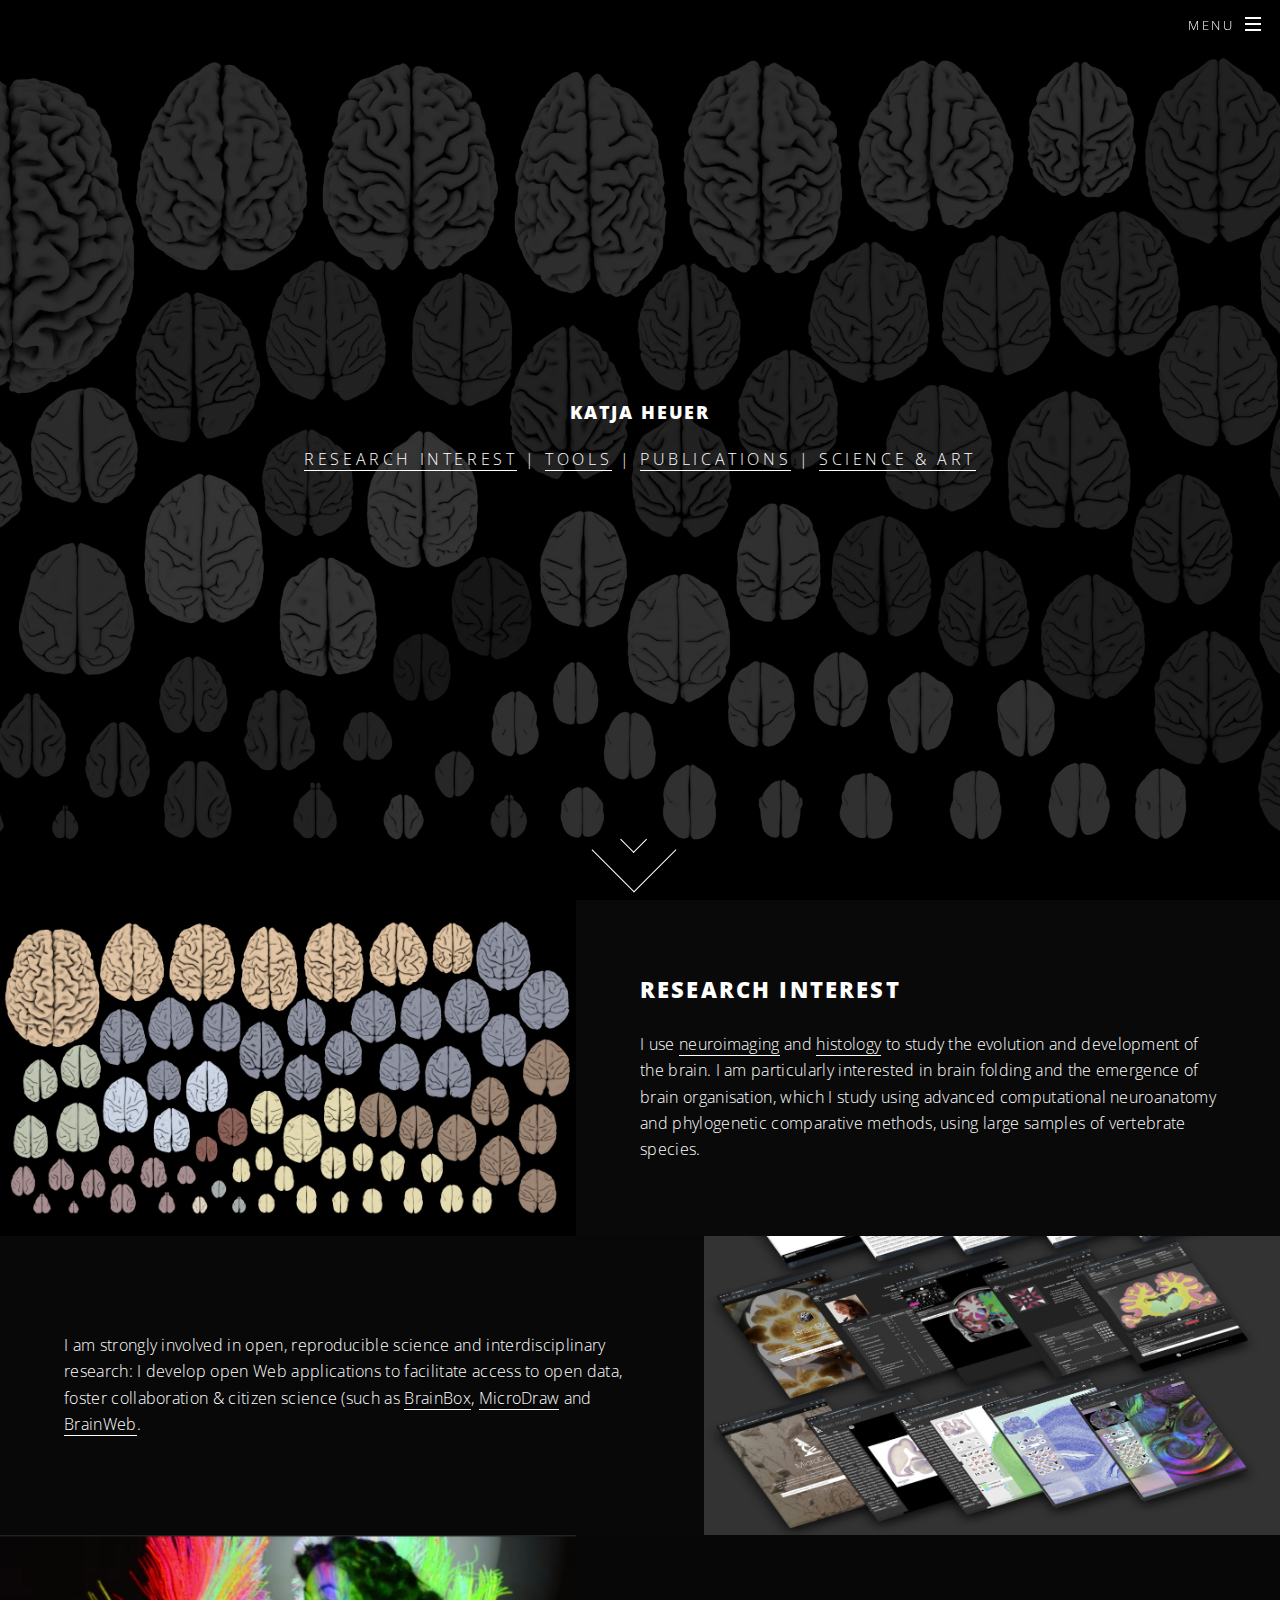
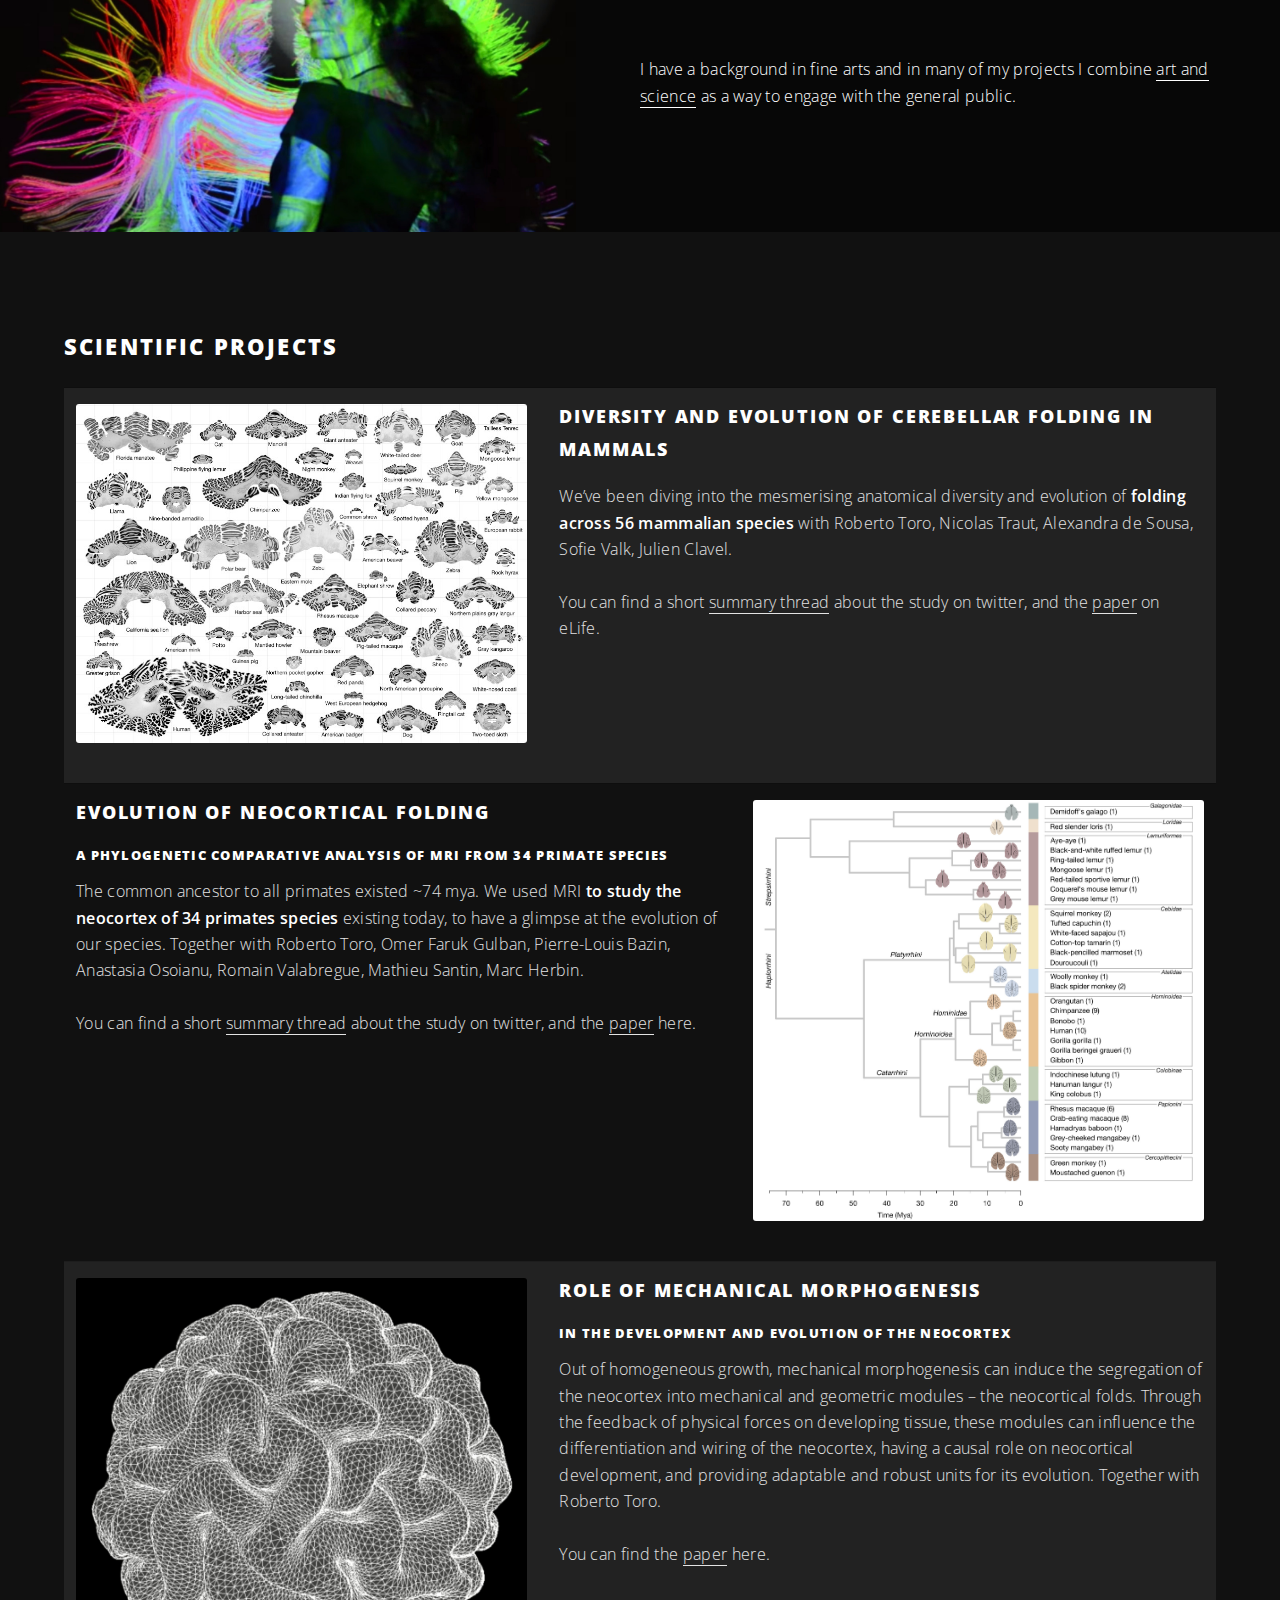
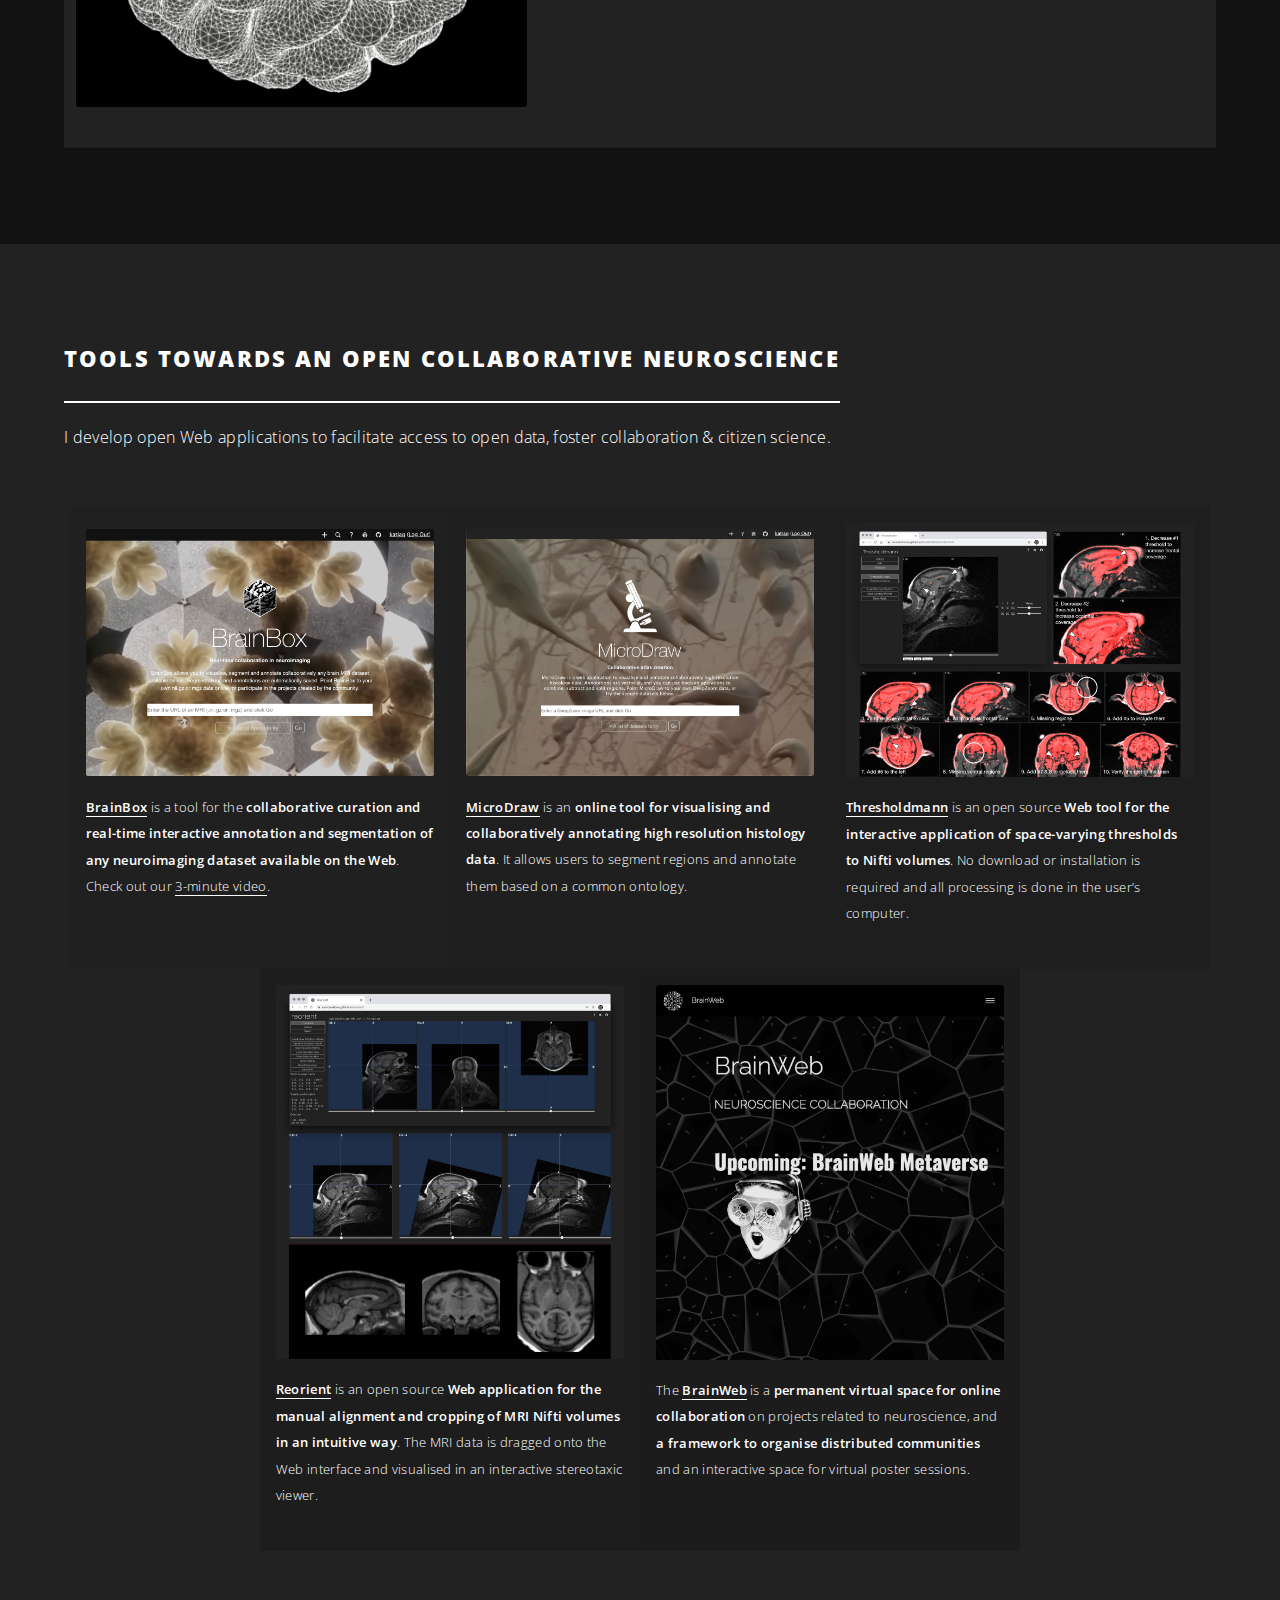
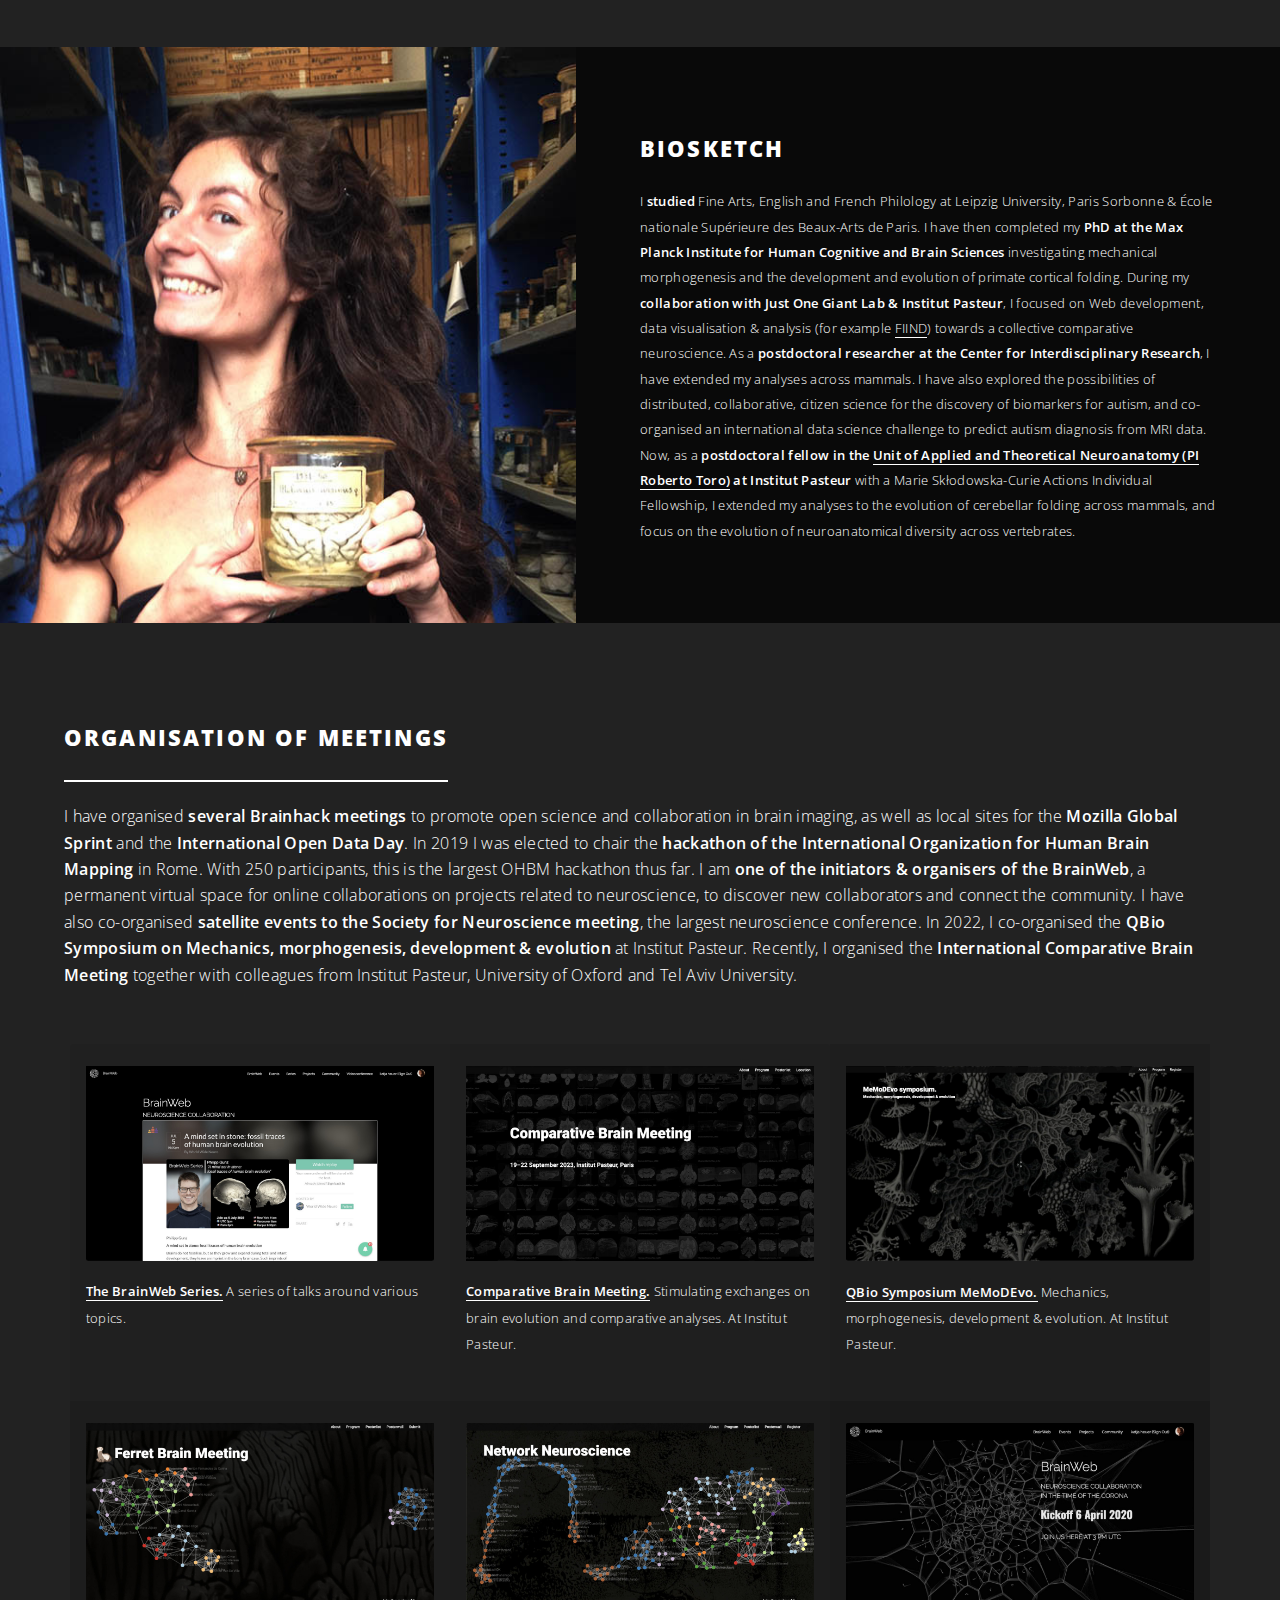
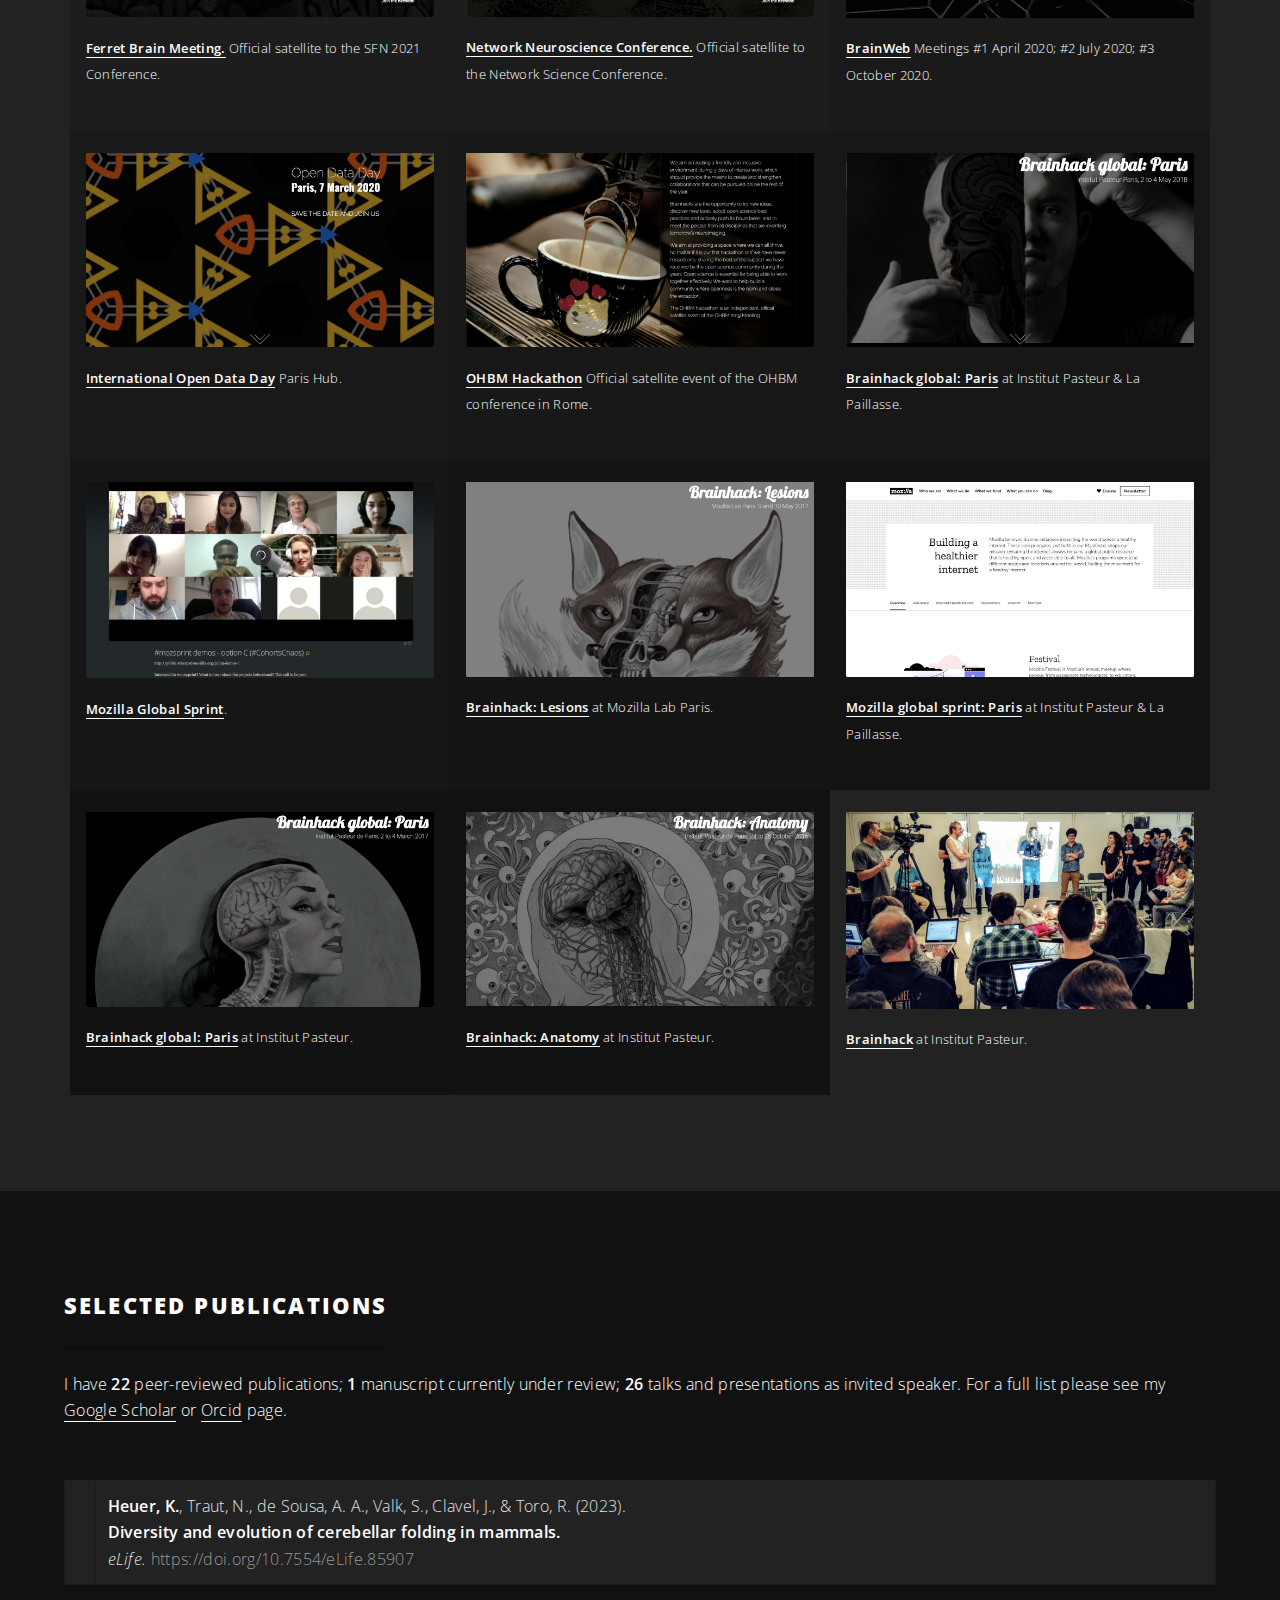
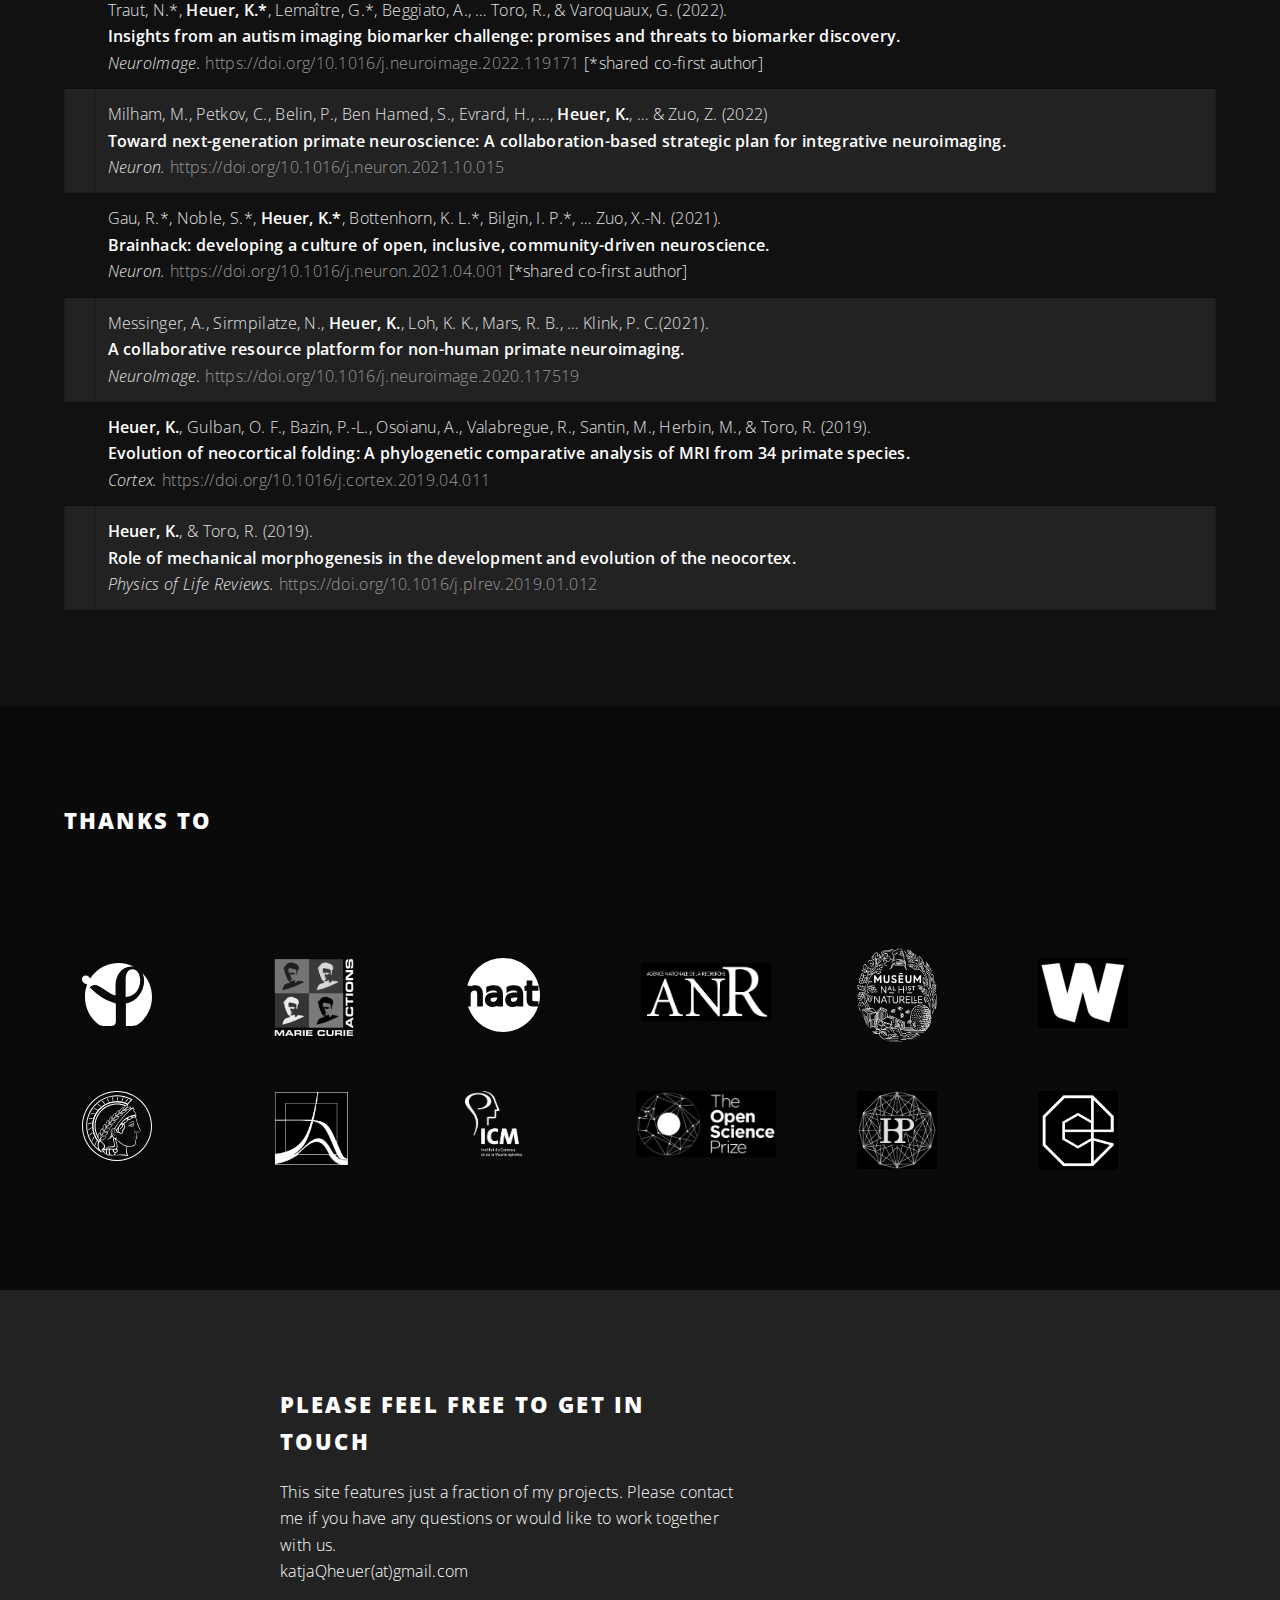
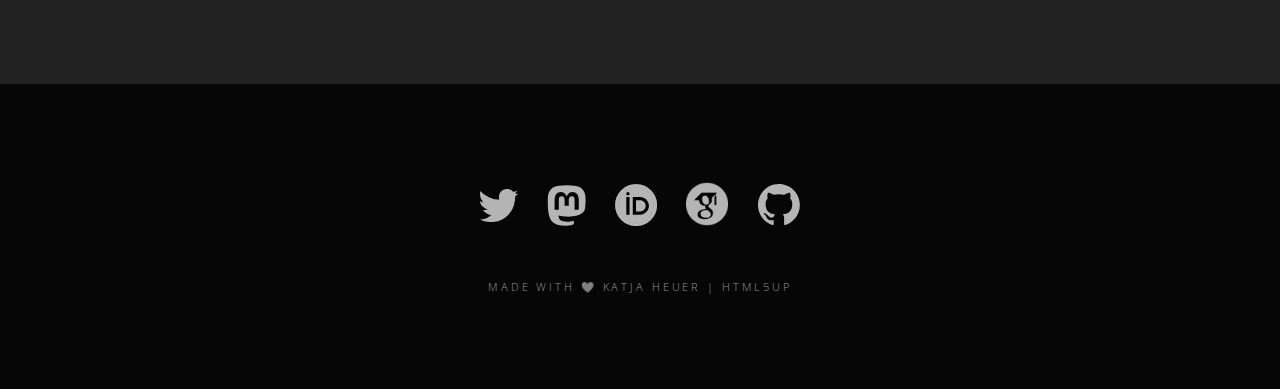
==== index.html @ c6ccfee6 "update publications" ====
<!DOCTYPE HTML>

<html>
	<head>
		<title>Researcher Website Katja Heuer</title>
		<meta charset="utf-8" />
		<meta name="viewport" content="width=device-width, initial-scale=1, user-scalable=no" />
		<link rel="stylesheet" href="assets/css/main.css" />
		<noscript><link rel="stylesheet" href="assets/css/noscript.css" /></noscript>
		<link rel='shortcut icon''image/svg+xml' href='/images/logos/ayeaye.svg' />
	</head>
	<body class="landing is-preload">

		<!-- Page Wrapper -->
			<div id="page-wrapper">

				<!-- Header & menu -->
					<header id="header" class="alt">
						<h1><a href="index.html">Katja Heuer</a></h1>
						<nav id="nav">
							<ul>
								<li class="special">
									<a href="#menu" class="menuToggle"><span>Menu</span></a>
									<div id="menu">
										<ul>
											<li><a href="index.html">Home</a></li>
											<li><a href="index.html#research">Research</a></li>
											<li><a href="index.html#tools">Tools</a></li>
											<li><a href="index.html#biosketch">Biosketch</a></li>
											<li><a href="index.html#publications">Publications</a></li>
											<!-- <li><a href="publications.html">Publications</a></li> -->
											<li><a href="https://www.canva.com/design/DAFfosH3wOY/N4MPMkzY5i5_8-hD5cdjDw/view?utm_content=DAFfosH3wOY&utm_campaign=designshare&utm_medium=link&utm_source=homepage_design_menu" target="_blank">Science & Art</a></li>
											<!-- <li><a href="" target="_blank">Full CV</a></li> -->
										</ul>
									</div>
								</li>
							</ul>
						</nav>
					</header>

				<!-- Banner -->
					<section id="banner">
						<div class="inner">
							<h3>Katja Heuer</h3>
							<p>
								<a href="index.html#research">Research Interest</a> | <a href="index.html#tools">Tools</a> | <a href="index.html#publications">Publications</a> | <a href="https://www.canva.com/design/DAFfosH3wOY/N4MPMkzY5i5_8-hD5cdjDw/view?utm_content=DAFfosH3wOY&utm_campaign=designshare&utm_medium=link&utm_source=homepage_design_menu" target="_blank">Science & Art</a>
							</p>
						</div>
						<!-- Scroll down -->
						<span class="more2 btn-scroll-down scroll"></span>
					</section>


				<!-- Research Interest -->
					<section id="research" class="wrapper alt style1">
						<section class="spotlight">
							<div class="image"><img src="images/brainEvolution.jpg" alt="" /></div>
							<div class="content">
								<h2>Research interest</h2>
								<p>
									I use <a href="https://www.sciencedirect.com/science/article/abs/pii/S0010945219301704" target="_blank">neuroimaging</a> and <a href="https://elifesciences.org/articles/85907" target="_blank">histology</a> to study the evolution and development of the brain. I am particularly interested in brain folding and the emergence of brain organisation, which I study using advanced computational neuroanatomy and phylogenetic comparative methods, using large samples of vertebrate species. 
								</p>
							</div>
						</section>
						<section class="spotlight">
							<div class="image"><img src="images/opensci.jpg" alt="" /></div><div class="content">
								<!-- <h2>Open Science</h2> -->
								<p>I am strongly involved in open, reproducible science and interdisciplinary research: I develop open Web applications to facilitate access to open data, foster collaboration & citizen science (such as <a href="https://brainbox.pasteur.fr" target="_blank">BrainBox</a>, <a href="https://microdraw.pasteur.fr" target="_blank">MicroDraw</a> and <a href="https://brain-web.github.io" target="_blank">BrainWeb</a>.</p>
							</div>
						</section>
						<section class="spotlight">
							<div class="image"><img src="images/k4tj4BrainFibs.jpg" alt="" /></div><div class="content">
								<!-- <h2>Art & Science</h2> -->
								<p>I have a background in fine arts and in many of my projects I combine <a href="https://www.youtube.com/watch?v=6hMNZHsrNHw" target="_blank">art and science</a> as a way to engage with the general public.</p>
							</div>
						</section>
					</section>

					<!-- Scientific projects -->
					<section id="projects" class="wrapper style3 special">
						<div class="inner">
							<header>
								<h2>Scientific projects</h2>
								<!-- <p>maybe short summary here</p> -->
							</header>
	
							<table>
								<tr><td>
									<section style="text-align: left">
										<img class="image left" style="width:40%;" src="images/cerebellumEvolution.jpg" alt="cerebellumEvo" />
										<h3>Diversity and evolution of cerebellar folding in mammals</h3> 
										<p>
											We’ve been diving into the mesmerising anatomical diversity and evolution of <strong>folding across 56 mammalian species</strong> with Roberto Toro, Nicolas Traut, Alexandra de Sousa, Sofie Valk, Julien Clavel. <br /><br />
											You can find a short <a href="https://twitter.com/katjaQheuer/status/1609250022369157120?s=20" target="_blank">summary thread</a> about the study on twitter, and the <a href="https://doi.org/10.7554/elife.85907" target="_blank">paper</a> on eLife.
										</p>
									</section>
								</td></tr>

								<tr><td>
									<section style="text-align: left">
										<!-- <img class="image right" style="width:40%;" src="images/BrainSurfaces_HeuerToro.jpg" alt="34primates" /> -->
										<img class="image right" style="width:40%;" src="images/coricalEvolution.jpg" alt="34primates" />
										<h3>Evolution of neocortical folding</h3> 
										<h5>A phylogenetic comparative analysis of MRI from 34 primate species</h5>
										<p>
											The common ancestor to all primates existed ~74 mya. We used MRI <strong>to study the neocortex of 34 primates species</strong> existing today, to have a glimpse at the evolution of our species. Together with Roberto Toro, Omer Faruk Gulban, Pierre-Louis Bazin, Anastasia Osoianu, Romain Valabregue, Mathieu Santin, Marc Herbin. <br /><br />
											You can find a short <a href="https://twitter.com/katjaQheuer/status/1106159613064478722" target="_blank">summary thread</a> about the study on twitter, and the <a href="https://www.sciencedirect.com/science/article/abs/pii/S0010945219301704?via%3Dihub" target="_blank">paper</a> here.
										</p>
									</section>
								</td></tr>

								<tr><td>
									<section style="text-align: left">
										<img class="image left" style="width:40%;" src="images/mechanicalMorphogenesis.jpg" alt="mechanialMorphogenesis" />
										<h3>Role of mechanical morphogenesis</h3>
										<h5>in the development and evolution of the neocortex</h5> 
										<p>
											Out of homogeneous growth, mechanical morphogenesis can induce the segregation of the neocortex into mechanical and geometric modules – the neocortical folds. Through the feedback of physical forces on developing tissue, these modules can influence the differentiation and wiring of the neocortex, having a causal role on neocortical development, and providing adaptable and robust units for its evolution. Together with Roberto Toro. <br /><br />
											You can find the <a href="https://www.sciencedirect.com/science/article/abs/pii/S157106451930020X?via%3Dihub" target="_blank">paper</a> here.
										</p>
									</section>
								</td></tr>

							</table>
	
						</div>
					</section>

				<!-- Tools -->
					<section id="tools" class="wrapper style2 special">
						<div class="inner">
							<header class="major">
								<h2>Tools towards an open collaborative neuroscience</h2>
								<p>I develop open Web applications to facilitate access to open data, foster collaboration & citizen science.</p>
							</header>
							<ul class="features">
								<li class="icon ">
									<!-- BrainBox -->
									<a href="https://brainbox.pasteur.fr" target="_blank" style="border:none;"><img class="image center" style="width:100%;padding-bottom:10px;padding-top:6px;" src="images/BrainBox.jpg" alt="brainbox" /></a>
									<p style="font-size:smaller;">
										<strong><a href="https://brainbox.pasteur.fr" target="_blank">BrainBox</a></strong> is a tool for the <strong>collaborative curation and real-time interactive annotation and segmentation of any neuroimaging dataset available on the Web</strong>. 
										<!-- BrainBox</a> is a tool for the <strong>collaborative curation and analysis of any neuroimaging dataset available on the Web</strong>. It enables researchers to add a layer of real-time interactive annotation and segmentation to the data shared online – directly in the Web browser without having to install any software. This human curation, manual annotation and editing step is time-consuming but very important: on its correctness depends that the results of any analysis downstream will be sound and accurate. -->
										<br />
										Check out our <a href="https://www.youtube.com/watch?v=kwsLoVKnw24" target="_blank">3-minute video</a>.
									</p>
								</li>
								<!-- MicoDraw -->
								<li class="icon ">
									<a href="https://microdraw.pasteur.fr" target="_blank" style="border:none;"><img class="image center" style="width:100%;padding-bottom:10px;padding-top:6px;" src="images/MicroDraw.jpg" alt="cerebellumEvo" /></a>
									<p style="font-size:smaller;">
										<strong><a href="https://microdraw.pasteur.fr" target="_blank">MicroDraw</a></strong> is an <strong>online tool for visualising and collaboratively annotating high resolution histology data</strong>. It allows users to segment regions and annotate them based on a common ontology. 
										<!-- Boolean operations of these vectorial annotations allow combining, subtracting and splitting regions. Such annotations can be used to demarcate areas/nodes for building a connectome while at the same time offering the possibility to extract microstructural information (cortical type, neuronal density) for these areas/nodes, giving the opportunity to bridge the micro- and macroscale architecture. -->
									</p>
								</li>
								<!-- Thresholdmann -->
								<li class="icon ">
									<a href="https://neuroanatomy.github.io/thresholdmann" target="_blank" style="border:none;"><img class="image center" style="width:100%;padding-bottom:10px;" src="images/Thresholdmann.jpg" alt="thresholdmann" /></a>
									<p style="font-size:smaller;">
										<strong><a href="https://neuroanatomy.github.io/thresholdmann" target="_blank">Thresholdmann</a></strong> is an open source <strong>Web tool for the interactive application of space-varying thresholds to Nifti volumes</strong>. No download or installation is required and all processing is done in the user’s computer. 
										<!-- Nifti volumes are dragged onto the Web app and become available for visual exploration in a stereotaxic viewer. A space-varying threshold is then created by setting control points, each with their own local threshold. The viewer is initialised with one control point at the centre of the volume. The addition of further control points produces a space-varying threshold obtained through radial basis function interpolation. Each local threshold can be adjusted in real time using sliders. Finally, the thresholded mask, the space-varying threshold and the list of control points can be saved for later use in scripted workflows. -->

									</p>
								</li>
								<!-- Reorient -->
								<li class="icon ">
									<a href="https://neuroanatomy.github.io/reorient" target="_blank" style="border:none;"><img class="image center" style="width:100%;padding-bottom:10px;" src="images/Reorient.jpg" alt="reorient" /></a>
									<p style="font-size:smaller;">
										<strong><a href="https://neuroanatomy.github.io/reorient" target="_blank">Reorient</a></strong> is an open source <strong>Web application for the manual alignment and cropping of MRI Nifti volumes in an intuitive way</strong>. The MRI data is dragged onto the Web interface and visualised in an interactive stereotaxic viewer. 
										<!-- Users can then translate and rotate the brain by simply dragging inside the 3 view planes, and an adjustable selection box allows to define the crop of the image. Users can save the resulting affine matrix, selection box as well as the reoriented and cropped volume. The affine matrix and selection box can be used later within a scripted workflow, able to reproduce the reoriented volume from the original data. Existing rotation matrices can be loaded or appended. -->

									</p>
								</li>
								<!-- BrainWeb -->
								<li class="icon ">
									<a href="https://brain-web.github.io" target="_blank" style="border:none;"><img class="image center" style="width:100%;padding-bottom:10px;" src="images/BrainWeb.jpg" alt="brainweb" /></a>
									<p style="font-size:smaller;">
										<!-- Recently, much of our daily research activity as well as many conferences moved to a virtual format. This has brought new challenges for ways of working together, finding researchers and projects for collaborations, visiting posters, and interacting with the team who works on the project presented.
										We created <strong>the BrainWeb as a permanent  -->
										The <strong><a href="https://brain-web.github.io" target="_blank">BrainWeb</a></strong> is a <strong>permanent virtual space for online collaboration</strong> on projects related to neuroscience, and <strong>a framework to organise distributed communities</strong> and an interactive space for virtual poster sessions.
									</p>
								</li>
							</ul>
						</div>
					</section>


					<!-- Biosketch -->
					<section id="biosketch" class="wrapper alt style1">
						<section class="spotlight">
							<div class="image"><img src="images/katja_brain_square.jpg" alt="" /></div><div class="content">
								<h2>Biosketch</h2>
								<p style="font-size:smaller;line-height: 190%;">I <b>studied</b> Fine Arts, English and French Philology at Leipzig University, Paris Sorbonne & École nationale Supérieure des Beaux-Arts de Paris. I have then completed my <b>PhD at the Max Planck Institute for Human Cognitive and Brain Sciences</b> investigating mechanical morphogenesis and the development and evolution of primate cortical folding. During my <b>collaboration with Just One Giant Lab & Institut Pasteur</b>, I focused on Web development, data visualisation & analysis (for example <a href="https://neuroanatomy.github.io/fiind">FIIND</a>) towards a collective comparative neuroscience. As a <b>postdoctoral researcher at the Center for Interdisciplinary Research</b>, I have extended my analyses across mammals. I have also explored the possibilities of distributed, collaborative, citizen science for the discovery of biomarkers for autism, and co-organised an international data science challenge to predict autism diagnosis from MRI data. Now, as a <b>postdoctoral fellow in the <a href="http://neuroanatomy.github.io" >Unit of Applied and Theoretical Neuroanatomy (PI Roberto Toro)</a> at Institut Pasteur</b> with a Marie Skłodowska-Curie Actions Individual Fellowship, I extended my analyses to the evolution of cerebellar folding across mammals, and focus on the evolution of neuroanatomical diversity across vertebrates.</p>
							</div>
						</section>
					</section>

					<!-- Organisation of meetings -->
					<section id="organisation" class="wrapper style2 special">
						<div class="inner">
							<header class="major">
								<h2>Organisation of meetings</h2>
								<p>I have organised <b>several Brainhack meetings</b> to promote open science and collaboration in brain imaging, as well as local sites for the <b>Mozilla Global Sprint</b> and the <b>International Open Data Day</b>. In 2019 I was elected to chair the <b>hackathon of the International Organization for Human Brain Mapping</b> in Rome. With 250 participants, this is the largest OHBM hackathon thus far. I am <b>one of the initiators & organisers of the BrainWeb</b>, a permanent virtual space for online collaborations on projects related to neuroscience, to discover new collaborators and connect the community. I have also co-organised <b>satellite events to the Society for Neuroscience meeting</b>, the largest neuroscience conference. In 2022, I co-organised the <b>QBio Symposium on Mechanics, morphogenesis, development & evolution</b> at Institut Pasteur. Recently, I organised the <b>International Comparative Brain Meeting</b> together with colleagues from Institut Pasteur, University of Oxford and Tel Aviv University.</p>
							</header>
							<ul class="features">

								<li class="icon ">
									<a href="https://brain-web.github.io/series" target="_blank" style="border:none;"><img class="image center" style="width:100%;padding-bottom:10px;padding-top:6px;" src="images/BrainWebSeries.jpg" alt="brainwebmeetings" /></a>
									<p style="font-size:smaller;">
										<strong><a href="https://brain-web.github.io/series" target="_blank">The BrainWeb Series.</a></strong> A series of talks around various topics. 
									</p>
								</li>

								<li class="icon ">
									<a href="https://braintrees.github.io/ComparativeBrainMeeting" target="_blank" style="border:none;"><img class="image center" style="width:100%;padding-bottom:10px;padding-top:6px;" src="images/ComparativeBrainMeeting.jpg" alt="brainwebmeetings" /></a>
									<p style="font-size:smaller;">
										<strong><a href="https://braintrees.github.io/ComparativeBrainMeeting" target="_blank">Comparative Brain Meeting.</a></strong> Stimulating exchanges on brain evolution and comparative analyses. At Institut Pasteur. 
									</p>
								</li>
								
								<li class="icon ">
									<a href="https://neuroanatomy.github.io/MeMoDEvo" target="_blank" style="border:none;"><img class="image center" style="width:100%;padding-bottom:10px;padding-top:6px;" src="images/MeMoDevo.jpg" alt="brainwebmeetings" /></a>
									<p style="font-size:smaller;">
										<strong><a href="https://neuroanatomy.github.io/MeMoDEvo" target="_blank">QBio Symposium MeMoDEvo.</a></strong> Mechanics, morphogenesis, development & evolution. At Institut Pasteur. 
									</p>
								</li>
								
								<li class="icon ">
									<a href="https://neuroferret.github.io/2021" target="_blank" style="border:none;"><img class="image center" style="width:100%;padding-bottom:10px;padding-top:6px;" src="images/FerretBrainMeeting.jpg" alt="brainwebmeetings" /></a>
									<p style="font-size:smaller;">
										<strong><a href="https://neuroferret.github.io/2021" target="_blank">Ferret Brain Meeting.</a></strong> Official satellite to the SFN 2021 Conference. 
									</p>
								</li>

								<li class="icon ">
									<a href="https://netneurosci.github.io/networks2021satellite" target="_blank" style="border:none;"><img class="image center" style="width:100%;padding-bottom:10px;padding-top:6px;" src="images/NetworkNeuroscience.jpg" alt="brainwebmeetings" /></a>
									<p style="font-size:smaller;">
										<strong><a href="https://netneurosci.github.io/networks2021satellite" target="_blank">Network Neuroscience Conference.</a></strong> Official satellite to the Network Science Conference.
									</p>
								</li>

								<li class="icon ">
									<a href="https://brain-web.github.io" target="_blank" style="border:none;"><img class="image center" style="width:100%;padding-bottom:10px;padding-top:6px;" src="images/brainweb_landing.jpg" alt="brainwebmeetings" /></a>
									<p style="font-size:smaller;">
										<strong><a href="https://brain-web.github.io" target="_blank">BrainWeb</a></strong> Meetings #1 April 2020; #2 July 2020; #3 October 2020.
									</p>
								</li>

								<li class="icon ">
									<a href="https://katjaq.github.io/open-data-day" target="_blank" style="border:none;"><img class="image center" style="width:100%;padding-bottom:10px;padding-top:6px;" src="images/OpenDataDay.jpg" alt="brainhackglobal" /></a>
									<p style="font-size:smaller;">
										<strong><a href="https://katjaq.github.io/open-data-day" target="_blank">International Open Data Day</a></strong>  Paris Hub.
									</p>
								</li>

								<li class="icon ">
									<a href="https://ohbm.github.io/hackathon2019" target="_blank" style="border:none;"><img class="image center" style="width:100%;padding-bottom:10px;padding-top:6px;" src="images/OHBMHackathonRome.jpg" alt="brainhackglobal" /></a>
									<p style="font-size:smaller;">
										<strong><a href="https://ohbm.github.io/hackathon2019" target="_blank">OHBM Hackathon</a></strong> Official satellite event of the OHBM conference in Rome.
									</p>
								</li>

								<li class="icon ">
									<a href="https://brainhack-paris.github.io/global2018" target="_blank" style="border:none;"><img class="image center" style="width:100%;padding-bottom:10px;padding-top:6px;" src="images/brainhackglobalparis2018.jpg" alt="brainhackglobal" /></a>
									<p style="font-size:smaller;">
										<strong><a href="https://brainhack-paris.github.io/global2018" target="_blank">Brainhack global: Paris</a></strong> at Institut Pasteur & La Paillasse.
									</p>
								</li>

								<li class="icon ">
									<a href="http://tiny.cc/moz-global" target="_blank" style="border:none;"><img class="image center" style="width:100%;padding-bottom:10px;padding-top:6px;" src="images/mozSprint2018.jpg" alt="mozillasprint" /></a>
									<p style="font-size:smaller;">
										<strong><a href="http://tiny.cc/moz-global" target="_blank">Mozilla Global Sprint</a></strong>.
									</p>
								</li>

								<li class="icon ">
									<a href="http://neuroanatomy.github.io/events/brainhack-lesions" target="_blank" style="border:none;"><img class="image center" style="width:100%;padding-bottom:10px;padding-top:6px;" src="images/BrainhackMozillaLab.jpg" alt="brainhackmozillalab" /></a>
									<p style="font-size:smaller;">
										<strong><a href="http://neuroanatomy.github.io/events/brainhack-lesions" target="_blank">Brainhack: Lesions</a></strong> at Mozilla Lab Paris.
									</p>
								</li>

								<li class="icon ">
									<a href="https://foundation.mozilla.org/en/initiatives" target="_blank" style="border:none;"><img class="image center" style="width:100%;padding-bottom:10px;padding-top:6px;" src="images/MozillaGlobalSprint.jpg" alt="mozglobal" /></a>
									<p style="font-size:smaller;">
										<strong><a href="https://foundation.mozilla.org/en/initiatives" target="_blank">Mozilla global sprint: Paris</a></strong> at Institut Pasteur & La Paillasse.
									</p>
								</li>

								<li class="icon ">
									<a href="http://neuroanatomy.github.io/events/brainhack-global" target="_blank" style="border:none;"><img class="image center" style="width:100%;padding-bottom:10px;padding-top:6px;" src="images/BrainhackGlobal.jpg" alt="brainhackglobal" /></a>
									<p style="font-size:smaller;">
										<strong><a href="http://neuroanatomy.github.io/events/brainhack-global" target="_blank">Brainhack global: Paris</a></strong> at Institut Pasteur.
									</p>
								</li>

								<li class="icon ">
									<a href="http://neuroanatomy.github.io/events/brainhack" target="_blank" style="border:none;"><img class="image center" style="width:100%;padding-bottom:10px;padding-top:6px;" src="images/BrainhackAnatomy.jpg" alt="brainhackanatomy" /></a>
									<p style="font-size:smaller;">
										<strong><a href="http://neuroanatomy.github.io/events/brainhack" target="_blank">Brainhack: Anatomy</a></strong> at Institut Pasteur.
									</p>
								</li>

								<li class="icon ">
									<a href="http://neuroanatomy.github.io" target="_blank" style="border:none;"><img class="image center" style="width:100%;padding-bottom:10px;padding-top:6px;" src="images/brainhackIP.jpg" alt="brainhacklesions" /></a>
									<p style="font-size:smaller;">
										<strong><a href="http://neuroanatomy.github.io" target="_blank">Brainhack</a></strong> at Institut Pasteur.
									</p>
								</li>
							</ul>
						</div>
					</section>

					
					<!-- Funding -->

					<!-- Awards -->

					<!-- Publications -->
					<section id="publications" class="wrapper style3 special">
						<div class="inner">
							<header class="major">
								<h2>Selected publications</h2>
								<p>I have <b>22</b> peer-reviewed publications; <b>1</b> manuscript currently under review; <b>26</b> talks and presentations as invited speaker. For a full list please see my <a href="https://scholar.google.com/citations?user=x_XObvoAAAAJ&hl=en" target="_blank">Google Scholar</a> or <a href="https://orcid.org/0000-0002-7237-0196" target="_blank">Orcid</a> page</a>.</p>
							</header>
							<section id="publicationstable" class="main">

								<!-- <h3></h3> -->
								<div class="table-wrapper" style="text-align: left;">
									<table class="alt">
										<!-- <thead>
											<tr>
												<th></th>
												<th></th>
												<th></th>
											</tr>
										</thead> -->
										<tbody>
											<!-- <tr>
												<td></td>
												<td><b>Heuer, K.</b>, Traut, N., de Sousa, A. A., Valk, S., & Toro, R. (2022). <br />
													<b>Diversity and evolution of cerebellar folding in mammals.</b><br />
													<i>bioRxiv.</i> <a href="https://doi.org/10.1101/2022.12.30.522292" target="_blank" style="border:none;color:#999999;cursor:pointer;">https://doi.org/10.1101/2022.12.30.522292</a> (under review at eLife) </td>
											</tr> -->
											<tr>
												<td></td>
												<td><b>Heuer, K.</b>, Traut, N., de Sousa, A. A., Valk, S., Clavel, J., & Toro, R. (2023). <br />
													<b>Diversity and evolution of cerebellar folding in mammals.</b><br />
													<i>eLife.</i> <a href="https://doi.org/10.7554/eLife.85907" target="_blank" style="border:none;color:#999999;cursor:pointer;">https://doi.org/10.7554/eLife.85907</a></td>
											</tr>
											<tr>
												<td></td>
												<td>Traut, N.*, <b>Heuer, K.*</b>, Lemaître, G.*, Beggiato, A., … Toro, R., & Varoquaux, G. (2022). <br />
													<b>Insights from an autism imaging biomarker challenge: promises and threats to biomarker discovery.</b><br />
													<i>NeuroImage.</i> <a href="https://doi.org/10.1016/j.neuroimage.2022.119171" target="_blank" style="border:none;color:#999999;cursor:pointer;">https://doi.org/10.1016/j.neuroimage.2022.119171</a> [*shared co-first author] </td>
											</tr> 
											<tr>
												<td></td>
												<td>Milham, M., Petkov, C., Belin, P., Ben Hamed, S., Evrard, H., …, <b>Heuer, K.</b>, … &  Zuo, Z. (2022) <br />
													<b>Toward next-generation primate neuroscience: A collaboration-based strategic plan for integrative neuroimaging.</b><br />
													<i>Neuron.</i> <a href="https://doi.org/10.1016/j.neuron.2021.10.015" target="_blank" style="border:none;color:#999999;cursor:pointer;">https://doi.org/10.1016/j.neuron.2021.10.015</a></td>
											</tr>  
											<tr>
												<td></td>
												<td>Gau, R.*, Noble, S.*, <b>Heuer, K.*</b>, Bottenhorn, K. L.*, Bilgin, I. P.*, … Zuo, X.-N. (2021).<br />
													<b>Brainhack: developing a culture of open, inclusive, community-driven neuroscience.</b><br />
													<i>Neuron.</i> <a href="https://doi.org/10.1016/j.neuron.2021.04.001" target="_blank" style="border:none;color:#999999;cursor:pointer;">https://doi.org/10.1016/j.neuron.2021.04.001</a> [*shared co-first author] </td>
											</tr>
											<tr>
												<td></td>
												<td>Messinger, A., Sirmpilatze, N., <b>Heuer, K.</b>, Loh, K. K., Mars, R. B., … Klink, P. C.(2021).<br />
													<b>A collaborative resource platform for non-human primate neuroimaging.</b><br />
													<i>NeuroImage.</i> <a href="https://doi.org/10.1016/j.neuroimage.2020.117519" target="_blank" style="border:none;color:#999999;cursor:pointer;">https://doi.org/10.1016/j.neuroimage.2020.117519</a></td>
											</tr>
											<tr>
												<td></td>
												<td><b>Heuer, K.</b>, Gulban, O. F., Bazin, P.-L., Osoianu, A., Valabregue, R., Santin, M., Herbin, M., & Toro, R. (2019).<br />
													<b>Evolution of neocortical folding: A phylogenetic comparative analysis of MRI from 34 primate species.</b><br />
													<i>Cortex.</i> <a href="https://doi.org/10.1016/j.cortex.2019.04.011" target="_blank" style="border:none;color:#999999;cursor:pointer;">https://doi.org/10.1016/j.cortex.2019.04.011</a> </td>
											</tr>
											<tr>
												<td></td>
												<td><b>Heuer, K.</b>, & Toro, R. (2019).<br />
													<b>Role of mechanical morphogenesis in the development and evolution of the neocortex.</b><br />
													<i>Physics of Life Reviews.</i> <a href="https://doi.org/10.1016/j.plrev.2019.01.012" target="_blank" style="border:none;color:#999999;cursor:pointer;">https://doi.org/10.1016/j.plrev.2019.01.012</a> </td>
											</tr>
										</tbody>
									</table>
								</div>

							</section>
						</div>
					</section>


					<!-- Thanks to funding -->
					<section id="funding" class="wrapper style1 special">
						<div class="inner">
							<header class="major">
								<h2>Thanks to</h2>
							</header>
							<ul class="featureslogos">

								<li class="icon ">
									<a href="https://www.pasteur.fr/en" target="_blank" style="border:none;"><img class="image center" style="width:70px; position:relative;top:5px;" src="images/logos/pasteur_white-on-transp.svg" alt="pasteur" /></a>
								</li>
								<li class="icon ">
									<a href="https://marie-sklodowska-curie-actions.ec.europa.eu/actions/postdoctoral-fellowships" target="_blank" style="border:none;"><img class="image center" style="width:80px;position:relative;" src="images/logos/marie-curie_greyscale_smooth_inv_curv.png" alt="MSCA" /></a>
								</li>
								<li class="icon ">
									<a href="http://neuroanatomy.github.io" target="_blank" style="border:none;"><img class="image center" style="width:75px;" src="images/logos/naat-bw.svg" alt="NAAT" /></a>
								</li>
								<li class="icon ">
									<a href="https://anr.fr/en" target="_blank" style="border:none;"><img class="image center" style="width:130px;position:relative;left:-15px;top:5px;" src="images/logos/ANR.png" alt="ANR" /></a>
								</li>
								<li class="icon ">
									<a href="https://www.mnhn.fr/en" target="_blank" style="border:none;"><img class="image center" style="width:80px;position:relative;top:-10px;left:10px;" src="images/logos/MNHN.png" alt="MNHN" /></a>
								</li>
								<li class="icon ">
									<a href="https://wellcome.org" target="_blank" style="border:none;"><img class="image center" style="width:90px;" src="images/logos/WellcomeTrust.png" alt="wellcome" /></a>
								</li>
								<li class="icon ">
									<a href="https://www.cbs.mpg.de/en" target="_blank" style="border:none;"><img class="image center" style="width:70px;" src="images/logos/MPI_cbs_white-on-transp.svg" alt="MPIcbs" /></a>
								</li>
								<li class="icon ">
									<a href="https://www.demogr.mpg.de/en" target="_blank" style="border:none;"><img class="image center" style="width:75px;" src="images/logos/MPIdemogr.png" alt="MPIdemogr" /></a>
								</li>
								<li class="icon ">
									<a href="https://institutducerveau-icm.org/en" target="_blank" style="border:none;"><img class="image center" style="width:65px;" src="images/logos/ICM_logo_white.png" alt="ICM" /></a>
								</li>
								<li class="icon ">
									<a href="https://www.science.org/content/article/six-finalists-compete-open-science-prize" target="_blank" style="border:none;"><img class="image center" style="width:140px;position:relative;left:-20px;" src="images/logos/OpenScencePrize.jpg" alt="osp" /></a>
								</li>
								<li class="icon ">
									<a href="https://www.humanbrainproject.eu/en" target="_blank" style="border:none;"><img class="image center" style="width:80px;position:relative;left:10px;" src="images/logos/HBP.jpg" alt="hbp" /></a>
								</li>
								<li class="icon ">
									<a href="https://dim-elicit.fr/en" target="_blank" style="border:none;"><img class="image center" style="width:80px;" src="images/logos/DimElicit.png" alt="dim" /></a>
								</li>
							</ul>
						</div>
					</section>


				<!-- Contact me -->
					<section id="cta" class="wrapper style4">
						<div class="inner">
							<header>
								<h2>Please feel free to get in touch</h2>
								<p>
									This site features just a fraction of my projects. Please contact me if you have any questions or would like to work together with us.<br />
									katjaQheuer(at)gmail.com
								</p>
							</header>
						</div>
					</section>

				<!-- Footer -->
					<footer id="footer">
						<ul class="icons">
							<li><a href="https://twitter.com/katjaQheuer" target="_blank" class="icon"><img src="images/logos/twitter_white.png" style="width:38px;position:relative;top:-4px;" /><span class="label">Twitter</span></a></li>
							<li><a href="https://mstdn.social/@k4tj4" target="_blank" class="icon"><img src="images/logos/mastodon-simple-svgrepo-com.svg" style="width:46px;position:relative;" /><span class="label">Mastodon</span></a></li>
							<li><a href="https://orcid.org/0000-0002-7237-0196" target="_blank" class="icon"><img src="images/logos/orcid.svg" style="width:42px;" /><span class="label">ORCiD</span></a></li>
							<li><a href="https://scholar.google.com/citations?user=x_XObvoAAAAJ&hl=en" target="_blank" class="icon"><img src="images/logos/google-scholar.png" style="width:50px;" /><span class="label">Google scholar</span></a></li>
							<li><a href="https://github.com/katjaq" target="_blank" class="icon"><img src="images/logos/github-mark-white.svg" style="width:42px;position:relative;top:-1px;" /><span class="label">GitHub</span></a></li>
							<!-- <li><a href="https://scholar.google.com/citations?user=x_XObvoAAAAJ&hl=en" class="icon"><span class="label">Full CV</span></a></li> -->
							<!-- <li><a href="mailto:" class="icon solid fa-envelope"><span class="label">Email</span></a></li> -->
						</ul>
						<ul class="copyright">
							<li style="font-size:smaller;opacity:0.8;">Made with 🤍 Katja Heuer | <a href="https://html5up.net" target="_blank" style="border:none;;">HTML5UP</a></li><br />
						</ul>
					</footer>

			</div>

		<!-- Scripts -->
			<script src="assets/js/jquery.min.js"></script>
			<script src="assets/js/jquery.scrollex.min.js"></script>
			<script src="assets/js/jquery.scrolly.min.js"></script>
			<script src="assets/js/browser.min.js"></script>
			<script src="assets/js/breakpoints.min.js"></script>
			<script src="assets/js/util.js"></script>
			<script src="assets/js/main.js"></script>

	</body>
	<!--
		Spectral by HTML5 UP
		html5up.net | @ajlkn
		Free for personal and commercial use under the CCA 3.0 license (html5up.net/license)
	-->
</html>
---- assets/css/main.css ----
@import url(fontawesome-all.min.css);
@import url("https://fonts.googleapis.com/css?family=Open+Sans:100,300,400,400italic,500,600,600italic,800,800italic");

/*
	Spectral by HTML5 UP
	html5up.net | @ajlkn
	Free for personal and commercial use under the CCA 3.0 license (html5up.net/license)
	Modified by @katjaq, 2023
*/

html, body, div, span, applet, object,
iframe, h1, h2, h3, h4, h5, h6, p, blockquote,
pre, a, abbr, acronym, address, big, cite,
code, del, dfn, em, img, ins, kbd, q, s, samp,
small, strike, strong, sub, sup, tt, var, b,
u, i, center, dl, dt, dd, ol, ul, li, fieldset,
form, label, legend, table, caption, tbody,
tfoot, thead, tr, th, td, article, aside,
canvas, details, embed, figure, figcaption,
footer, header, hgroup, menu, nav, output, ruby,
section, summary, time, mark, audio, video {
	margin: 0;
	padding: 0;
	border: 0;
	font-size: 100%;
	font: inherit;
	vertical-align: baseline;}

article, aside, details, figcaption, figure,
footer, header, hgroup, menu, nav, section {
	display: block;}

body {
	line-height: 1;
}

ol, ul {
	list-style: none;
}

blockquote, q {
	quotes: none;
}

	blockquote:before, blockquote:after, q:before, q:after {
		content: '';
		content: none;
	}

table {
	border-collapse: collapse;
	border-spacing: 0;
}

body {
	-webkit-text-size-adjust: none;
}

mark {
	background-color: transparent;
	color: inherit;
}

input::-moz-focus-inner {
	border: 0;
	padding: 0;
}

input, select, textarea {
	-moz-appearance: none;
	-webkit-appearance: none;
	-ms-appearance: none;
	appearance: none;
}

@-moz-keyframes sc-down-a {
	0% {
		-webkit-transform: translateY(0px) rotate(45deg);
		-moz-transform: translateY(0px) rotate(45deg);
		-o-transform: translateY(0px) rotate(45deg);
		-ms-transform: translateY(0px) rotate(45deg);
		transform: translateY(0px) rotate(45deg);
	}
	100% {
		-webkit-transform: translateY(2px) rotate(45deg);
		-moz-transform: translateY(2px) rotate(45deg);
		-o-transform: translateY(2px) rotate(45deg);
		-ms-transform: translateY(2px) rotate(45deg);
		transform: translateY(2px) rotate(45deg);
	}
}
@-webkit-keyframes sc-down-a {
	0% {
		-webkit-transform: translateY(0px) rotate(45deg);
		-moz-transform: translateY(0px) rotate(45deg);
		-o-transform: translateY(0px) rotate(45deg);
		-ms-transform: translateY(0px) rotate(45deg);
		transform: translateY(0px) rotate(45deg);
	}
	100% {
		-webkit-transform: translateY(2px) rotate(45deg);
		-moz-transform: translateY(2px) rotate(45deg);
		-o-transform: translateY(2px) rotate(45deg);
		-ms-transform: translateY(2px) rotate(45deg);
		transform: translateY(2px) rotate(45deg);
	}
}
@-o-keyframes sc-down-a {
	0% {
		-webkit-transform: translateY(0px) rotate(45deg);
		-moz-transform: translateY(0px) rotate(45deg);
		-o-transform: translateY(0px) rotate(45deg);
		-ms-transform: translateY(0px) rotate(45deg);
		transform: translateY(0px) rotate(45deg);
	}
	100% {
		-webkit-transform: translateY(2px) rotate(45deg);
		-moz-transform: translateY(2px) rotate(45deg);
		-o-transform: translateY(2px) rotate(45deg);
		-ms-transform: translateY(2px) rotate(45deg);
		transform: translateY(2px) rotate(45deg);
	}
}
@keyframes sc-down-a {
	0% {
		-webkit-transform: translateY(0px) rotate(45deg);
		-moz-transform: translateY(0px) rotate(45deg);
		-o-transform: translateY(0px) rotate(45deg);
		-ms-transform: translateY(0px) rotate(45deg);
		transform: translateY(0px) rotate(45deg);
	}
	100% {
		-webkit-transform: translateY(2px) rotate(45deg);
		-moz-transform: translateY(2px) rotate(45deg);
		-o-transform: translateY(2px) rotate(45deg);
		-ms-transform: translateY(2px) rotate(45deg);
		transform: translateY(2px) rotate(45deg);
	}
}
.btn-scroll-down {
	width: 100px;
	height: 50px;
	position: absolute;
	bottom: 5px;
	left: 0;
	right: 0;
	margin: auto;
	z-index: 10;
	-webkit-transition: display 0.5s easy-in-out;
	-moz-transition: display 0.5s easy-in-out;
	-o-transition: display 0.5s easy-in-out;
	-ms-transition: display 0.5s easy-in-out;
	transition: display 0.5s easy-in-out;
}
.btn-scroll-down:before,
.btn-scroll-down:after {
	content: '';
	display: block;
	border-bottom: 1px solid #fff;
	border-right: 1px solid #fff;
	-webkit-transform: rotate(45deg);
	-moz-transform: rotate(45deg);
	-o-transform: rotate(45deg);
	-ms-transform: rotate(45deg);
	transform: rotate(45deg);
	margin: auto;
	position: absolute;
	left: 0;
	right: 0;
}
.btn-scroll-down:before {
	bottom: 20px;
	width: 60px;
	height: 60px;
}
.btn-scroll-down:after {
	width: 30px;
	height: 30px;
	bottom: 35px;
	-webkit-animation: sc-down-a 0.3s infinite alternate;
	-moz-animation: sc-down-a 0.3s infinite alternate;
	-o-animation: sc-down-a 0.3s infinite alternate;
	-ms-animation: sc-down-a 0.3s infinite alternate;
	animation: sc-down-a 0.3s infinite alternate;
}

/* Basic */

	@-ms-viewport {
		width: device-width;
	}

	html {
		box-sizing: border-box;
	}

	*, *:before, *:after {
		box-sizing: inherit;
	}

	body {
		background: #222;
	}

		body.is-preload *, body.is-preload *:before, body.is-preload *:after {
			-moz-animation: none !important;
			-webkit-animation: none !important;
			-ms-animation: none !important;
			animation: none !important;
			-moz-transition: none !important;
			-webkit-transition: none !important;
			-ms-transition: none !important;
			transition: none !important;
		}

	body, input, select, textarea {
		color: #fff;
		font-family: "Open Sans", Helvetica, sans-serif;
		font-size: 15pt;
		/* font-weight: 400; */
		font-weight: 300;
		/* letter-spacing: 0.075em; */
		letter-spacing: 0.02em;
		line-height: 1.65em;
	}

		@media screen and (max-width: 1680px) {

			body, input, select, textarea {
				font-size: 13pt;
			}

		}

		@media screen and (max-width: 1280px) {

			body, input, select, textarea {
				font-size: 12pt;
			}

		}

		@media screen and (max-width: 736px) {

			body, input, select, textarea {
				font-size: 11pt;
				letter-spacing: 0.0375em;
			}

		}

	a {
		-moz-transition: color 0.2s ease, border-bottom-color 0.2s ease;
		-webkit-transition: color 0.2s ease, border-bottom-color 0.2s ease;
		-ms-transition: color 0.2s ease, border-bottom-color 0.2s ease;
		transition: color 0.2s ease, border-bottom-color 0.2s ease;
		border-bottom: solid 1px;
		color: inherit;
		text-decoration: none;
	}

		a:hover {
			border-bottom-color: transparent;
		}

	strong, b {
		color: #fff;
		font-weight: 600;
	}

	sb {
		color: #fff;
		font-weight: 500;
	}

	em, i {
		font-style: italic;
	}

	p {
		margin: 0 0 2em 0;
	}

	h1, h2, h3, h4, h5, h6 {
		color: #fff;
		font-weight: 800;
		/* font-weight: 600; */
		/* letter-spacing: 0.225em; */
		letter-spacing: 0.1em;
		line-height: 1em;
		margin: 0 0 1em 0;
		text-transform: uppercase;
	}

		h1 a, h2 a, h3 a, h4 a, h5 a, h6 a {
			color: inherit;
			text-decoration: none;
		}

	h2 {
		font-size: 1.35em;
		line-height: 1.75em;
	}

		@media screen and (max-width: 736px) {

			h2 {
				font-size: 1.1em;
				line-height: 1.65em;
			}

		}

	h3 {
		font-size: 1.15em;
		line-height: 1.75em;
	}

		@media screen and (max-width: 736px) {

			h3 {
				font-size: 1em;
				line-height: 1.65em;
			}

		}

	h4 {
		font-size: 1em;
		line-height: 1.5em;
	}

	h5 {
		font-size: 0.8em;
		line-height: 1.5em;
	}

	h6 {
		font-size: 0.7em;
		line-height: 1.5em;
	}

	sub {
		font-size: 0.8em;
		position: relative;
		top: 0.5em;
	}

	sup {
		font-size: 0.8em;
		position: relative;
		top: -0.5em;
	}

	hr {
		border: 0;
		border-bottom: solid 2px #fff;
		margin: 3em 0;
	}

		hr.major {
			margin: 4.5em 0;
		}

	blockquote {
		border-left: solid 4px #fff;
		font-style: italic;
		margin: 0 0 2em 0;
		padding: 0.5em 0 0.5em 2em;
	}

	code {
		background: rgba(144, 144, 144, 0.25);
		border-radius: 3px;
		font-family: "Courier New", monospace;
		font-size: 0.9em;
		letter-spacing: 0;
		margin: 0 0.25em;
		padding: 0.25em 0.65em;
	}

	pre {
		-webkit-overflow-scrolling: touch;
		font-family: "Courier New", monospace;
		font-size: 0.9em;
		margin: 0 0 2em 0;
	}

		pre code {
			display: block;
			line-height: 1.75em;
			padding: 1em 1.5em;
			overflow-x: auto;
		}

	.align-left {
		text-align: left;
	}

	.align-center {
		text-align: center;
	}

	.align-right {
		text-align: right;
	}

/* Row */

	.row {
		display: flex;
		flex-wrap: wrap;
		box-sizing: border-box;
		align-items: stretch;
	}

		.row > * {
			box-sizing: border-box;
		}

		.row.gtr-uniform > * > :last-child {
			margin-bottom: 0;
		}

		.row.aln-left {
			justify-content: flex-start;
		}

		.row.aln-center {
			justify-content: center;
		}

		.row.aln-right {
			justify-content: flex-end;
		}

		.row.aln-top {
			align-items: flex-start;
		}

		.row.aln-middle {
			align-items: center;
		}

		.row.aln-bottom {
			align-items: flex-end;
		}

		.row > .imp {
			order: -1;
		}

		.row > .col-1 {
			width: 8.33333%;
		}

		.row > .off-1 {
			margin-left: 8.33333%;
		}

		.row > .col-2 {
			width: 16.66667%;
		}

		.row > .off-2 {
			margin-left: 16.66667%;
		}

		.row > .col-3 {
			width: 25%;
		}

		.row > .off-3 {
			margin-left: 25%;
		}

		.row > .col-4 {
			width: 33.33333%;
		}

		.row > .off-4 {
			margin-left: 33.33333%;
		}

		.row > .col-5 {
			width: 41.66667%;
		}

		.row > .off-5 {
			margin-left: 41.66667%;
		}

		.row > .col-6 {
			width: 50%;
		}

		.row > .off-6 {
			margin-left: 50%;
		}

		.row > .col-7 {
			width: 58.33333%;
		}

		.row > .off-7 {
			margin-left: 58.33333%;
		}

		.row > .col-8 {
			width: 66.66667%;
		}

		.row > .off-8 {
			margin-left: 66.66667%;
		}

		.row > .col-9 {
			width: 75%;
		}

		.row > .off-9 {
			margin-left: 75%;
		}

		.row > .col-10 {
			width: 83.33333%;
		}

		.row > .off-10 {
			margin-left: 83.33333%;
		}

		.row > .col-11 {
			width: 91.66667%;
		}

		.row > .off-11 {
			margin-left: 91.66667%;
		}

		.row > .col-12 {
			width: 100%;
		}

		.row > .off-12 {
			margin-left: 100%;
		}

		.row.gtr-0 {
			margin-top: 0;
			margin-left: 0em;
		}

			.row.gtr-0 > * {
				padding: 0 0 0 0em;
			}

			.row.gtr-0.gtr-uniform {
				margin-top: 0em;
			}

				.row.gtr-0.gtr-uniform > * {
					padding-top: 0em;
				}

		.row.gtr-25 {
			margin-top: 0;
			margin-left: -0.375em;
		}

			.row.gtr-25 > * {
				padding: 0 0 0 0.375em;
			}

			.row.gtr-25.gtr-uniform {
				margin-top: -0.375em;
			}

				.row.gtr-25.gtr-uniform > * {
					padding-top: 0.375em;
				}

		.row.gtr-50 {
			margin-top: 0;
			margin-left: -0.75em;
		}

			.row.gtr-50 > * {
				padding: 0 0 0 0.75em;
			}

			.row.gtr-50.gtr-uniform {
				margin-top: -0.75em;
			}

				.row.gtr-50.gtr-uniform > * {
					padding-top: 0.75em;
				}

		.row {
			margin-top: 0;
			margin-left: -1.5em;
		}

			.row > * {
				padding: 0 0 0 1.5em;
			}

			.row.gtr-uniform {
				margin-top: -1.5em;
			}

				.row.gtr-uniform > * {
					padding-top: 1.5em;
				}

		.row.gtr-150 {
			margin-top: 0;
			margin-left: -2.25em;
		}

			.row.gtr-150 > * {
				padding: 0 0 0 2.25em;
			}

			.row.gtr-150.gtr-uniform {
				margin-top: -2.25em;
			}

				.row.gtr-150.gtr-uniform > * {
					padding-top: 2.25em;
				}

		.row.gtr-200 {
			margin-top: 0;
			margin-left: -3em;
		}

			.row.gtr-200 > * {
				padding: 0 0 0 3em;
			}

			.row.gtr-200.gtr-uniform {
				margin-top: -3em;
			}

				.row.gtr-200.gtr-uniform > * {
					padding-top: 3em;
				}

		@media screen and (max-width: 1680px) {

			.row {
				display: flex;
				flex-wrap: wrap;
				box-sizing: border-box;
				align-items: stretch;
			}

				.row > * {
					box-sizing: border-box;
				}

				.row.gtr-uniform > * > :last-child {
					margin-bottom: 0;
				}

				.row.aln-left {
					justify-content: flex-start;
				}

				.row.aln-center {
					justify-content: center;
				}

				.row.aln-right {
					justify-content: flex-end;
				}

				.row.aln-top {
					align-items: flex-start;
				}

				.row.aln-middle {
					align-items: center;
				}

				.row.aln-bottom {
					align-items: flex-end;
				}

				.row > .imp-xlarge {
					order: -1;
				}

				.row > .col-1-xlarge {
					width: 8.33333%;
				}

				.row > .off-1-xlarge {
					margin-left: 8.33333%;
				}

				.row > .col-2-xlarge {
					width: 16.66667%;
				}

				.row > .off-2-xlarge {
					margin-left: 16.66667%;
				}

				.row > .col-3-xlarge {
					width: 25%;
				}

				.row > .off-3-xlarge {
					margin-left: 25%;
				}

				.row > .col-4-xlarge {
					width: 33.33333%;
				}

				.row > .off-4-xlarge {
					margin-left: 33.33333%;
				}

				.row > .col-5-xlarge {
					width: 41.66667%;
				}

				.row > .off-5-xlarge {
					margin-left: 41.66667%;
				}

				.row > .col-6-xlarge {
					width: 50%;
				}

				.row > .off-6-xlarge {
					margin-left: 50%;
				}

				.row > .col-7-xlarge {
					width: 58.33333%;
				}

				.row > .off-7-xlarge {
					margin-left: 58.33333%;
				}

				.row > .col-8-xlarge {
					width: 66.66667%;
				}

				.row > .off-8-xlarge {
					margin-left: 66.66667%;
				}

				.row > .col-9-xlarge {
					width: 75%;
				}

				.row > .off-9-xlarge {
					margin-left: 75%;
				}

				.row > .col-10-xlarge {
					width: 83.33333%;
				}

				.row > .off-10-xlarge {
					margin-left: 83.33333%;
				}

				.row > .col-11-xlarge {
					width: 91.66667%;
				}

				.row > .off-11-xlarge {
					margin-left: 91.66667%;
				}

				.row > .col-12-xlarge {
					width: 100%;
				}

				.row > .off-12-xlarge {
					margin-left: 100%;
				}

				.row.gtr-0 {
					margin-top: 0;
					margin-left: 0em;
				}

					.row.gtr-0 > * {
						padding: 0 0 0 0em;
					}

					.row.gtr-0.gtr-uniform {
						margin-top: 0em;
					}

						.row.gtr-0.gtr-uniform > * {
							padding-top: 0em;
						}

				.row.gtr-25 {
					margin-top: 0;
					margin-left: -0.375em;
				}

					.row.gtr-25 > * {
						padding: 0 0 0 0.375em;
					}

					.row.gtr-25.gtr-uniform {
						margin-top: -0.375em;
					}

						.row.gtr-25.gtr-uniform > * {
							padding-top: 0.375em;
						}

				.row.gtr-50 {
					margin-top: 0;
					margin-left: -0.75em;
				}

					.row.gtr-50 > * {
						padding: 0 0 0 0.75em;
					}

					.row.gtr-50.gtr-uniform {
						margin-top: -0.75em;
					}

						.row.gtr-50.gtr-uniform > * {
							padding-top: 0.75em;
						}

				.row {
					margin-top: 0;
					margin-left: -1.5em;
				}

					.row > * {
						padding: 0 0 0 1.5em;
					}

					.row.gtr-uniform {
						margin-top: -1.5em;
					}

						.row.gtr-uniform > * {
							padding-top: 1.5em;
						}

				.row.gtr-150 {
					margin-top: 0;
					margin-left: -2.25em;
				}

					.row.gtr-150 > * {
						padding: 0 0 0 2.25em;
					}

					.row.gtr-150.gtr-uniform {
						margin-top: -2.25em;
					}

						.row.gtr-150.gtr-uniform > * {
							padding-top: 2.25em;
						}

				.row.gtr-200 {
					margin-top: 0;
					margin-left: -3em;
				}

					.row.gtr-200 > * {
						padding: 0 0 0 3em;
					}

					.row.gtr-200.gtr-uniform {
						margin-top: -3em;
					}

						.row.gtr-200.gtr-uniform > * {
							padding-top: 3em;
						}

		}

		@media screen and (max-width: 1280px) {

			.row {
				display: flex;
				flex-wrap: wrap;
				box-sizing: border-box;
				align-items: stretch;
			}

				.row > * {
					box-sizing: border-box;
				}

				.row.gtr-uniform > * > :last-child {
					margin-bottom: 0;
				}

				.row.aln-left {
					justify-content: flex-start;
				}

				.row.aln-center {
					justify-content: center;
				}

				.row.aln-right {
					justify-content: flex-end;
				}

				.row.aln-top {
					align-items: flex-start;
				}

				.row.aln-middle {
					align-items: center;
				}

				.row.aln-bottom {
					align-items: flex-end;
				}

				.row > .imp-large {
					order: -1;
				}

				.row > .col-1-large {
					width: 8.33333%;
				}

				.row > .off-1-large {
					margin-left: 8.33333%;
				}

				.row > .col-2-large {
					width: 16.66667%;
				}

				.row > .off-2-large {
					margin-left: 16.66667%;
				}

				.row > .col-3-large {
					width: 25%;
				}

				.row > .off-3-large {
					margin-left: 25%;
				}

				.row > .col-4-large {
					width: 33.33333%;
				}

				.row > .off-4-large {
					margin-left: 33.33333%;
				}

				.row > .col-5-large {
					width: 41.66667%;
				}

				.row > .off-5-large {
					margin-left: 41.66667%;
				}

				.row > .col-6-large {
					width: 50%;
				}

				.row > .off-6-large {
					margin-left: 50%;
				}

				.row > .col-7-large {
					width: 58.33333%;
				}

				.row > .off-7-large {
					margin-left: 58.33333%;
				}

				.row > .col-8-large {
					width: 66.66667%;
				}

				.row > .off-8-large {
					margin-left: 66.66667%;
				}

				.row > .col-9-large {
					width: 75%;
				}

				.row > .off-9-large {
					margin-left: 75%;
				}

				.row > .col-10-large {
					width: 83.33333%;
				}

				.row > .off-10-large {
					margin-left: 83.33333%;
				}

				.row > .col-11-large {
					width: 91.66667%;
				}

				.row > .off-11-large {
					margin-left: 91.66667%;
				}

				.row > .col-12-large {
					width: 100%;
				}

				.row > .off-12-large {
					margin-left: 100%;
				}

				.row.gtr-0 {
					margin-top: 0;
					margin-left: 0em;
				}

					.row.gtr-0 > * {
						padding: 0 0 0 0em;
					}

					.row.gtr-0.gtr-uniform {
						margin-top: 0em;
					}

						.row.gtr-0.gtr-uniform > * {
							padding-top: 0em;
						}

				.row.gtr-25 {
					margin-top: 0;
					margin-left: -0.375em;
				}

					.row.gtr-25 > * {
						padding: 0 0 0 0.375em;
					}

					.row.gtr-25.gtr-uniform {
						margin-top: -0.375em;
					}

						.row.gtr-25.gtr-uniform > * {
							padding-top: 0.375em;
						}

				.row.gtr-50 {
					margin-top: 0;
					margin-left: -0.75em;
				}

					.row.gtr-50 > * {
						padding: 0 0 0 0.75em;
					}

					.row.gtr-50.gtr-uniform {
						margin-top: -0.75em;
					}

						.row.gtr-50.gtr-uniform > * {
							padding-top: 0.75em;
						}

				.row {
					margin-top: 0;
					margin-left: -1.5em;
				}

					.row > * {
						padding: 0 0 0 1.5em;
					}

					.row.gtr-uniform {
						margin-top: -1.5em;
					}

						.row.gtr-uniform > * {
							padding-top: 1.5em;
						}

				.row.gtr-150 {
					margin-top: 0;
					margin-left: -2.25em;
				}

					.row.gtr-150 > * {
						padding: 0 0 0 2.25em;
					}

					.row.gtr-150.gtr-uniform {
						margin-top: -2.25em;
					}

						.row.gtr-150.gtr-uniform > * {
							padding-top: 2.25em;
						}

				.row.gtr-200 {
					margin-top: 0;
					margin-left: -3em;
				}

					.row.gtr-200 > * {
						padding: 0 0 0 3em;
					}

					.row.gtr-200.gtr-uniform {
						margin-top: -3em;
					}

						.row.gtr-200.gtr-uniform > * {
							padding-top: 3em;
						}

		}

		@media screen and (max-width: 980px) {

			.row {
				display: flex;
				flex-wrap: wrap;
				box-sizing: border-box;
				align-items: stretch;
			}

				.row > * {
					box-sizing: border-box;
				}

				.row.gtr-uniform > * > :last-child {
					margin-bottom: 0;
				}

				.row.aln-left {
					justify-content: flex-start;
				}

				.row.aln-center {
					justify-content: center;
				}

				.row.aln-right {
					justify-content: flex-end;
				}

				.row.aln-top {
					align-items: flex-start;
				}

				.row.aln-middle {
					align-items: center;
				}

				.row.aln-bottom {
					align-items: flex-end;
				}

				.row > .imp-medium {
					order: -1;
				}

				.row > .col-1-medium {
					width: 8.33333%;
				}

				.row > .off-1-medium {
					margin-left: 8.33333%;
				}

				.row > .col-2-medium {
					width: 16.66667%;
				}

				.row > .off-2-medium {
					margin-left: 16.66667%;
				}

				.row > .col-3-medium {
					width: 25%;
				}

				.row > .off-3-medium {
					margin-left: 25%;
				}

				.row > .col-4-medium {
					width: 33.33333%;
				}

				.row > .off-4-medium {
					margin-left: 33.33333%;
				}

				.row > .col-5-medium {
					width: 41.66667%;
				}

				.row > .off-5-medium {
					margin-left: 41.66667%;
				}

				.row > .col-6-medium {
					width: 50%;
				}

				.row > .off-6-medium {
					margin-left: 50%;
				}

				.row > .col-7-medium {
					width: 58.33333%;
				}

				.row > .off-7-medium {
					margin-left: 58.33333%;
				}

				.row > .col-8-medium {
					width: 66.66667%;
				}

				.row > .off-8-medium {
					margin-left: 66.66667%;
				}

				.row > .col-9-medium {
					width: 75%;
				}

				.row > .off-9-medium {
					margin-left: 75%;
				}

				.row > .col-10-medium {
					width: 83.33333%;
				}

				.row > .off-10-medium {
					margin-left: 83.33333%;
				}

				.row > .col-11-medium {
					width: 91.66667%;
				}

				.row > .off-11-medium {
					margin-left: 91.66667%;
				}

				.row > .col-12-medium {
					width: 100%;
				}

				.row > .off-12-medium {
					margin-left: 100%;
				}

				.row.gtr-0 {
					margin-top: 0;
					margin-left: 0em;
				}

					.row.gtr-0 > * {
						padding: 0 0 0 0em;
					}

					.row.gtr-0.gtr-uniform {
						margin-top: 0em;
					}

						.row.gtr-0.gtr-uniform > * {
							padding-top: 0em;
						}

				.row.gtr-25 {
					margin-top: 0;
					margin-left: -0.375em;
				}

					.row.gtr-25 > * {
						padding: 0 0 0 0.375em;
					}

					.row.gtr-25.gtr-uniform {
						margin-top: -0.375em;
					}

						.row.gtr-25.gtr-uniform > * {
							padding-top: 0.375em;
						}

				.row.gtr-50 {
					margin-top: 0;
					margin-left: -0.75em;
				}

					.row.gtr-50 > * {
						padding: 0 0 0 0.75em;
					}

					.row.gtr-50.gtr-uniform {
						margin-top: -0.75em;
					}

						.row.gtr-50.gtr-uniform > * {
							padding-top: 0.75em;
						}

				.row {
					margin-top: 0;
					margin-left: -1.5em;
				}

					.row > * {
						padding: 0 0 0 1.5em;
					}

					.row.gtr-uniform {
						margin-top: -1.5em;
					}

						.row.gtr-uniform > * {
							padding-top: 1.5em;
						}

				.row.gtr-150 {
					margin-top: 0;
					margin-left: -2.25em;
				}

					.row.gtr-150 > * {
						padding: 0 0 0 2.25em;
					}

					.row.gtr-150.gtr-uniform {
						margin-top: -2.25em;
					}

						.row.gtr-150.gtr-uniform > * {
							padding-top: 2.25em;
						}

				.row.gtr-200 {
					margin-top: 0;
					margin-left: -3em;
				}

					.row.gtr-200 > * {
						padding: 0 0 0 3em;
					}

					.row.gtr-200.gtr-uniform {
						margin-top: -3em;
					}

						.row.gtr-200.gtr-uniform > * {
							padding-top: 3em;
						}

		}

		@media screen and (max-width: 736px) {

			.row {
				display: flex;
				flex-wrap: wrap;
				box-sizing: border-box;
				align-items: stretch;
			}

				.row > * {
					box-sizing: border-box;
				}

				.row.gtr-uniform > * > :last-child {
					margin-bottom: 0;
				}

				.row.aln-left {
					justify-content: flex-start;
				}

				.row.aln-center {
					justify-content: center;
				}

				.row.aln-right {
					justify-content: flex-end;
				}

				.row.aln-top {
					align-items: flex-start;
				}

				.row.aln-middle {
					align-items: center;
				}

				.row.aln-bottom {
					align-items: flex-end;
				}

				.row > .imp-small {
					order: -1;
				}

				.row > .col-1-small {
					width: 8.33333%;
				}

				.row > .off-1-small {
					margin-left: 8.33333%;
				}

				.row > .col-2-small {
					width: 16.66667%;
				}

				.row > .off-2-small {
					margin-left: 16.66667%;
				}

				.row > .col-3-small {
					width: 25%;
				}

				.row > .off-3-small {
					margin-left: 25%;
				}

				.row > .col-4-small {
					width: 33.33333%;
				}

				.row > .off-4-small {
					margin-left: 33.33333%;
				}

				.row > .col-5-small {
					width: 41.66667%;
				}

				.row > .off-5-small {
					margin-left: 41.66667%;
				}

				.row > .col-6-small {
					width: 50%;
				}

				.row > .off-6-small {
					margin-left: 50%;
				}

				.row > .col-7-small {
					width: 58.33333%;
				}

				.row > .off-7-small {
					margin-left: 58.33333%;
				}

				.row > .col-8-small {
					width: 66.66667%;
				}

				.row > .off-8-small {
					margin-left: 66.66667%;
				}

				.row > .col-9-small {
					width: 75%;
				}

				.row > .off-9-small {
					margin-left: 75%;
				}

				.row > .col-10-small {
					width: 83.33333%;
				}

				.row > .off-10-small {
					margin-left: 83.33333%;
				}

				.row > .col-11-small {
					width: 91.66667%;
				}

				.row > .off-11-small {
					margin-left: 91.66667%;
				}

				.row > .col-12-small {
					width: 100%;
				}

				.row > .off-12-small {
					margin-left: 100%;
				}

				.row.gtr-0 {
					margin-top: 0;
					margin-left: 0em;
				}

					.row.gtr-0 > * {
						padding: 0 0 0 0em;
					}

					.row.gtr-0.gtr-uniform {
						margin-top: 0em;
					}

						.row.gtr-0.gtr-uniform > * {
							padding-top: 0em;
						}

				.row.gtr-25 {
					margin-top: 0;
					margin-left: -0.375em;
				}

					.row.gtr-25 > * {
						padding: 0 0 0 0.375em;
					}

					.row.gtr-25.gtr-uniform {
						margin-top: -0.375em;
					}

						.row.gtr-25.gtr-uniform > * {
							padding-top: 0.375em;
						}

				.row.gtr-50 {
					margin-top: 0;
					margin-left: -0.75em;
				}

					.row.gtr-50 > * {
						padding: 0 0 0 0.75em;
					}

					.row.gtr-50.gtr-uniform {
						margin-top: -0.75em;
					}

						.row.gtr-50.gtr-uniform > * {
							padding-top: 0.75em;
						}

				.row {
					margin-top: 0;
					margin-left: -1.5em;
				}

					.row > * {
						padding: 0 0 0 1.5em;
					}

					.row.gtr-uniform {
						margin-top: -1.5em;
					}

						.row.gtr-uniform > * {
							padding-top: 1.5em;
						}

				.row.gtr-150 {
					margin-top: 0;
					margin-left: -2.25em;
				}

					.row.gtr-150 > * {
						padding: 0 0 0 2.25em;
					}

					.row.gtr-150.gtr-uniform {
						margin-top: -2.25em;
					}

						.row.gtr-150.gtr-uniform > * {
							padding-top: 2.25em;
						}

				.row.gtr-200 {
					margin-top: 0;
					margin-left: -3em;
				}

					.row.gtr-200 > * {
						padding: 0 0 0 3em;
					}

					.row.gtr-200.gtr-uniform {
						margin-top: -3em;
					}

						.row.gtr-200.gtr-uniform > * {
							padding-top: 3em;
						}

		}

		@media screen and (max-width: 480px) {

			.row {
				display: flex;
				flex-wrap: wrap;
				box-sizing: border-box;
				align-items: stretch;
			}

				.row > * {
					box-sizing: border-box;
				}

				.row.gtr-uniform > * > :last-child {
					margin-bottom: 0;
				}

				.row.aln-left {
					justify-content: flex-start;
				}

				.row.aln-center {
					justify-content: center;
				}

				.row.aln-right {
					justify-content: flex-end;
				}

				.row.aln-top {
					align-items: flex-start;
				}

				.row.aln-middle {
					align-items: center;
				}

				.row.aln-bottom {
					align-items: flex-end;
				}

				.row > .imp-xsmall {
					order: -1;
				}

				.row > .col-1-xsmall {
					width: 8.33333%;
				}

				.row > .off-1-xsmall {
					margin-left: 8.33333%;
				}

				.row > .col-2-xsmall {
					width: 16.66667%;
				}

				.row > .off-2-xsmall {
					margin-left: 16.66667%;
				}

				.row > .col-3-xsmall {
					width: 25%;
				}

				.row > .off-3-xsmall {
					margin-left: 25%;
				}

				.row > .col-4-xsmall {
					width: 33.33333%;
				}

				.row > .off-4-xsmall {
					margin-left: 33.33333%;
				}

				.row > .col-5-xsmall {
					width: 41.66667%;
				}

				.row > .off-5-xsmall {
					margin-left: 41.66667%;
				}

				.row > .col-6-xsmall {
					width: 50%;
				}

				.row > .off-6-xsmall {
					margin-left: 50%;
				}

				.row > .col-7-xsmall {
					width: 58.33333%;
				}

				.row > .off-7-xsmall {
					margin-left: 58.33333%;
				}

				.row > .col-8-xsmall {
					width: 66.66667%;
				}

				.row > .off-8-xsmall {
					margin-left: 66.66667%;
				}

				.row > .col-9-xsmall {
					width: 75%;
				}

				.row > .off-9-xsmall {
					margin-left: 75%;
				}

				.row > .col-10-xsmall {
					width: 83.33333%;
				}

				.row > .off-10-xsmall {
					margin-left: 83.33333%;
				}

				.row > .col-11-xsmall {
					width: 91.66667%;
				}

				.row > .off-11-xsmall {
					margin-left: 91.66667%;
				}

				.row > .col-12-xsmall {
					width: 100%;
				}

				.row > .off-12-xsmall {
					margin-left: 100%;
				}

				.row.gtr-0 {
					margin-top: 0;
					margin-left: 0em;
				}

					.row.gtr-0 > * {
						padding: 0 0 0 0em;
					}

					.row.gtr-0.gtr-uniform {
						margin-top: 0em;
					}

						.row.gtr-0.gtr-uniform > * {
							padding-top: 0em;
						}

				.row.gtr-25 {
					margin-top: 0;
					margin-left: -0.375em;
				}

					.row.gtr-25 > * {
						padding: 0 0 0 0.375em;
					}

					.row.gtr-25.gtr-uniform {
						margin-top: -0.375em;
					}

						.row.gtr-25.gtr-uniform > * {
							padding-top: 0.375em;
						}

				.row.gtr-50 {
					margin-top: 0;
					margin-left: -0.75em;
				}

					.row.gtr-50 > * {
						padding: 0 0 0 0.75em;
					}

					.row.gtr-50.gtr-uniform {
						margin-top: -0.75em;
					}

						.row.gtr-50.gtr-uniform > * {
							padding-top: 0.75em;
						}

				.row {
					margin-top: 0;
					margin-left: -1.5em;
				}

					.row > * {
						padding: 0 0 0 1.5em;
					}

					.row.gtr-uniform {
						margin-top: -1.5em;
					}

						.row.gtr-uniform > * {
							padding-top: 1.5em;
						}

				.row.gtr-150 {
					margin-top: 0;
					margin-left: -2.25em;
				}

					.row.gtr-150 > * {
						padding: 0 0 0 2.25em;
					}

					.row.gtr-150.gtr-uniform {
						margin-top: -2.25em;
					}

						.row.gtr-150.gtr-uniform > * {
							padding-top: 2.25em;
						}

				.row.gtr-200 {
					margin-top: 0;
					margin-left: -3em;
				}

					.row.gtr-200 > * {
						padding: 0 0 0 3em;
					}

					.row.gtr-200.gtr-uniform {
						margin-top: -3em;
					}

						.row.gtr-200.gtr-uniform > * {
							padding-top: 3em;
						}

		}

/* Section/Article */

	section.special, article.special {
		/* text-align: center; */
		text-align: left;
	}

	header p {
		color: rgba(255, 255, 255, 0.5);
		position: relative;
		top: -0.25em;
	}

	header h3 + p {
		font-size: 1.1em;
	}

	header h4 + p,
	header h5 + p,
	header h6 + p {
		font-size: 0.9em;
	}

	header.major {
		margin: 0 0 3.5em 0;
	}

		header.major h2, header.major h3, header.major h4, header.major h5, header.major h6 {
			border-bottom: solid 2px #fff;
			display: inline-block;
			padding-bottom: 1em;
			position: relative;
		}

			header.major h2:after, header.major h3:after, header.major h4:after, header.major h5:after, header.major h6:after {
				content: '';
				display: block;
				height: 1px;
			}

		header.major p {
			color: #fff;
			top: 0;
		}

		@media screen and (max-width: 736px) {

			header.major {
				margin: 0 0 2em 0;
			}

		}

	@media screen and (max-width: 980px) {

		header br {
			display: none;
		}

	}

/* Form */

	form {
		margin: 0 0 2em 0;
	}

	label {
		color: #fff;
		display: block;
		font-size: 0.9em;
		font-weight: 600;
		margin: 0 0 1em 0;
	}

	input[type="text"],
	input[type="password"],
	input[type="email"],
	select,
	textarea {
		-moz-appearance: none;
		-webkit-appearance: none;
		-ms-appearance: none;
		appearance: none;
		background-color: rgba(144, 144, 144, 0.25);
		border-radius: 3px;
		border: none;
		color: inherit;
		display: block;
		outline: 0;
		padding: 0 1em;
		text-decoration: none;
		width: 100%;
	}

		input[type="text"]:invalid,
		input[type="password"]:invalid,
		input[type="email"]:invalid,
		select:invalid,
		textarea:invalid {
			box-shadow: none;
		}

		input[type="text"]:focus,
		input[type="password"]:focus,
		input[type="email"]:focus,
		select:focus,
		textarea:focus {
			box-shadow: 0 0 0 2px #6a6a6a;
		}

	select {
		background-size: 1.25em;
		background-repeat: no-repeat;
		background-position: calc(100% - 1em) center;
		height: 2.75em;
		padding-right: 2.75em;
		text-overflow: ellipsis;
	}

		select:focus::-ms-value {
			background-color: transparent;
		}

		select::-ms-expand {
			display: none;
		}

	input[type="text"],
	input[type="password"],
	input[type="email"],
	select {
		height: 2.75em;
	}

	textarea {
		padding: 0.75em 1em;
	}

	input[type="checkbox"],
	input[type="radio"] {
		-moz-appearance: none;
		-webkit-appearance: none;
		-ms-appearance: none;
		appearance: none;
		display: block;
		float: left;
		margin-right: -2em;
		opacity: 0;
		width: 1em;
		z-index: -1;
	}

		input[type="checkbox"] + label,
		input[type="radio"] + label {
			text-decoration: none;
			color: #fff;
			cursor: pointer;
			display: inline-block;
			font-size: 1em;
			font-weight: 400;
			padding-left: 2.4em;
			padding-right: 0.75em;
			position: relative;
		}

			input[type="checkbox"] + label:before,
			input[type="radio"] + label:before {
				-moz-osx-font-smoothing: grayscale;
				-webkit-font-smoothing: antialiased;
				display: inline-block;
				font-style: normal;
				font-variant: normal;
				text-rendering: auto;
				line-height: 1;
				text-transform: none !important;
				font-family: 'Font Awesome 5 Free';
				font-weight: 900;
			}

			input[type="checkbox"] + label:before,
			input[type="radio"] + label:before {
				background: rgba(144, 144, 144, 0.25);
				border-radius: 3px;
				content: '';
				display: inline-block;
				font-size: 0.8em;
				height: 2.0625em;
				left: 0;
				line-height: 2.0625em;
				position: absolute;
				text-align: center;
				top: 0;
				width: 2.0625em;
			}

		input[type="checkbox"]:checked + label:before,
		input[type="radio"]:checked + label:before {
			background: #2e3842;
			color: #fff;
			content: '\f00c';
		}

		input[type="checkbox"]:focus + label:before,
		input[type="radio"]:focus + label:before {
			box-shadow: 0 0 0 2px #6a6a6a;
		}

	input[type="checkbox"] + label:before {
		border-radius: 3px;
	}

	input[type="radio"] + label:before {
		border-radius: 100%;
	}

	::-webkit-input-placeholder {
		color: rgba(255, 255, 255, 0.5) !important;
		opacity: 1.0;
	}

	:-moz-placeholder {
		color: rgba(255, 255, 255, 0.5) !important;
		opacity: 1.0;
	}

	::-moz-placeholder {
		color: rgba(255, 255, 255, 0.5) !important;
		opacity: 1.0;
	}

	:-ms-input-placeholder {
		color: rgba(255, 255, 255, 0.5) !important;
		opacity: 1.0;
	}

/* Box */

	.box {
		border-radius: 3px;
		border: solid 2px #fff;
		margin-bottom: 2em;
		padding: 1.5em;
	}

		.box > :last-child,
		.box > :last-child > :last-child,
		.box > :last-child > :last-child > :last-child {
			margin-bottom: 0;
		}

		.box.alt {
			border: 0;
			border-radius: 0;
			padding: 0;
		}

/* Icon */

	.icon {
		text-decoration: none;
		border-bottom: none;
		position: relative;
	}

		.icon:before {
			-moz-osx-font-smoothing: grayscale;
			-webkit-font-smoothing: antialiased;
			display: inline-block;
			font-style: normal;
			font-variant: normal;
			text-rendering: auto;
			line-height: 1;
			text-transform: none !important;
			font-family: 'Font Awesome 5 Free';
			font-weight: 400;
		}

		.icon > .label {
			display: none;
		}

		.icon:before {
			line-height: inherit;
		}

		.icon.solid:before {
			font-weight: 900;
		}

		.icon.brands:before {
			font-family: 'Font Awesome 5 Brands';
		}

		.icon.major {
			-moz-transform: rotate(-45deg);
			-webkit-transform: rotate(-45deg);
			-ms-transform: rotate(-45deg);
			transform: rotate(-45deg);
			border-radius: 3px;
			border: solid 2px #fff;
			display: inline-block;
			font-size: 1.35em;
			height: calc(3em + 2px);
			line-height: 3em;
			text-align: center;
			width: calc(3em + 2px);
		}

			.icon.major:before {
				-moz-transform: rotate(45deg);
				-webkit-transform: rotate(45deg);
				-ms-transform: rotate(45deg);
				transform: rotate(45deg);
				display: inline-block;
				font-size: 1.5em;
			}

			@media screen and (max-width: 736px) {

				.icon.major {
					font-size: 1em;
				}

			}

		.icon.style1 {
			/* color: #00ffcc; */
			color: #ffffff;
		}

		.icon.style2 {
			color: #ffffff;
		}

		.icon.style3 {
			color: #ffffff;
		}

/* Image */

	.image {
		border-radius: 3px;
		border: 0;
		display: inline-block;
		position: relative;
	}

		.image img {
			border-radius: 3px;
			display: block;
		}

		.image.left {
			float: left;
			margin: 0 2em 2em 0;
			top: 0.25em;
		}

		.image.right {
			float: right;
			margin: 0 0 2em 2em;
			top: 0.25em;
		}

		.image.left, .image.right {
			max-width: 40%;
		}

			.image.left img, .image.right img {
				width: 100%;
			}

		.image.fit {
			display: block;
			margin: 0 0 2em 0;
			width: 100%;
		}

			.image.fit img {
				width: 100%;
			}

/* List */

	ol {
		list-style: decimal;
		margin: 0 0 2em 0;
		padding-left: 1.25em;
	}

		ol li {
			padding-left: 0.25em;
		}

	ul {
		list-style: disc;
		margin: 0 0 2em 0;
		padding-left: 1em;
	}

		ul li {
			padding-left: 0.5em;
		}

		ul.alt {
			list-style: none;
			padding-left: 0;
		}

			ul.alt li {
				border-top: solid 1px #fff;
				padding: 0.5em 0;
			}

				ul.alt li:first-child {
					border-top: 0;
					padding-top: 0;
				}

	dl {
		margin: 0 0 2em 0;
	}

/* Actions */

	ul.actions {
		display: -moz-flex;
		display: -webkit-flex;
		display: -ms-flex;
		display: flex;
		cursor: default;
		list-style: none;
		margin-left: -1em;
		padding-left: 0;
	}

		ul.actions li {
			padding: 0 0 0 1em;
			vertical-align: middle;
		}

		ul.actions.special {
			-moz-justify-content: center;
			-webkit-justify-content: center;
			-ms-justify-content: center;
			justify-content: center;
			width: 100%;
			margin-left: 0;
		}

			ul.actions.special li:first-child {
				padding-left: 0;
			}

		ul.actions.stacked {
			-moz-flex-direction: column;
			-webkit-flex-direction: column;
			-ms-flex-direction: column;
			flex-direction: column;
			margin-left: 0;
		}

			ul.actions.stacked li {
				padding: 1em 0 0 0;
			}

				ul.actions.stacked li:first-child {
					padding-top: 0;
				}

		ul.actions.fit {
			width: calc(100% + 1em);
		}

			ul.actions.fit li {
				-moz-flex-grow: 1;
				-webkit-flex-grow: 1;
				-ms-flex-grow: 1;
				flex-grow: 1;
				-moz-flex-shrink: 1;
				-webkit-flex-shrink: 1;
				-ms-flex-shrink: 1;
				flex-shrink: 1;
				width: 100%;
			}

				ul.actions.fit li > * {
					width: 100%;
				}

			ul.actions.fit.stacked {
				width: 100%;
			}

		@media screen and (max-width: 480px) {

			ul.actions:not(.fixed) {
				-moz-flex-direction: column;
				-webkit-flex-direction: column;
				-ms-flex-direction: column;
				flex-direction: column;
				margin-left: 0;
				width: 100% !important;
			}

				ul.actions:not(.fixed) li {
					-moz-flex-grow: 1;
					-webkit-flex-grow: 1;
					-ms-flex-grow: 1;
					flex-grow: 1;
					-moz-flex-shrink: 1;
					-webkit-flex-shrink: 1;
					-ms-flex-shrink: 1;
					flex-shrink: 1;
					padding: 1em 0 0 0;
					text-align: center;
					width: 100%;
				}

					ul.actions:not(.fixed) li > * {
						width: 100%;
					}

					ul.actions:not(.fixed) li:first-child {
						padding-top: 0;
					}

					ul.actions:not(.fixed) li input[type="submit"],
					ul.actions:not(.fixed) li input[type="reset"],
					ul.actions:not(.fixed) li input[type="button"],
					ul.actions:not(.fixed) li button,
					ul.actions:not(.fixed) li .button {
						width: 100%;
					}

						ul.actions:not(.fixed) li input[type="submit"].icon:before,
						ul.actions:not(.fixed) li input[type="reset"].icon:before,
						ul.actions:not(.fixed) li input[type="button"].icon:before,
						ul.actions:not(.fixed) li button.icon:before,
						ul.actions:not(.fixed) li .button.icon:before {
							margin-left: -0.5em;
						}

		}

/* Icons */

	ul.icons {
		cursor: default;
		list-style: none;
		padding-left: 0;
	}

		ul.icons li {
			display: inline-block;
			padding: 0 1em 0 0;
		}

			ul.icons li:last-child {
				padding-right: 0 !important;
			}

		ul.icons.major {
			padding: 1em 0;
		}

			ul.icons.major li {
				padding-right: 3.5em;
			}

				@media screen and (max-width: 736px) {

					ul.icons.major li {
						padding: 0 1em !important;
					}

				}

/* Table */

	.table-wrapper {
		-webkit-overflow-scrolling: touch;
		overflow-x: auto;
	}

	table {
		margin: 0 0 2em 0;
		width: 100%;
	}

		table tbody tr {
			border: solid 1px #fff;
			border-left: 0;
			border-right: 0;
		}

			table tbody tr:nth-child(2n + 1) {
				background-color: rgba(144, 144, 144, 0.25);
			}

		table td {
			padding: 0.75em 0.75em;
		}

		table th {
			color: #fff;
			font-size: 0.9em;
			font-weight: 600;
			padding: 0 0.75em 0.75em 0.75em;
			text-align: left;
		}

		table thead {
			border-bottom: solid 2px #fff;
		}

		table tfoot {
			border-top: solid 2px #fff;
		}

		table.alt {
			border-collapse: separate;
		}

			table.alt tbody tr td {
				border: solid 1px #fff;
				border-left-width: 0;
				border-top-width: 0;
			}

				table.alt tbody tr td:first-child {
					border-left-width: 1px;
				}

			table.alt tbody tr:first-child td {
				border-top-width: 1px;
			}

			table.alt thead {
				border-bottom: 0;
			}

			table.alt tfoot {
				border-top: 0;
			}

/* Button */

	input[type="submit"],
	input[type="reset"],
	input[type="button"],
	button,
	.button {
		-moz-appearance: none;
		-webkit-appearance: none;
		-ms-appearance: none;
		appearance: none;
		-moz-transition: background-color 0.2s ease-in-out, color 0.2s ease-in-out;
		-webkit-transition: background-color 0.2s ease-in-out, color 0.2s ease-in-out;
		-ms-transition: background-color 0.2s ease-in-out, color 0.2s ease-in-out;
		transition: background-color 0.2s ease-in-out, color 0.2s ease-in-out;
		background-color: transparent;
		border-radius: 3px;
		border: 0;
		box-shadow: inset 0 0 0 2px #fff;
		color: #fff;
		cursor: pointer;
		display: inline-block;
		font-size: 0.8em;
		font-weight: 600;
		height: 3.125em;
		letter-spacing: 0.225em;
		line-height: 3.125em;
		max-width: 30em;
		padding: 0 2.75em;
		text-align: center;
		text-decoration: none;
		text-transform: uppercase;
		white-space: nowrap;
		overflow: hidden;
		text-overflow: ellipsis;
	}

		input[type="submit"]:hover,
		input[type="reset"]:hover,
		input[type="button"]:hover,
		button:hover,
		.button:hover {
			background-color: rgba(144, 144, 144, 0.25);
		}

		input[type="submit"]:active,
		input[type="reset"]:active,
		input[type="button"]:active,
		button:active,
		.button:active {
			background-color: rgba(144, 144, 144, 0.5);
		}

		input[type="submit"].icon:before,
		input[type="reset"].icon:before,
		input[type="button"].icon:before,
		button.icon:before,
		.button.icon:before {
			margin-right: 0.5em;
		}

		input[type="submit"].fit,
		input[type="reset"].fit,
		input[type="button"].fit,
		button.fit,
		.button.fit {
			width: 100%;
		}

		input[type="submit"].small,
		input[type="reset"].small,
		input[type="button"].small,
		button.small,
		.button.small {
			font-size: 0.8em;
		}

		input[type="submit"].large,
		input[type="reset"].large,
		input[type="button"].large,
		button.large,
		.button.large {
			font-size: 1.35em;
		}

		input[type="submit"].primary,
		input[type="reset"].primary,
		input[type="button"].primary,
		button.primary,
		.button.primary {
			background-color: #ed4933;
			box-shadow: none !important;
			color: #ffffff !important;
		}

			input[type="submit"].primary:hover,
			input[type="reset"].primary:hover,
			input[type="button"].primary:hover,
			button.primary:hover,
			.button.primary:hover {
				background-color: #ef5e4a !important;
			}

			input[type="submit"].primary:active,
			input[type="reset"].primary:active,
			input[type="button"].primary:active,
			button.primary:active,
			.button.primary:active {
				background-color: #eb341c !important;
			}

		input[type="submit"].disabled, input[type="submit"]:disabled,
		input[type="reset"].disabled,
		input[type="reset"]:disabled,
		input[type="button"].disabled,
		input[type="button"]:disabled,
		button.disabled,
		button:disabled,
		.button.disabled,
		.button:disabled {
			pointer-events: none;
			opacity: 0.25;
		}

		@media screen and (max-width: 736px) {

			input[type="submit"],
			input[type="reset"],
			input[type="button"],
			button,
			.button {
				height: 3.75em;
				line-height: 3.75em;
			}

		}

/* Features */

	.features {
		display: -moz-flex;
		display: -webkit-flex;
		display: -ms-flex;
		display: flex;
		-moz-flex-wrap: wrap;
		-webkit-flex-wrap: wrap;
		-ms-flex-wrap: wrap;
		flex-wrap: wrap;
		-moz-justify-content: center;
		-webkit-justify-content: center;
		-ms-justify-content: center;
		justify-content: center;
		list-style: none;
		padding: 0;
		width: 100%;
	}

		.features li {
			/* padding: 4em 4em 2em 6em ; */
			padding: 1em 1em 1em 1em ;
			display: block;
			position: relative;
			text-align: left;
			width: 33%;
		}

			.features li:nth-child(1) {
				background-color: rgba(0, 0, 0, 0.035);
			}

			.features li:nth-child(2) {
				background-color: rgba(0, 0, 0, 0.07);
			}

			.features li:nth-child(3) {
				background-color: rgba(0, 0, 0, 0.105);
			}

			.features li:nth-child(4) {
				background-color: rgba(0, 0, 0, 0.14);
			}

			.features li:nth-child(5) {
				background-color: rgba(0, 0, 0, 0.175);
			}

			.features li:nth-child(6) {
				background-color: rgba(0, 0, 0, 0.21);
			}

			.features li:nth-child(7) {
				background-color: rgba(0, 0, 0, 0.245);
			}

			.features li:nth-child(8) {
				background-color: rgba(0, 0, 0, 0.28);
			}

			.features li:nth-child(9) {
				background-color: rgba(0, 0, 0, 0.315);
			}

			.features li:nth-child(10) {
				background-color: rgba(0, 0, 0, 0.35);
			}
			.features li:nth-child(11) {
				background-color: rgba(0, 0, 0, 0.385);
			}
			.features li:nth-child(12) {
				background-color: rgba(0, 0, 0, 0.42);
			}
			.features li:nth-child(13) {
				background-color: rgba(0, 0, 0, 0.455);
			}
			.features li:nth-child(14) {
				background-color: rgba(0, 0, 0, 0.49);
			}

			.features li:before {
				display: block;
				color: #fefefe;
				position: absolute;
				left: 1.75em;
				top: 2.75em;
				font-size: 1.5em;
			}

			.features li:nth-child(1) {
				border-top-left-radius: 3px;
			}

			.features li:nth-child(2) {
				border-top-right-radius: 3px;
			}

			.features li:nth-last-child(1) {
				border-bottom-right-radius: 3px;
			}

			.features li:nth-last-child(2) {
				border-bottom-left-radius: 3px;
			}

			@media screen and (max-width: 980px) {

				.features li {
					padding: 3em 2em 1em 2em ;
					text-align: center;
				}

					.features li:before {
						left: 0;
						margin: 0 0 1em 0;
						position: relative;
						top: 0;
					}

			}

			@media screen and (max-width: 736px) {

				.features li {
					padding: 3em 0 1em 0 ;
					background-color: transparent !important;
					border-top: solid 2px #fff;
					width: 100%;
				}

					.features li:first-child {
						border-top: 0;
					}

			}


/* FeaturesLogos */

.featureslogos {
	display: -moz-flex;
	display: -webkit-flex;
	display: -ms-flex;
	display: flex;
	-moz-flex-wrap: wrap;
	-webkit-flex-wrap: wrap;
	-ms-flex-wrap: wrap;
	flex-wrap: wrap;
	-moz-justify-content: center;
	-webkit-justify-content: center;
	-ms-justify-content: center;
	justify-content: center;
	list-style: none;
	padding: 0;
	width: 100%;
}

	.featureslogos li {
		/* padding: 4em 4em 2em 6em ; */
		padding: 1em 1em 1em 1em ;
		display: block;
		position: relative;
		text-align: left;
		width: 16.6%;
	}

		.featureslogos li:nth-child(1) {
			background-color: rgba(0, 0, 0, 0.035);
		}

		.featureslogos li:nth-child(2) {
			background-color: rgba(0, 0, 0, 0.035);
		}

		.featureslogos li:nth-child(3) {
			background-color: rgba(0, 0, 0, 0.035);
		}

		.featureslogos li:nth-child(4) {
			background-color: rgba(0, 0, 0, 0.035);
		}

		.featureslogos li:nth-child(5) {
			background-color: rgba(0, 0, 0, 0.035);
		}

		.featureslogos li:nth-child(6) {
			background-color: rgba(0, 0, 0, 0.035);
		}

		.featureslogos li:nth-child(7) {
			background-color: rgba(0, 0, 0, 0.035);
		}

		.featureslogos li:nth-child(8) {
			background-color: rgba(0, 0, 0, 0.035);
		}

		.featureslogos li:nth-child(9) {
			background-color: rgba(0, 0, 0, 0.035);
		}

		.featureslogos li:nth-child(10) {
			background-color: rgba(0, 0, 0, 0.035);
		}

		.featureslogos li:before {
			display: block;
			color: #dbdbdb;
			position: absolute;
			left: 1.75em;
			top: 2.75em;
			font-size: 1.5em;
		}

		.featureslogos li:nth-child(1) {
			border-top-left-radius: 3px;
		}

		.featureslogos li:nth-child(2) {
			border-top-right-radius: 3px;
		}

		.featureslogos li:nth-last-child(1) {
			border-bottom-right-radius: 3px;
		}

		.featureslogos li:nth-last-child(2) {
			border-bottom-left-radius: 3px;
		}

		@media screen and (max-width: 980px) {

			.featureslogos li {
				padding: 0.5em 0.5em 0.5em 0.5em ;
				text-align: center;
			}

				.featureslogos li:before {
					left: 0;
					/* margin: 0 0 1em 0; */
					margin: 0 0 0.2em 0;
					position: relative;
					top: 0;
				}

		}

		@media screen and (max-width: 736px) {

			.featureslogos li {
				/* padding: 3em 0 1em 0 ; */
				padding: 0.2em 0 0.2em 0 ;
				background-color: transparent !important;
				/* border-top: solid 2px #fff;
				width: 100%; */
				border-top: solid 0px #fff;
				width: 25%;
			}

				.featureslogos li:first-child {
					border-top: 0;
				}

		}

/* Spotlight */

	.spotlight {
		-moz-align-items: center;
		-webkit-align-items: center;
		-ms-align-items: center;
		align-items: center;
		display: -moz-flex;
		display: -webkit-flex;
		display: -ms-flex;
		display: flex;
	}

		.spotlight .image {
			-moz-order: 1;
			-webkit-order: 1;
			-ms-order: 1;
			order: 1;
			border-radius: 0;
			width: 40%;
		}

			.spotlight .image img {
				border-radius: 0;
				width: 100%;
			}

		.spotlight .content {
			padding: 2em 4em 0.1em 4em ;
			-moz-order: 2;
			-webkit-order: 2;
			-ms-order: 2;
			order: 2;
			max-width: 48em;
			width: 60%;
		}

		.spotlight:nth-child(2n) {
			-moz-flex-direction: row-reverse;
			-webkit-flex-direction: row-reverse;
			-ms-flex-direction: row-reverse;
			flex-direction: row-reverse;
		}

		.spotlight:nth-child(1) {
			background-color: rgba(0, 0, 0, 0.075);
		}

		.spotlight:nth-child(2) {
			background-color: rgba(0, 0, 0, 0.15);
		}

		.spotlight:nth-child(3) {
			background-color: rgba(0, 0, 0, 0.225);
		}

		.spotlight:nth-child(4) {
			background-color: rgba(0, 0, 0, 0.3);
		}

		.spotlight:nth-child(5) {
			background-color: rgba(0, 0, 0, 0.375);
		}

		.spotlight:nth-child(6) {
			background-color: rgba(0, 0, 0, 0.45);
		}

		.spotlight:nth-child(7) {
			background-color: rgba(0, 0, 0, 0.525);
		}

		.spotlight:nth-child(8) {
			background-color: rgba(0, 0, 0, 0.6);
		}

		.spotlight:nth-child(9) {
			background-color: rgba(0, 0, 0, 0.675);
		}

		.spotlight:nth-child(10) {
			background-color: rgba(0, 0, 0, 0.75);
		}

		@media screen and (max-width: 1280px) {

			.spotlight .image {
				width: 45%;
			}

			.spotlight .content {
				width: 55%;
			}

		}

		@media screen and (max-width: 980px) {

			.spotlight {
				display: block;
			}

				.spotlight br {
					display: none;
				}

				.spotlight .image {
					width: 100%;
				}

				.spotlight .content {
					padding: 4em 3em 2em 3em ;
					max-width: none;
					text-align: center;
					width: 100%;
				}

		}

		@media screen and (max-width: 736px) {

			.spotlight .content {
				padding: 3em 2em 1em 2em ;
			}

		}

/* Wrapper */

	.wrapper {
		padding: 6em 0 4em 0 ;
	}

		.wrapper > .inner {
			width: 60em;
			margin: 0 auto;
		}

			@media screen and (max-width: 1280px) {

				.wrapper > .inner {
					width: 90%;
				}

			}

			@media screen and (max-width: 980px) {

				.wrapper > .inner {
					width: 100%;
				}

			}

		.wrapper.alt {
			padding: 0;
		}

		.wrapper.style1 {
			background-color: rgba(0,0,0,0.7);
			color: #ffffff;
		}

			.wrapper.style1 strong, .wrapper.style1 b {
				color: #ffffff;
			}

			.wrapper.style1 h2, .wrapper.style1 h3, .wrapper.style1 h4, .wrapper.style1 h5, .wrapper.style1 h6 {
				color: #ffffff;
			}

			.wrapper.style1 hr {
				border-color: rgba(0, 0, 0, 0.125);
			}

			.wrapper.style1 blockquote {
				border-color: rgba(0, 0, 0, 0.125);
			}

			.wrapper.style1 code {
				background: rgba(255, 255, 255, 0.075);
			}

			.wrapper.style1 header p {
				color: #ffffff;
			}

			.wrapper.style1 header.major h2, .wrapper.style1 header.major h3, .wrapper.style1 header.major h4, .wrapper.style1 header.major h5, .wrapper.style1 header.major h6 {
				border-color: rgba(0, 0, 0, 0.125);
			}

			.wrapper.style1 header.major p {
				color: #ffffff;
			}

			.wrapper.style1 label {
				color: #ffffff;
			}

			.wrapper.style1 input[type="text"],
			.wrapper.style1 input[type="password"],
			.wrapper.style1 input[type="email"],
			.wrapper.style1 select,
			.wrapper.style1 textarea {
				background-color: rgba(255, 255, 255, 0.075);
			}

			.wrapper.style1 select {
				background-image: url("data:image/svg+xml;charset=utf8,%3Csvg xmlns='http://www.w3.org/2000/svg' width='40' height='40' preserveAspectRatio='none' viewBox='0 0 40 40'%3E%3Cpath d='M9.4,12.3l10.4,10.4l10.4-10.4c0.2-0.2,0.5-0.4,0.9-0.4c0.3,0,0.6,0.1,0.9,0.4l3.3,3.3c0.2,0.2,0.4,0.5,0.4,0.9 c0,0.4-0.1,0.6-0.4,0.9L20.7,31.9c-0.2,0.2-0.5,0.4-0.9,0.4c-0.3,0-0.6-0.1-0.9-0.4L4.3,17.3c-0.2-0.2-0.4-0.5-0.4-0.9 c0-0.4,0.1-0.6,0.4-0.9l3.3-3.3c0.2-0.2,0.5-0.4,0.9-0.4S9.1,12.1,9.4,12.3z' fill='rgba(0, 0, 0, 0.125)' /%3E%3C/svg%3E");
			}

				.wrapper.style1 select option {
					color: #ffffff;
					background: #222;
				}

			.wrapper.style1 input[type="checkbox"] + label,
			.wrapper.style1 input[type="radio"] + label {
				color: #ffffff;
			}

				.wrapper.style1 input[type="checkbox"] + label:before,
				.wrapper.style1 input[type="radio"] + label:before {
					background: rgba(255, 255, 255, 0.075);
				}

			.wrapper.style1 input[type="checkbox"]:checked + label:before,
			.wrapper.style1 input[type="radio"]:checked + label:before {
				background: #ffffff;
				color: #222;
			}

			.wrapper.style1 ::-webkit-input-placeholder {
				color: #ffffff !important;
			}

			.wrapper.style1 :-moz-placeholder {
				color: #ffffff !important;
			}

			.wrapper.style1 ::-moz-placeholder {
				/* color: #a6e0db !important; */
				color: #ffffff !important;
			}

			.wrapper.style1 :-ms-input-placeholder {
				color: #ffffff !important;
			}

			.wrapper.style1 .formerize-placeholder {
				color: #ffffff !important;
			}

			.wrapper.style1 .icon.major {
				border-color: rgba(0, 0, 0, 0.125);
			}

			.wrapper.style1 ul.alt li {
				border-color: rgba(0, 0, 0, 0.125);
			}

			.wrapper.style1 table tbody tr {
				border-color: rgba(0, 0, 0, 0.125);
			}

				.wrapper.style1 table tbody tr:nth-child(2n + 1) {
					background-color: rgba(255, 255, 255, 0.075);
				}

			.wrapper.style1 table th {
				color: #ffffff;
			}

			.wrapper.style1 table thead {
				border-color: rgba(0, 0, 0, 0.125);
			}

			.wrapper.style1 table tfoot {
				border-color: rgba(0, 0, 0, 0.125);
			}

			.wrapper.style1 table.alt tbody tr td {
				border-color: rgba(0, 0, 0, 0.125);
			}

			.wrapper.style1 input[type="submit"],
			.wrapper.style1 input[type="reset"],
			.wrapper.style1 input[type="button"],
			.wrapper.style1 button,
			.wrapper.style1 .button {
				box-shadow: inset 0 0 0 2px rgba(0, 0, 0, 0.125);
				color: #ffffff;
			}

				.wrapper.style1 input[type="submit"]:hover,
				.wrapper.style1 input[type="reset"]:hover,
				.wrapper.style1 input[type="button"]:hover,
				.wrapper.style1 button:hover,
				.wrapper.style1 .button:hover {
					background-color: rgba(255, 255, 255, 0.075);
				}

				.wrapper.style1 input[type="submit"]:active,
				.wrapper.style1 input[type="reset"]:active,
				.wrapper.style1 input[type="button"]:active,
				.wrapper.style1 button:active,
				.wrapper.style1 .button:active {
					background-color: rgba(255, 255, 255, 0.2);
				}

			@media screen and (max-width: 736px) {

				.wrapper.style1 .features .featureslogos li {
					border-top-color: rgba(0, 0, 0, 0.125);
				}

			}

		.wrapper.style2 {
			background-color: #222222;
		}

		.wrapper.style3 {
			background-color: #111111;
			color: #e3e3e3;
		}

			.wrapper.style3 strong, .wrapper.style3 b {
				color: #ffffff;
			}

			.wrapper.style3 h2, .wrapper.style3 h3, .wrapper.style3 h4, .wrapper.style3 h5, .wrapper.style3 h6 {
				color: #ffffff;
			}

			.wrapper.style3 hr {
				border-color: rgba(0, 0, 0, 0.125);
			}

			.wrapper.style3 blockquote {
				border-color: rgba(0, 0, 0, 0.125);
			}

			.wrapper.style3 code {
				background: rgba(255, 255, 255, 0.075);
			}

			.wrapper.style3 header p {
				color: #e3e3e3e3;
			}

			.wrapper.style3 header.major h2, .wrapper.style3 header.major h3, .wrapper.style3 header.major h4, .wrapper.style3 header.major h5, .wrapper.style3 header.major h6 {
				border-color: rgba(0, 0, 0, 0.125);
			}

			.wrapper.style3 header.major p {
				color: #ffffff;
			}

			.wrapper.style3 label {
				color: #ffffff;
			}

			.wrapper.style3 input[type="text"],
			.wrapper.style3 input[type="password"],
			.wrapper.style3 input[type="email"],
			.wrapper.style3 select,
			.wrapper.style3 textarea {
				background-color: rgba(255, 255, 255, 0.075);
			}

			.wrapper.style3 select {
				background-image: url("data:image/svg+xml;charset=utf8,%3Csvg xmlns='http://www.w3.org/2000/svg' width='40' height='40' preserveAspectRatio='none' viewBox='0 0 40 40'%3E%3Cpath d='M9.4,12.3l10.4,10.4l10.4-10.4c0.2-0.2,0.5-0.4,0.9-0.4c0.3,0,0.6,0.1,0.9,0.4l3.3,3.3c0.2,0.2,0.4,0.5,0.4,0.9 c0,0.4-0.1,0.6-0.4,0.9L20.7,31.9c-0.2,0.2-0.5,0.4-0.9,0.4c-0.3,0-0.6-0.1-0.9-0.4L4.3,17.3c-0.2-0.2-0.4-0.5-0.4-0.9 c0-0.4,0.1-0.6,0.4-0.9l3.3-3.3c0.2-0.2,0.5-0.4,0.9-0.4S9.1,12.1,9.4,12.3z' fill='rgba(0, 0, 0, 0.125)' /%3E%3C/svg%3E");
			}

				.wrapper.style3 select option {
					color: #ffffff;
					background: #666666;
				}

			.wrapper.style3 input[type="checkbox"] + label,
			.wrapper.style3 input[type="radio"] + label {
				color: #d3d4e4;
			}

				.wrapper.style3 input[type="checkbox"] + label:before,
				.wrapper.style3 input[type="radio"] + label:before {
					background: rgba(255, 255, 255, 0.075);
				}

			.wrapper.style3 input[type="checkbox"]:checked + label:before,
			.wrapper.style3 input[type="radio"]:checked + label:before {
				background: #ffffff;
				color: #666666;
			}

			.wrapper.style3 ::-webkit-input-placeholder {
				color: #e3e3e3 !important;
			}

			.wrapper.style3 :-moz-placeholder {
				color: #e3e3e3 !important;
			}

			.wrapper.style3 ::-moz-placeholder {
				color: #e3e3e3 !important;
			}

			.wrapper.style3 :-ms-input-placeholder {
				color: #e3e3e3 !important;
			}

			.wrapper.style3 .formerize-placeholder {
				color: #e3e3e3 !important;
			}

			.wrapper.style3 .icon.major {
				border-color: rgba(0, 0, 0, 0.125);
			}

			.wrapper.style3 ul.alt li {
				border-color: rgba(0, 0, 0, 0.125);
			}

			.wrapper.style3 table tbody tr {
				border-color: rgba(0, 0, 0, 0.125);
			}

				.wrapper.style3 table tbody tr:nth-child(2n + 1) {
					background-color: rgba(255, 255, 255, 0.075);
				}

			.wrapper.style3 table th {
				color: #ffffff;
			}

			.wrapper.style3 table thead {
				border-color: rgba(0, 0, 0, 0.125);
			}

			.wrapper.style3 table tfoot {
				border-color: rgba(0, 0, 0, 0.125);
			}

			.wrapper.style3 table.alt tbody tr td {
				border-color: rgba(0, 0, 0, 0.125);
			}

			.wrapper.style3 input[type="submit"],
			.wrapper.style3 input[type="reset"],
			.wrapper.style3 input[type="button"],
			.wrapper.style3 button,
			.wrapper.style3 .button {
				box-shadow: inset 0 0 0 2px rgba(0, 0, 0, 0.125);
				color: #ffffff;
			}

				.wrapper.style3 input[type="submit"]:hover,
				.wrapper.style3 input[type="reset"]:hover,
				.wrapper.style3 input[type="button"]:hover,
				.wrapper.style3 button:hover,
				.wrapper.style3 .button:hover {
					background-color: rgba(255, 255, 255, 0.075);
				}

				.wrapper.style3 input[type="submit"]:active,
				.wrapper.style3 input[type="reset"]:active,
				.wrapper.style3 input[type="button"]:active,
				.wrapper.style3 button:active,
				.wrapper.style3 .button:active {
					background-color: rgba(255, 255, 255, 0.2);
				}

			@media screen and (max-width: 736px) {

				.wrapper.style3 .features .featureslogos li {
					border-top-color: rgba(0, 0, 0, 0.125);
				}

			}

		.wrapper.style4 {
			background-color: transparent;
		}

		.wrapper.style5 {
			background-color: #ffffff;
			color: #4E4852;
		}

			.wrapper.style5 strong, .wrapper.style5 b {
				color: #2E3842;
			}

			.wrapper.style5 h2, .wrapper.style5 h3, .wrapper.style5 h4, .wrapper.style5 h5, .wrapper.style5 h6 {
				color: #2E3842;
			}

			.wrapper.style5 hr {
				border-color: #dfdfdf;
			}

			.wrapper.style5 blockquote {
				border-color: #dfdfdf;
			}

			.wrapper.style5 code {
				background: rgba(0, 0, 0, 0.0375);
			}

			.wrapper.style5 header p {
				color: #8E8892;
			}

			.wrapper.style5 header.major h2, .wrapper.style5 header.major h3, .wrapper.style5 header.major h4, .wrapper.style5 header.major h5, .wrapper.style5 header.major h6 {
				border-color: #dfdfdf;
			}

			.wrapper.style5 header.major p {
				color: #4E4852;
			}

			.wrapper.style5 label {
				color: #2E3842;
			}

			.wrapper.style5 input[type="text"],
			.wrapper.style5 input[type="password"],
			.wrapper.style5 input[type="email"],
			.wrapper.style5 select,
			.wrapper.style5 textarea {
				background-color: rgba(0, 0, 0, 0.0375);
			}

			.wrapper.style5 select {
				background-image: url("data:image/svg+xml;charset=utf8,%3Csvg xmlns='http://www.w3.org/2000/svg' width='40' height='40' preserveAspectRatio='none' viewBox='0 0 40 40'%3E%3Cpath d='M9.4,12.3l10.4,10.4l10.4-10.4c0.2-0.2,0.5-0.4,0.9-0.4c0.3,0,0.6,0.1,0.9,0.4l3.3,3.3c0.2,0.2,0.4,0.5,0.4,0.9 c0,0.4-0.1,0.6-0.4,0.9L20.7,31.9c-0.2,0.2-0.5,0.4-0.9,0.4c-0.3,0-0.6-0.1-0.9-0.4L4.3,17.3c-0.2-0.2-0.4-0.5-0.4-0.9 c0-0.4,0.1-0.6,0.4-0.9l3.3-3.3c0.2-0.2,0.5-0.4,0.9-0.4S9.1,12.1,9.4,12.3z' fill='%23dfdfdf' /%3E%3C/svg%3E");
			}

				.wrapper.style5 select option {
					color: #2E3842;
					background: #ffffff;
				}

			.wrapper.style5 input[type="checkbox"] + label,
			.wrapper.style5 input[type="radio"] + label {
				color: #4E4852;
			}

				.wrapper.style5 input[type="checkbox"] + label:before,
				.wrapper.style5 input[type="radio"] + label:before {
					background: rgba(0, 0, 0, 0.0375);
				}

			.wrapper.style5 input[type="checkbox"]:checked + label:before,
			.wrapper.style5 input[type="radio"]:checked + label:before {
				background: #2E3842;
				color: #ffffff;
			}

			.wrapper.style5 ::-webkit-input-placeholder {
				color: #8E8892 !important;
			}

			.wrapper.style5 :-moz-placeholder {
				color: #8E8892 !important;
			}

			.wrapper.style5 ::-moz-placeholder {
				color: #8E8892 !important;
			}

			.wrapper.style5 :-ms-input-placeholder {
				color: #8E8892 !important;
			}

			.wrapper.style5 .formerize-placeholder {
				color: #8E8892 !important;
			}

			.wrapper.style5 .icon.major {
				border-color: #dfdfdf;
			}

			.wrapper.style5 ul.alt li {
				border-color: #dfdfdf;
			}

			.wrapper.style5 table tbody tr {
				border-color: #dfdfdf;
			}

				.wrapper.style5 table tbody tr:nth-child(2n + 1) {
					background-color: rgba(0, 0, 0, 0.0375);
				}

			.wrapper.style5 table th {
				color: #2E3842;
			}

			.wrapper.style5 table thead {
				border-color: #dfdfdf;
			}

			.wrapper.style5 table tfoot {
				border-color: #dfdfdf;
			}

			.wrapper.style5 table.alt tbody tr td {
				border-color: #dfdfdf;
			}

			.wrapper.style5 input[type="submit"],
			.wrapper.style5 input[type="reset"],
			.wrapper.style5 input[type="button"],
			.wrapper.style5 button,
			.wrapper.style5 .button {
				box-shadow: inset 0 0 0 2px #dfdfdf;
				color: #2E3842;
			}

				.wrapper.style5 input[type="submit"]:hover,
				.wrapper.style5 input[type="reset"]:hover,
				.wrapper.style5 input[type="button"]:hover,
				.wrapper.style5 button:hover,
				.wrapper.style5 .button:hover {
					background-color: rgba(0, 0, 0, 0.0375);
				}

				.wrapper.style5 input[type="submit"]:active,
				.wrapper.style5 input[type="reset"]:active,
				.wrapper.style5 input[type="button"]:active,
				.wrapper.style5 button:active,
				.wrapper.style5 .button:active {
					background-color: rgba(0, 0, 0, 0.1);
				}

			@media screen and (max-width: 736px) {

				.wrapper.style5 .features .featureslogos li {
					border-top-color: #dfdfdf;
				}

			}

		@media screen and (max-width: 980px) {

			.wrapper {
				padding: 4em 3em 2em 3em ;
			}

		}

		@media screen and (max-width: 736px) {

			.wrapper {
				padding: 3em 2em 1em 2em ;
			}

		}

/* Page Wrapper + Menu */

	#page-wrapper {
		-moz-transition: opacity 0.5s ease;
		-webkit-transition: opacity 0.5s ease;
		-ms-transition: opacity 0.5s ease;
		transition: opacity 0.5s ease;
		opacity: 1;
		padding-top: 3em;
	}

		#page-wrapper:before {
			background: rgba(0, 0, 0, 0);
			content: '';
			display: block;
			display: none;
			height: 100%;
			left: 0;
			position: fixed;
			top: 0;
			width: 100%;
			z-index: 10001;
		}

	#menu {
		-moz-transform: translateX(20em);
		-webkit-transform: translateX(20em);
		-ms-transform: translateX(20em);
		transform: translateX(20em);
		-moz-transition: -moz-transform 0.5s ease;
		-webkit-transition: -webkit-transform 0.5s ease;
		-ms-transition: -ms-transform 0.5s ease;
		transition: transform 0.5s ease;
		-webkit-overflow-scrolling: touch;
		background: #555555;
		color: #ffffff;
		height: 100%;
		max-width: 80%;
		overflow-y: auto;
		padding: 3em 2em;
		position: fixed;
		right: 0;
		top: 0;
		width: 20em;
		z-index: 10002;
	}

		#menu ul {
			list-style: none;
			padding: 0;
		}

			#menu ul > li {
				border-top: solid 1px rgba(0, 0, 0, 0.125);
				margin: 0.5em 0 0 0;
				padding: 0.5em 0 0 0;
			}

				#menu ul > li:first-child {
					border-top: 0 !important;
					margin-top: 0 !important;
					padding-top: 0 !important;
				}

				#menu ul > li > a {
					border: 0;
					color: inherit;
					display: block;
					font-size: 0.8em;
					letter-spacing: 0.225em;
					outline: 0;
					text-decoration: none;
					text-transform: uppercase;
				}

					@media screen and (max-width: 736px) {

						#menu ul > li > a {
							line-height: 3em;
						}

					}

		#menu .close {
			background-image: url("images/close.svg");
			background-position: 4.85em 1em;
			background-repeat: no-repeat;
			border: 0;
			cursor: pointer;
			display: block;
			height: 3em;
			position: absolute;
			right: 0;
			top: 0;
			vertical-align: middle;
			width: 7em;
		}

		@media screen and (max-width: 736px) {

			#menu {
				padding: 3em 1.5em;
			}

		}

	body.is-menu-visible #page-wrapper {
		opacity: 0.35;
	}

		body.is-menu-visible #page-wrapper:before {
			display: block;
		}

	body.is-menu-visible #menu {
		-moz-transform: translateX(0);
		-webkit-transform: translateX(0);
		-ms-transform: translateX(0);
		transform: translateX(0);
	}

/* Header */

	#header {
		-moz-transition: background-color 0.2s ease;
		-webkit-transition: background-color 0.2s ease;
		-ms-transition: background-color 0.2s ease;
		transition: background-color 0.2s ease;
		background: #222222;
		height: 3em;
		left: 0;
		line-height: 3em;
		position: fixed;
		top: 0;
		width: 100%;
		z-index: 10000;
	}

		#header h1 {
			-moz-transition: opacity 0.2s ease;
			-webkit-transition: opacity 0.2s ease;
			-ms-transition: opacity 0.2s ease;
			transition: opacity 0.2s ease;
			height: inherit;
			left: 1.25em;
			line-height: inherit;
			position: absolute;
			top: 0;
		}

			#header h1 a {
				border: 0;
				display: block;
				height: inherit;
				line-height: inherit;
			}

				@media screen and (max-width: 736px) {

					#header h1 a {
						font-size: 0.8em;
					}

				}

		#header nav {
			height: inherit;
			line-height: inherit;
			position: absolute;
			right: 0;
			top: 0;
		}

			#header nav > ul {
				list-style: none;
				margin: 0;
				padding: 0;
				white-space: nowrap;
			}

				#header nav > ul > li {
					display: inline-block;
					padding: 0;
				}

					#header nav > ul > li > a {
						border: 0;
						color: #fff;
						display: block;
						font-size: 0.8em;
						letter-spacing: 0.225em;
						padding: 0 1.5em;
						text-transform: uppercase;
					}

						#header nav > ul > li > a.menuToggle {
							outline: 0;
							position: relative;
						}

							#header nav > ul > li > a.menuToggle:after {
								background-image: url("images/bars.svg");
								background-position: right center;
								background-repeat: no-repeat;
								content: '';
								display: inline-block;
								height: 3.75em;
								vertical-align: top;
								width: 2em;
							}

							@media screen and (max-width: 736px) {

								#header nav > ul > li > a.menuToggle {
									padding: 0 1.5em;
								}

									#header nav > ul > li > a.menuToggle span {
										display: none;
									}

							}

						@media screen and (max-width: 736px) {

							#header nav > ul > li > a {
								padding: 0 0 0 1.5em;
							}

						}

					#header nav > ul > li:first-child {
						margin-left: 0;
					}

		#header.alt {
			background: transparent;
		}

			#header.alt h1 {
				pointer-events: none;
				opacity: 0;
			}

/* Banner */

	#banner {
		display: -moz-flex;
		display: -webkit-flex;
		display: -ms-flex;
		display: flex;
		-moz-flex-direction: column;
		-webkit-flex-direction: column;
		-ms-flex-direction: column;
		flex-direction: column;
		-moz-justify-content: center;
		-webkit-justify-content: center;
		-ms-justify-content: center;
		justify-content: center;
		cursor: default;
		height: 100vh;
		min-height: 35em;
		overflow: hidden;
		position: relative;
		text-align: center;
	}

		#banner h2 {
			-moz-transform: scale(1);
			-webkit-transform: scale(1);
			-ms-transform: scale(1);
			transform: scale(1);
			-moz-transition: -moz-transform 0.5s ease, opacity 0.5s ease;
			-webkit-transition: -webkit-transform 0.5s ease, opacity 0.5s ease;
			-ms-transition: -ms-transform 0.5s ease, opacity 0.5s ease;
			transition: transform 0.5s ease, opacity 0.5s ease;
			display: inline-block;
			font-size: 1.75em;
			opacity: 1;
			padding: 0.35em 1em;
			position: relative;
			z-index: 1;
		}

			#banner h2:before, #banner h2:after {
				-moz-transition: width 0.85s ease;
				-webkit-transition: width 0.85s ease;
				-ms-transition: width 0.85s ease;
				transition: width 0.85s ease;
				-moz-transition-delay: 0.25s;
				-webkit-transition-delay: 0.25s;
				-ms-transition-delay: 0.25s;
				transition-delay: 0.25s;
				background: #fff;
				content: '';
				display: block;
				height: 2px;
				position: absolute;
				width: 100%;
			}

			#banner h2:before {
				top: 0;
				left: 0;
			}

			#banner h2:after {
				bottom: 0;
				right: 0;
			}

		#banner p {
			letter-spacing: 0.225em;
			text-transform: uppercase;
		}

			#banner p a {
				color: inherit;
			}

		#banner .more, #banner .more2 {
			-moz-transition: -moz-transform 0.75s ease, opacity 0.75s ease;
			-webkit-transition: -webkit-transform 0.75s ease, opacity 0.75s ease;
			-ms-transition: -ms-transform 0.75s ease, opacity 0.75s ease;
			transition: transform 0.75s ease, opacity 0.75s ease;
			-moz-transition-delay: 3.5s;
			-webkit-transition-delay: 3.5s;
			-ms-transition-delay: 3.5s;
			transition-delay: 3.5s;
			-moz-transform: translateY(0);
			-webkit-transform: translateY(0);
			-ms-transform: translateY(0);
			transform: translateY(0);
			border: none;
			bottom: 0;
			color: inherit;
			font-size: 0.8em;
			height: 8.5em;
			left: 50%;
			letter-spacing: 0.225em;
			margin-left: -8.5em;
			opacity: 1;
			outline: 0;
			padding-left: 0.225em;
			position: absolute;
			text-align: center;
			text-transform: uppercase;
			width: 16em;
			z-index: 1;
		}

			#banner .more:after {
				background-image: url("images/arrow.svg");
				background-position: center;
				background-repeat: no-repeat;
				background-size: contain;
				bottom: 4em;
				content: '';
				display: block;
				height: 1.5em;
				left: 50%;
				margin: 0 0 0 -0.75em;
				position: absolute;
				width: 1.5em;
			}
			#banner .more2:after {
				/* background-image: url("images/arrow.svg"); */
				background-position: center;
				background-repeat: no-repeat;
				background-size: contain;
				bottom: 4em;
				content: '';
				display: block;
				height: 1.5em;
				left: 50%;
				margin: 0 0 0 -0.75em;
				position: absolute;
				width: 1.5em;
			}

		#banner:after {
			pointer-events: none;
			-moz-transition: opacity 3s ease-in-out;
			-webkit-transition: opacity 3s ease-in-out;
			-ms-transition: opacity 3s ease-in-out;
			transition: opacity 3s ease-in-out;
			-moz-transition-delay: 1.25s;
			-webkit-transition-delay: 1.25s;
			-ms-transition-delay: 1.25s;
			transition-delay: 1.25s;
			content: '';
			background: #111111;
			display: block;
			width: 100%;
			height: 100%;
			position: absolute;
			left: 0;
			top: 0;
			opacity: 0;
		}

		@media screen and (max-width: 736px) {

			#banner {
				padding: 7em 3em 5em 3em ;
				height: auto;
				min-height: 0;
			}

				#banner h2 {
					font-size: 1.25em;
				}

				#banner br {
					display: none;
				}

				#banner .more, #banner .more2 {
					display: none;
				}

		}

	body.is-preload #banner h2 {
		-moz-transform: scale(0.95);
		-webkit-transform: scale(0.95);
		-ms-transform: scale(0.95);
		transform: scale(0.95);
		opacity: 0;
	}

		body.is-preload #banner h2:before, body.is-preload #banner h2:after {
			width: 0;
		}

	body.is-preload #banner .more {
		-moz-transform: translateY(8.5em);
		-webkit-transform: translateY(8.5em);
		-ms-transform: translateY(8.5em);
		transform: translateY(8.5em);
		opacity: 0;
	}
	body.is-preload #banner .more2 {
		-moz-transform: translateY(8.5em);
		-webkit-transform: translateY(8.5em);
		-ms-transform: translateY(8.5em);
		transform: translateY(8.5em);
		opacity: 0;
	}

	body.is-preload #banner:after {
		opacity: 1;
	}

/* CTA */

	#cta .inner {
		display: -moz-flex;
		display: -webkit-flex;
		display: -ms-flex;
		display: flex;
		max-width: 45em;
	}

		#cta .inner header {
			-moz-order: 1;
			-webkit-order: 1;
			-ms-order: 1;
			order: 1;
			padding-right: 3em;
			width: 70%;
		}

			#cta .inner header p {
				color: inherit;
			}

		#cta .inner .actions {
			-moz-order: 2;
			-webkit-order: 2;
			-ms-order: 2;
			order: 2;
			width: 30%;
		}

		@media screen and (max-width: 980px) {

			#cta .inner {
				display: block;
				text-align: center;
			}

				#cta .inner header {
					padding-right: 0;
					width: 100%;
				}

				#cta .inner .actions {
					margin-left: auto;
					margin-right: auto;
					max-width: 20em;
					width: 100%;
				}

		}

		@media screen and (max-width: 736px) {

			#cta .inner .actions {
				max-width: none;
			}

		}

/* Main */

	#main > header {
		padding: 12em 0 10em 0 ;
		background-image: -moz-linear-gradient(top, rgba(0,0,0,0.5), rgba(0,0,0,0.5)), url("../../images/banner.jpg");
		background-image: -webkit-linear-gradient(top, rgba(0,0,0,0.5), rgba(0,0,0,0.5)), url("../../images/banner.jpg");
		background-image: -ms-linear-gradient(top, rgba(0,0,0,0.5), rgba(0,0,0,0.5)), url("../../images/banner.jpg");
		background-image: linear-gradient(top, rgba(0,0,0,0.5), rgba(0,0,0,0.5)), url("../../images/banner.jpg");
		background-attachment: fixed;
		background-position: center center;
		background-repeat: no-repeat;
		background-size: cover;
		text-align: center;
	}

		#main > header h2 {
			font-size: 1.75em;
			margin: 0 0 0.5em 0;
		}

		#main > header p {
			color: inherit;
			letter-spacing: 0.225em;
			text-transform: uppercase;
			top: 0;
		}

			#main > header p a {
				color: inherit;
			}

		@media screen and (max-width: 1680px) {

			#main > header {
				padding: 10em 0 8em 0 ;
			}

		}

		@media screen and (max-width: 1280px) {

			#main > header {
				padding: 8em 3em 6em 3em ;
			}

		}

		@media screen and (max-width: 980px) {

			#main > header {
				padding: 10em 3em 8em 3em ;
			}

		}

		@media screen and (max-width: 736px) {

			#main > header {
				padding: 5em 3em 3em 3em ;
			}

				#main > header h2 {
					font-size: 1.25em;
					margin: 0 0 1em 0;
				}

		}

	body.is-mobile #main > header {
		background-attachment: scroll;
	}

/* Footer */

	#footer {
		padding: 6em 0 4em 0 ;
		background-color: #111111;
		text-align: center;
	}

		#footer .icons {
			font-size: 1.25em;
		}

			#footer .icons a {
				color: rgba(255, 255, 255, 0.7);
			}

				#footer .icons a:hover {
					color: #fff;
				}
			#footer img {
				opacity: 0.7;
			}

				#footer img:hover {
					opacity: 1.0;
				}

		#footer .copyright {
			color: rgba(255, 255, 255, 0.7);
			font-size: 0.8em;
			letter-spacing: 0.225em;
			list-style: none;
			padding: 0;
			text-transform: uppercase;
		}

			#footer .copyright li {
				border-left: solid 1px rgba(255, 255, 255, 0.7);
				display: inline-block;
				line-height: 1em;
				margin-left: 1em;
				padding-left: 1em;
			}

				#footer .copyright li:first-child {
					border-left: 0;
					margin-left: 0;
					padding-left: 0;
				}

				#footer .copyright li a {
					color: inherit;
				}

					#footer .copyright li a:hover {
						color: #fff;
					}

				@media screen and (max-width: 480px) {

					#footer .copyright li {
						border: 0;
						display: block;
						line-height: 1.65em;
						margin: 0;
						padding: 0.5em 0;
					}

				}

		@media screen and (max-width: 980px) {

			#footer {
				padding: 4em 3em 2em 3em ;
			}

		}

		@media screen and (max-width: 736px) {

			#footer {
				padding: 3em 2em 1em 2em ;
			}

		}

/* Landing */

	body.landing #page-wrapper {
		background-image: -moz-linear-gradient(top, rgba(0,0,0,0.5), rgba(0,0,0,0.5)), url("../../images/banner.jpg");
		background-image: -webkit-linear-gradient(top, rgba(0,0,0,0.5), rgba(0,0,0,0.5)), url("../../images/banner.jpg");
		background-image: -ms-linear-gradient(top, rgba(0,0,0,0.5), rgba(0,0,0,0.5)), url("../../images/banner.jpg");
		background-image: linear-gradient(top, rgba(0,0,0,0.5), rgba(0,0,0,0.5)), url("../../images/banner.jpg");
		background-attachment: fixed;
		background-position: center center;
		background-repeat: no-repeat;
		background-size: cover;
		padding-top: 0;
	}

	body.landing #footer {
		background-color: rgba(0, 0, 0, 0.8);
	}

	body.is-mobile.landing #page-wrapper {
		background: none;
	}

	body.is-mobile.landing #banner,
	body.is-mobile.landing .wrapper.style4 {
		background-image: -moz-linear-gradient(top, rgba(0,0,0,0.5), rgba(0,0,0,0.5)), url("../../images/banner.jpg");
		background-image: -webkit-linear-gradient(top, rgba(0,0,0,0.5), rgba(0,0,0,0.5)), url("../../images/banner.jpg");
		background-image: -ms-linear-gradient(top, rgba(0,0,0,0.5), rgba(0,0,0,0.5)), url("../../images/banner.jpg");
		background-image: linear-gradient(top, rgba(0,0,0,0.5), rgba(0,0,0,0.5)), url("../../images/banner.jpg");
		background-position: center center;
		background-repeat: no-repeat;
		background-size: cover;
	}

	body.is-mobile.landing #footer {
		background-color: #232323;
	}
---- assets/css/noscript.css ----
/*
	Spectral by HTML5 UP
	html5up.net | @ajlkn
	Free for personal and commercial use under the CCA 3.0 license (html5up.net/license)
*/

/* Banner */

	body.is-preload #banner h2 {
		-moz-transform: none;
		-webkit-transform: none;
		-ms-transform: none;
		transform: none;
		opacity: 1;
	}

		body.is-preload #banner h2:before, body.is-preload #banner h2:after {
			width: 100%;
		}

	body.is-preload #banner .more {
		-moz-transform: none;
		-webkit-transform: none;
		-ms-transform: none;
		transform: none;
		opacity: 1;
	}

	body.is-preload #banner:after {
		opacity: 0;
	}
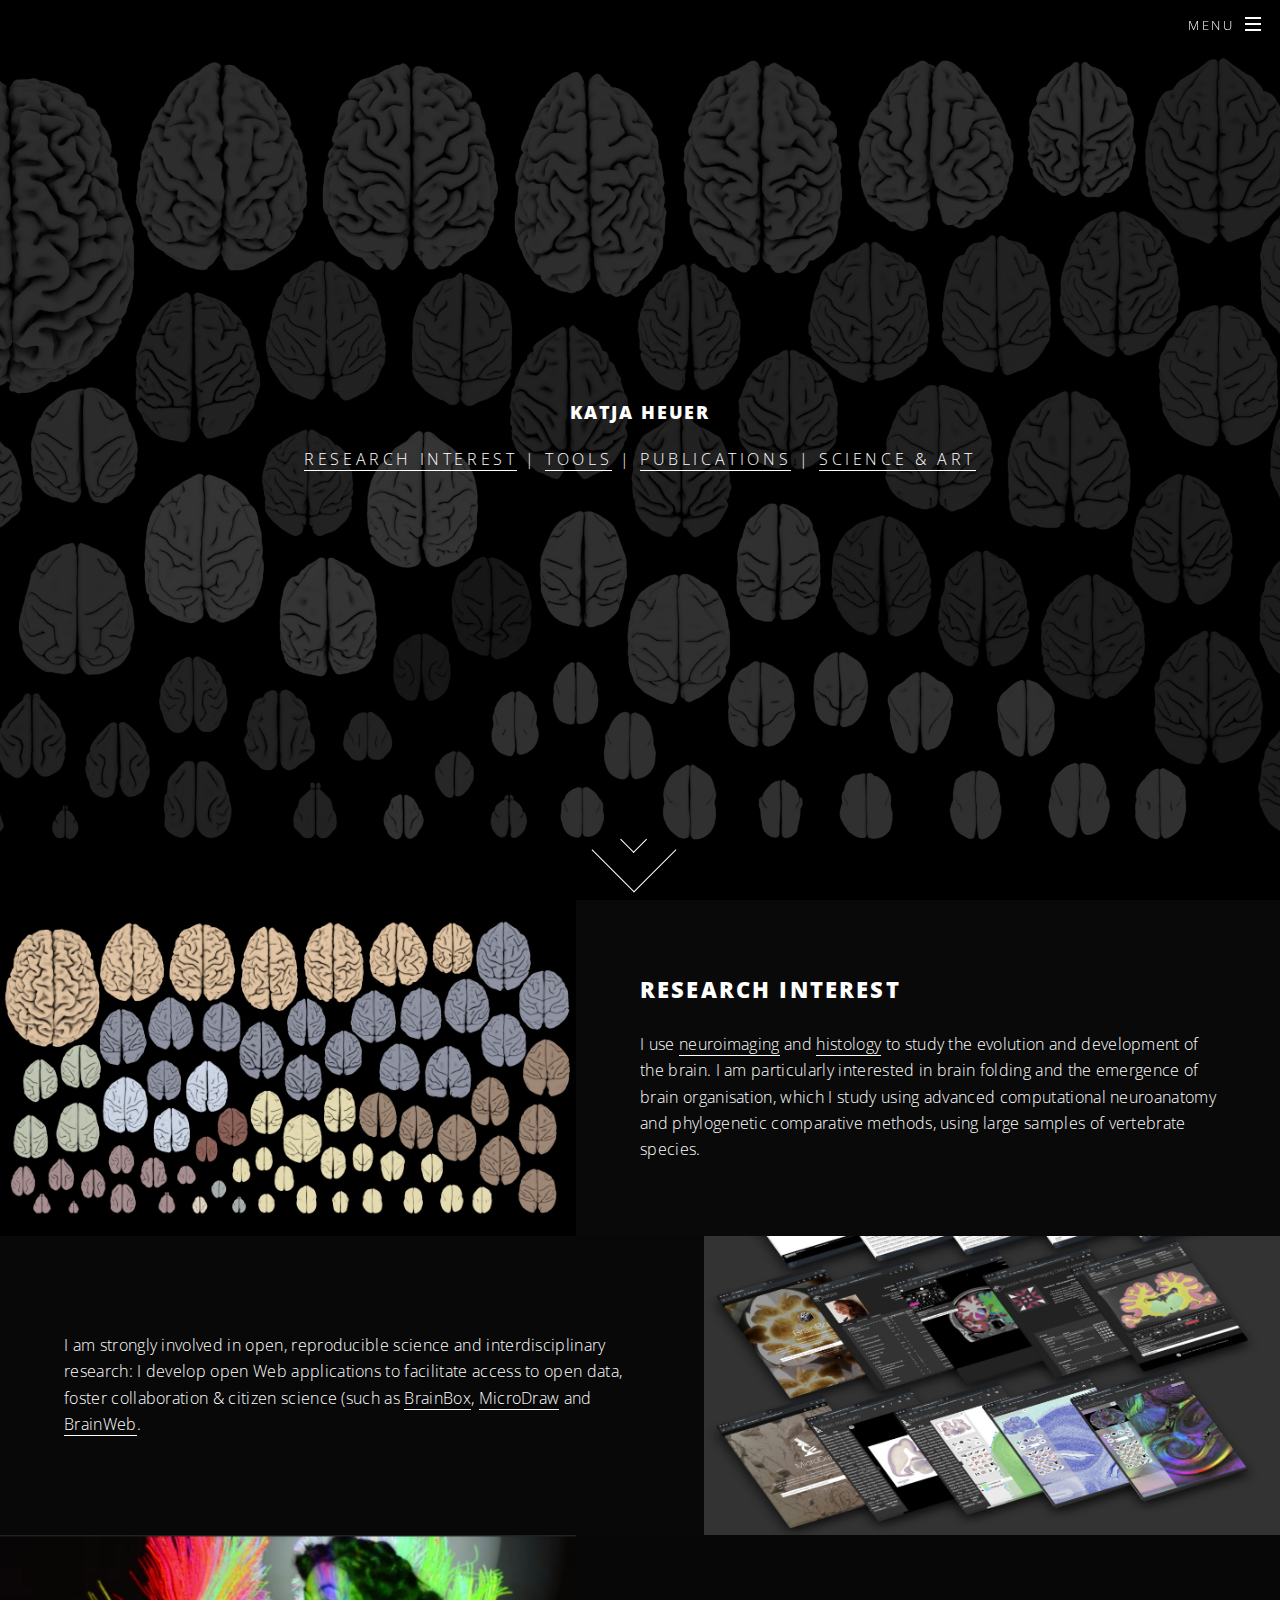
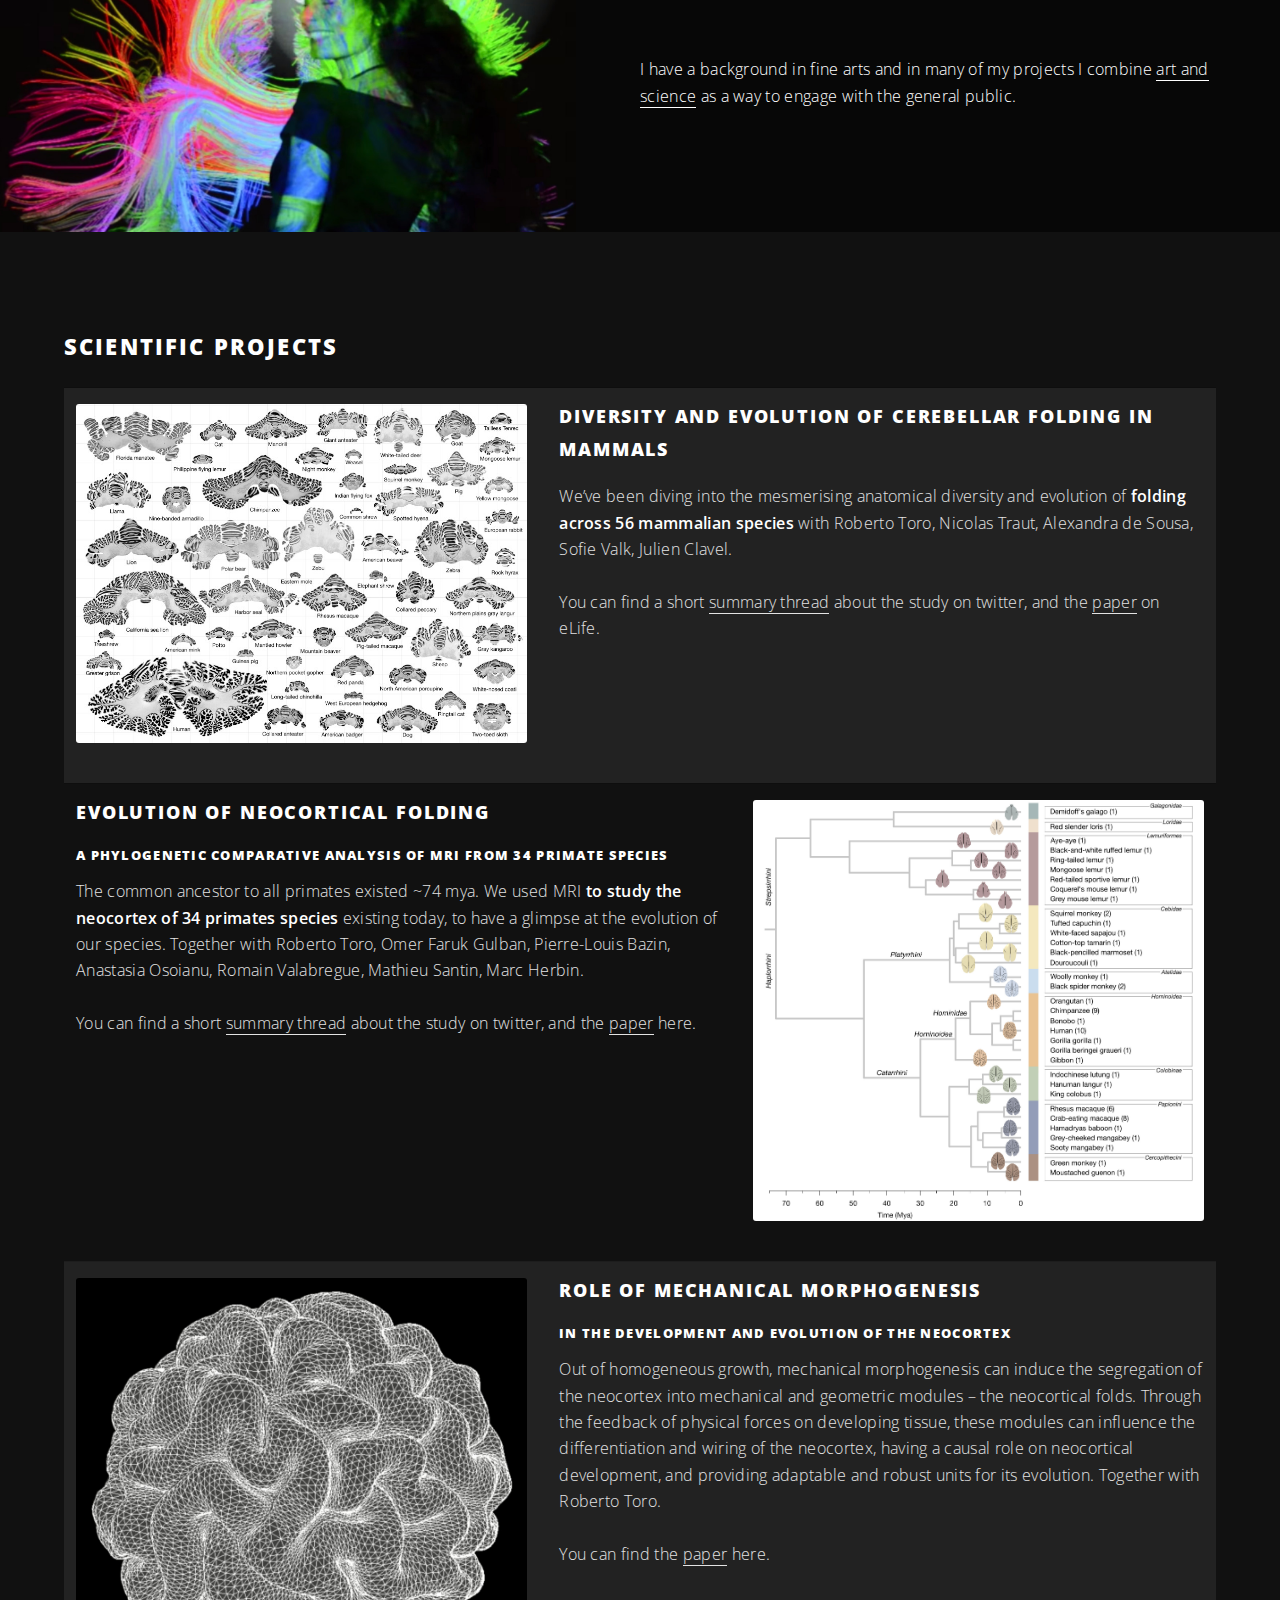
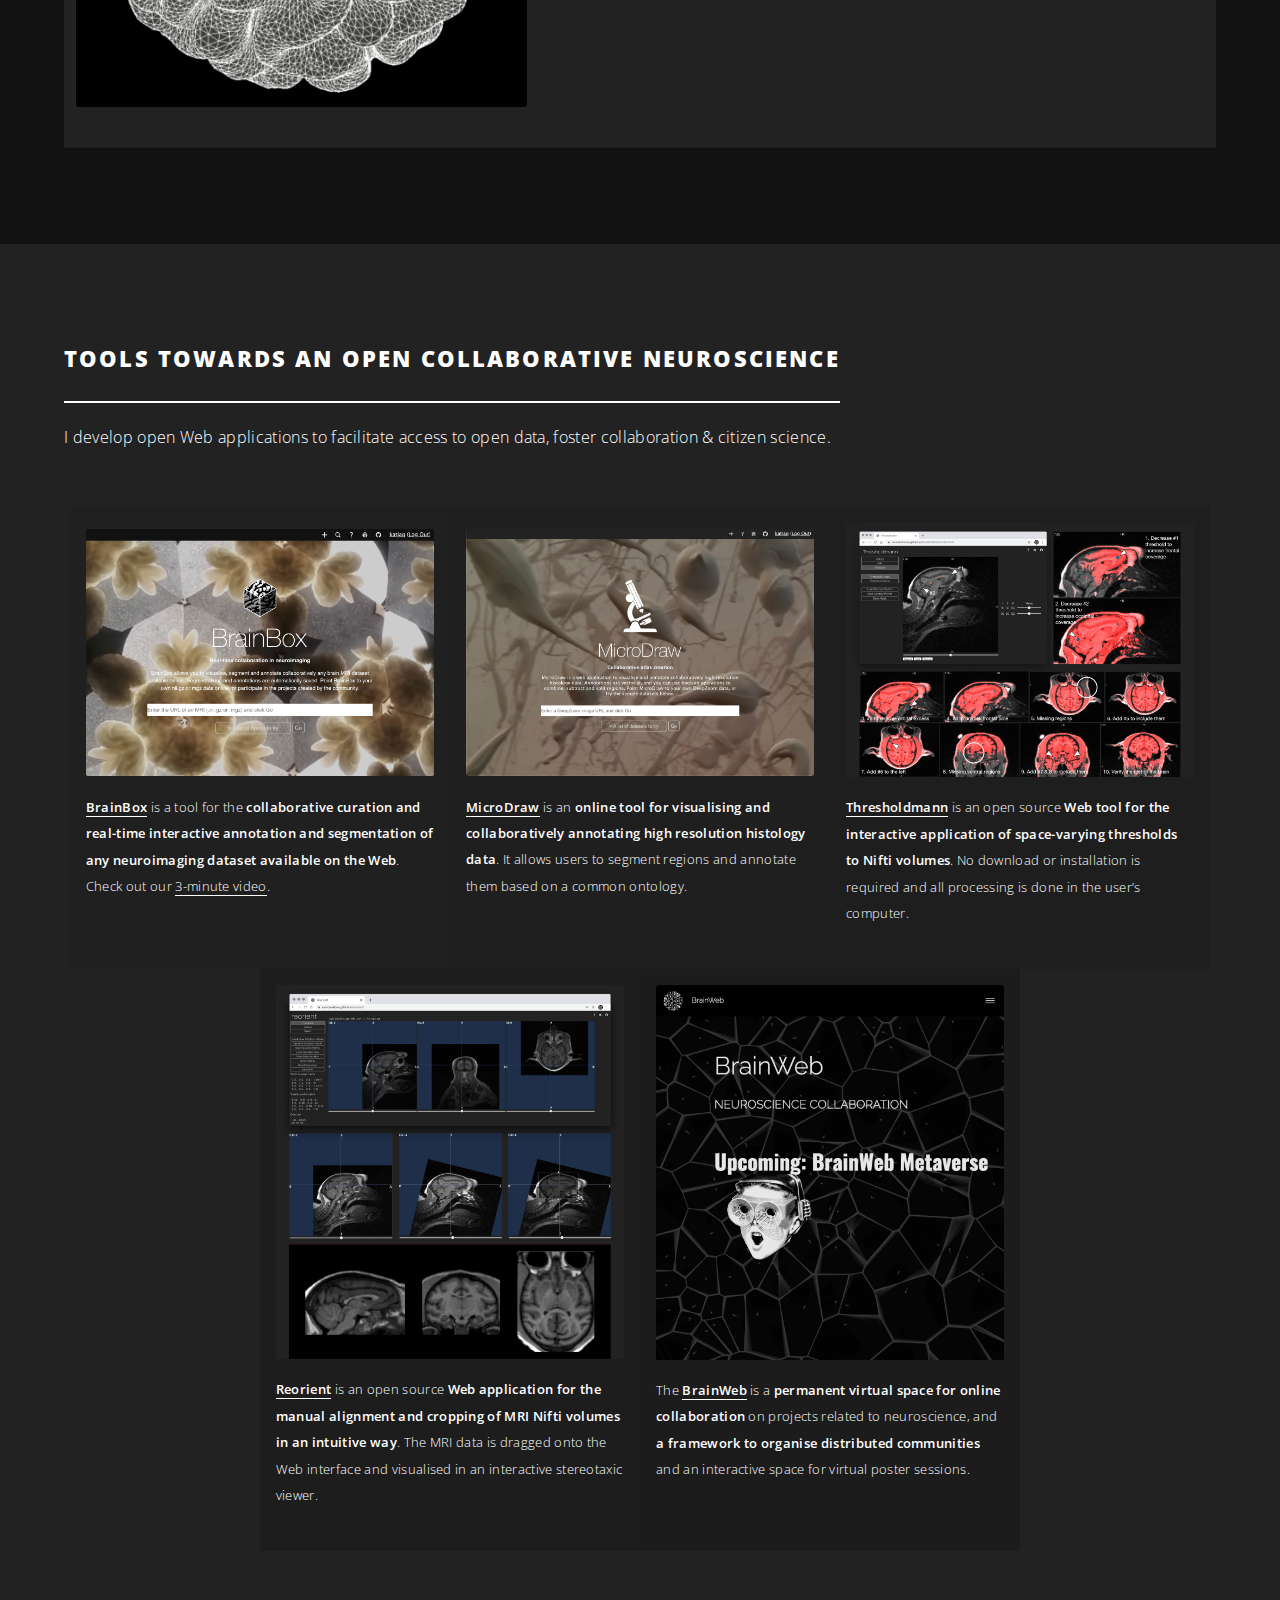
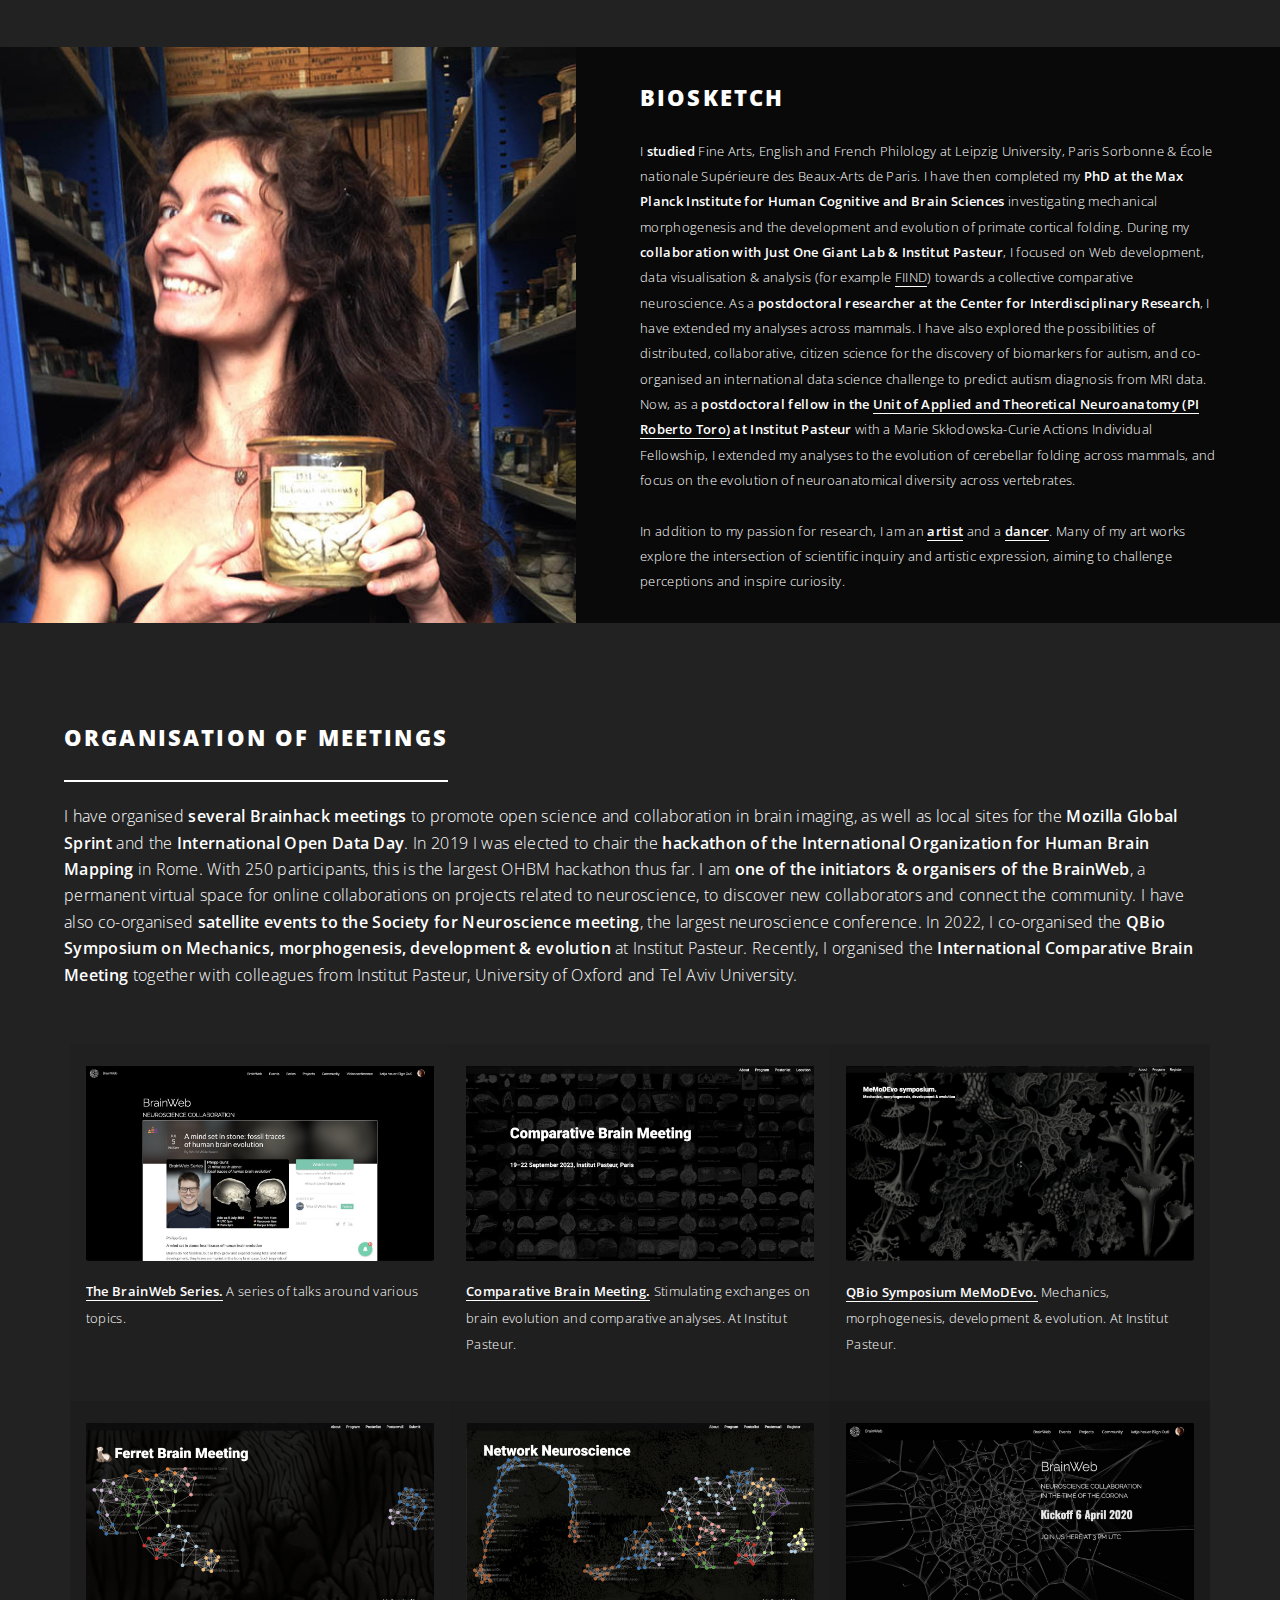
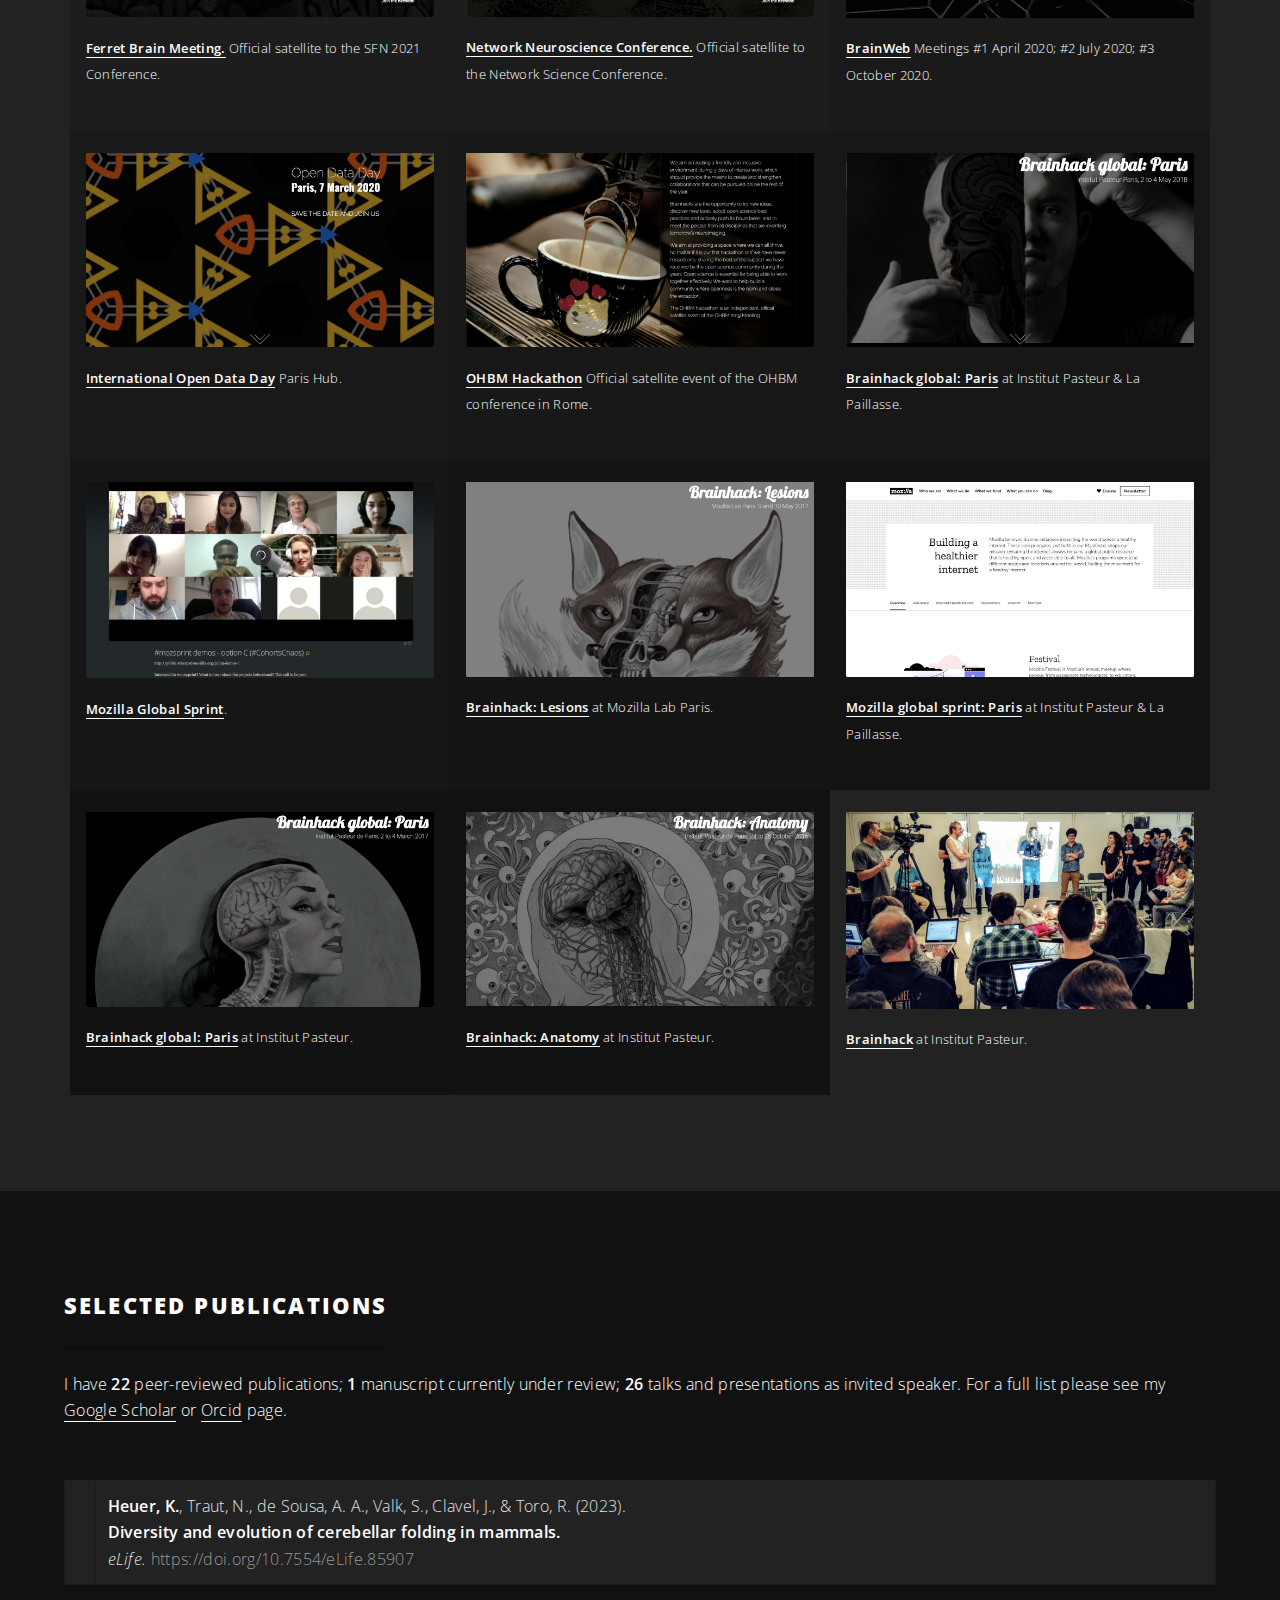
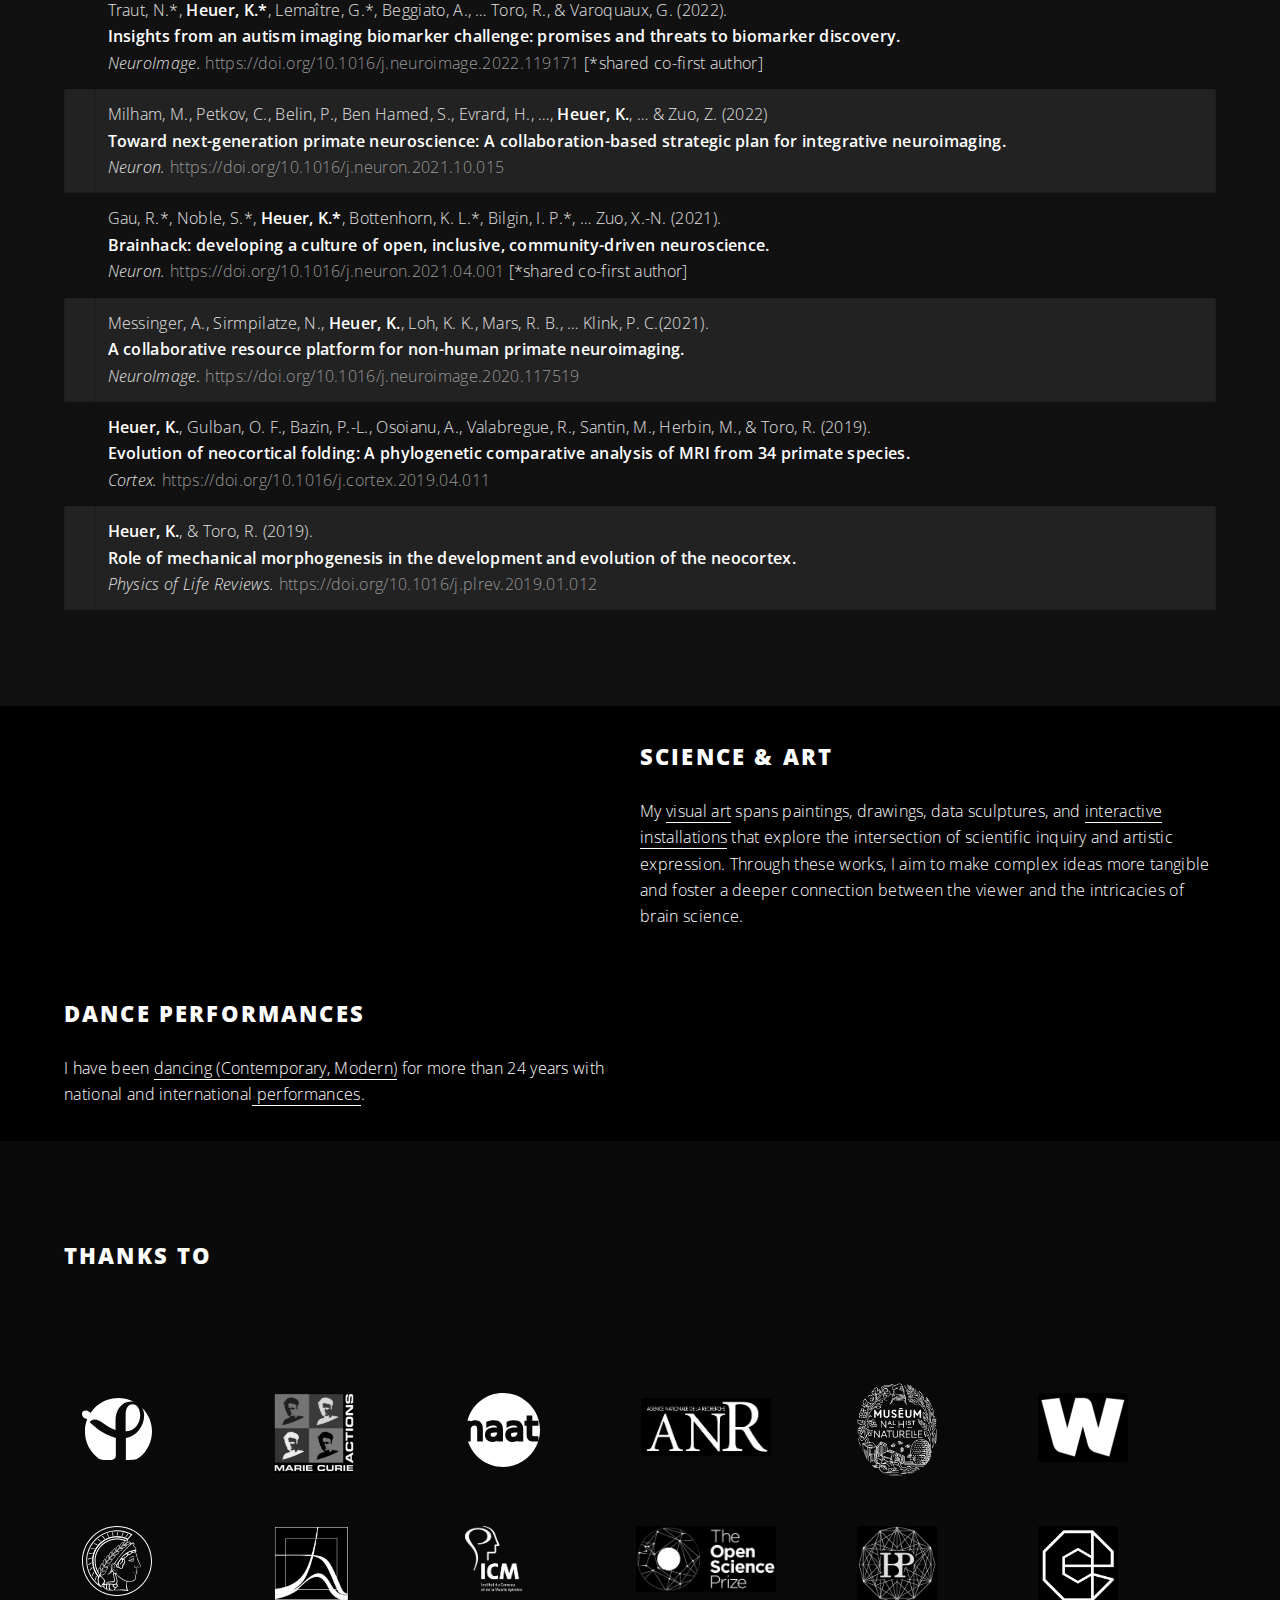
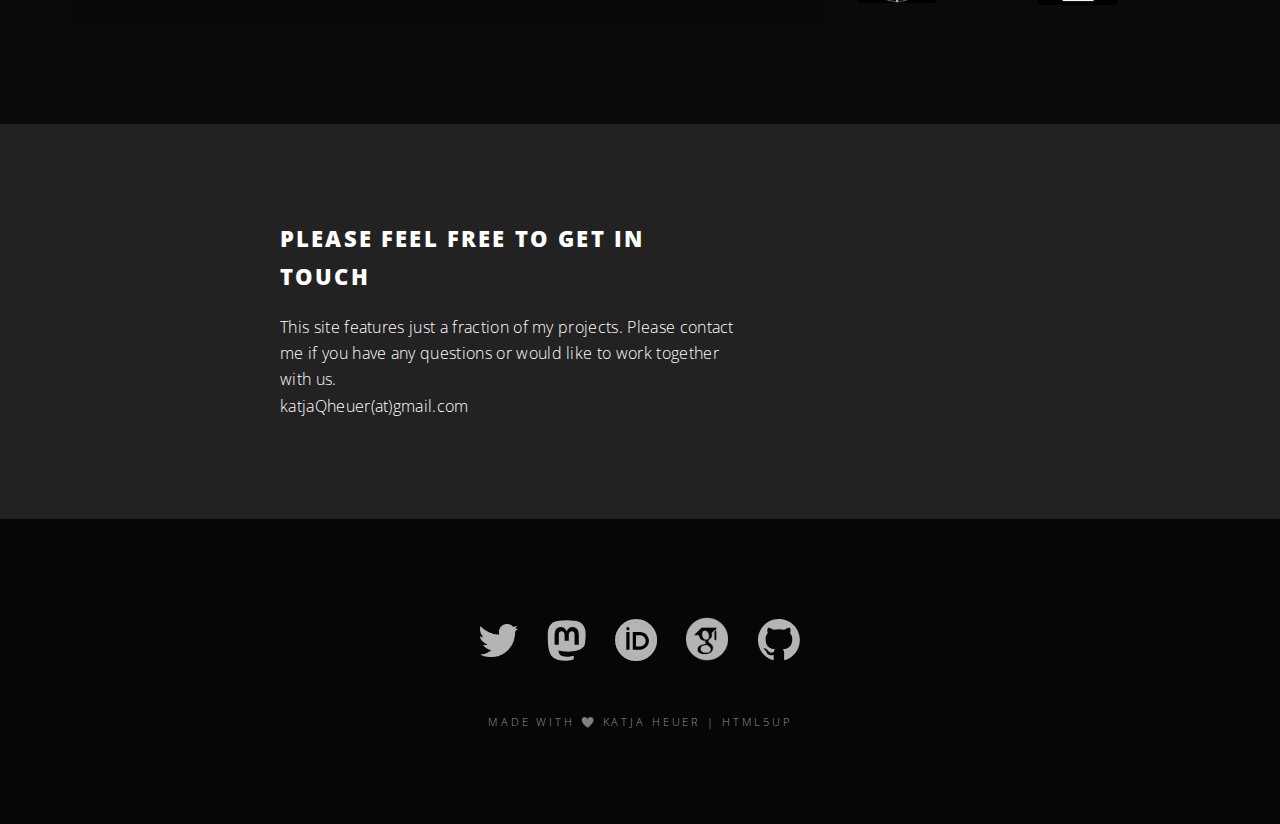
==== commit 78e5a260: "add science & art & dancing" ====
--- a/index.html
+++ b/index.html
@@ -29,7 +29,10 @@
 											<li><a href="index.html#biosketch">Biosketch</a></li>
 											<li><a href="index.html#publications">Publications</a></li>
 											<!-- <li><a href="publications.html">Publications</a></li> -->
-											<li><a href="https://www.canva.com/design/DAFfosH3wOY/N4MPMkzY5i5_8-hD5cdjDw/view?utm_content=DAFfosH3wOY&utm_campaign=designshare&utm_medium=link&utm_source=homepage_design_menu" target="_blank">Science & Art</a></li>
+											<li><a href="index.html#art">Science & Art</a></li>
+											<li><a href="index.html#art">Dancing</a></li>
+											<!-- <li><a href="https://www.canva.com/design/DAFfosH3wOY/N4MPMkzY5i5_8-hD5cdjDw/view?utm_content=DAFfosH3wOY&utm_campaign=designshare&utm_medium=link&utm_source=homepage_design_menu" target="_blank">Science & Art</a></li>
+											<li><a href="https://www.youtube.com/watch?v=OZfHj7F2FzQ" target="_blank">Dancing</a></li> -->
 											<!-- <li><a href="" target="_blank">Full CV</a></li> -->
 										</ul>
 									</div>
@@ -43,7 +46,7 @@
 						<div class="inner">
 							<h3>Katja Heuer</h3>
 							<p>
-								<a href="index.html#research">Research Interest</a> | <a href="index.html#tools">Tools</a> | <a href="index.html#publications">Publications</a> | <a href="https://www.canva.com/design/DAFfosH3wOY/N4MPMkzY5i5_8-hD5cdjDw/view?utm_content=DAFfosH3wOY&utm_campaign=designshare&utm_medium=link&utm_source=homepage_design_menu" target="_blank">Science & Art</a>
+								<a href="index.html#research">Research Interest</a> | <a href="index.html#tools">Tools</a> | <a href="index.html#publications">Publications</a> | <a href="index.html#art">Science & Art</a>
 							</p>
 						</div>
 						<!-- Scroll down -->
@@ -189,7 +192,10 @@
 						<section class="spotlight">
 							<div class="image"><img src="images/katja_brain_square.jpg" alt="" /></div><div class="content">
 								<h2>Biosketch</h2>
-								<p style="font-size:smaller;line-height: 190%;">I <b>studied</b> Fine Arts, English and French Philology at Leipzig University, Paris Sorbonne & École nationale Supérieure des Beaux-Arts de Paris. I have then completed my <b>PhD at the Max Planck Institute for Human Cognitive and Brain Sciences</b> investigating mechanical morphogenesis and the development and evolution of primate cortical folding. During my <b>collaboration with Just One Giant Lab & Institut Pasteur</b>, I focused on Web development, data visualisation & analysis (for example <a href="https://neuroanatomy.github.io/fiind">FIIND</a>) towards a collective comparative neuroscience. As a <b>postdoctoral researcher at the Center for Interdisciplinary Research</b>, I have extended my analyses across mammals. I have also explored the possibilities of distributed, collaborative, citizen science for the discovery of biomarkers for autism, and co-organised an international data science challenge to predict autism diagnosis from MRI data. Now, as a <b>postdoctoral fellow in the <a href="http://neuroanatomy.github.io" >Unit of Applied and Theoretical Neuroanatomy (PI Roberto Toro)</a> at Institut Pasteur</b> with a Marie Skłodowska-Curie Actions Individual Fellowship, I extended my analyses to the evolution of cerebellar folding across mammals, and focus on the evolution of neuroanatomical diversity across vertebrates.</p>
+								<p style="font-size:smaller;line-height: 190%;">
+									I <b>studied</b> Fine Arts, English and French Philology at Leipzig University, Paris Sorbonne & École nationale Supérieure des Beaux-Arts de Paris. I have then completed my <b>PhD at the Max Planck Institute for Human Cognitive and Brain Sciences</b> investigating mechanical morphogenesis and the development and evolution of primate cortical folding. During my <b>collaboration with Just One Giant Lab & Institut Pasteur</b>, I focused on Web development, data visualisation & analysis (for example <a href="https://neuroanatomy.github.io/fiind" target="_blank">FIIND</a>) towards a collective comparative neuroscience. As a <b>postdoctoral researcher at the Center for Interdisciplinary Research</b>, I have extended my analyses across mammals. I have also explored the possibilities of distributed, collaborative, citizen science for the discovery of biomarkers for autism, and co-organised an international data science challenge to predict autism diagnosis from MRI data. Now, as a <b>postdoctoral fellow in the <a href="http://neuroanatomy.github.io" target="_blank">Unit of Applied and Theoretical Neuroanatomy (PI Roberto Toro)</a> at Institut Pasteur</b> with a Marie Skłodowska-Curie Actions Individual Fellowship, I extended my analyses to the evolution of cerebellar folding across mammals, and focus on the evolution of neuroanatomical diversity across vertebrates.<br /><br />
+									In addition to my passion for research, I am an <b><a href="https://www.canva.com/design/DAFfosH3wOY/N4MPMkzY5i5_8-hD5cdjDw/view?utm_content=DAFfosH3wOY&utm_campaign=designshare&utm_medium=link&utm_source=homepage_design_menu" target="_blank">artist</a></b> and a <b><a href="https://www.youtube.com/watch?v=OZfHj7F2FzQ" target="_blank">dancer</a></b>. Many of my art works explore the intersection of scientific inquiry and artistic expression, aiming to challenge perceptions and inspire curiosity.
+								</p>
 							</div>
 						</section>
 					</section>
@@ -390,6 +396,34 @@
 
 							</section>
 						</div>
+					</section>
+
+
+				<!-- Science & Art & Dancing -->
+					<section id="art" class="wrapper alt style1" style="background-color: black;">
+						<section class="spotlight">
+							<div class="image"><img src="images/katja_unfolded-brain-tractography.jpg" alt="" /></div>
+							<div class="content">
+								<h2>Science & Art</h2>
+								<p>
+									My <a href="https://www.canva.com/design/DAFfosH3wOY/N4MPMkzY5i5_8-hD5cdjDw/view?utm_content=DAFfosH3wOY&utm_campaign=designshare&utm_medium=link&utm_source=homepage_design_menu" target="_blank">visual art</a> spans paintings, drawings, data sculptures, and <a href="https://www.youtube.com/watch?v=6hMNZHsrNHw" target="_blank">interactive installations</a> that explore the intersection of scientific inquiry and artistic expression. Through these works, I aim to make complex ideas more tangible and foster a deeper connection between the viewer and the intricacies of brain science.  
+								</p>
+							</div>
+						</section>
+						<section class="spotlight">
+							<div class="image"><img src="images/katja_dancing.webp" alt="" /></div><div class="content">
+								<h2>Dance performances</h2>
+								<p>
+									I have been <a href="https://www.youtube.com/watch?v=OZfHj7F2FzQ" target="_blank">dancing (Contemporary, Modern)</a> for more than 24 years with national and international<a href="http://tiny.cc/danceFalling" target="_blank"> performances</a>.
+								</p>
+							</div>
+						</section>
+						<!-- <section class="spotlight">
+							<div class="image"><img src="images/k4tj4BrainFibs.jpg" alt="" /></div><div class="content"> -->
+								<!-- <h2>Art & Science</h2> -->
+								<!-- <p>I have a background in fine arts and in many of my projects I combine <a href="https://www.youtube.com/watch?v=6hMNZHsrNHw" target="_blank">art and science</a> as a way to engage with the general public.</p>
+							</div>
+						</section> -->
 					</section>
 
 
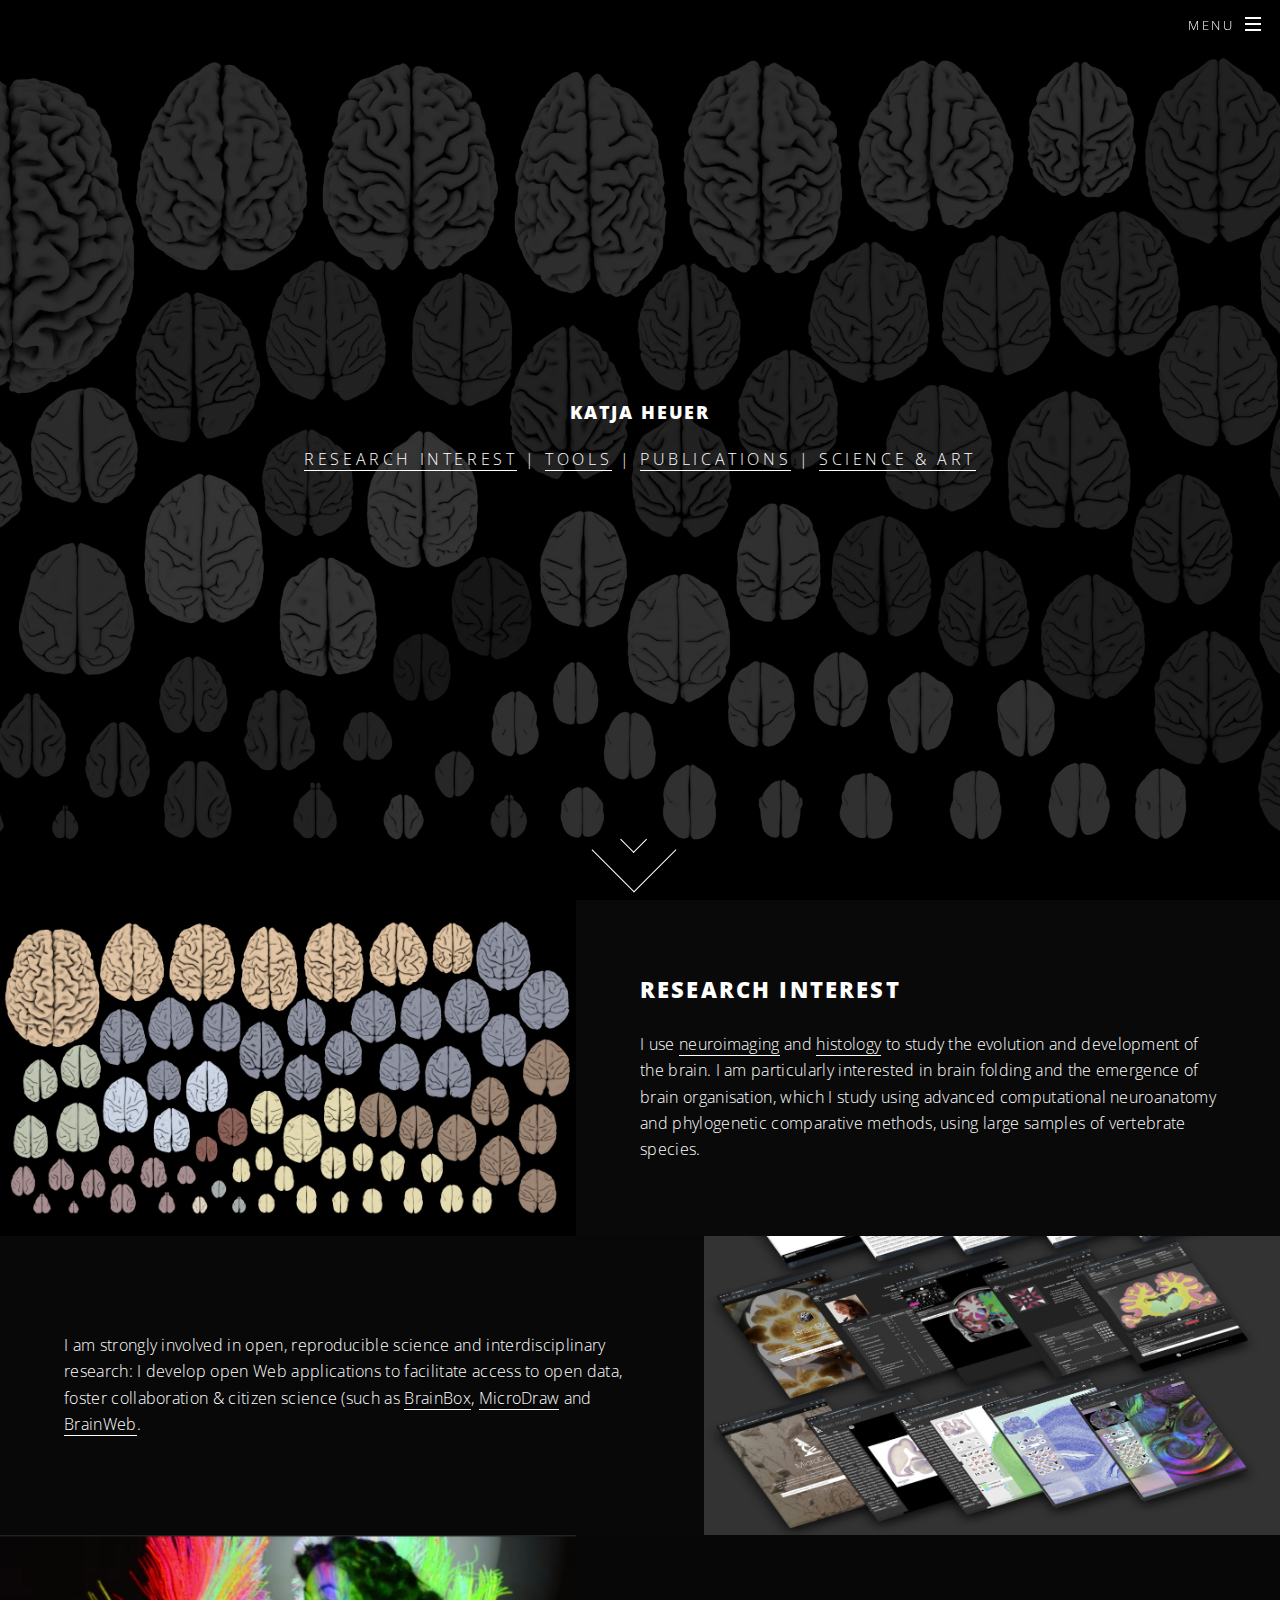
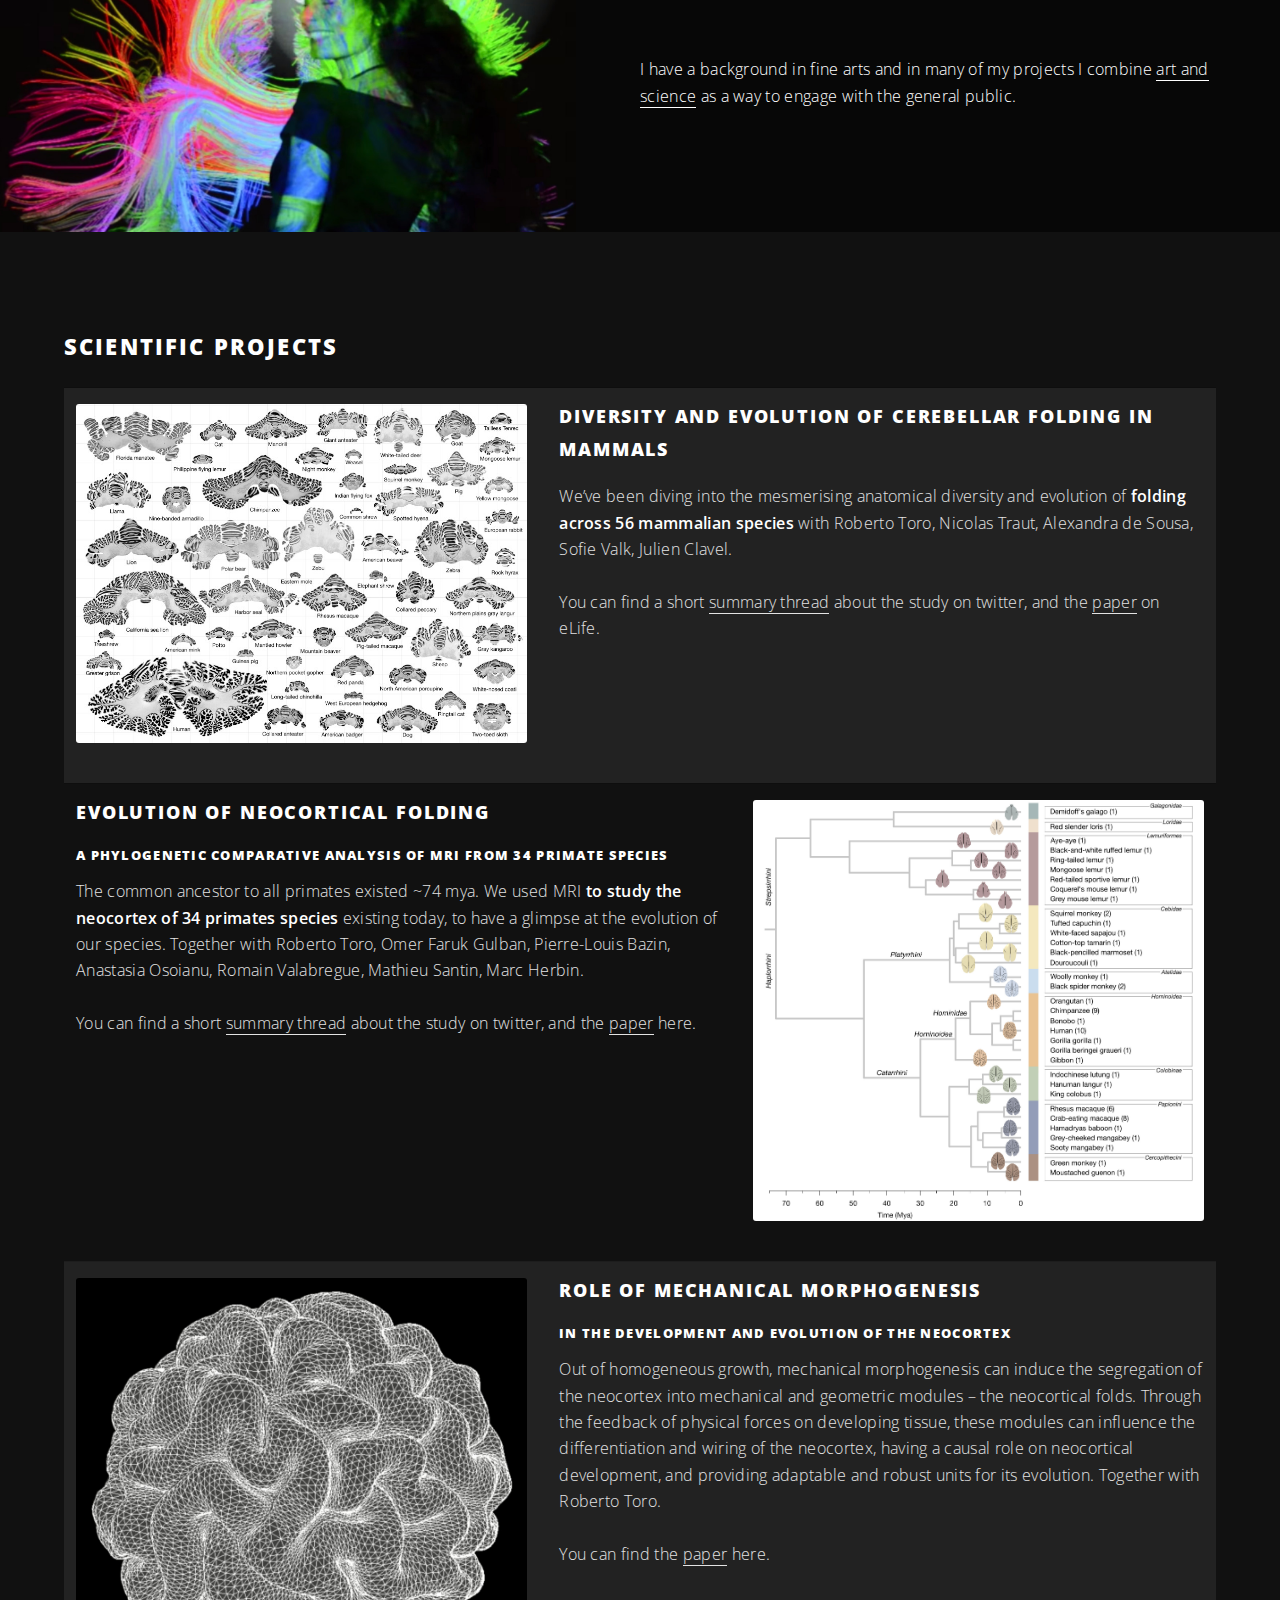
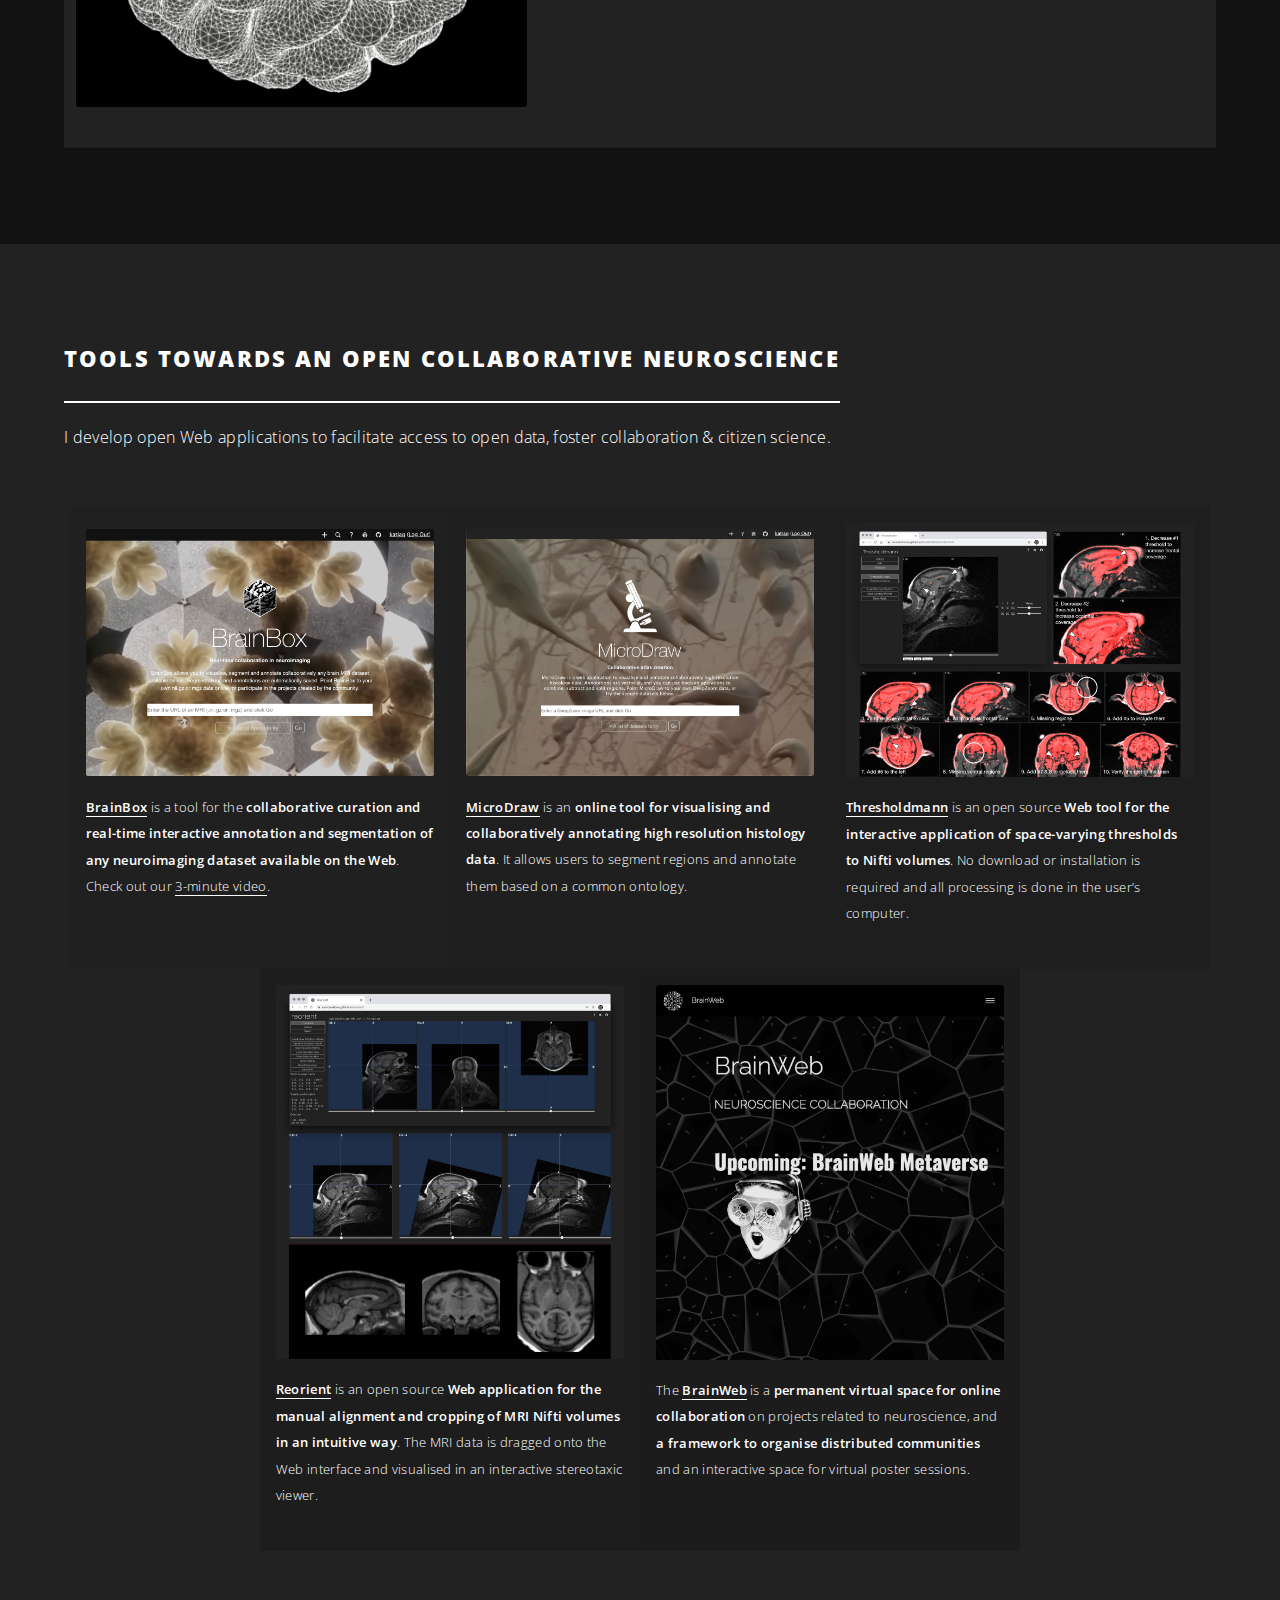
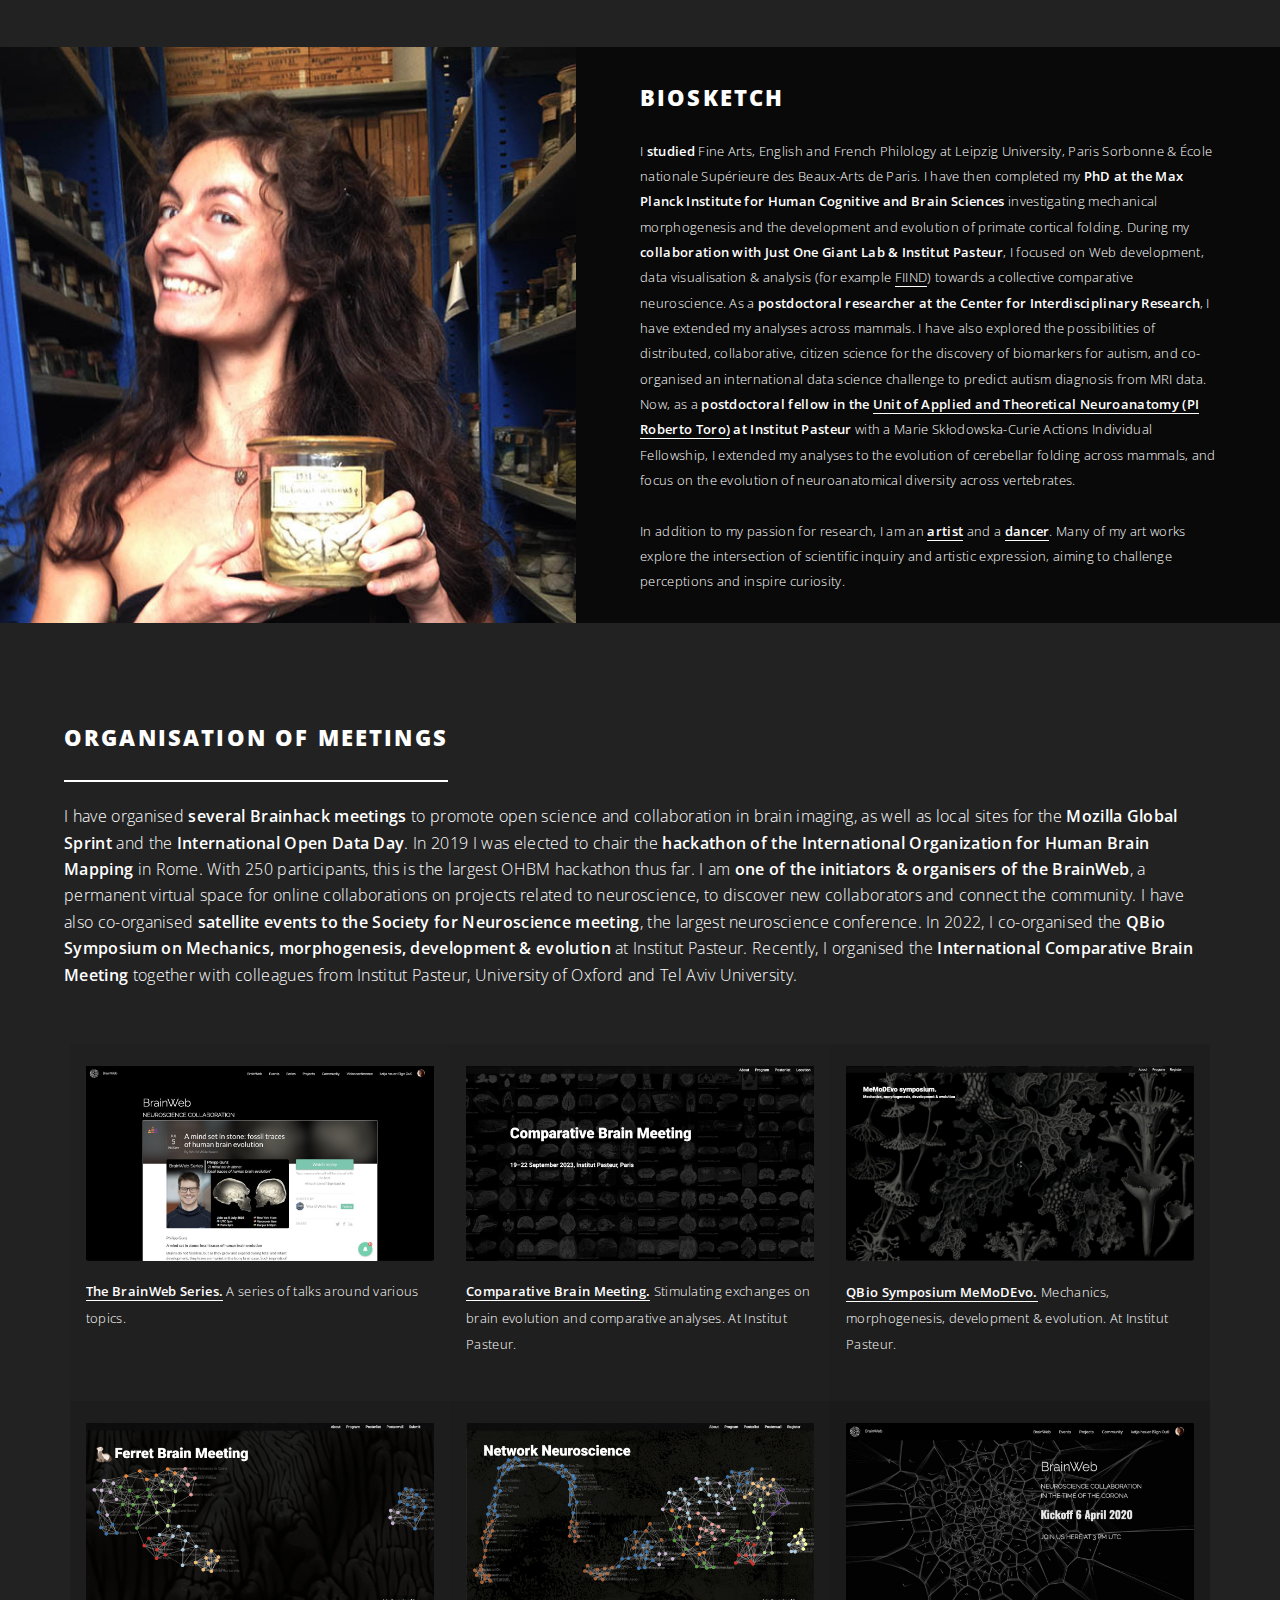
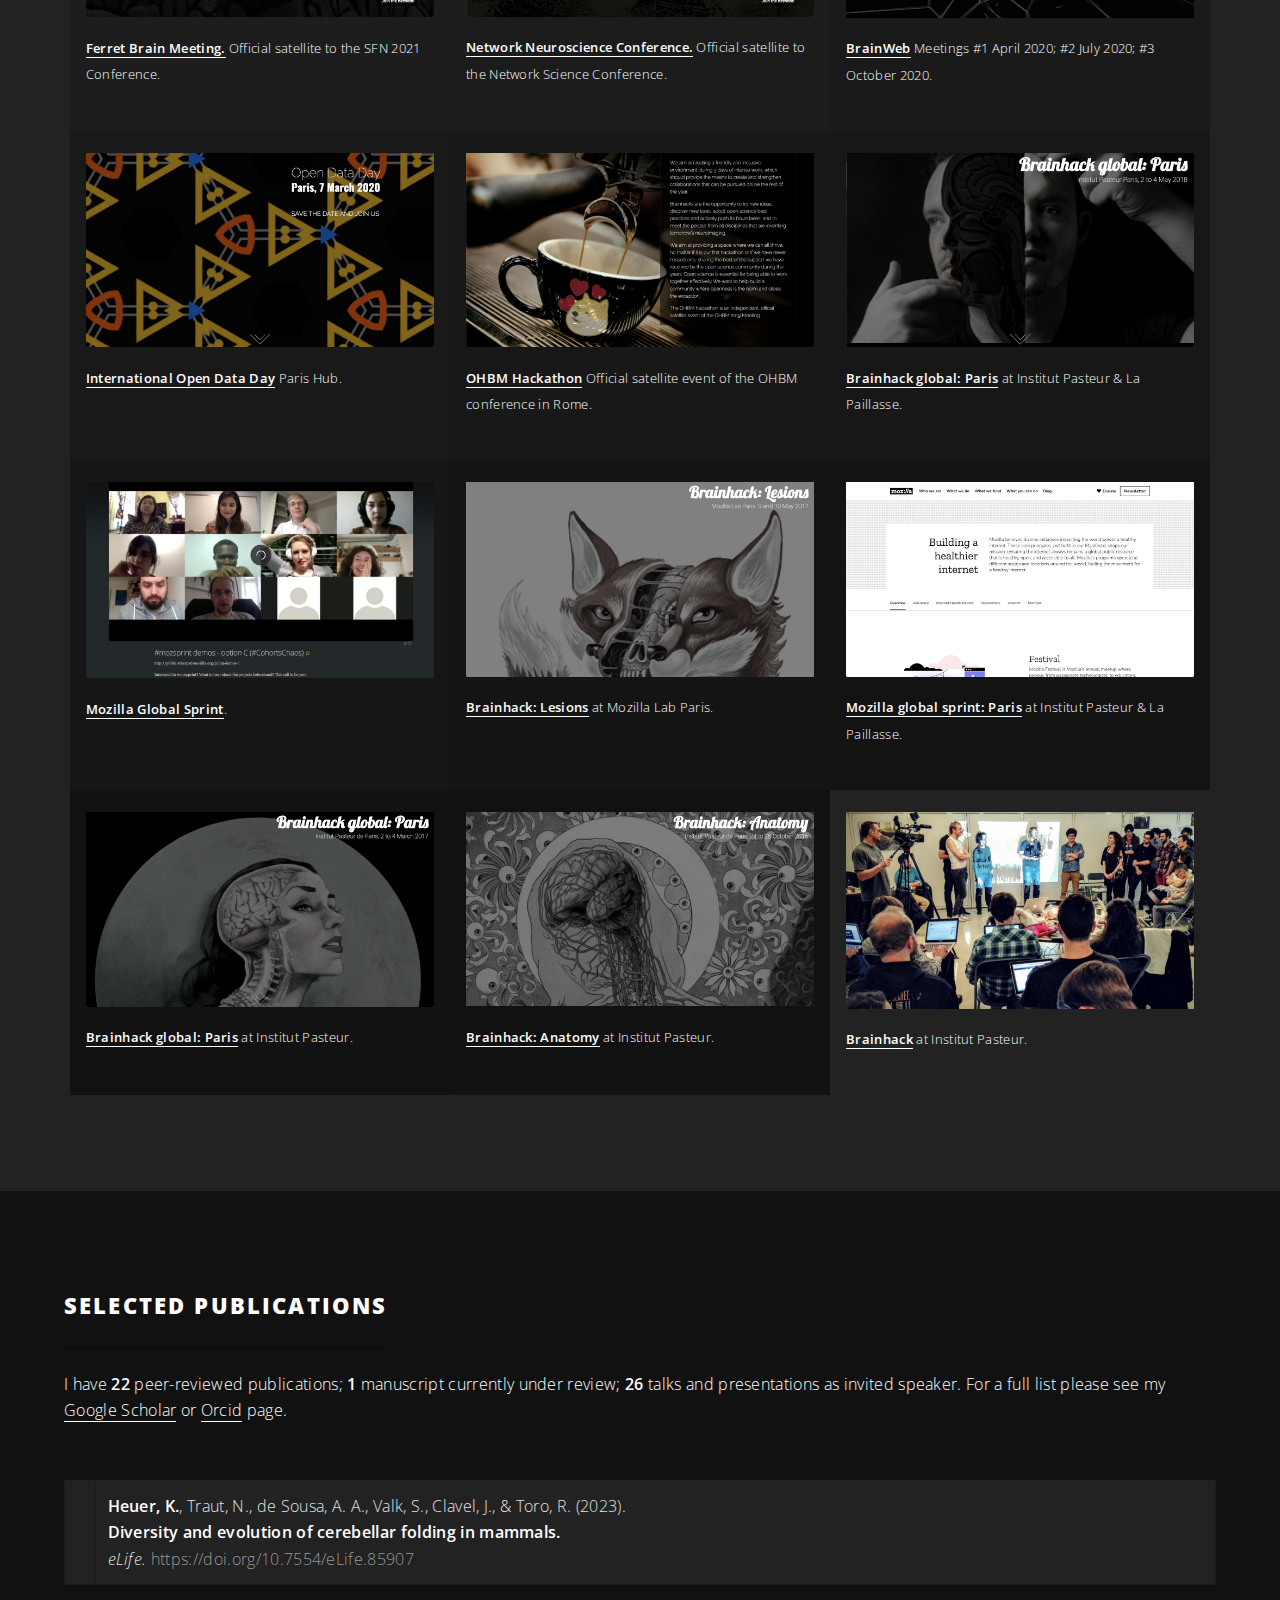
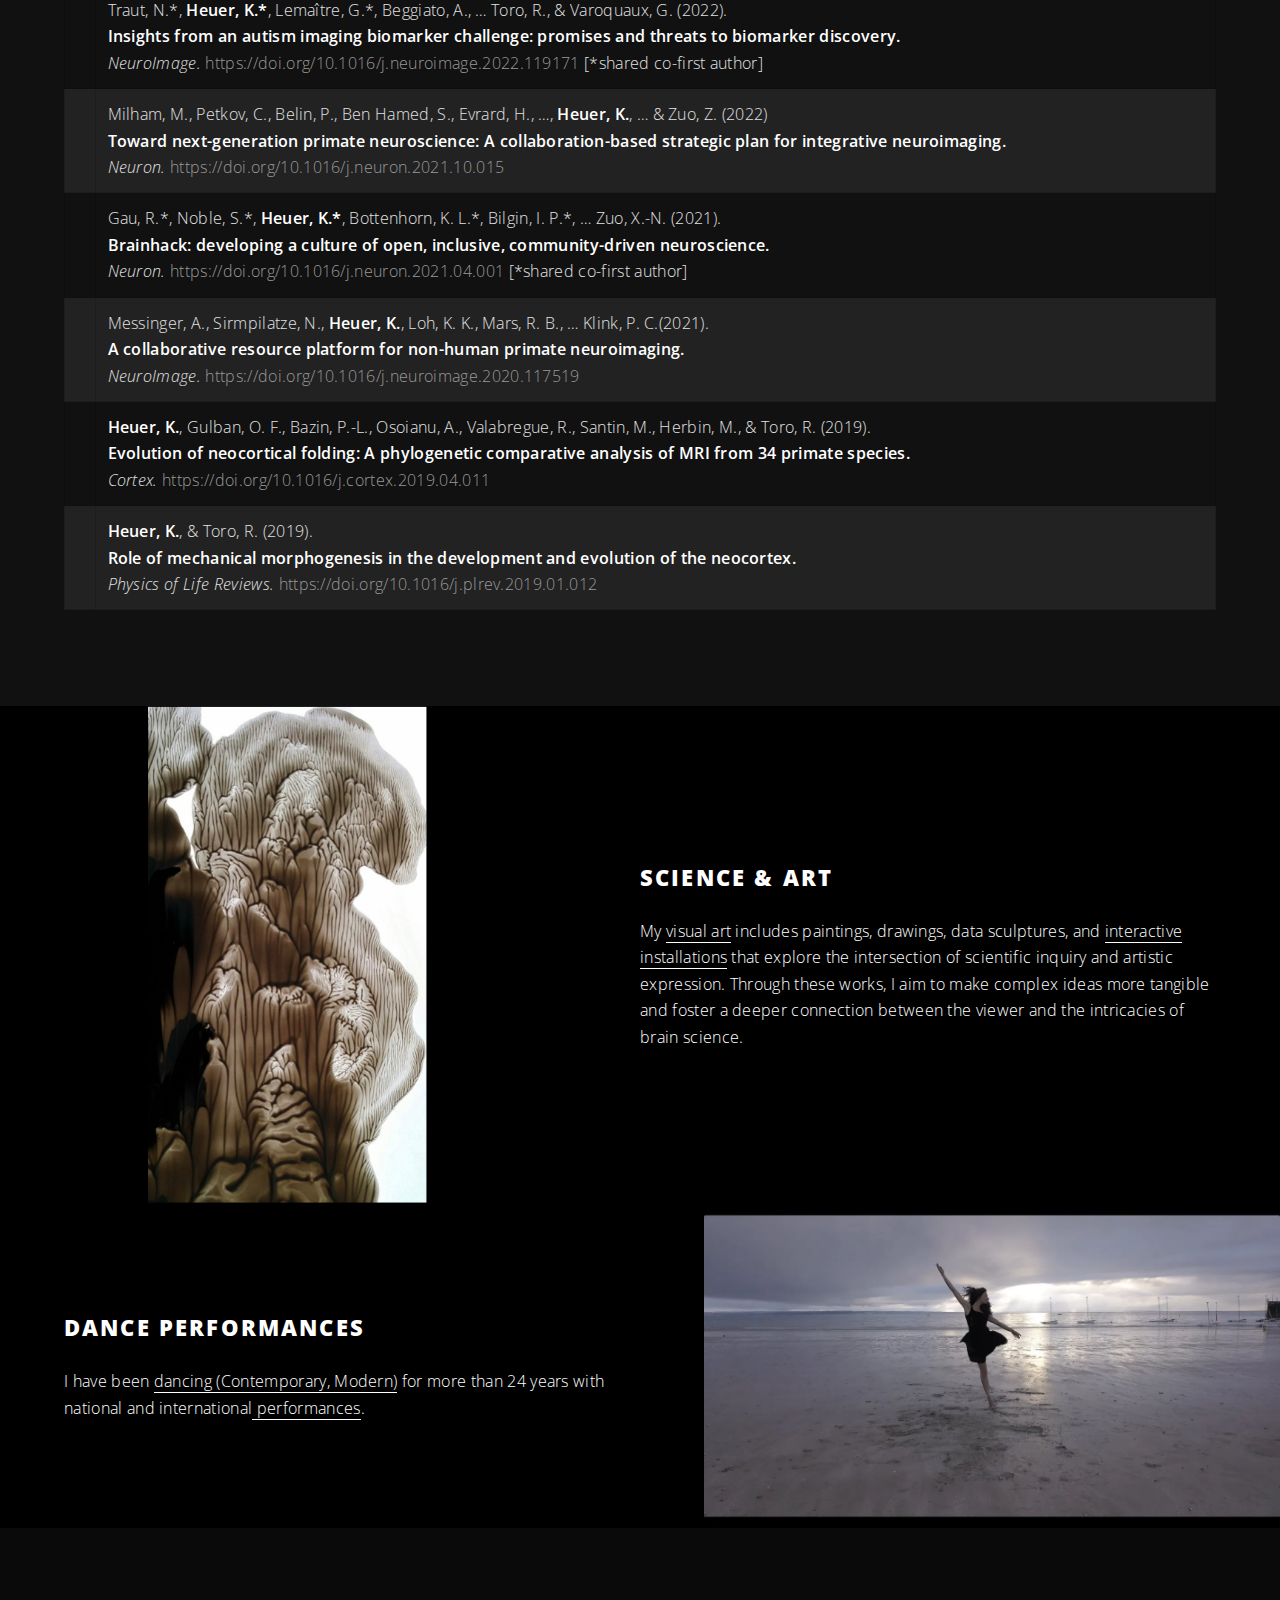
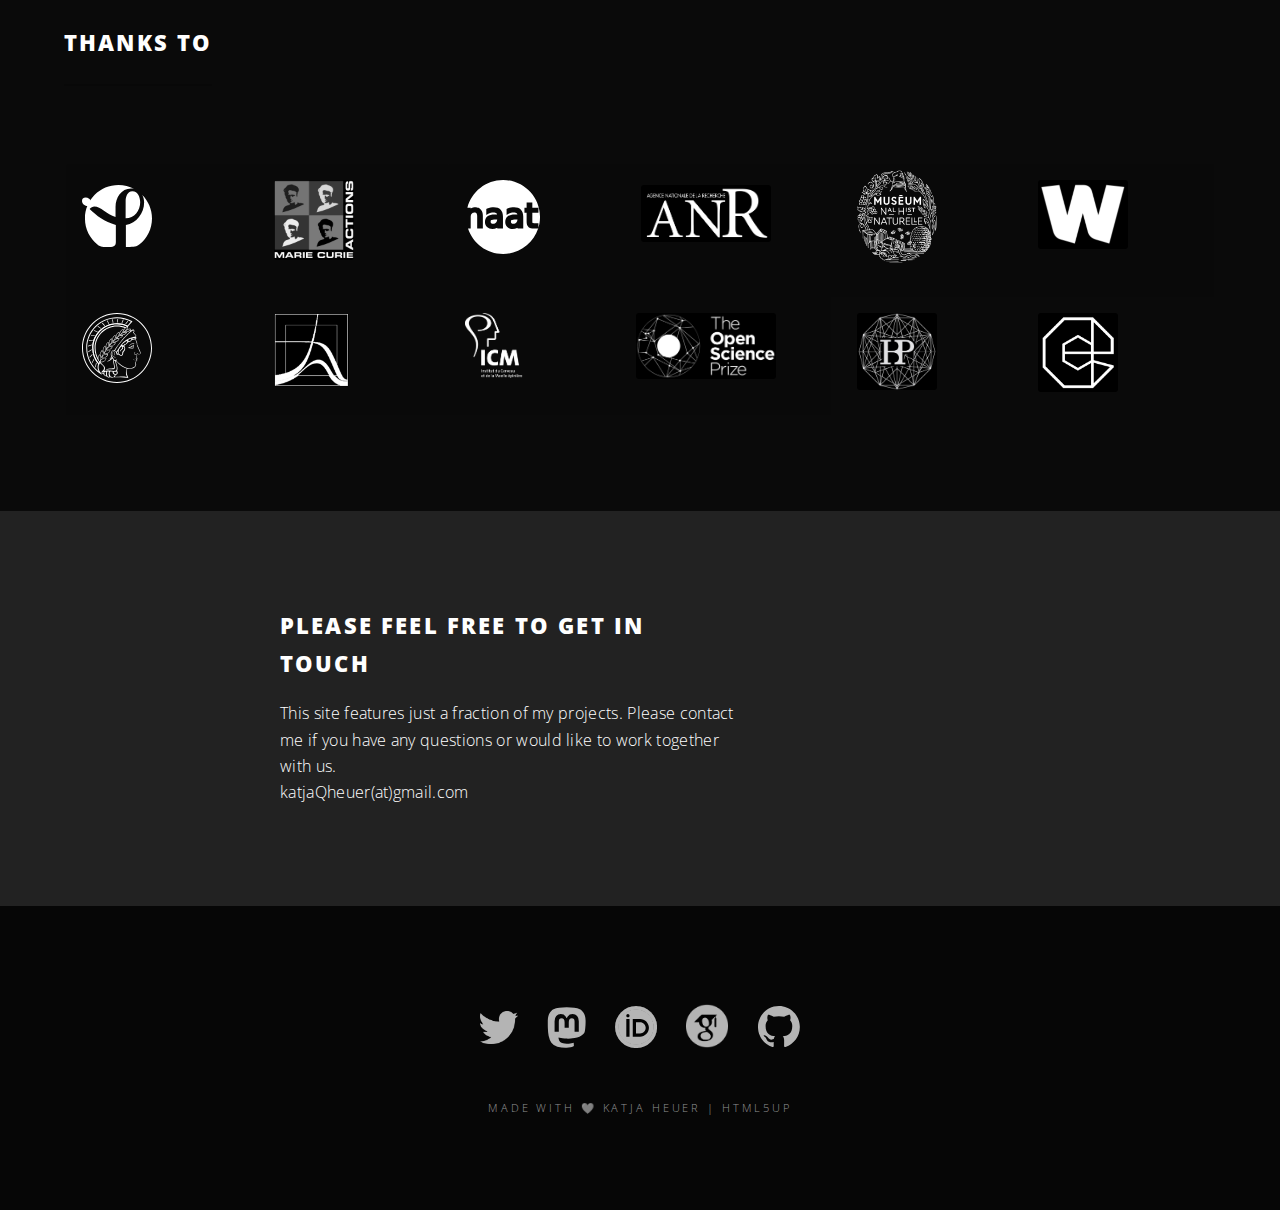
==== commit 361ca75c: "add painting" ====
--- a/index.html
+++ b/index.html
@@ -402,11 +402,11 @@
 				<!-- Science & Art & Dancing -->
 					<section id="art" class="wrapper alt style1" style="background-color: black;">
 						<section class="spotlight">
-							<div class="image"><img src="images/katja_unfolded-brain-tractography.jpg" alt="" /></div>
+							<div class="image"><img src="images/katja_cerebellum.jpg" alt="" /></div>
 							<div class="content">
 								<h2>Science & Art</h2>
 								<p>
-									My <a href="https://www.canva.com/design/DAFfosH3wOY/N4MPMkzY5i5_8-hD5cdjDw/view?utm_content=DAFfosH3wOY&utm_campaign=designshare&utm_medium=link&utm_source=homepage_design_menu" target="_blank">visual art</a> spans paintings, drawings, data sculptures, and <a href="https://www.youtube.com/watch?v=6hMNZHsrNHw" target="_blank">interactive installations</a> that explore the intersection of scientific inquiry and artistic expression. Through these works, I aim to make complex ideas more tangible and foster a deeper connection between the viewer and the intricacies of brain science.  
+									My <a href="https://www.canva.com/design/DAFfosH3wOY/N4MPMkzY5i5_8-hD5cdjDw/view?utm_content=DAFfosH3wOY&utm_campaign=designshare&utm_medium=link&utm_source=homepage_design_menu" target="_blank">visual art</a> includes paintings, drawings, data sculptures, and <a href="https://www.youtube.com/watch?v=6hMNZHsrNHw" target="_blank">interactive installations</a> that explore the intersection of scientific inquiry and artistic expression. Through these works, I aim to make complex ideas more tangible and foster a deeper connection between the viewer and the intricacies of brain science.  
 								</p>
 							</div>
 						</section>
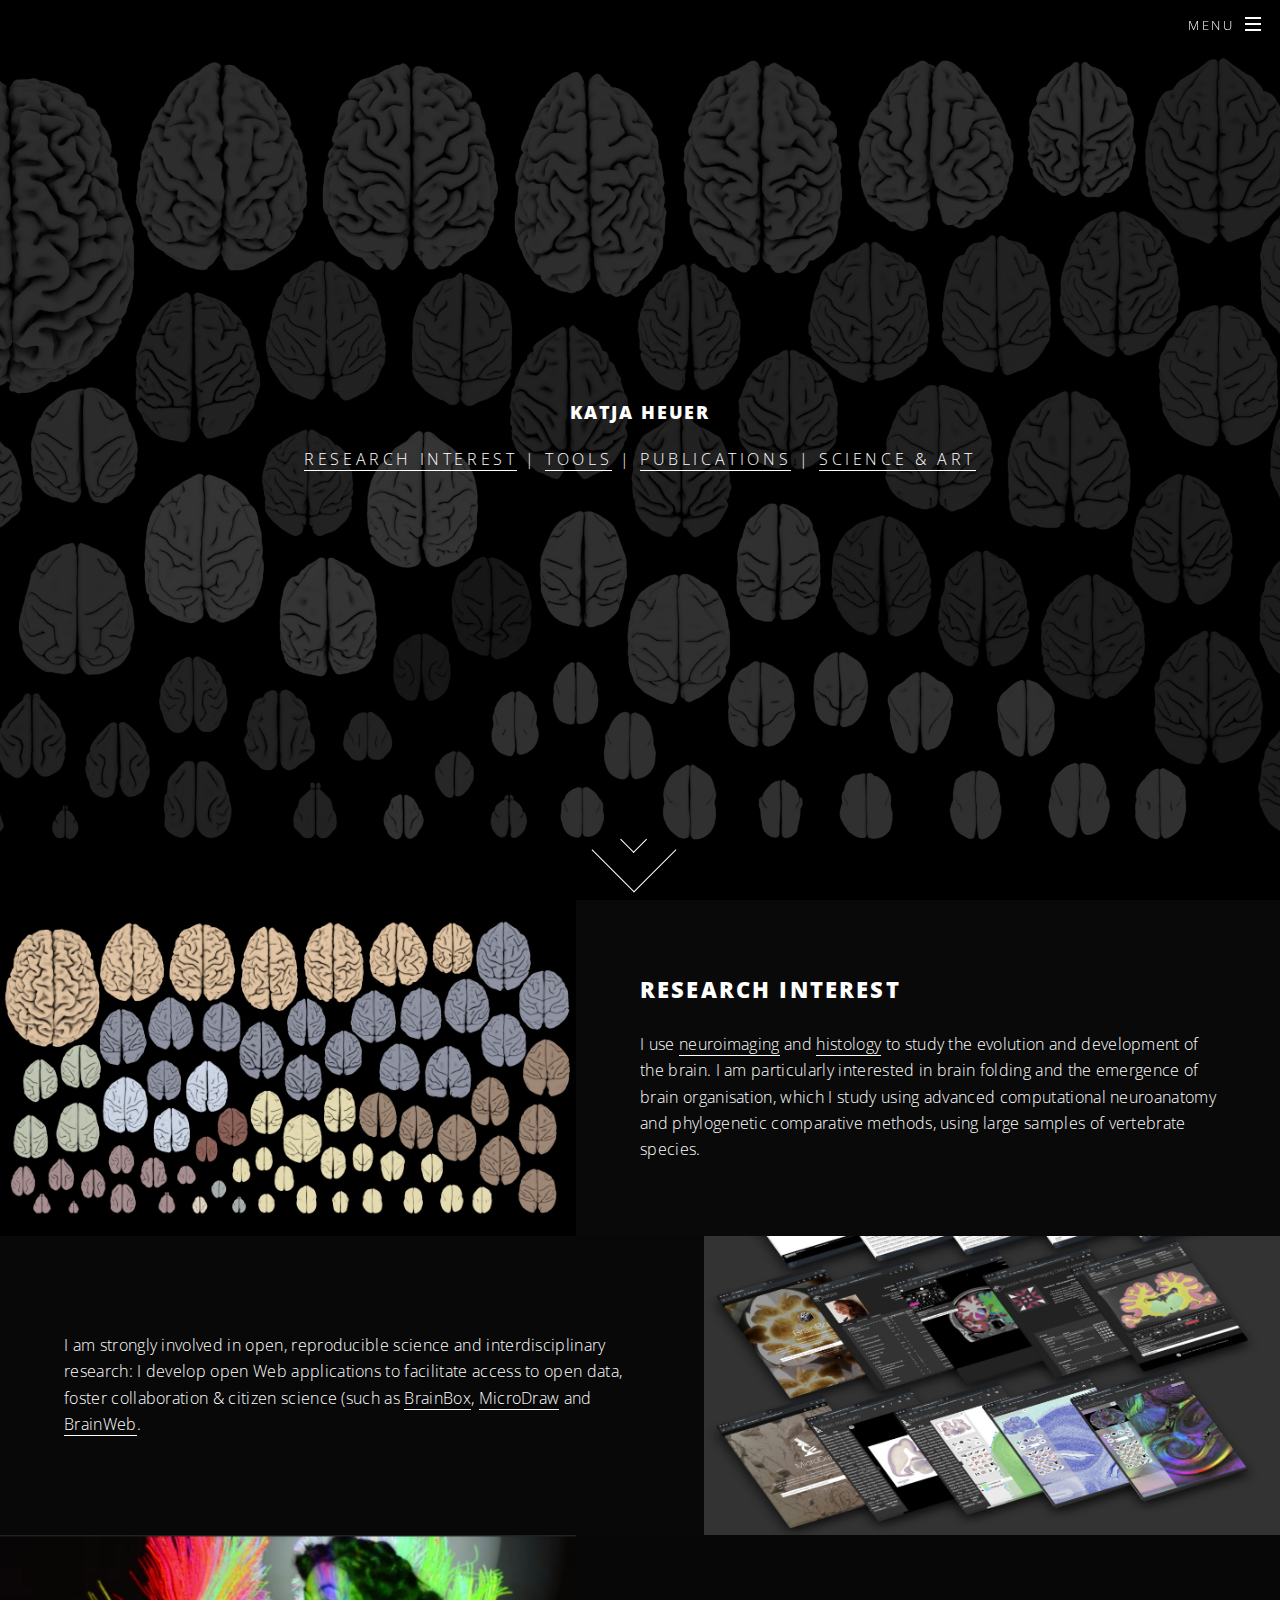
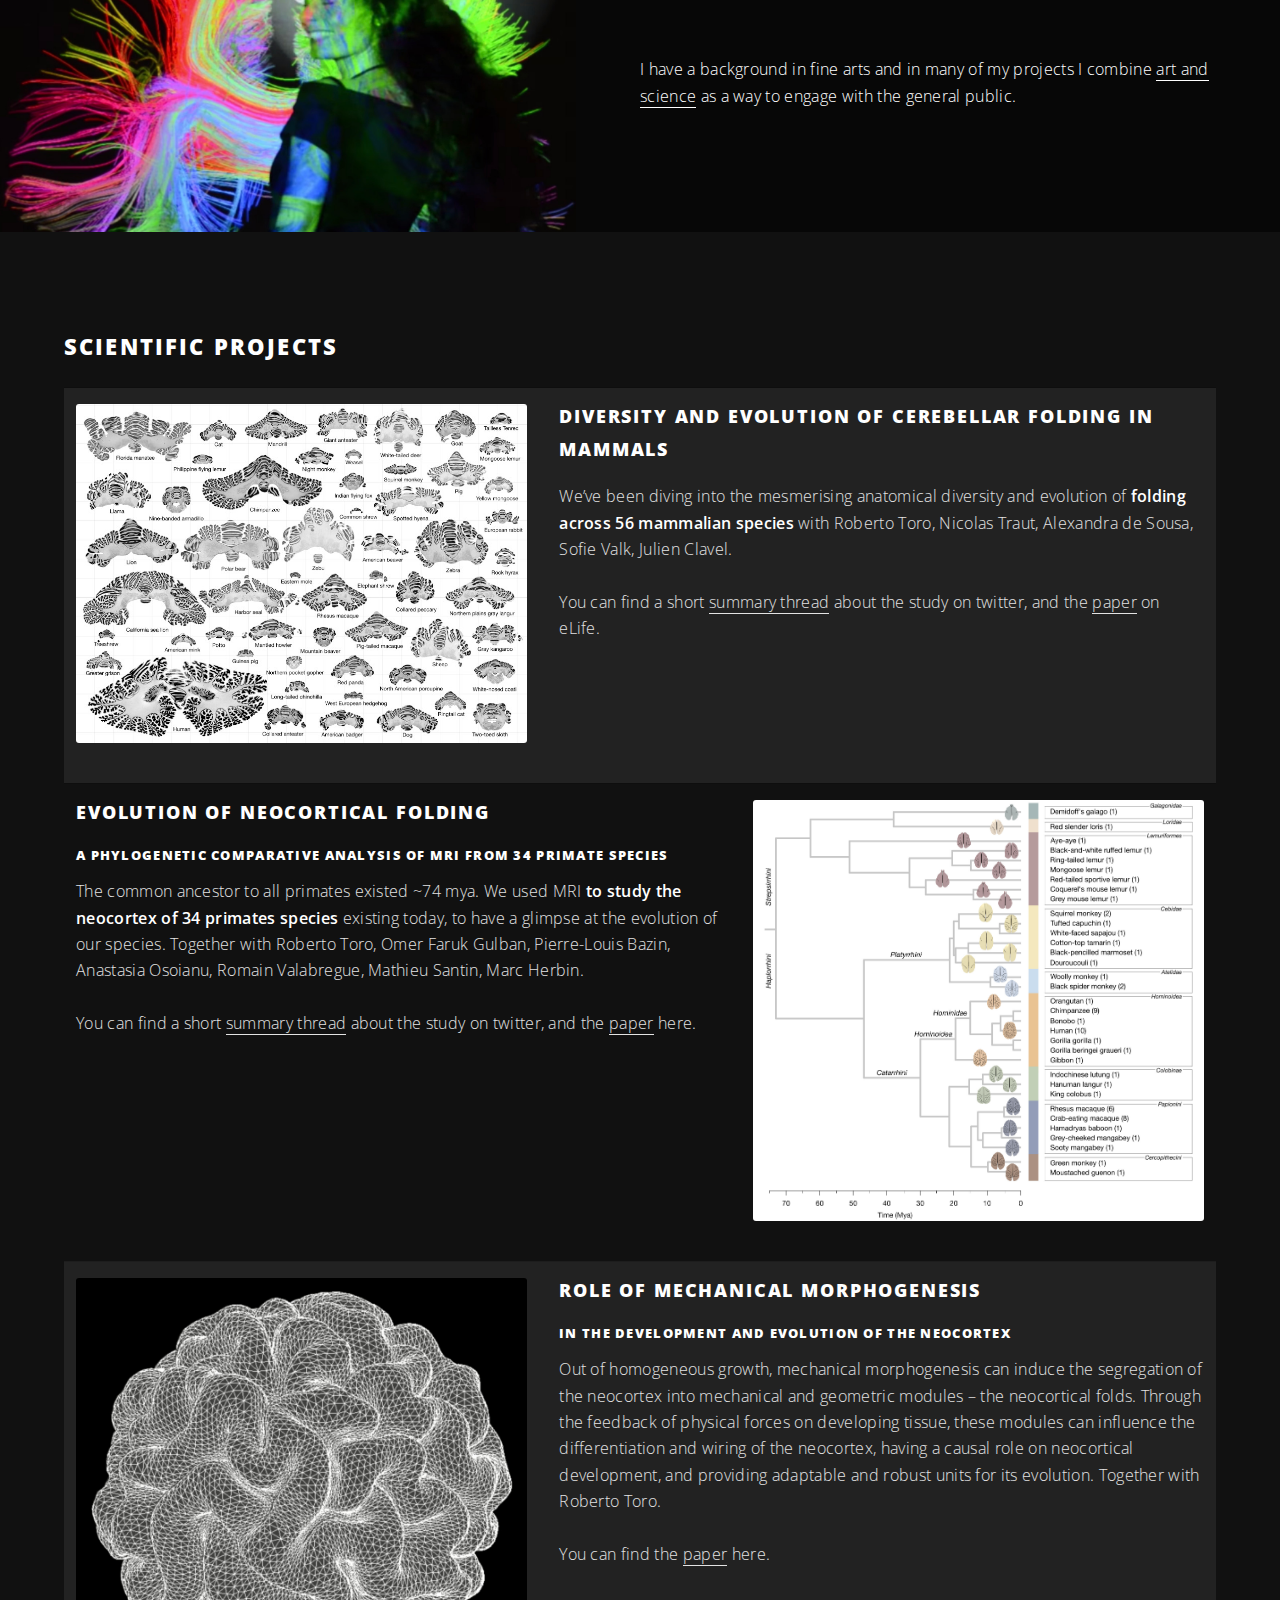
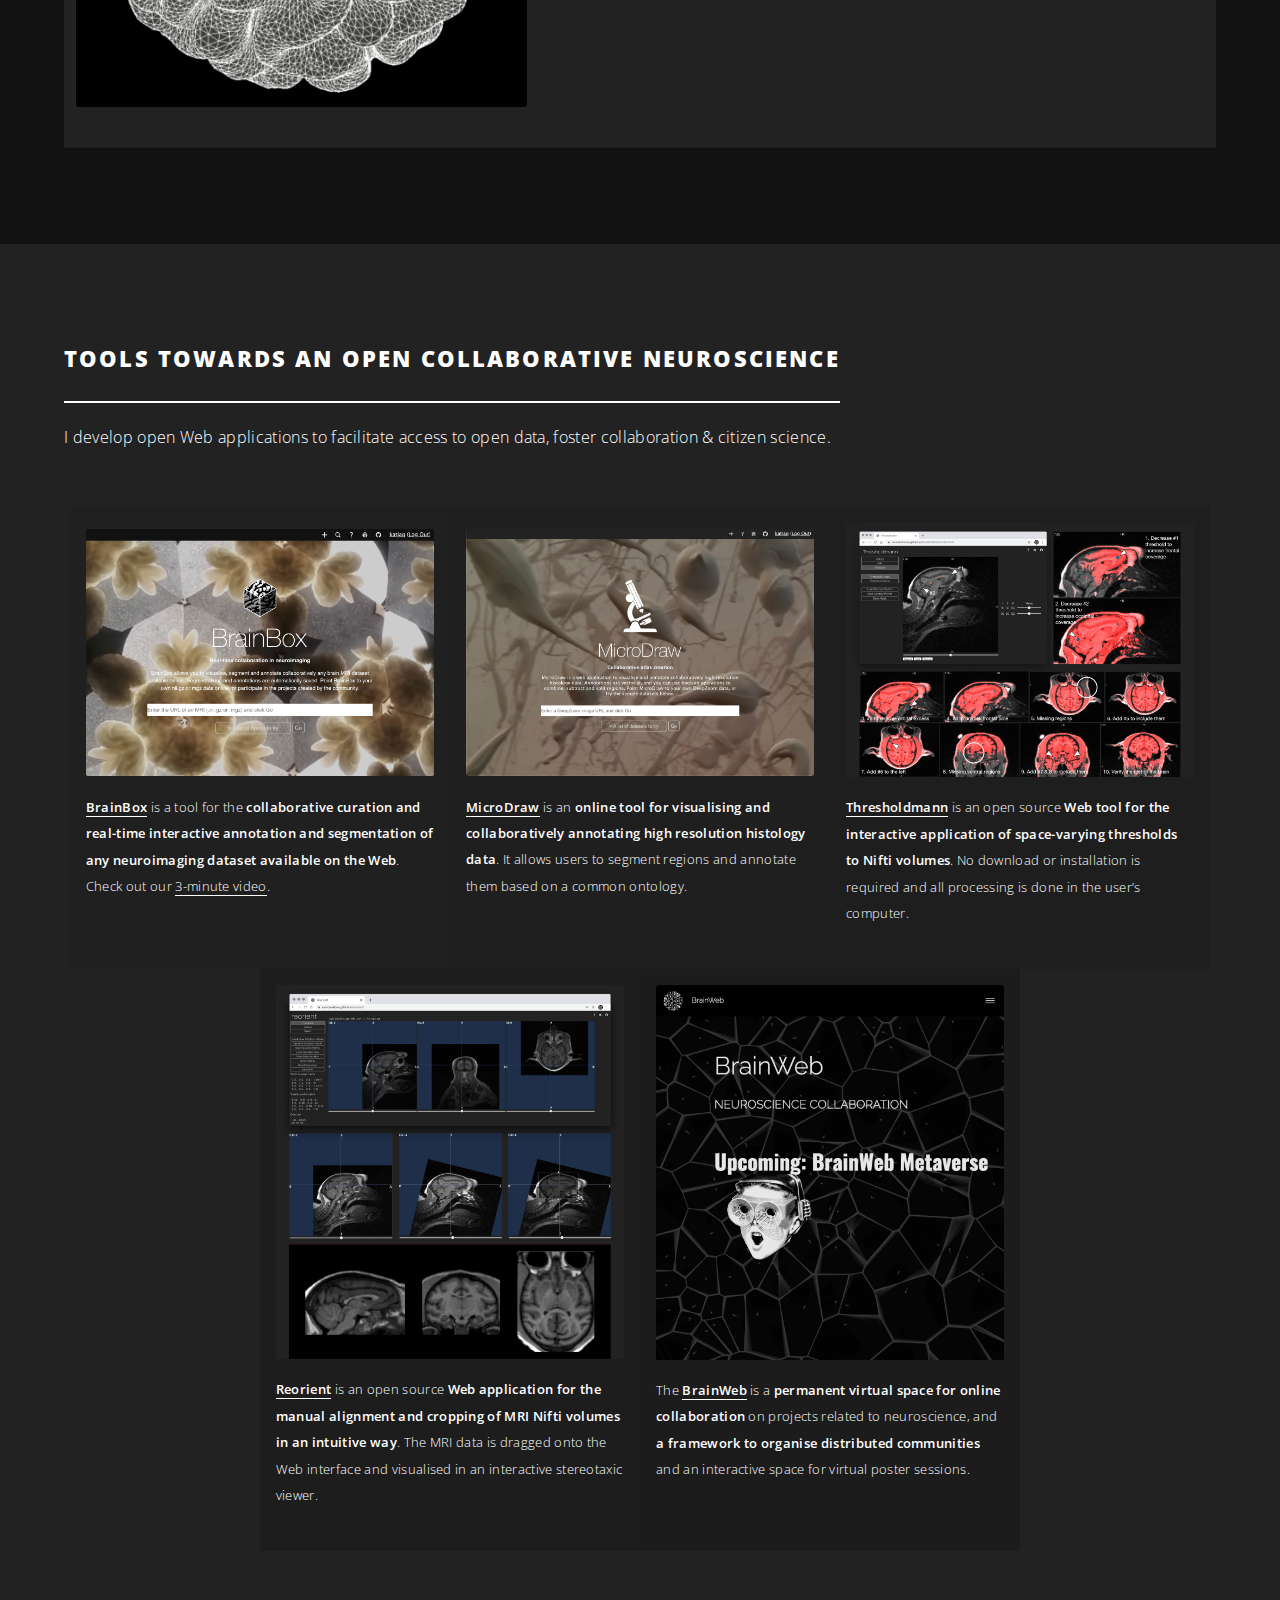
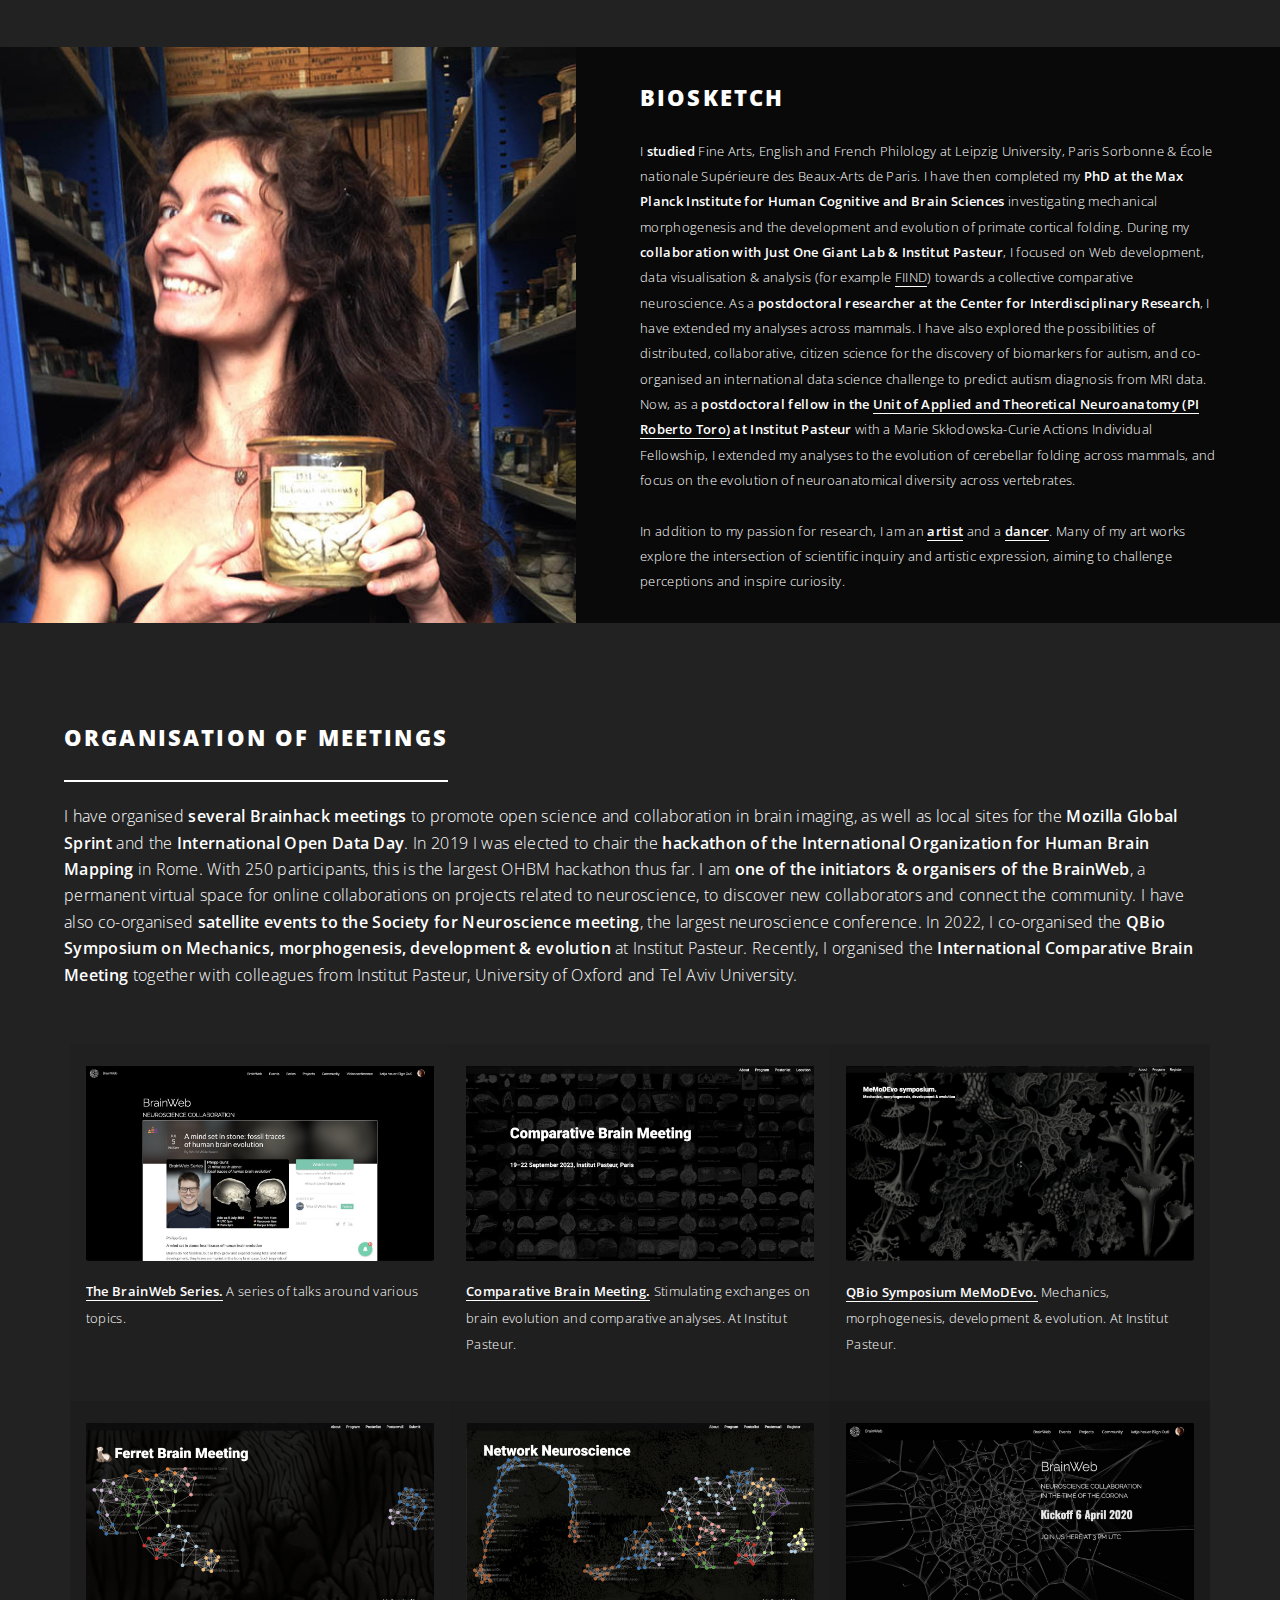
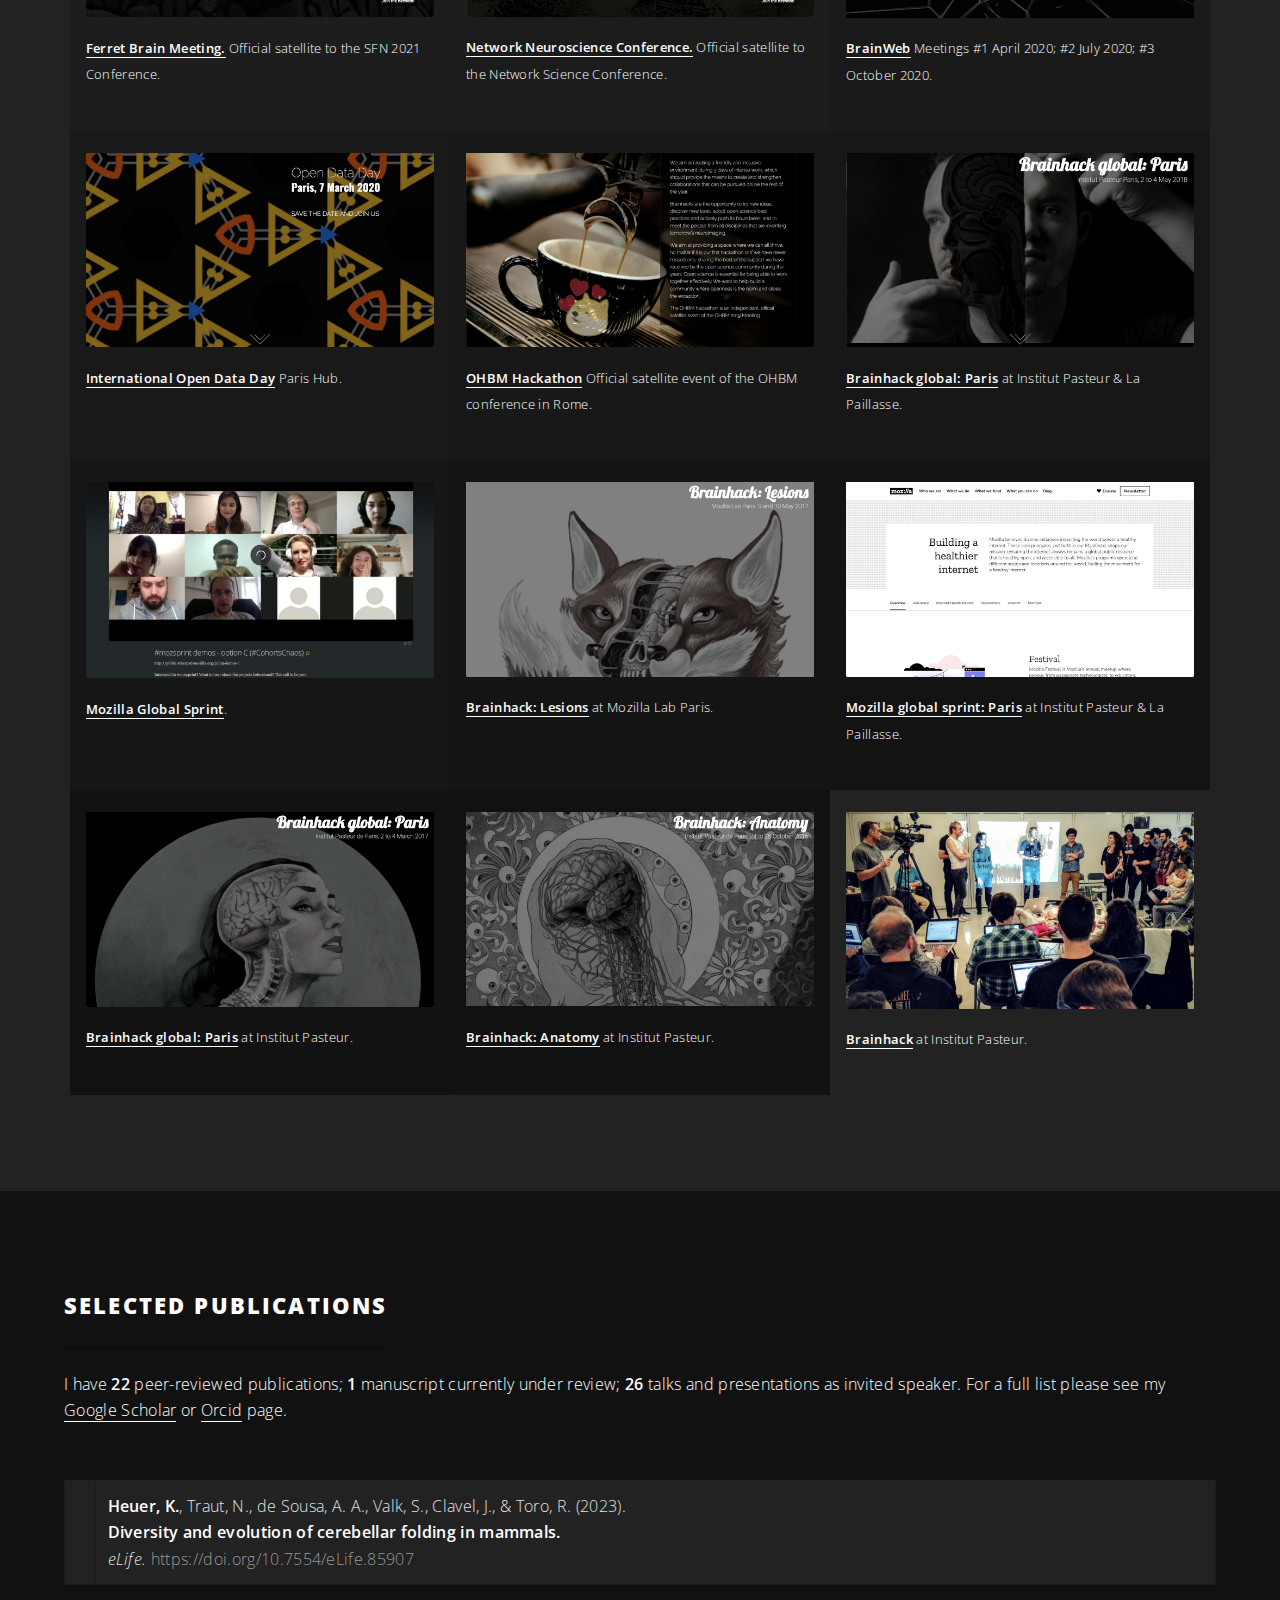
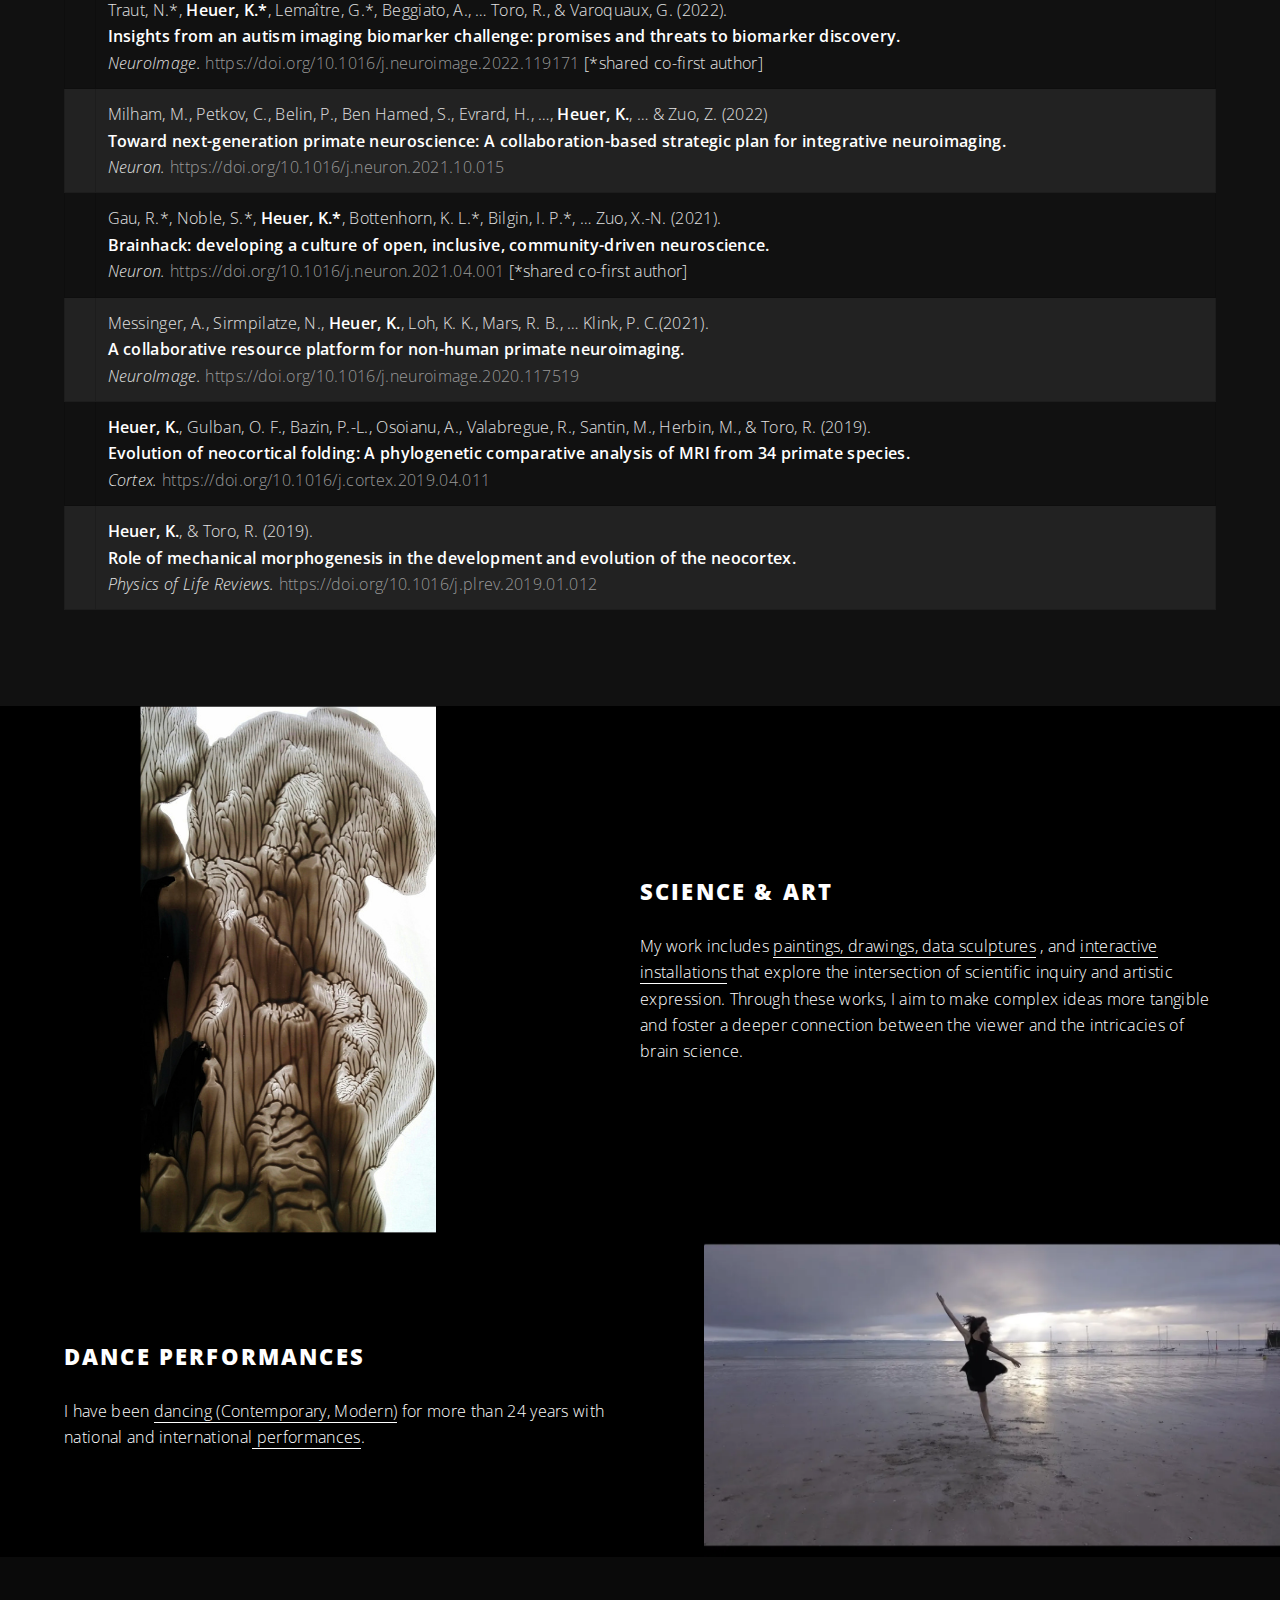
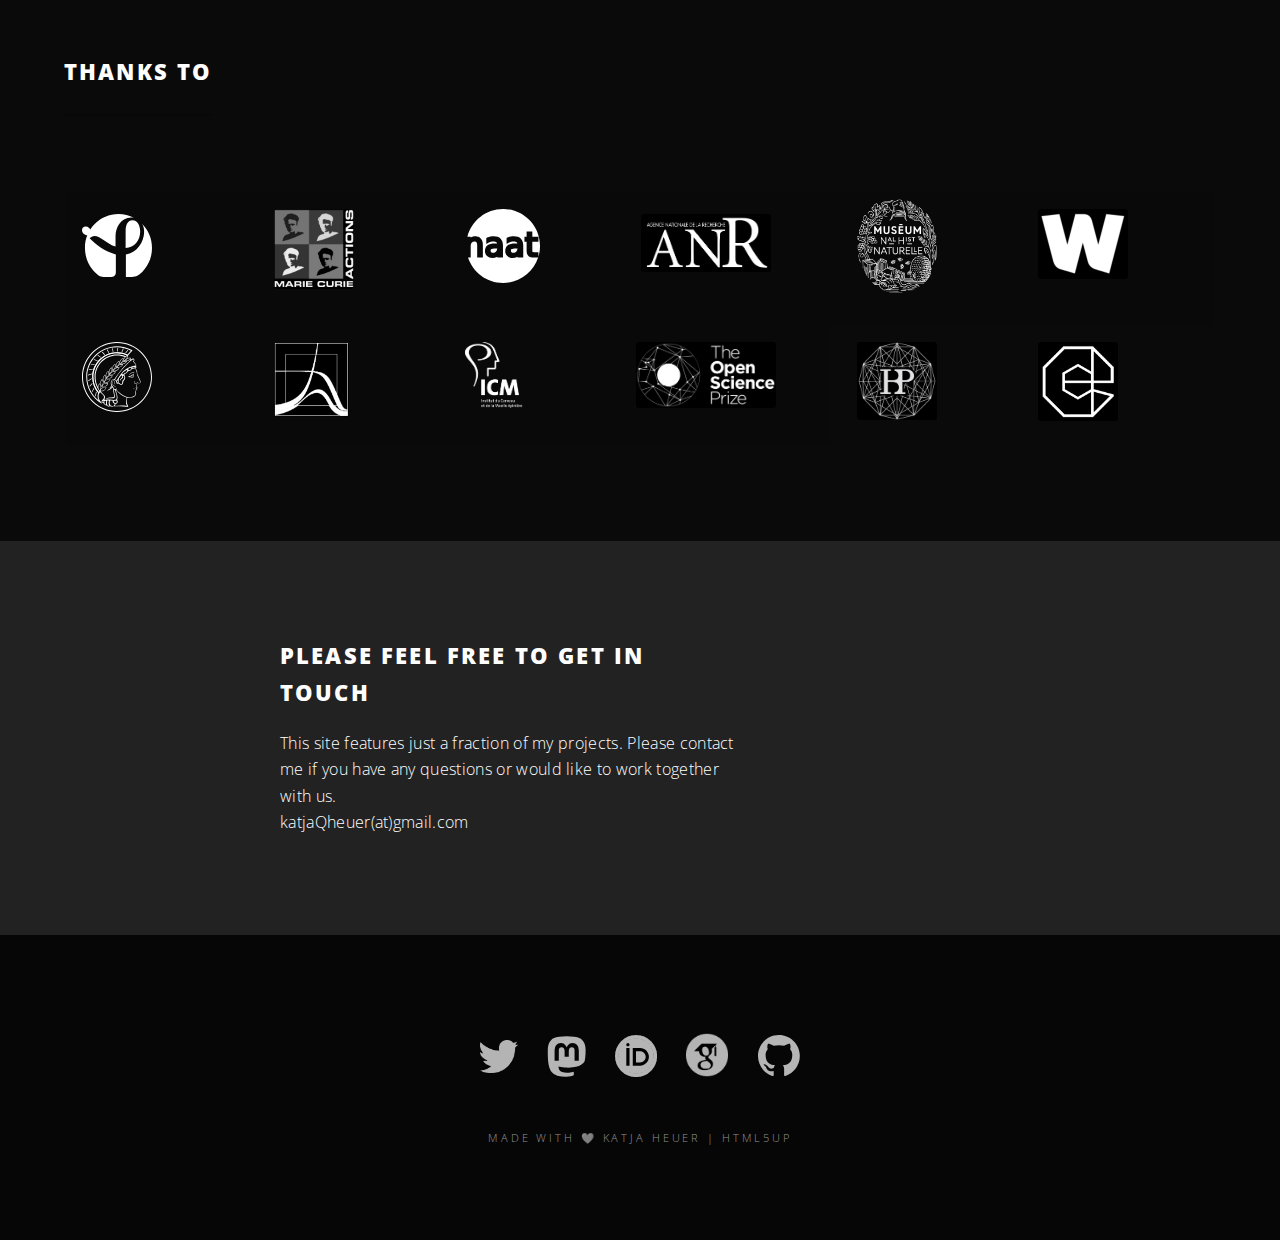
==== commit e671a100: "update science & art" ====
--- a/index.html
+++ b/index.html
@@ -402,16 +402,16 @@
 				<!-- Science & Art & Dancing -->
 					<section id="art" class="wrapper alt style1" style="background-color: black;">
 						<section class="spotlight">
-							<div class="image"><img src="images/katja_cerebellum.jpg" alt="" /></div>
+							<div class="image"><a href="https://www.canva.com/design/DAFfosH3wOY/N4MPMkzY5i5_8-hD5cdjDw/view?utm_content=DAFfosH3wOY&utm_campaign=designshare&utm_medium=link&utm_source=homepage_design_menu" target="_blank"><img src="images/katja_cerebellum.jpg" alt="" /></a></div>
 							<div class="content">
 								<h2>Science & Art</h2>
 								<p>
-									My <a href="https://www.canva.com/design/DAFfosH3wOY/N4MPMkzY5i5_8-hD5cdjDw/view?utm_content=DAFfosH3wOY&utm_campaign=designshare&utm_medium=link&utm_source=homepage_design_menu" target="_blank">visual art</a> includes paintings, drawings, data sculptures, and <a href="https://www.youtube.com/watch?v=6hMNZHsrNHw" target="_blank">interactive installations</a> that explore the intersection of scientific inquiry and artistic expression. Through these works, I aim to make complex ideas more tangible and foster a deeper connection between the viewer and the intricacies of brain science.  
+									My work includes <a href="https://www.canva.com/design/DAFfosH3wOY/N4MPMkzY5i5_8-hD5cdjDw/view?utm_content=DAFfosH3wOY&utm_campaign=designshare&utm_medium=link&utm_source=homepage_design_menu" target="_blank">paintings, drawings, data sculptures</a> , and <a href="https://www.youtube.com/watch?v=6hMNZHsrNHw" target="_blank">interactive installations</a> that explore the intersection of scientific inquiry and artistic expression. Through these works, I aim to make complex ideas more tangible and foster a deeper connection between the viewer and the intricacies of brain science.  
 								</p>
 							</div>
 						</section>
 						<section class="spotlight">
-							<div class="image"><img src="images/katja_dancing.webp" alt="" /></div><div class="content">
+							<div class="image"><a href="https://www.youtube.com/watch?v=OZfHj7F2FzQ" target="_blank"><img src="images/katja_dancing.webp" alt="" /></a></div><div class="content">
 								<h2>Dance performances</h2>
 								<p>
 									I have been <a href="https://www.youtube.com/watch?v=OZfHj7F2FzQ" target="_blank">dancing (Contemporary, Modern)</a> for more than 24 years with national and international<a href="http://tiny.cc/danceFalling" target="_blank"> performances</a>.
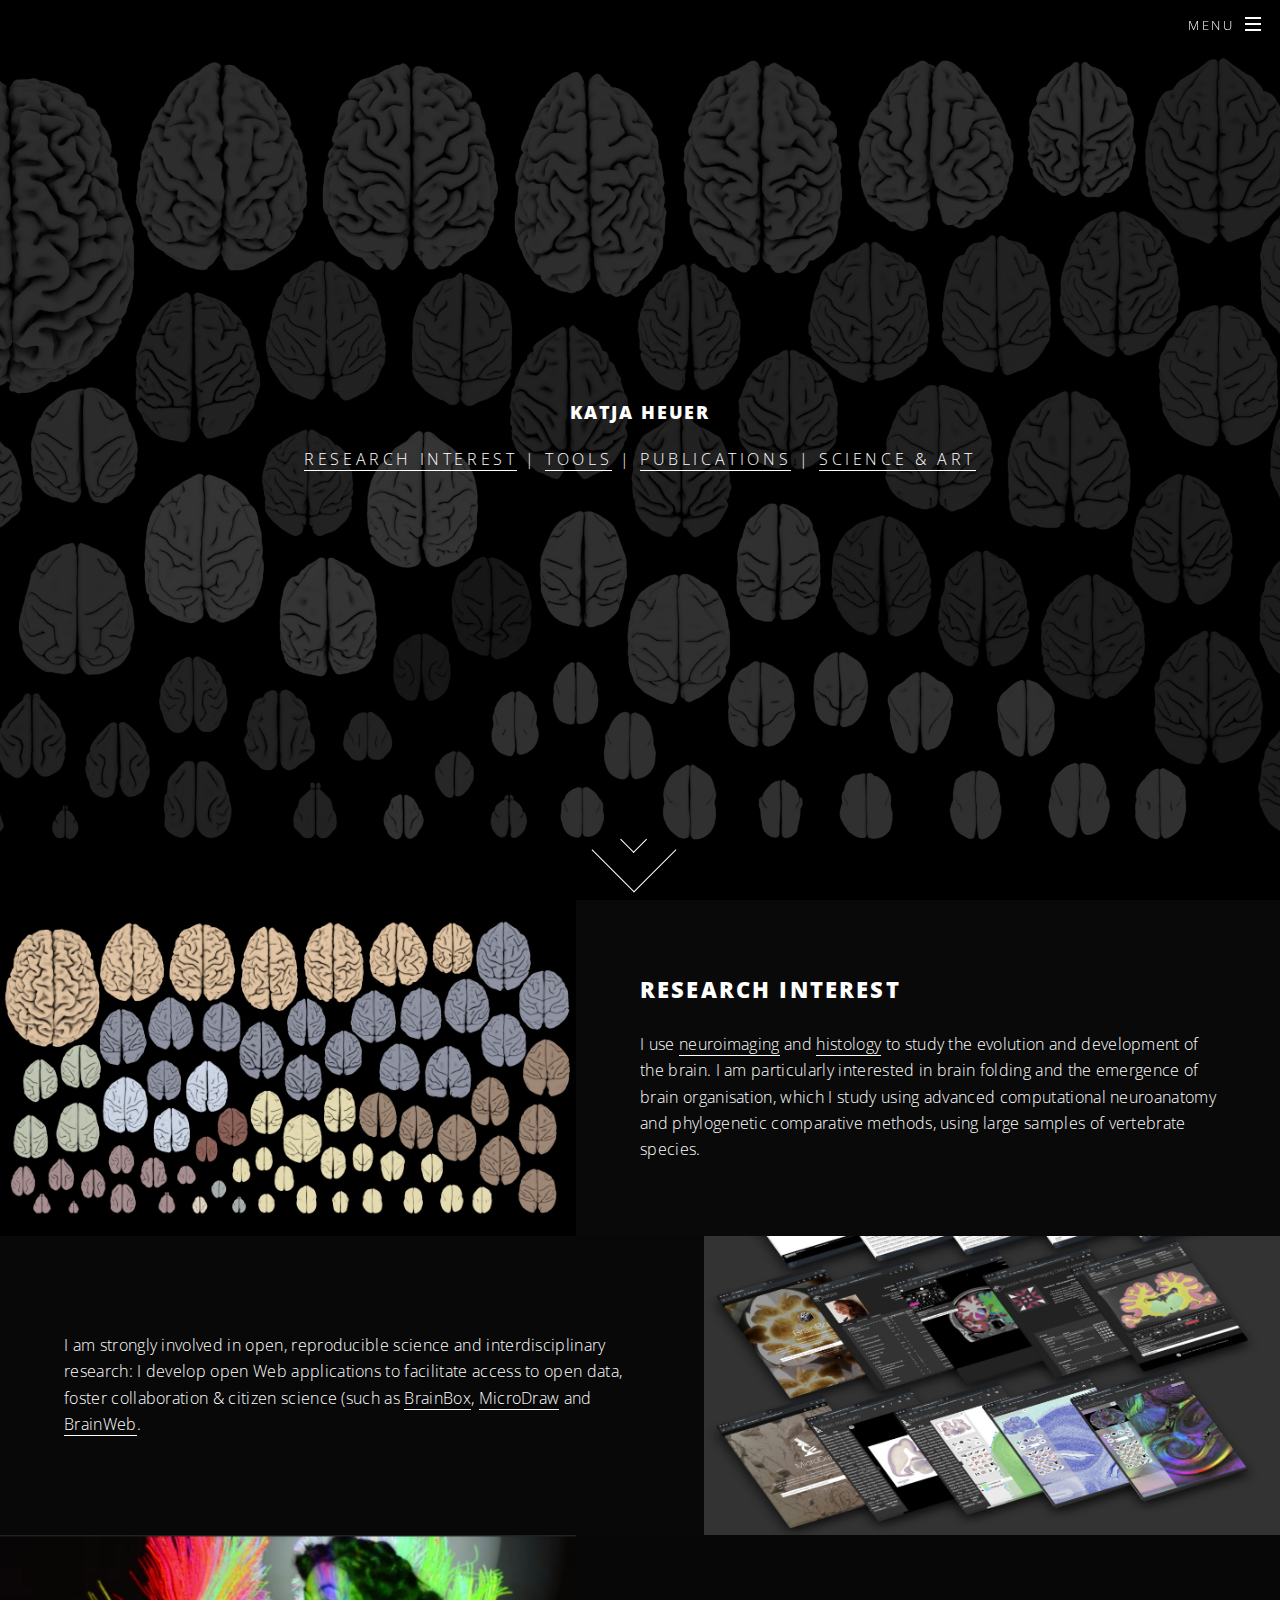
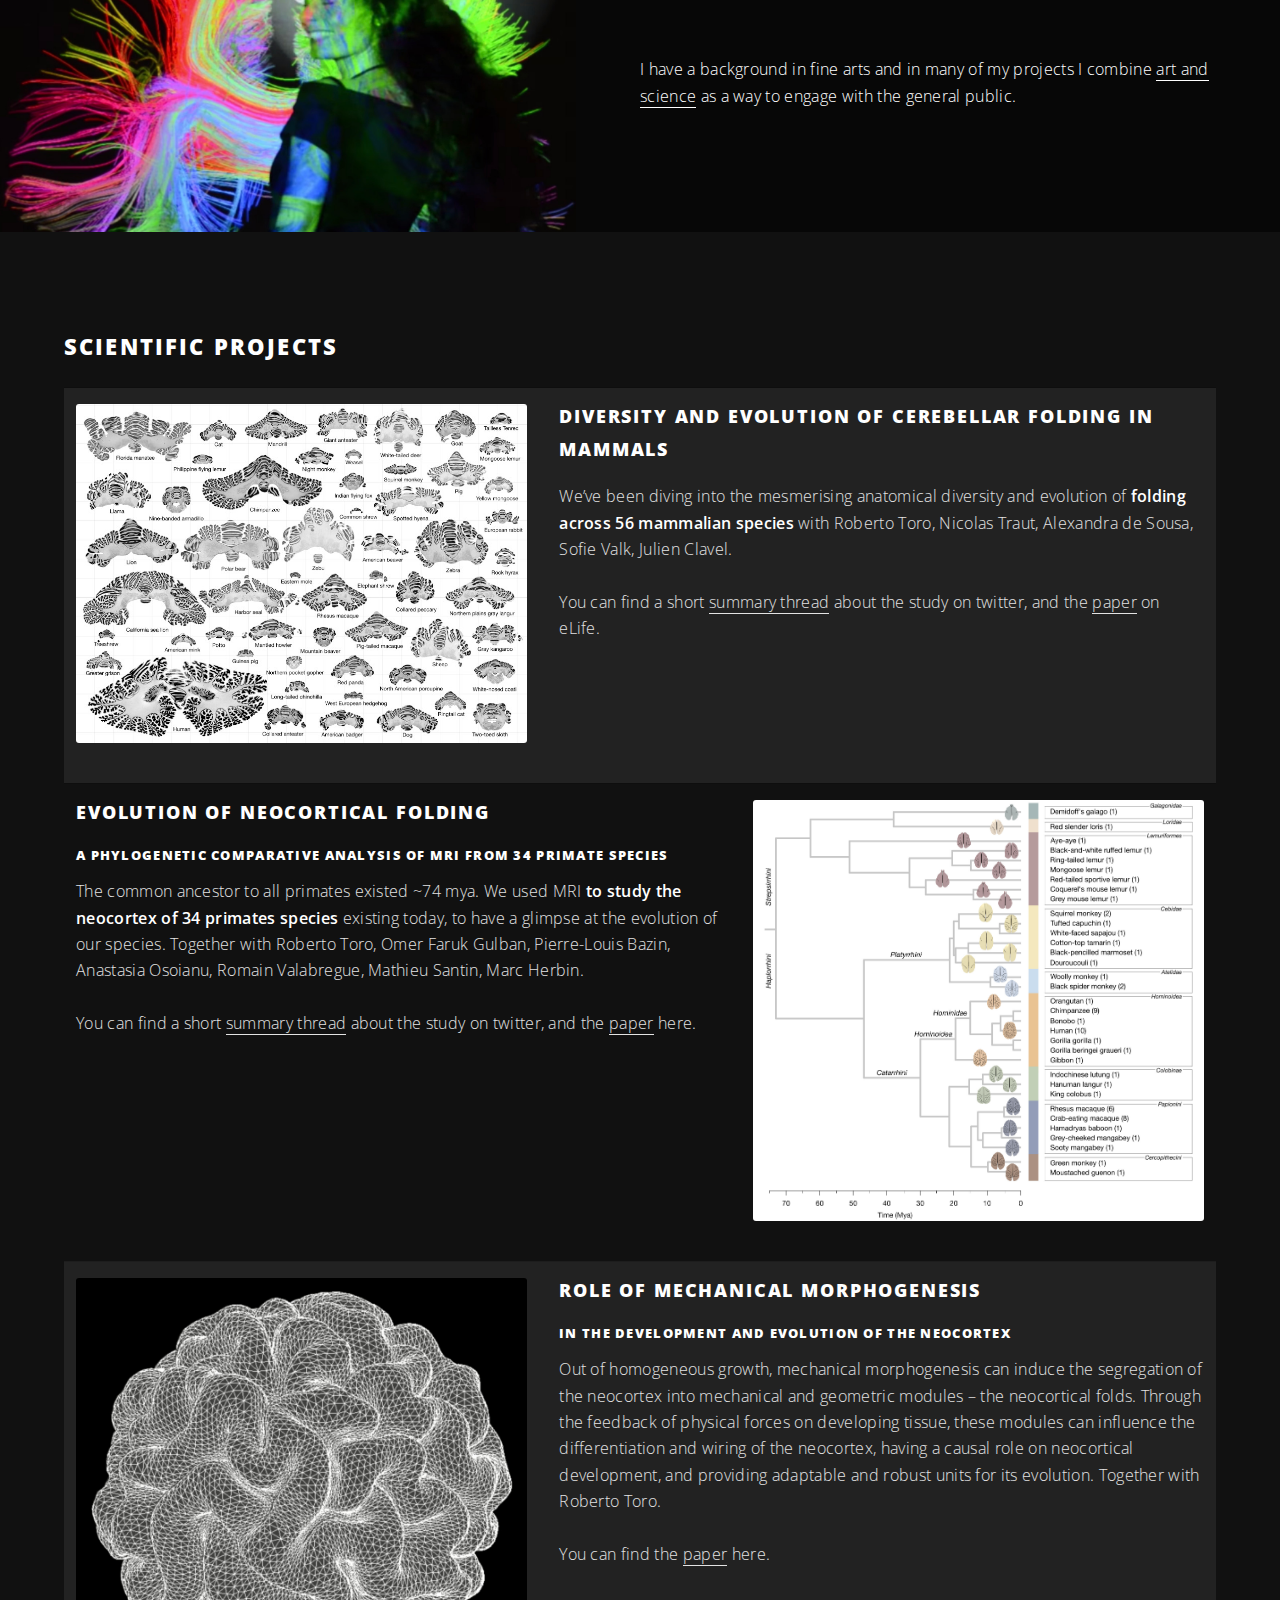
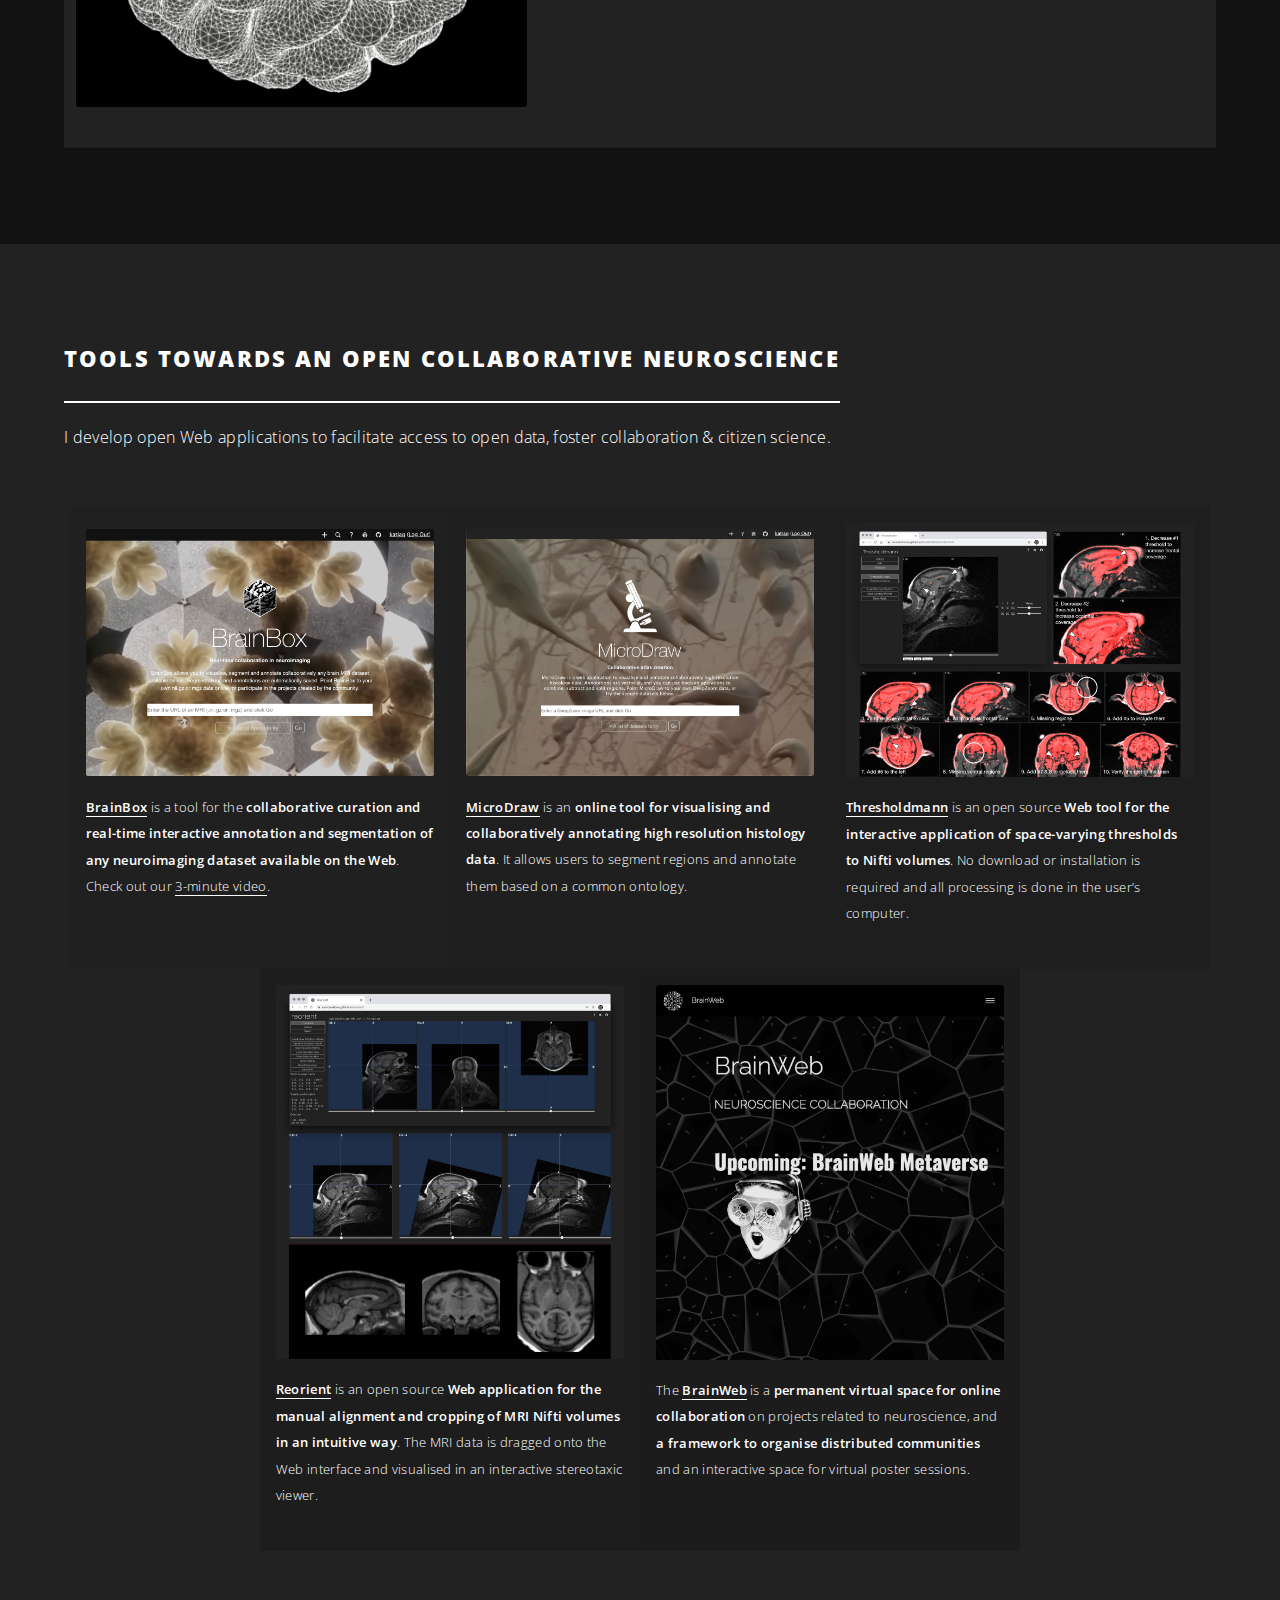
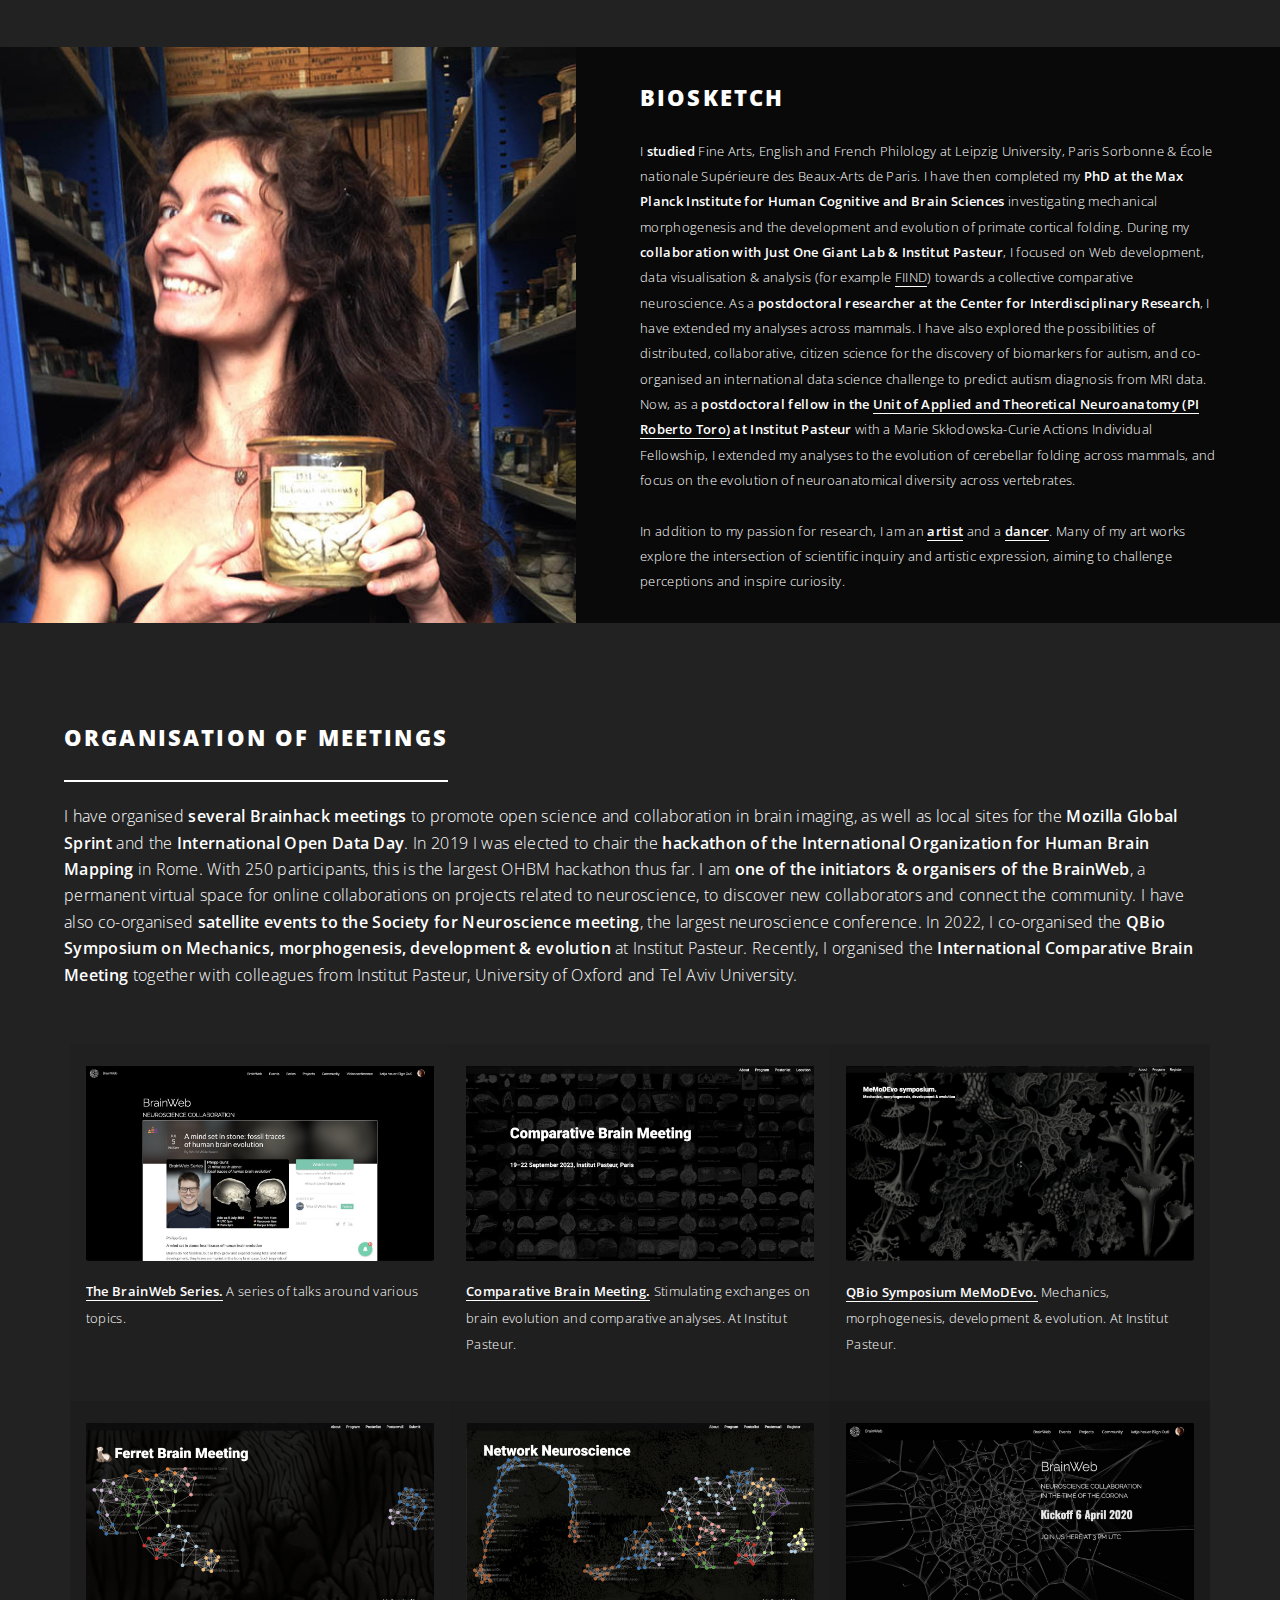
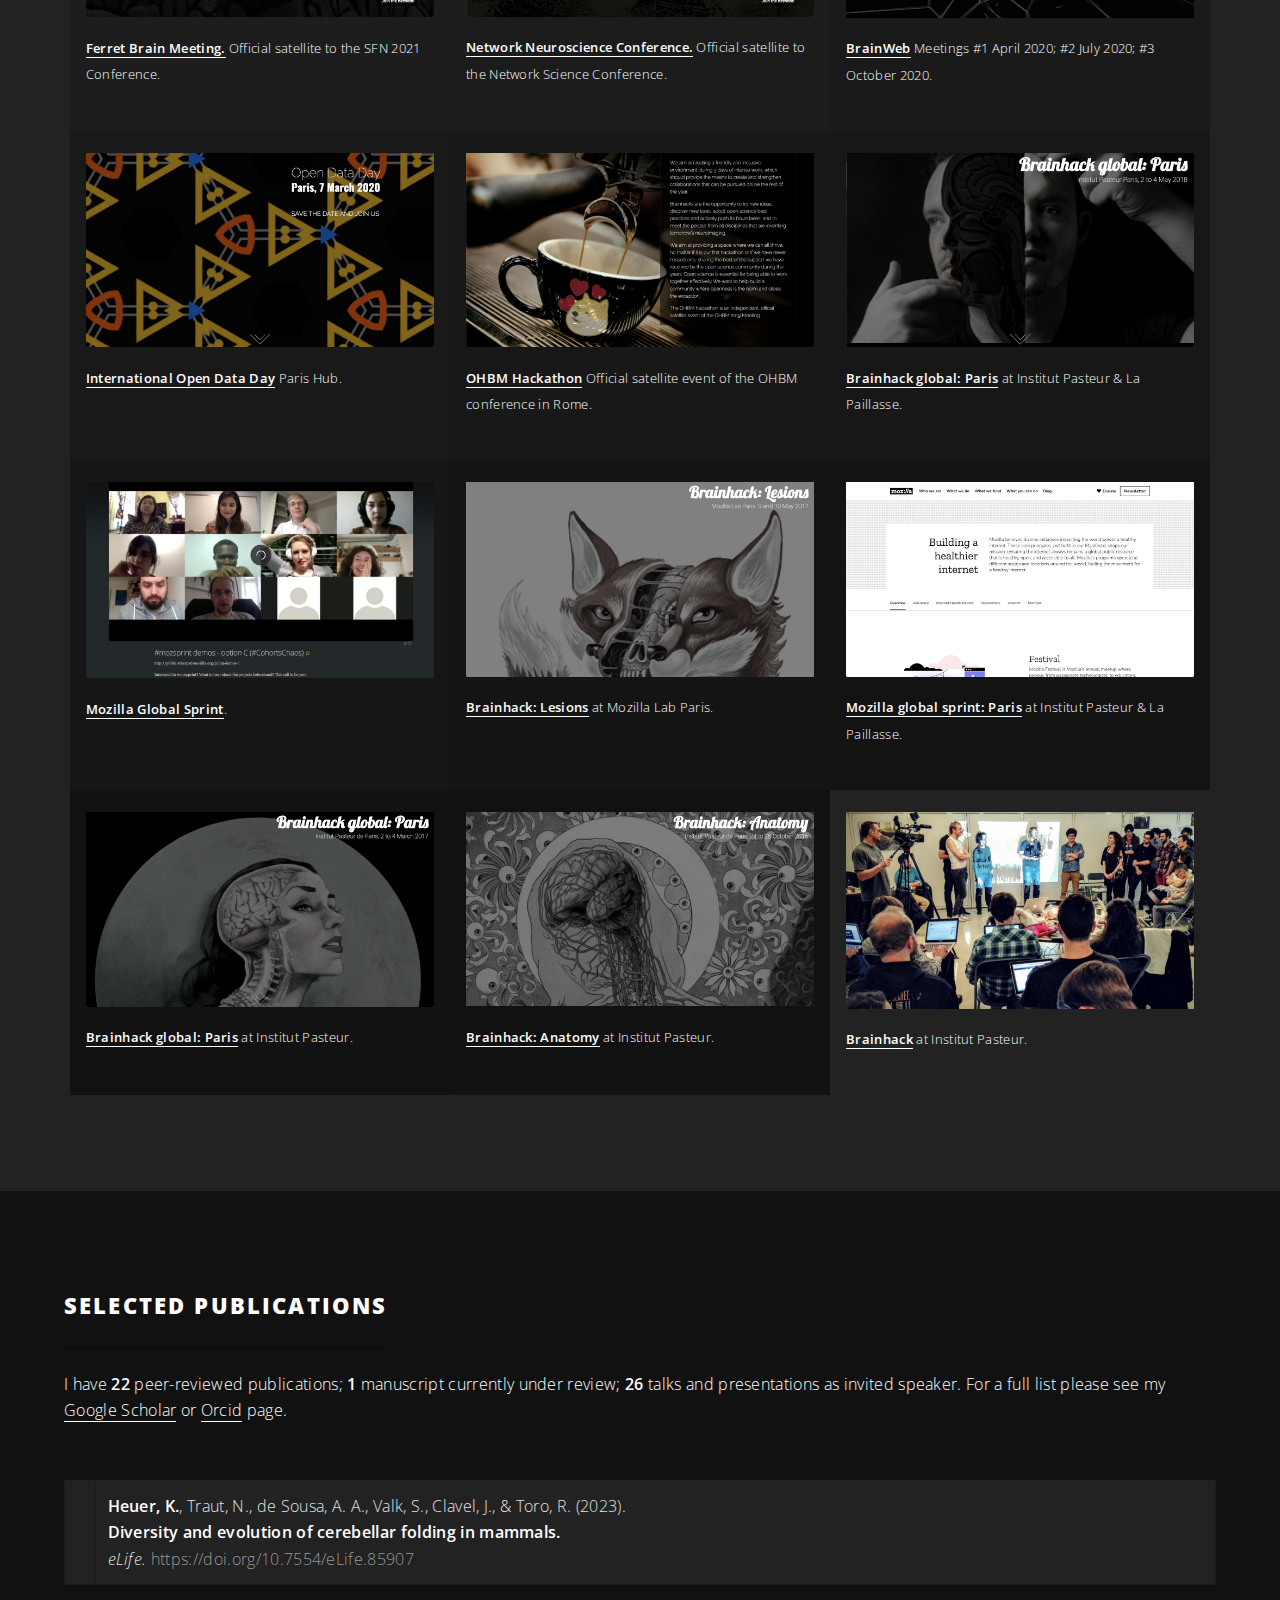
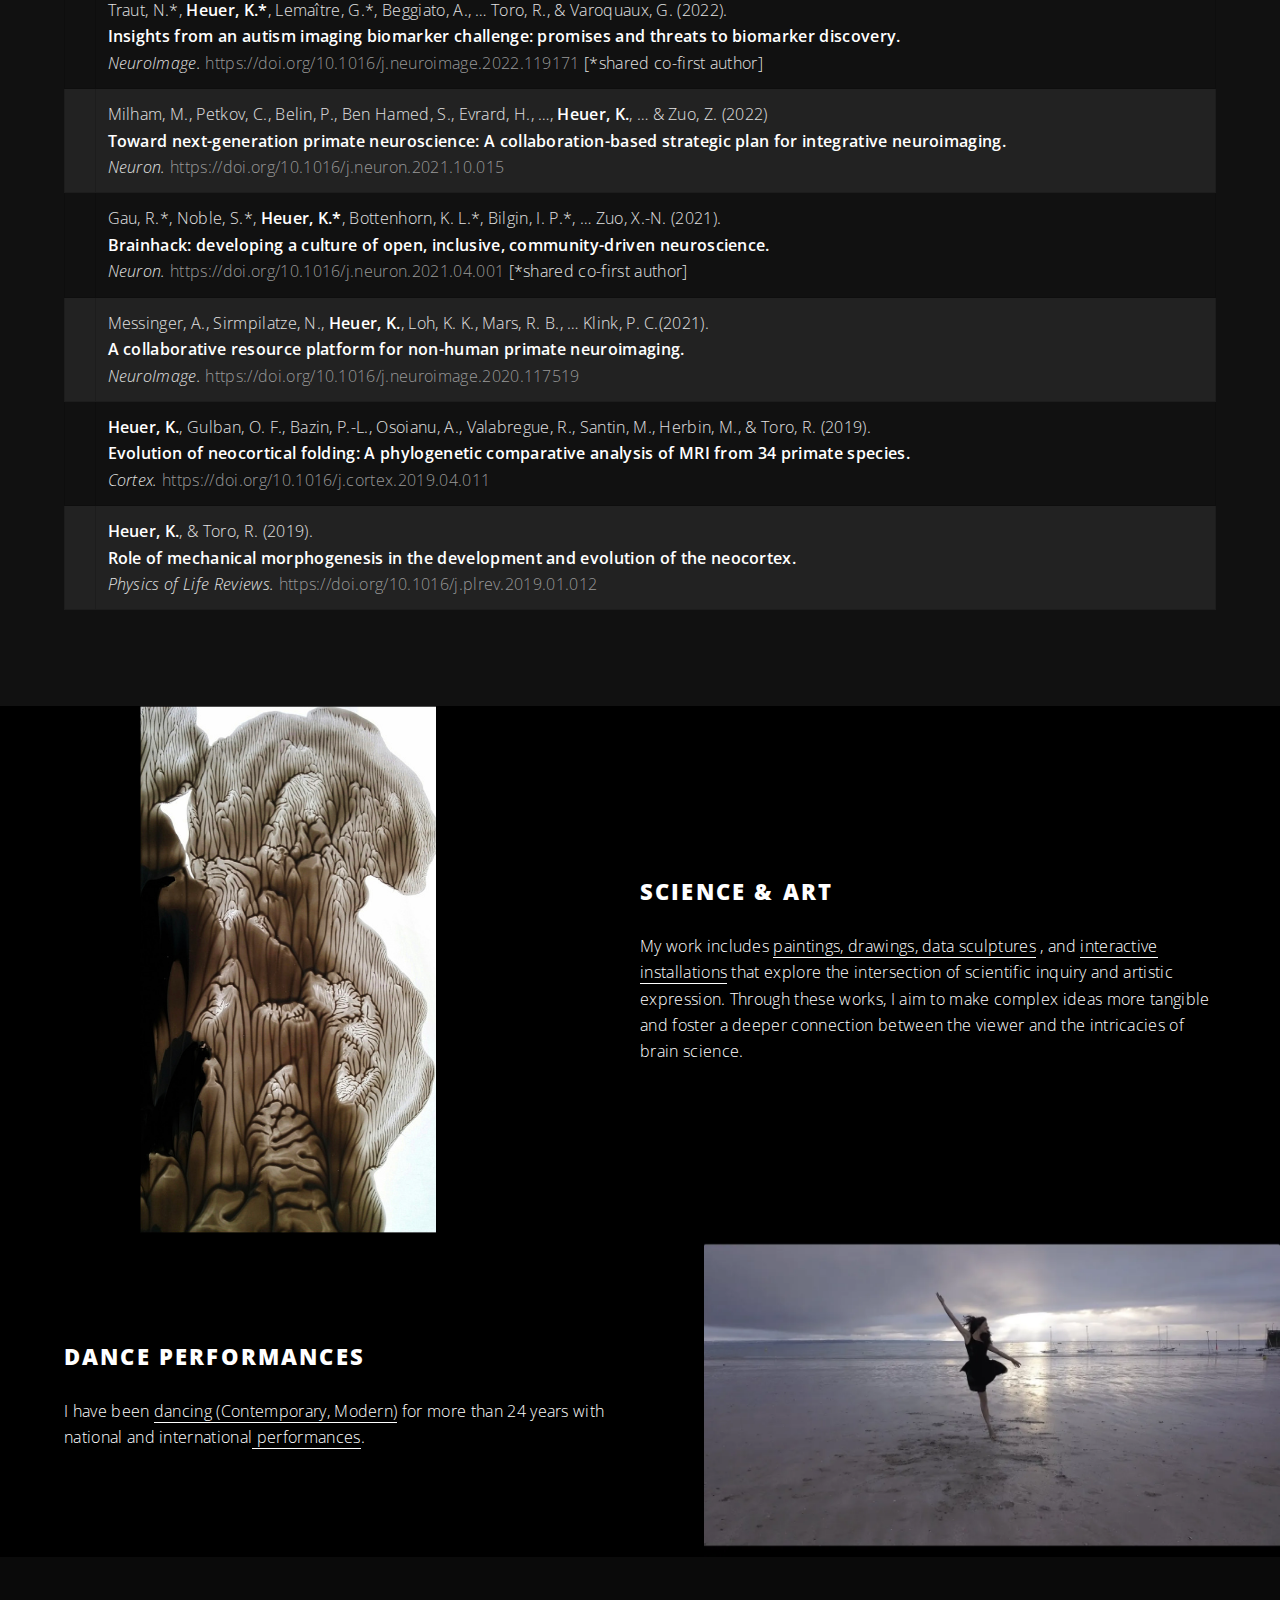
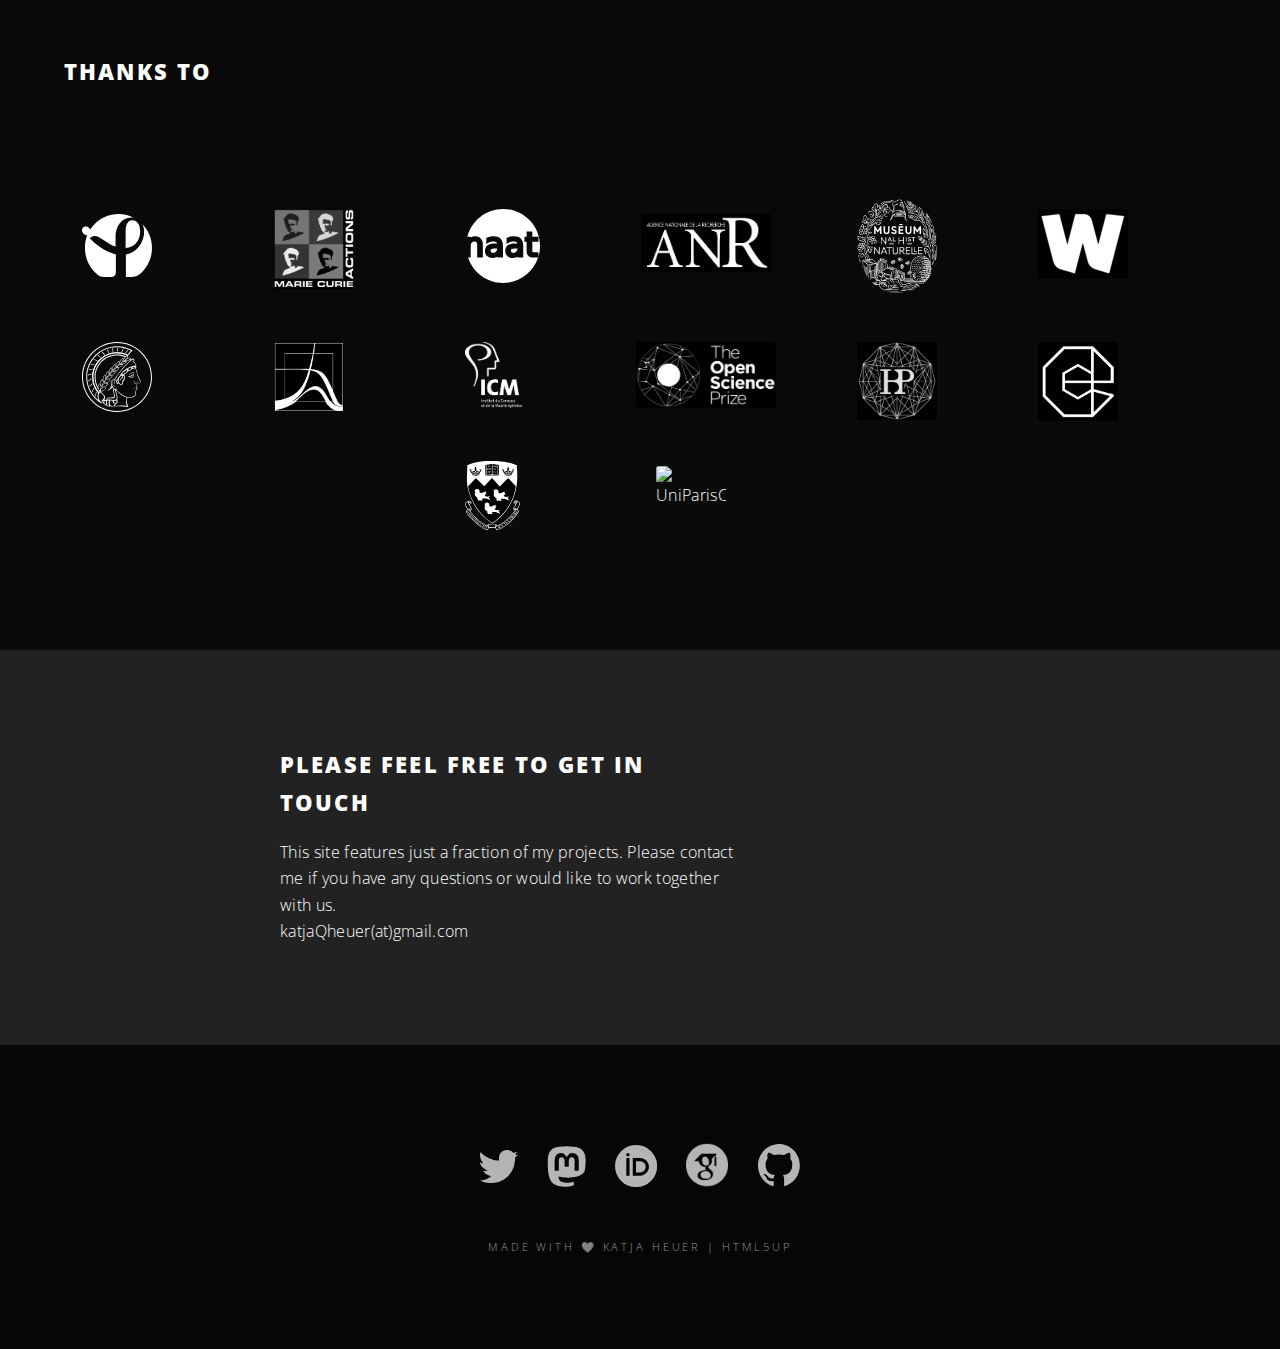
==== commit 5fbe8eed: "add BBT McGill funding" ====
--- a/index.html
+++ b/index.html
@@ -457,7 +457,7 @@
 									<a href="https://www.cbs.mpg.de/en" target="_blank" style="border:none;"><img class="image center" style="width:70px;" src="images/logos/MPI_cbs_white-on-transp.svg" alt="MPIcbs" /></a>
 								</li>
 								<li class="icon ">
-									<a href="https://www.demogr.mpg.de/en" target="_blank" style="border:none;"><img class="image center" style="width:75px;" src="images/logos/MPIdemogr.png" alt="MPIdemogr" /></a>
+									<a href="https://www.demogr.mpg.de/en" target="_blank" style="border:none;"><img class="image center" style="width:70px;" src="images/logos/MPIdemogr.png" alt="MPIdemogr" /></a>
 								</li>
 								<li class="icon ">
 									<a href="https://institutducerveau-icm.org/en" target="_blank" style="border:none;"><img class="image center" style="width:65px;" src="images/logos/ICM_logo_white.png" alt="ICM" /></a>
@@ -470,6 +470,12 @@
 								</li>
 								<li class="icon ">
 									<a href="https://dim-elicit.fr/en" target="_blank" style="border:none;"><img class="image center" style="width:80px;" src="images/logos/DimElicit.png" alt="dim" /></a>
+								</li>
+								<li class="icon ">
+									<a href="https://www.mcgill.ca" target="_blank" style="border:none;"><img class="image center" style="width:55px;" src="images/logos/University_McGill_logo_bw.svg" alt="McGill" /></a>
+								</li>
+								<li class="icon ">
+									<a href="https://u-paris.fr/en" target="_blank" style="border:none;"><img class="image center" style="width:70px;position:relative;top:5px;" src="images/logos/uniparis.png" alt="UniParisCite" /></a>
 								</li>
 							</ul>
 						</div>
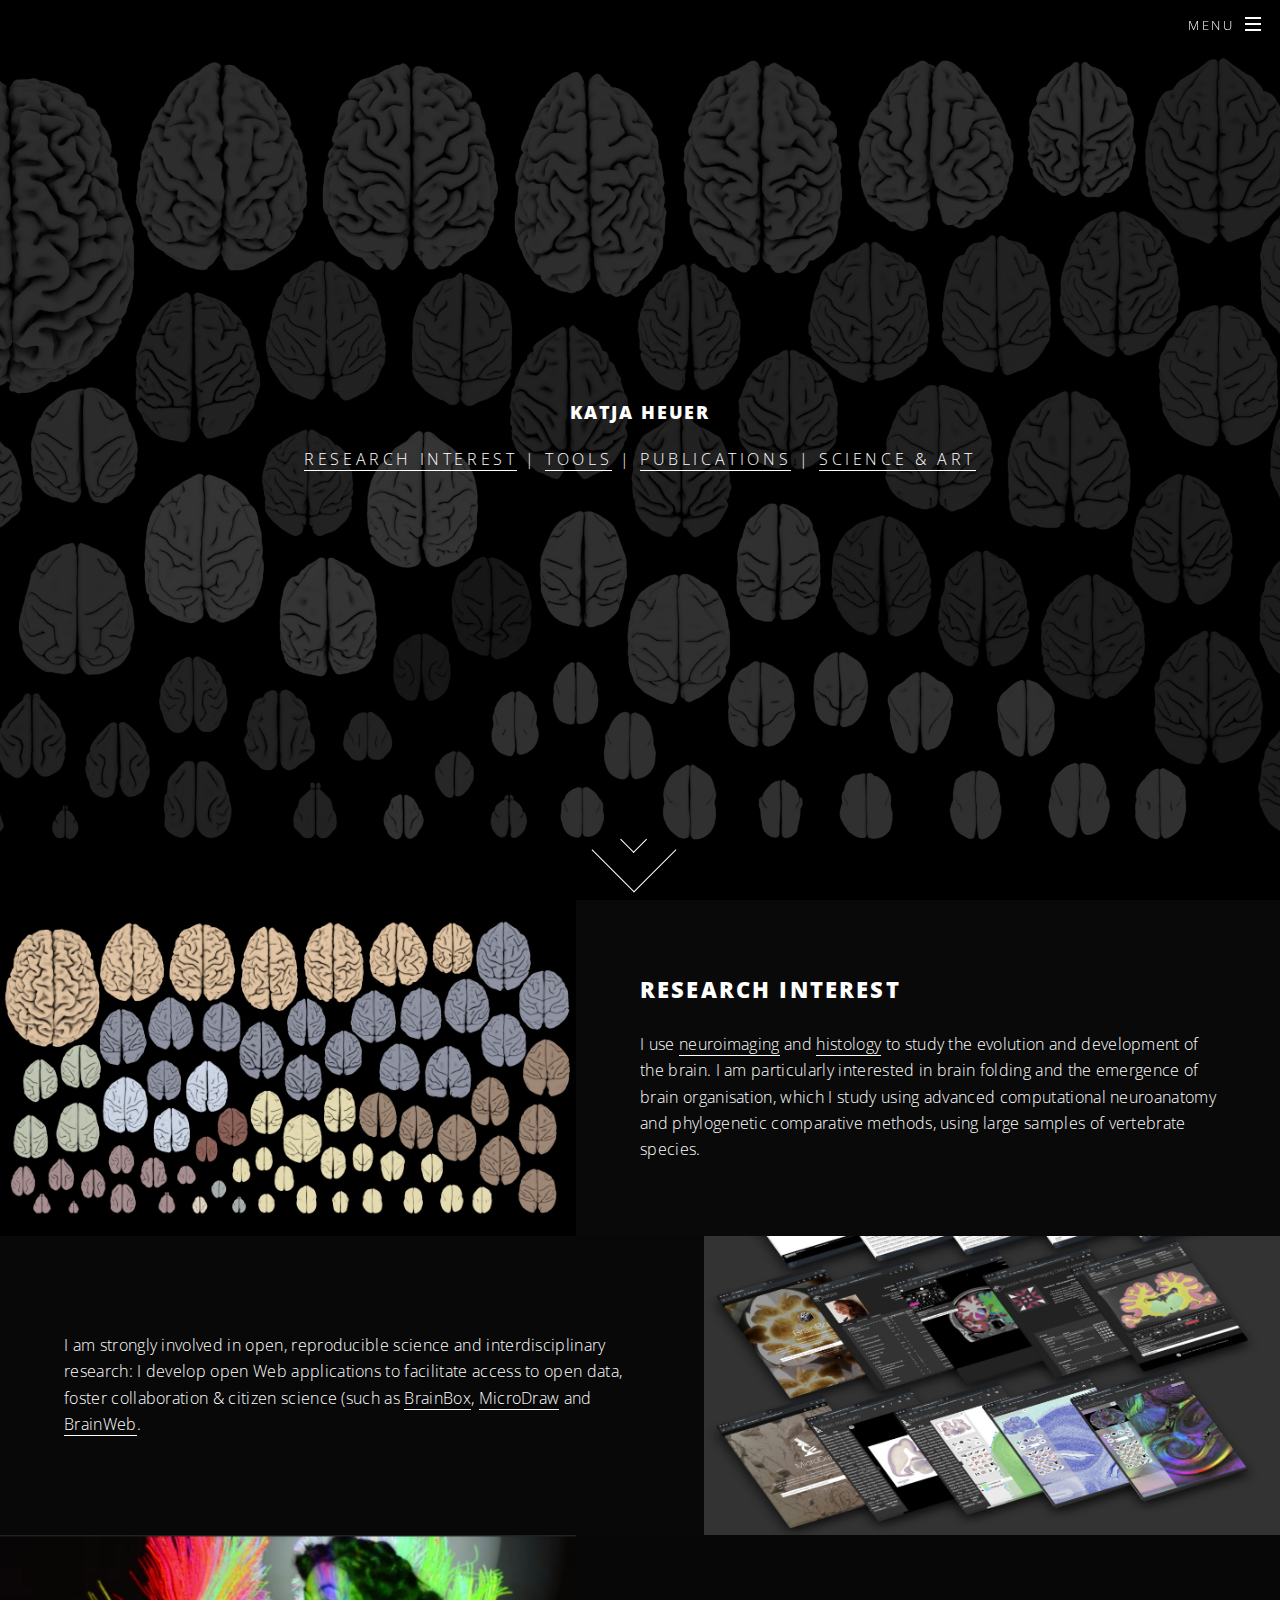
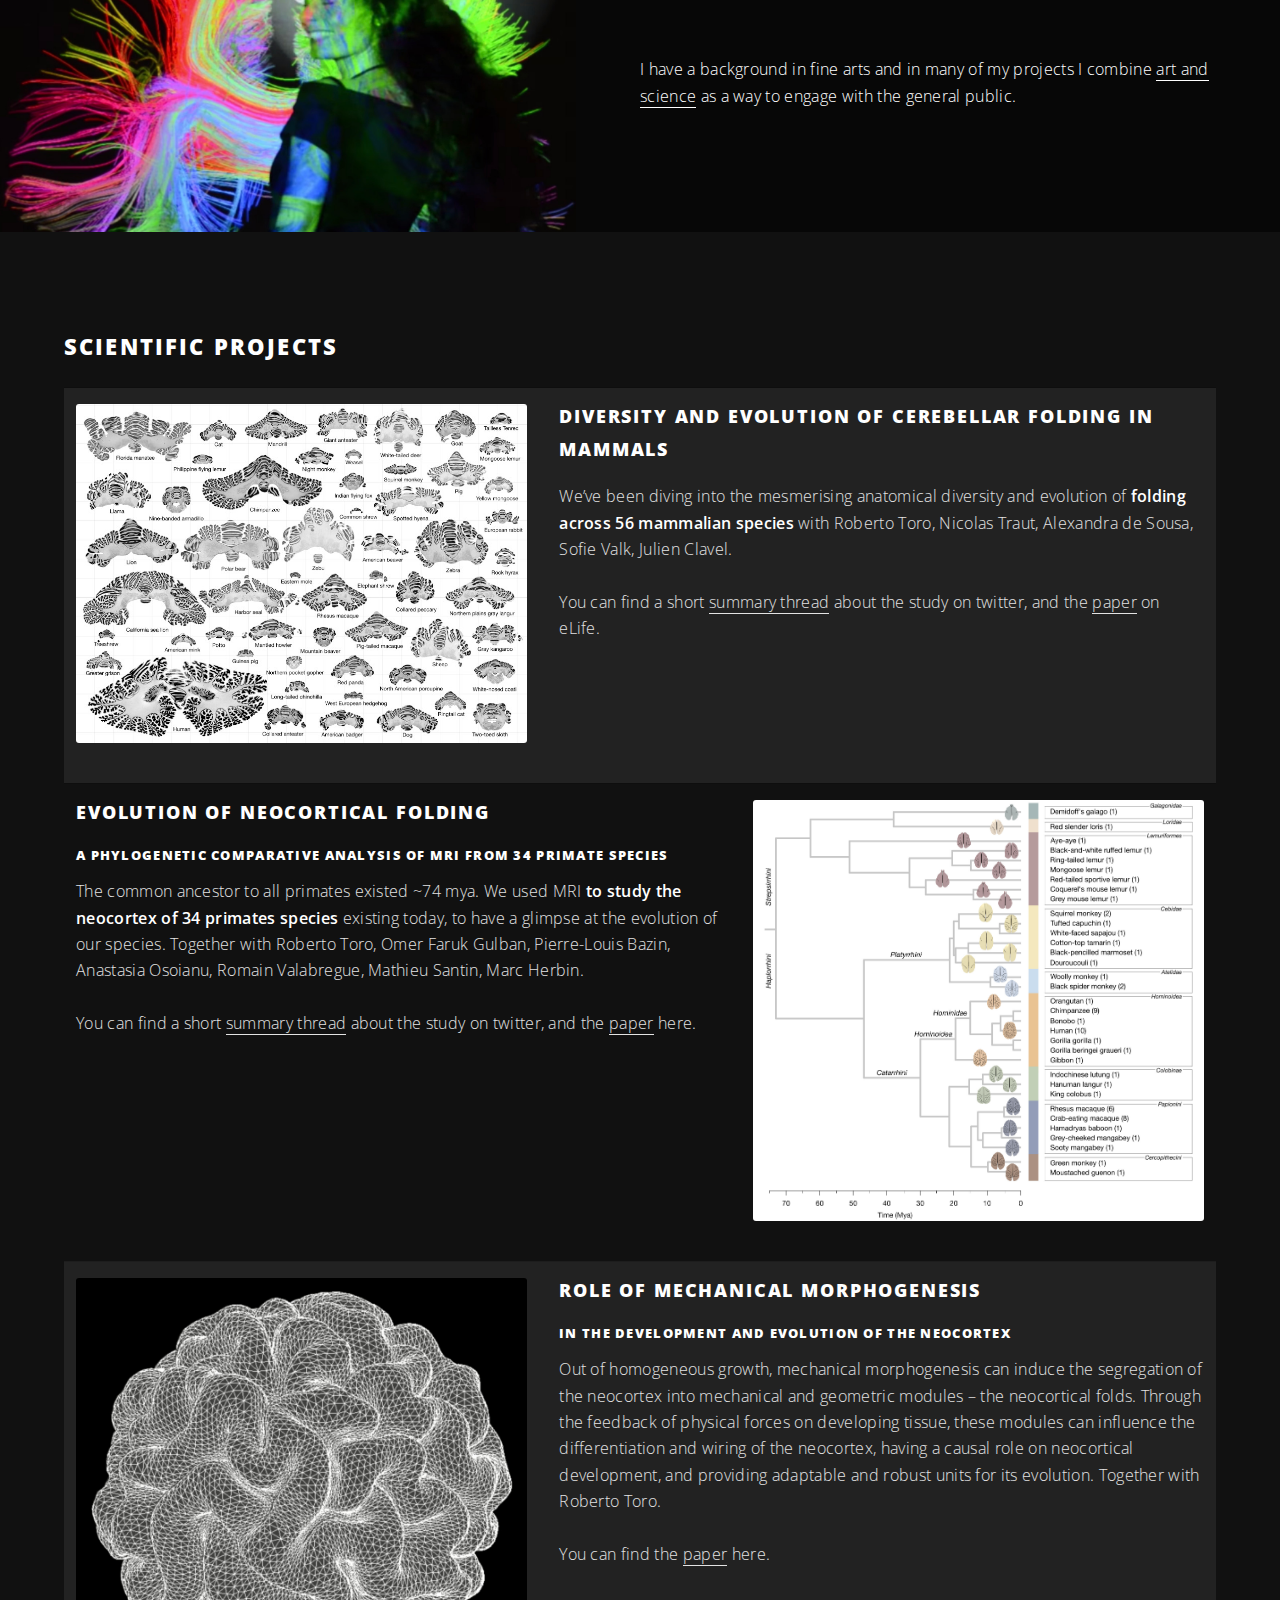
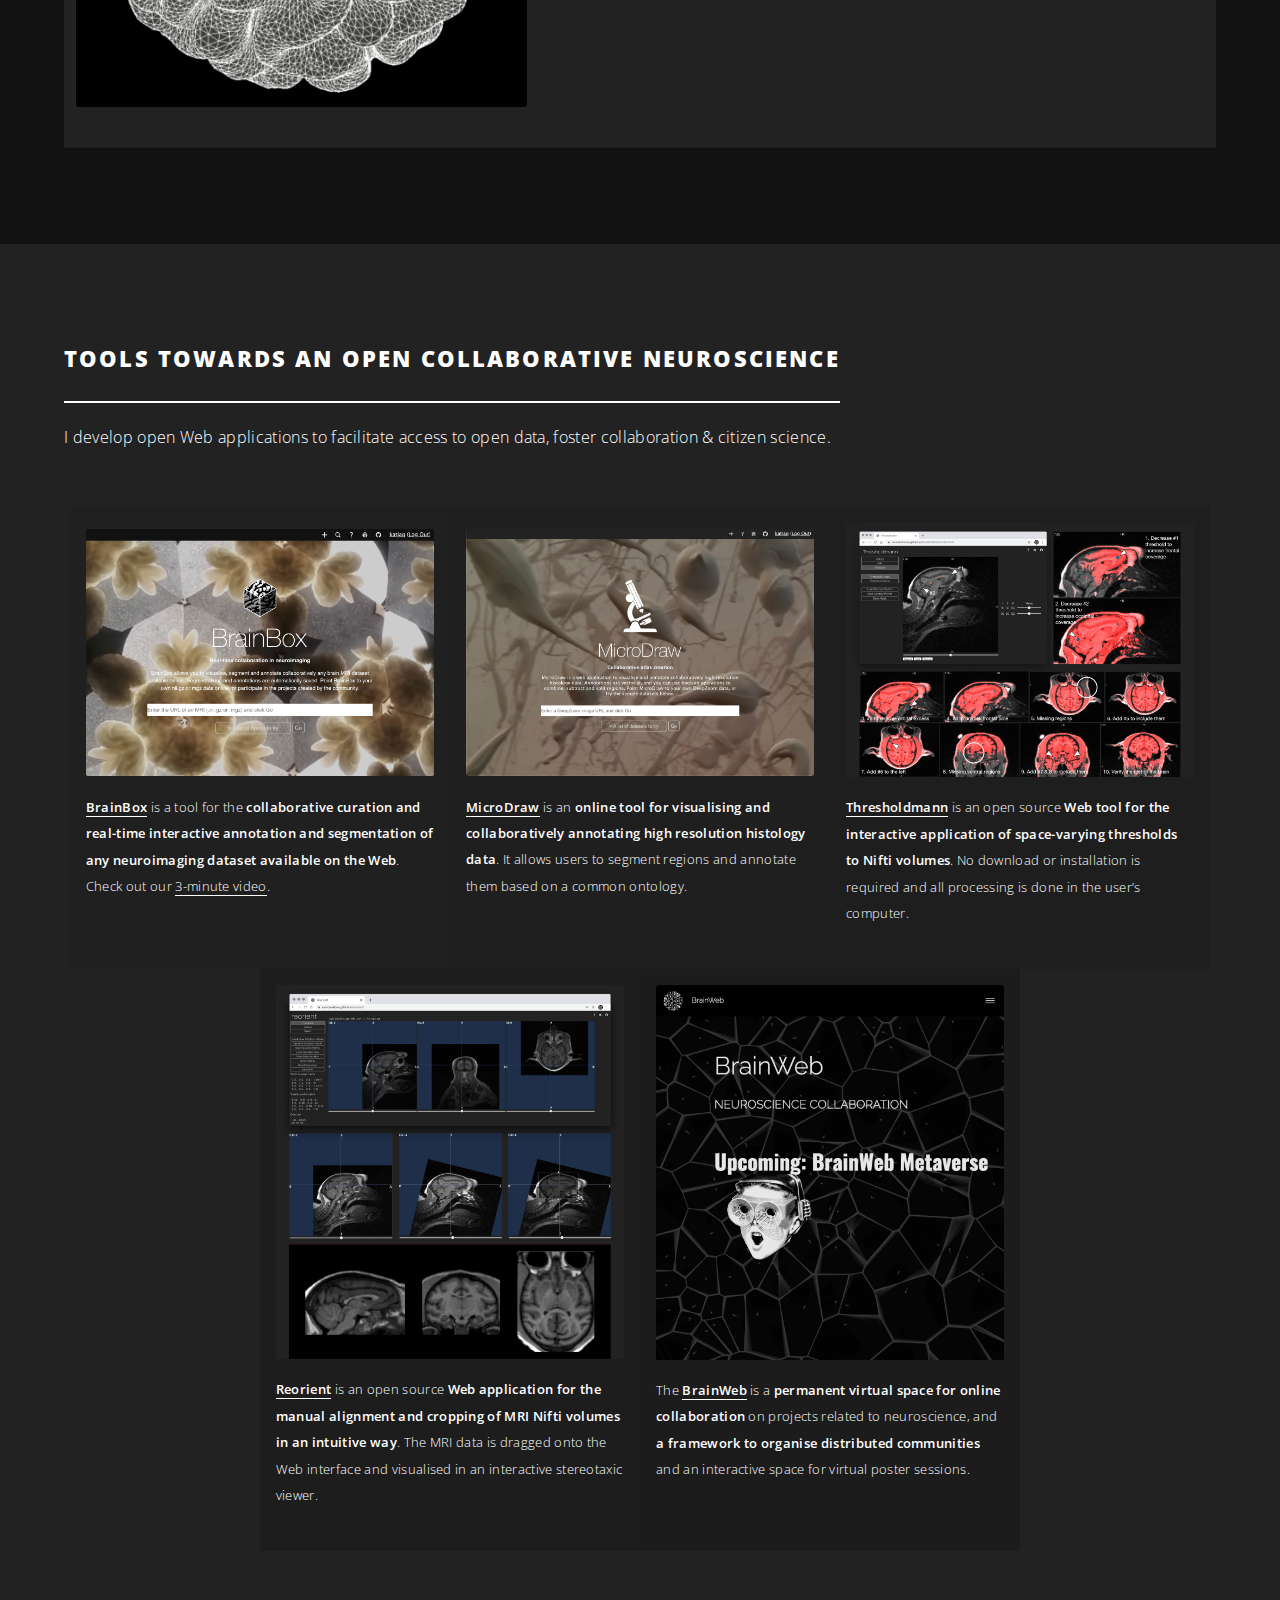
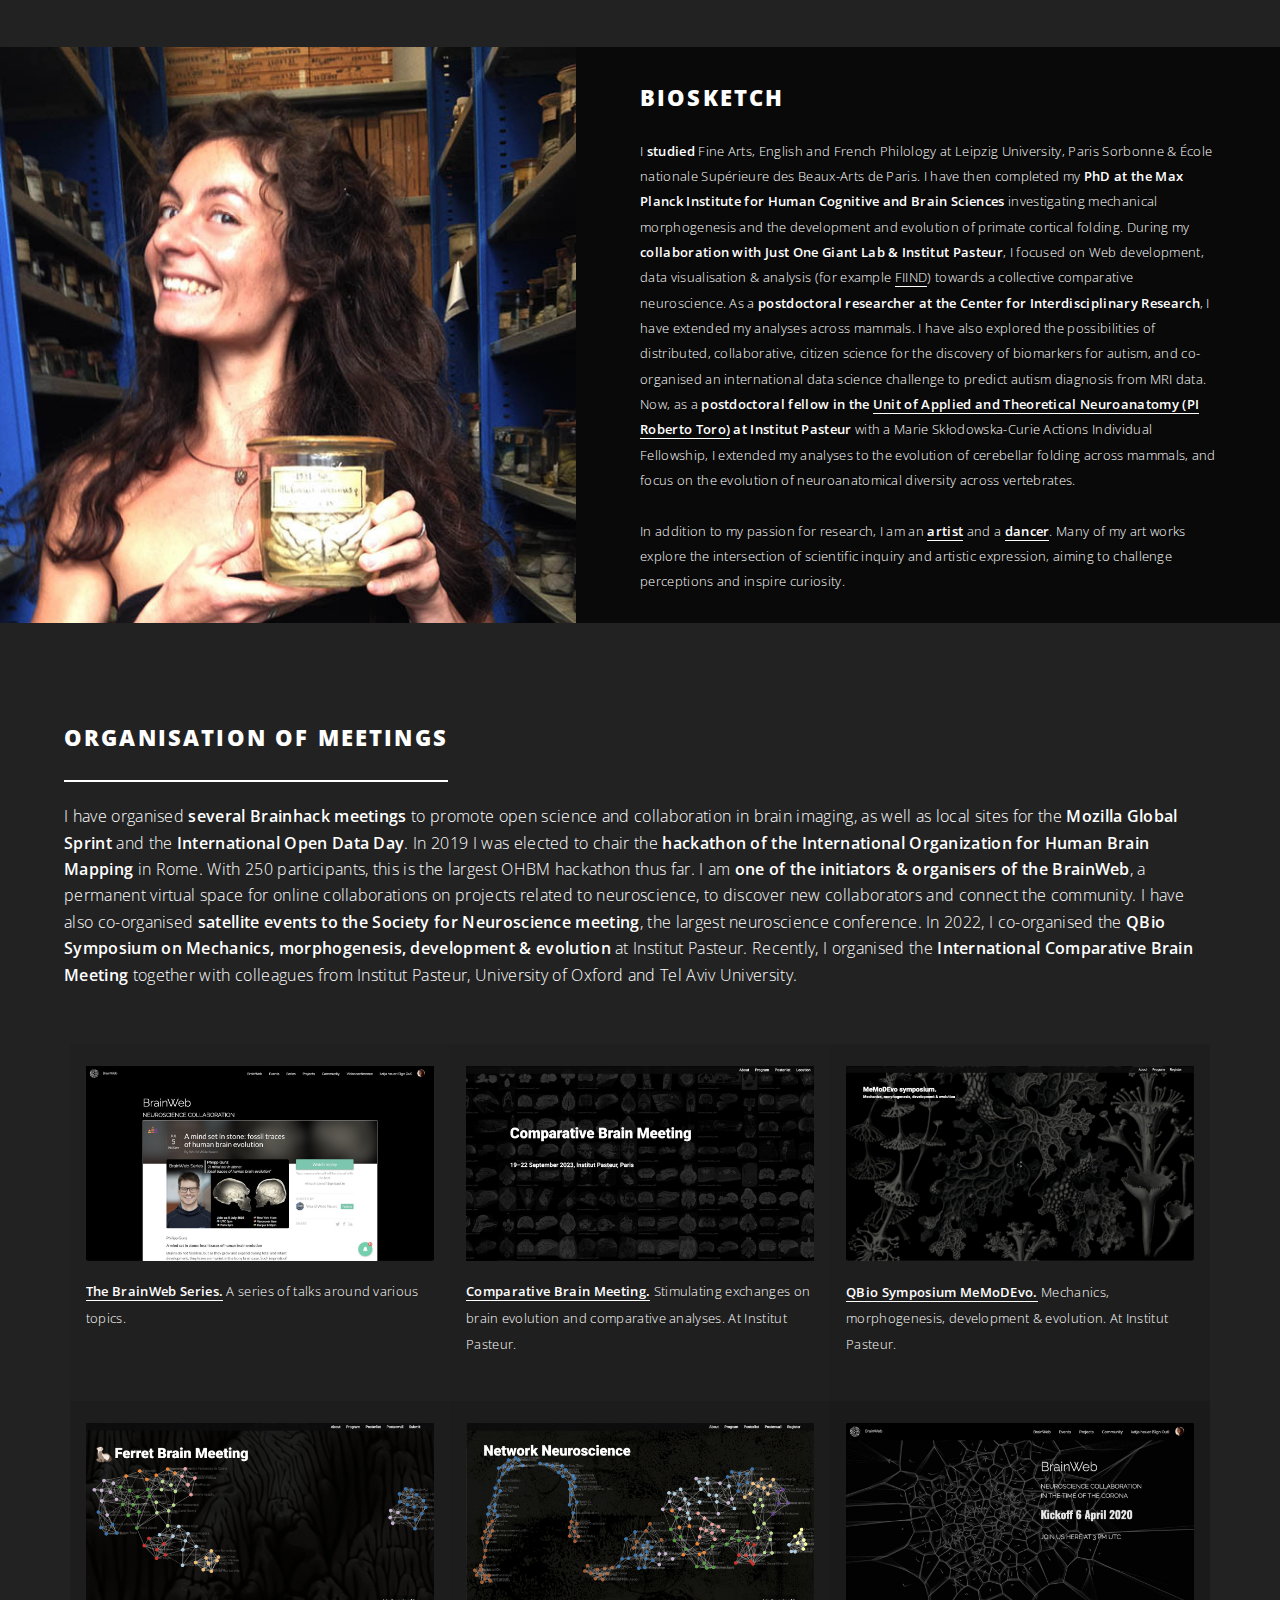
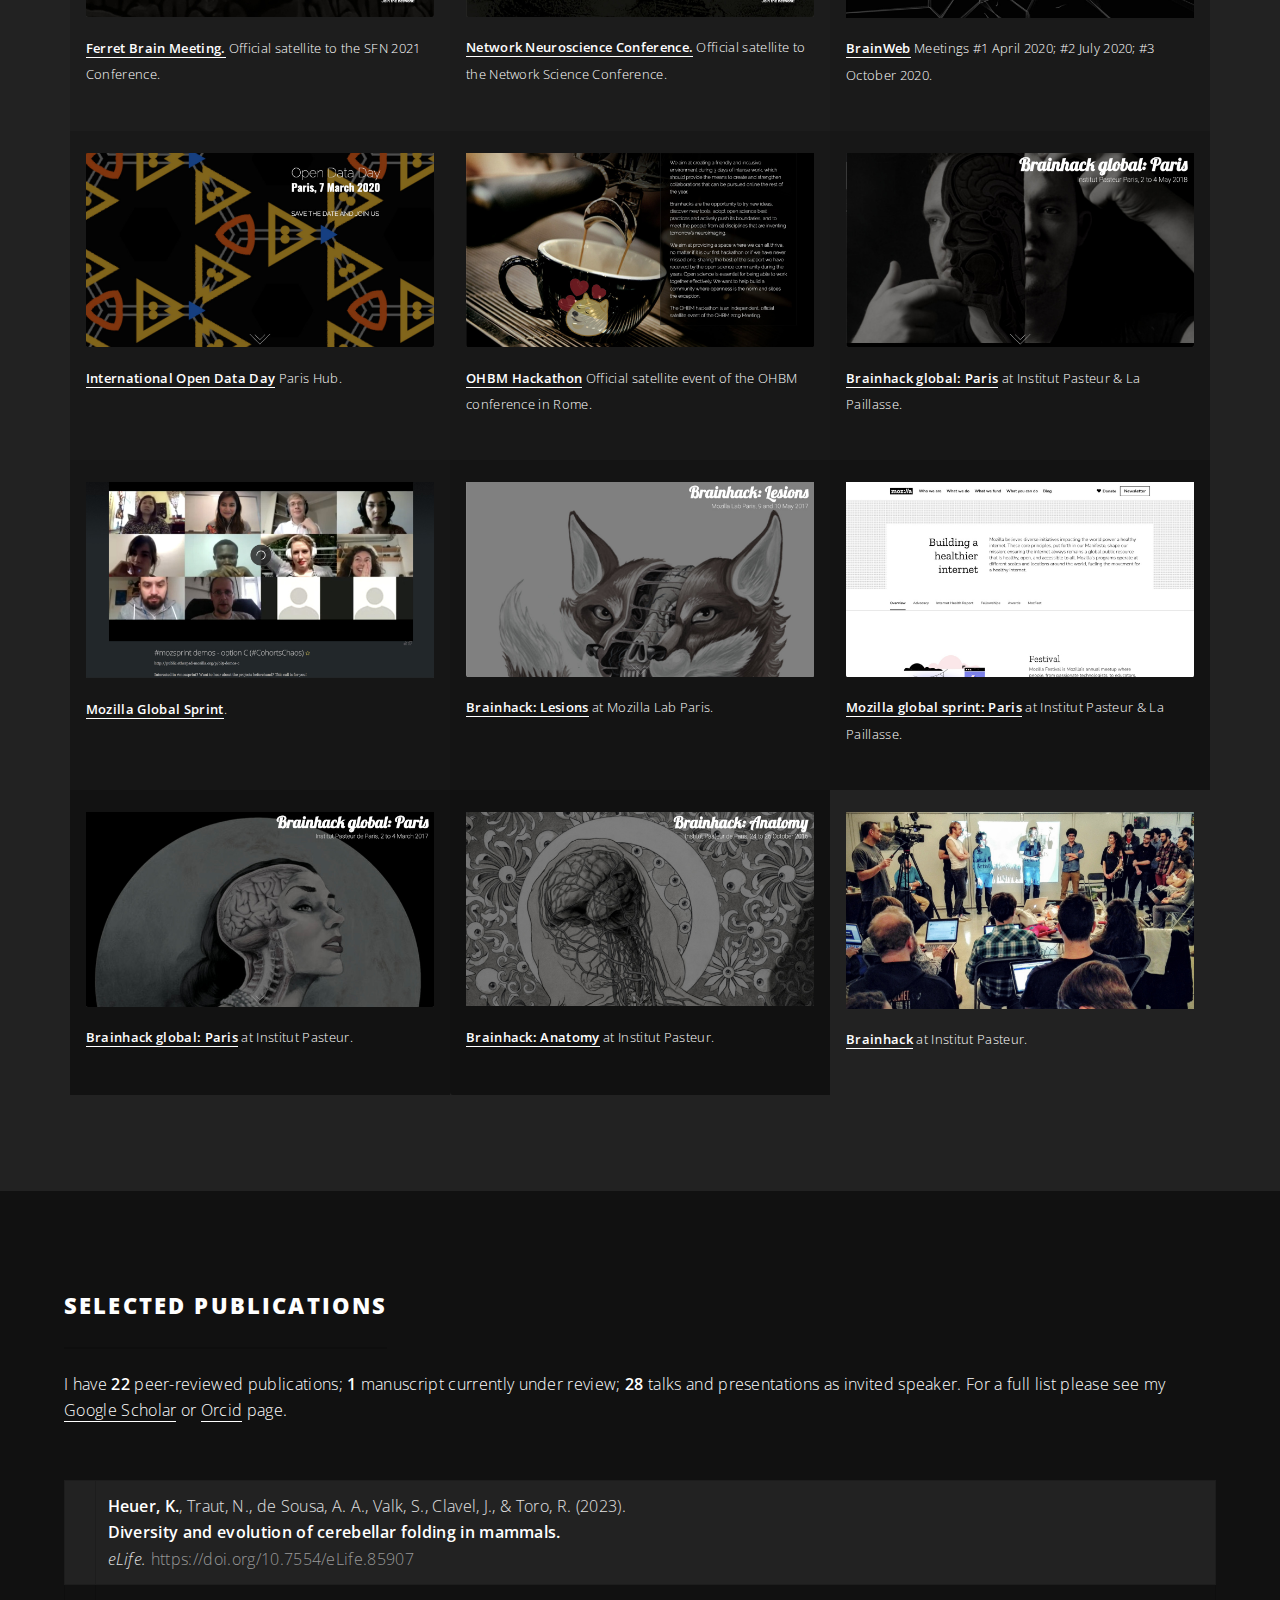
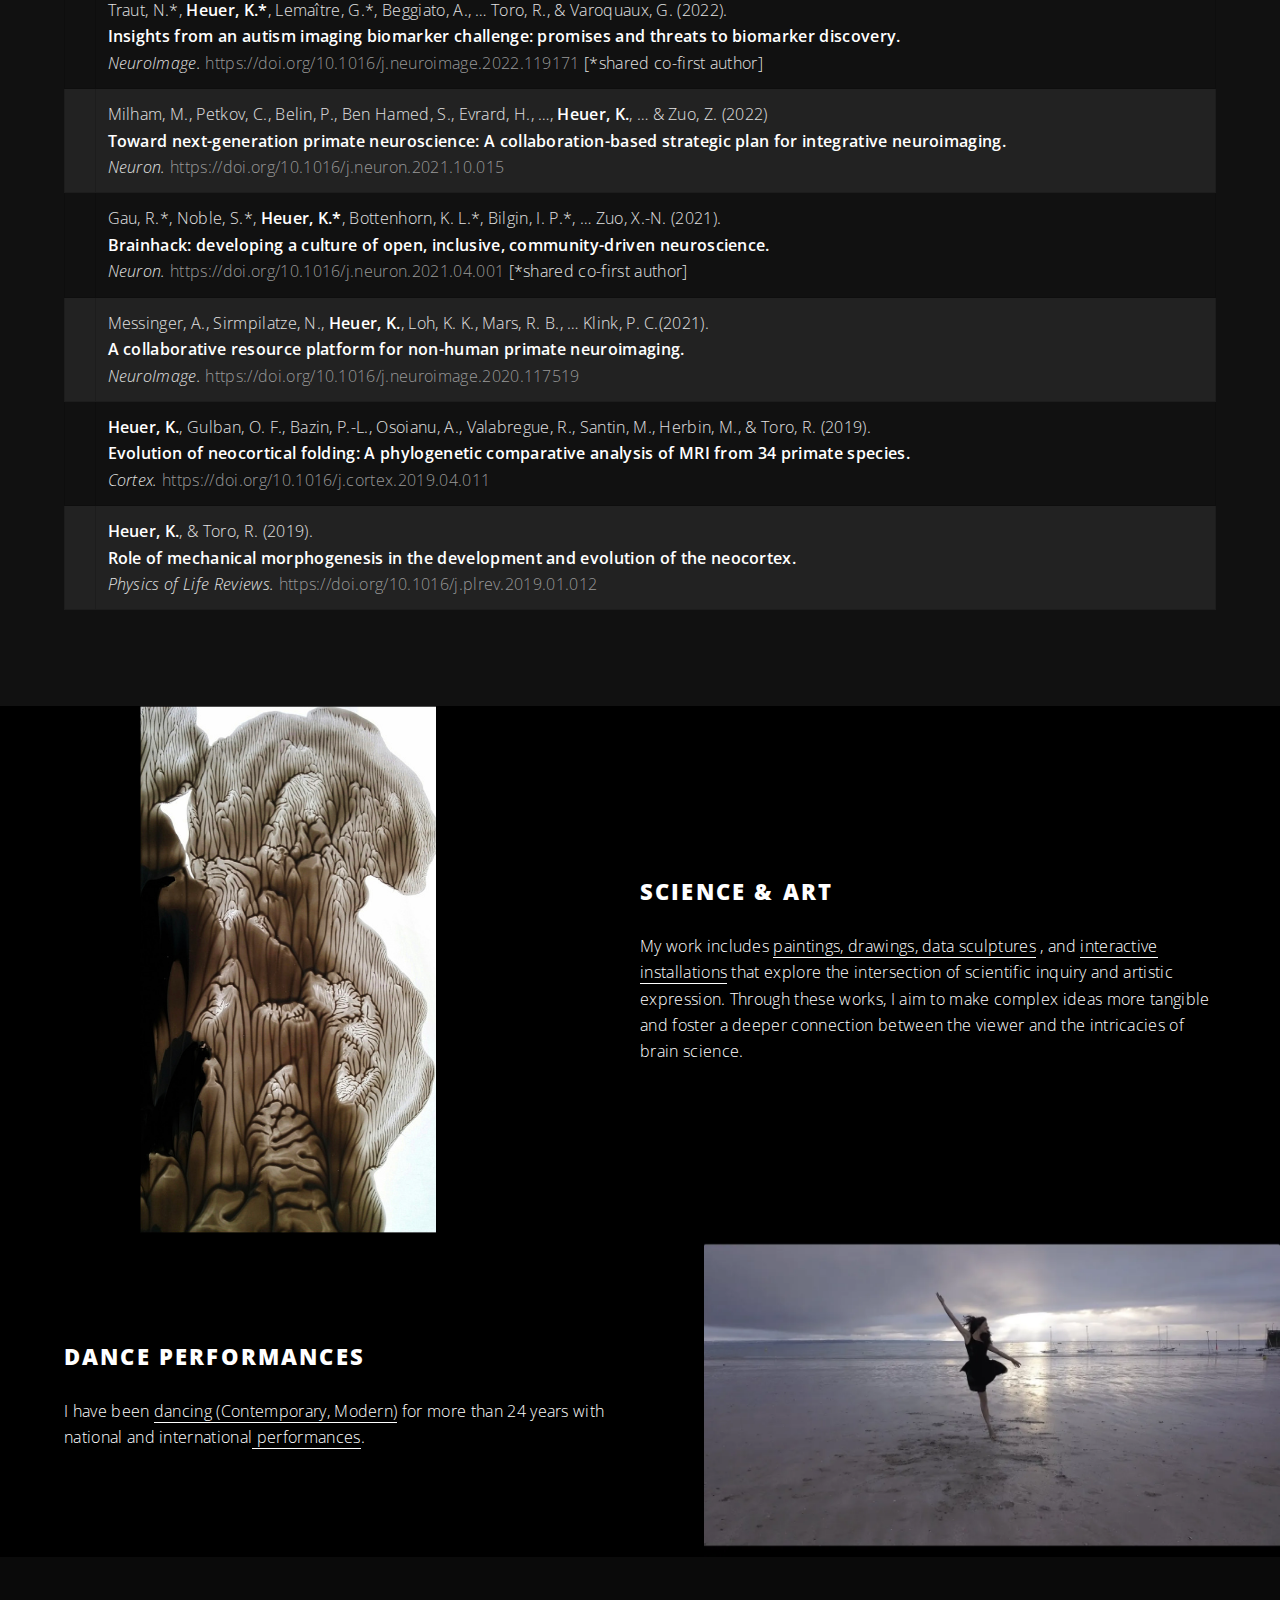
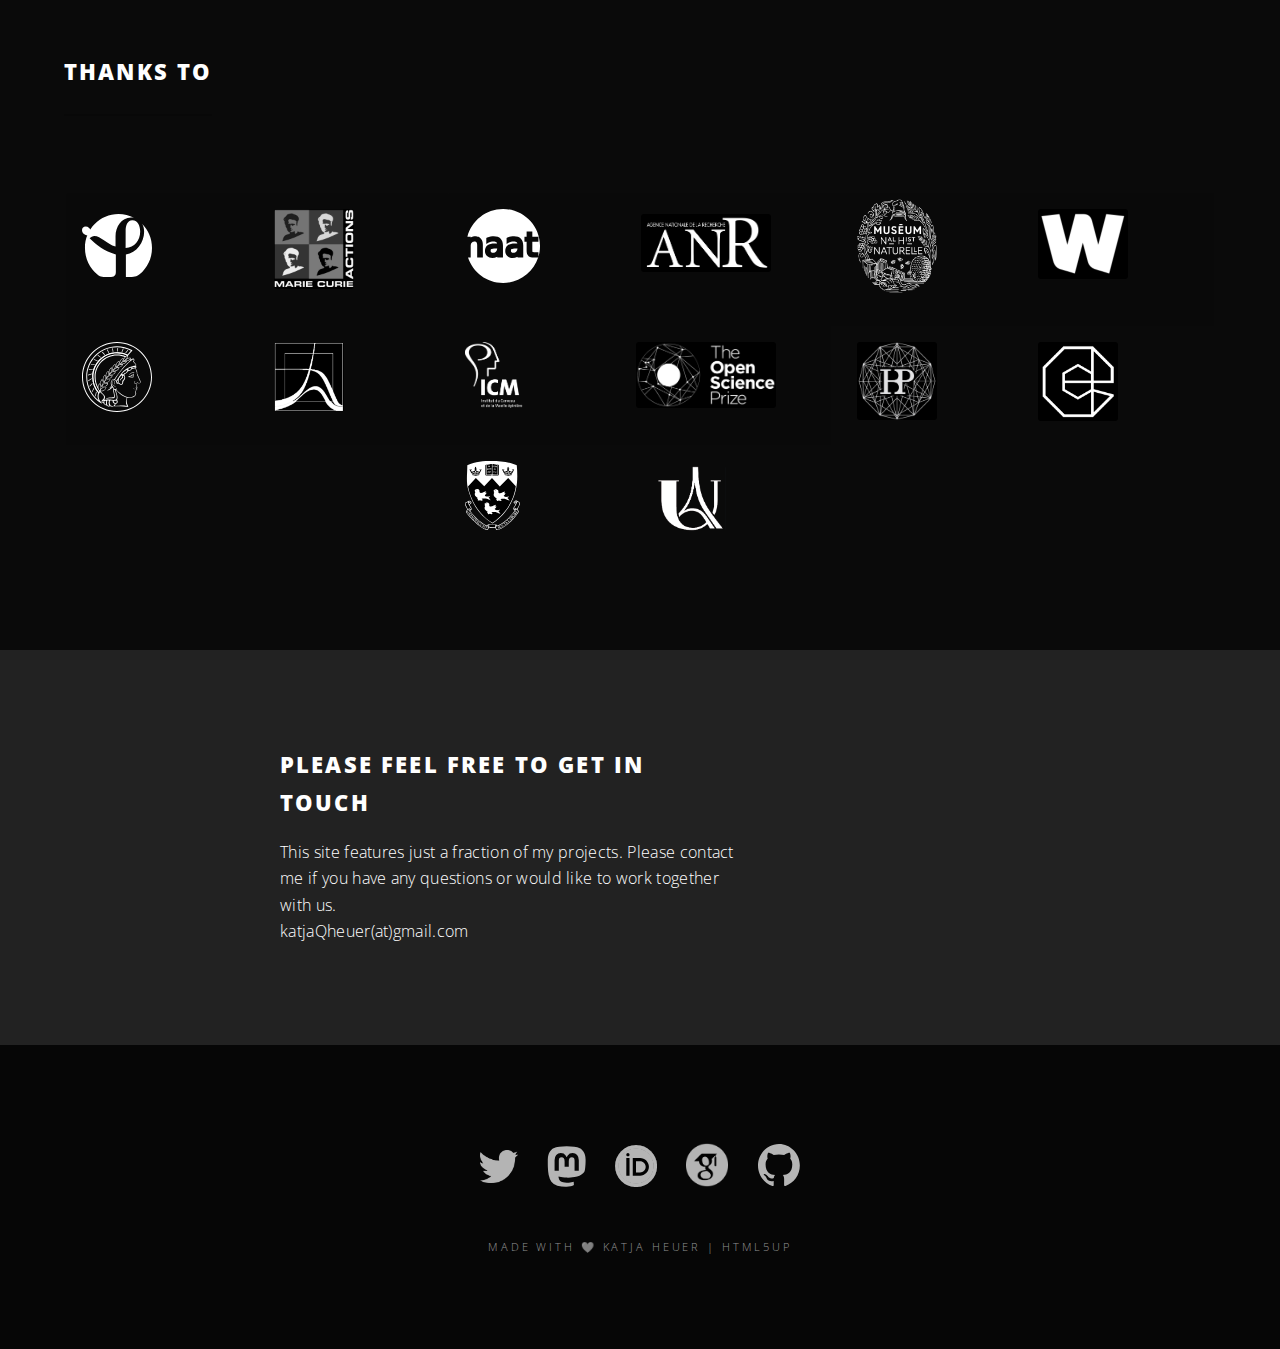
==== commit 04fc4577: "update talks" ====
--- a/index.html
+++ b/index.html
@@ -327,7 +327,7 @@
 						<div class="inner">
 							<header class="major">
 								<h2>Selected publications</h2>
-								<p>I have <b>22</b> peer-reviewed publications; <b>1</b> manuscript currently under review; <b>26</b> talks and presentations as invited speaker. For a full list please see my <a href="https://scholar.google.com/citations?user=x_XObvoAAAAJ&hl=en" target="_blank">Google Scholar</a> or <a href="https://orcid.org/0000-0002-7237-0196" target="_blank">Orcid</a> page</a>.</p>
+								<p>I have <b>22</b> peer-reviewed publications; <b>1</b> manuscript currently under review; <b>28</b> talks and presentations as invited speaker. For a full list please see my <a href="https://scholar.google.com/citations?user=x_XObvoAAAAJ&hl=en" target="_blank">Google Scholar</a> or <a href="https://orcid.org/0000-0002-7237-0196" target="_blank">Orcid</a> page</a>.</p>
 							</header>
 							<section id="publicationstable" class="main">
 
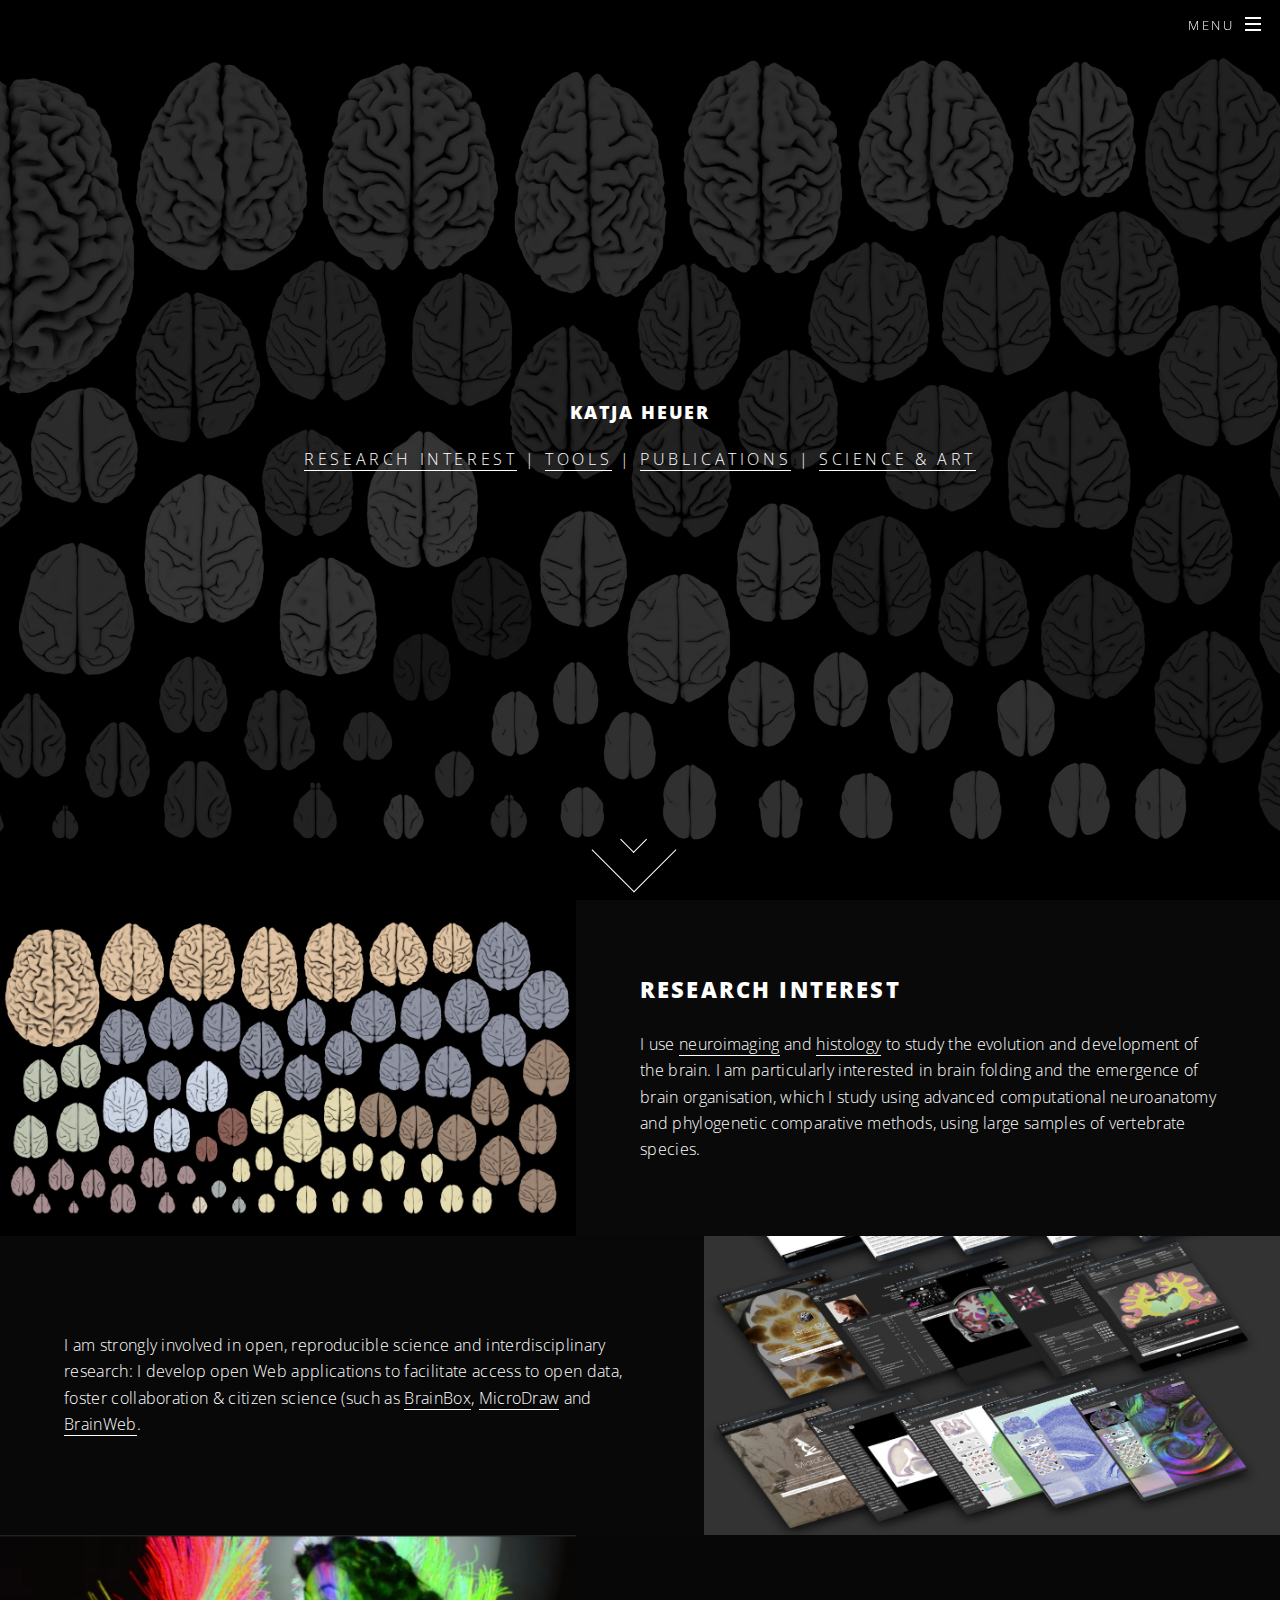
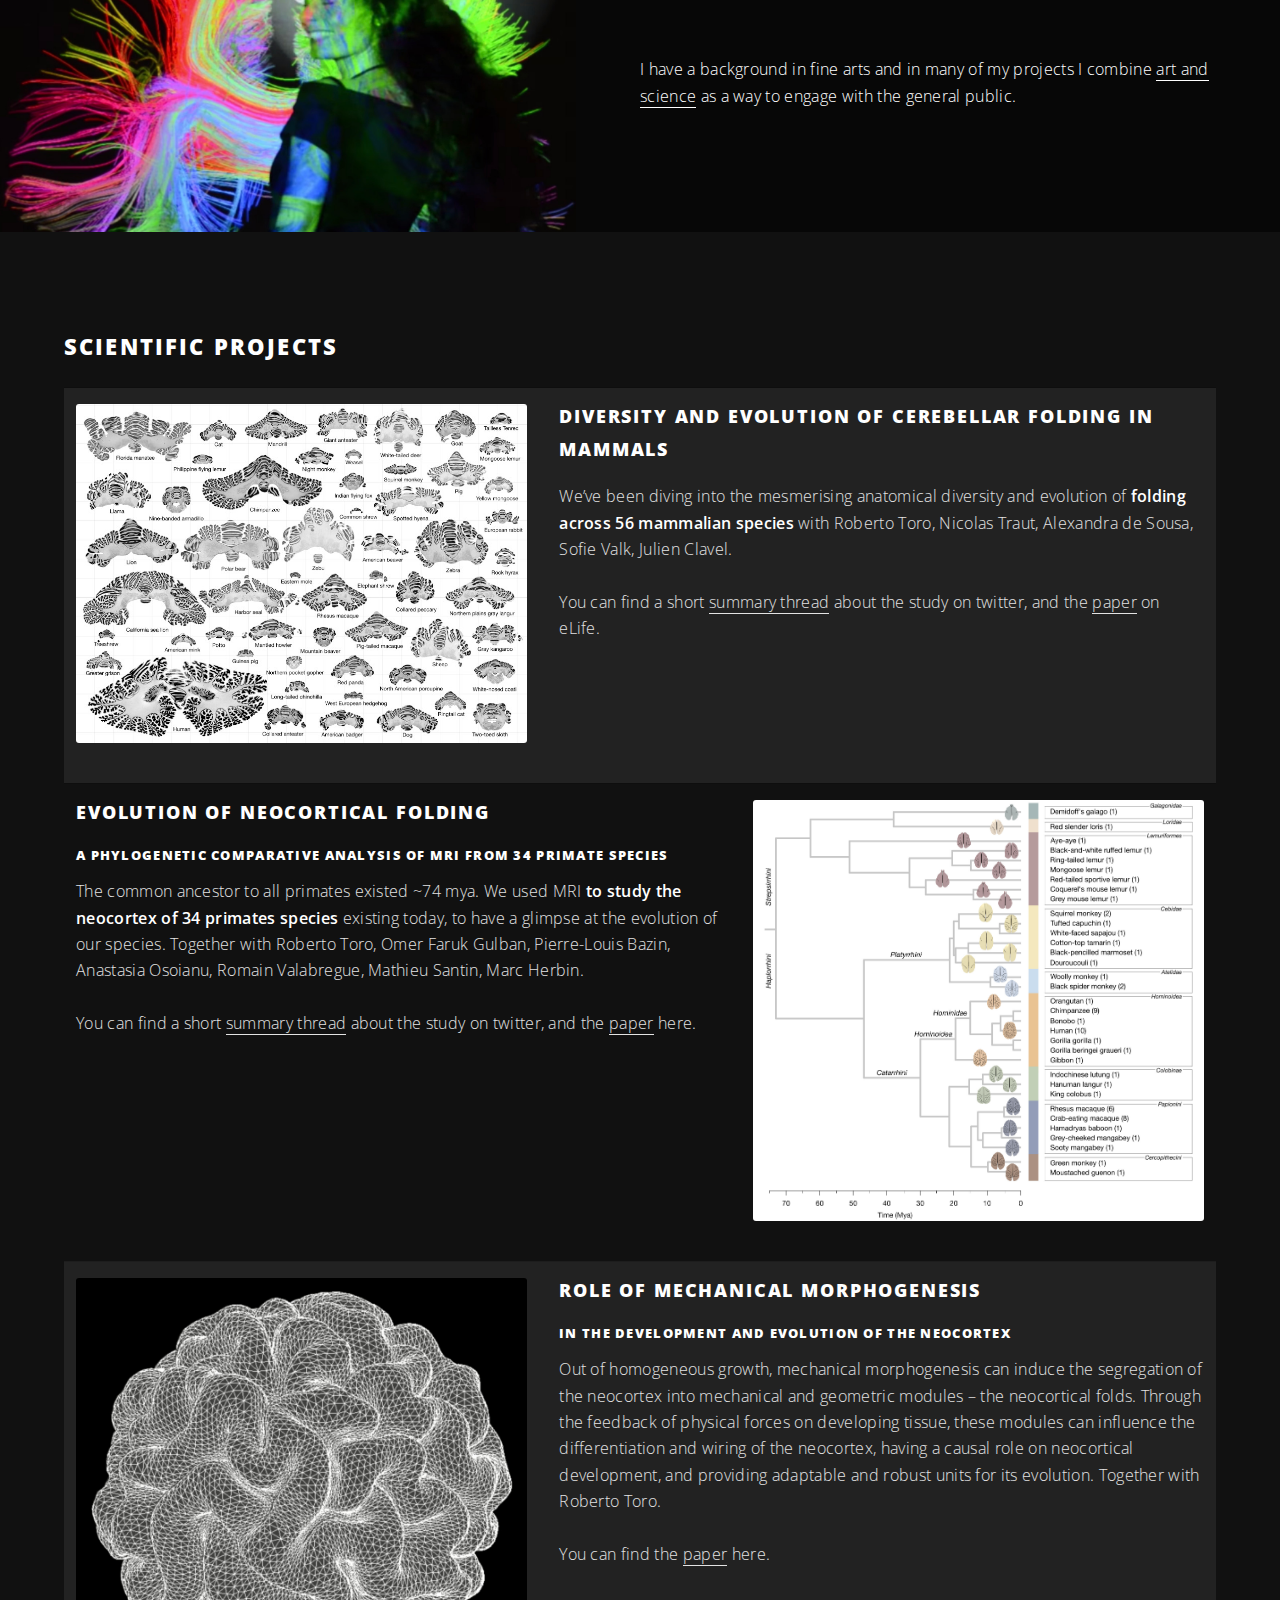
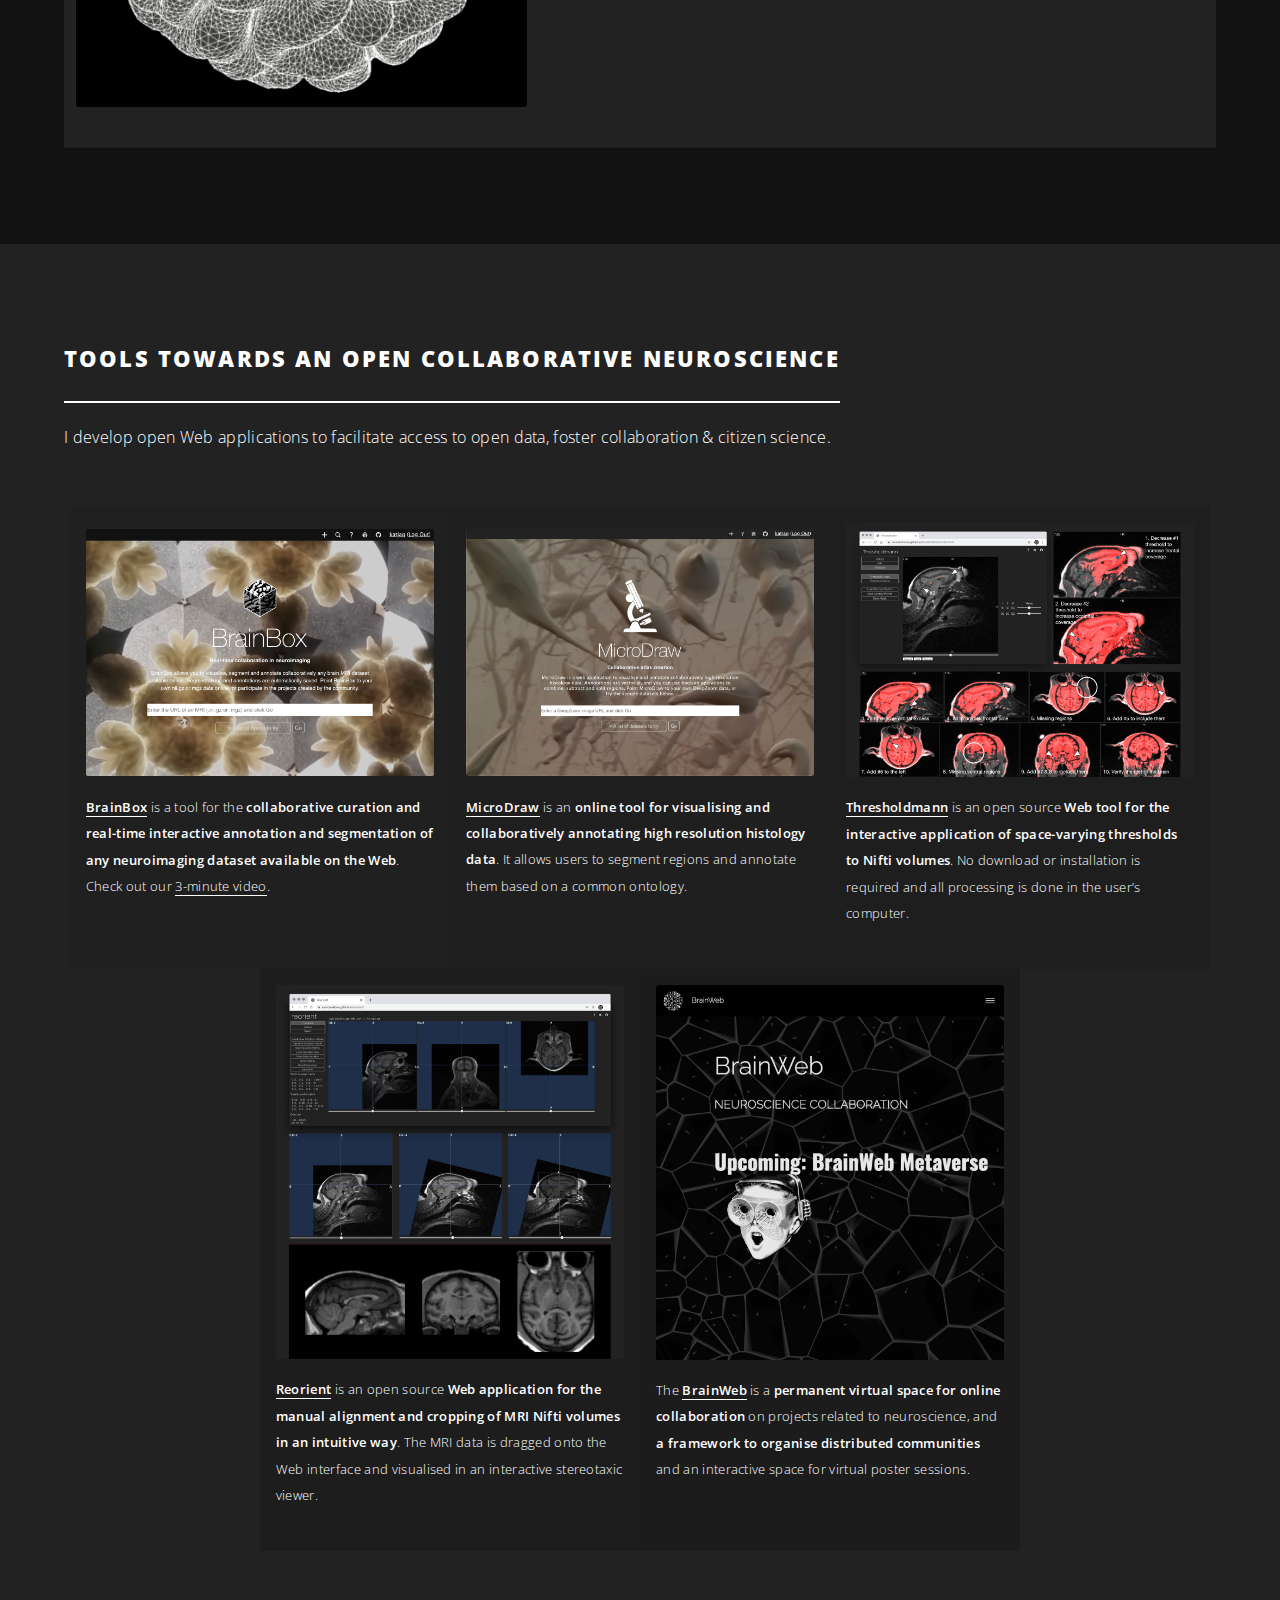
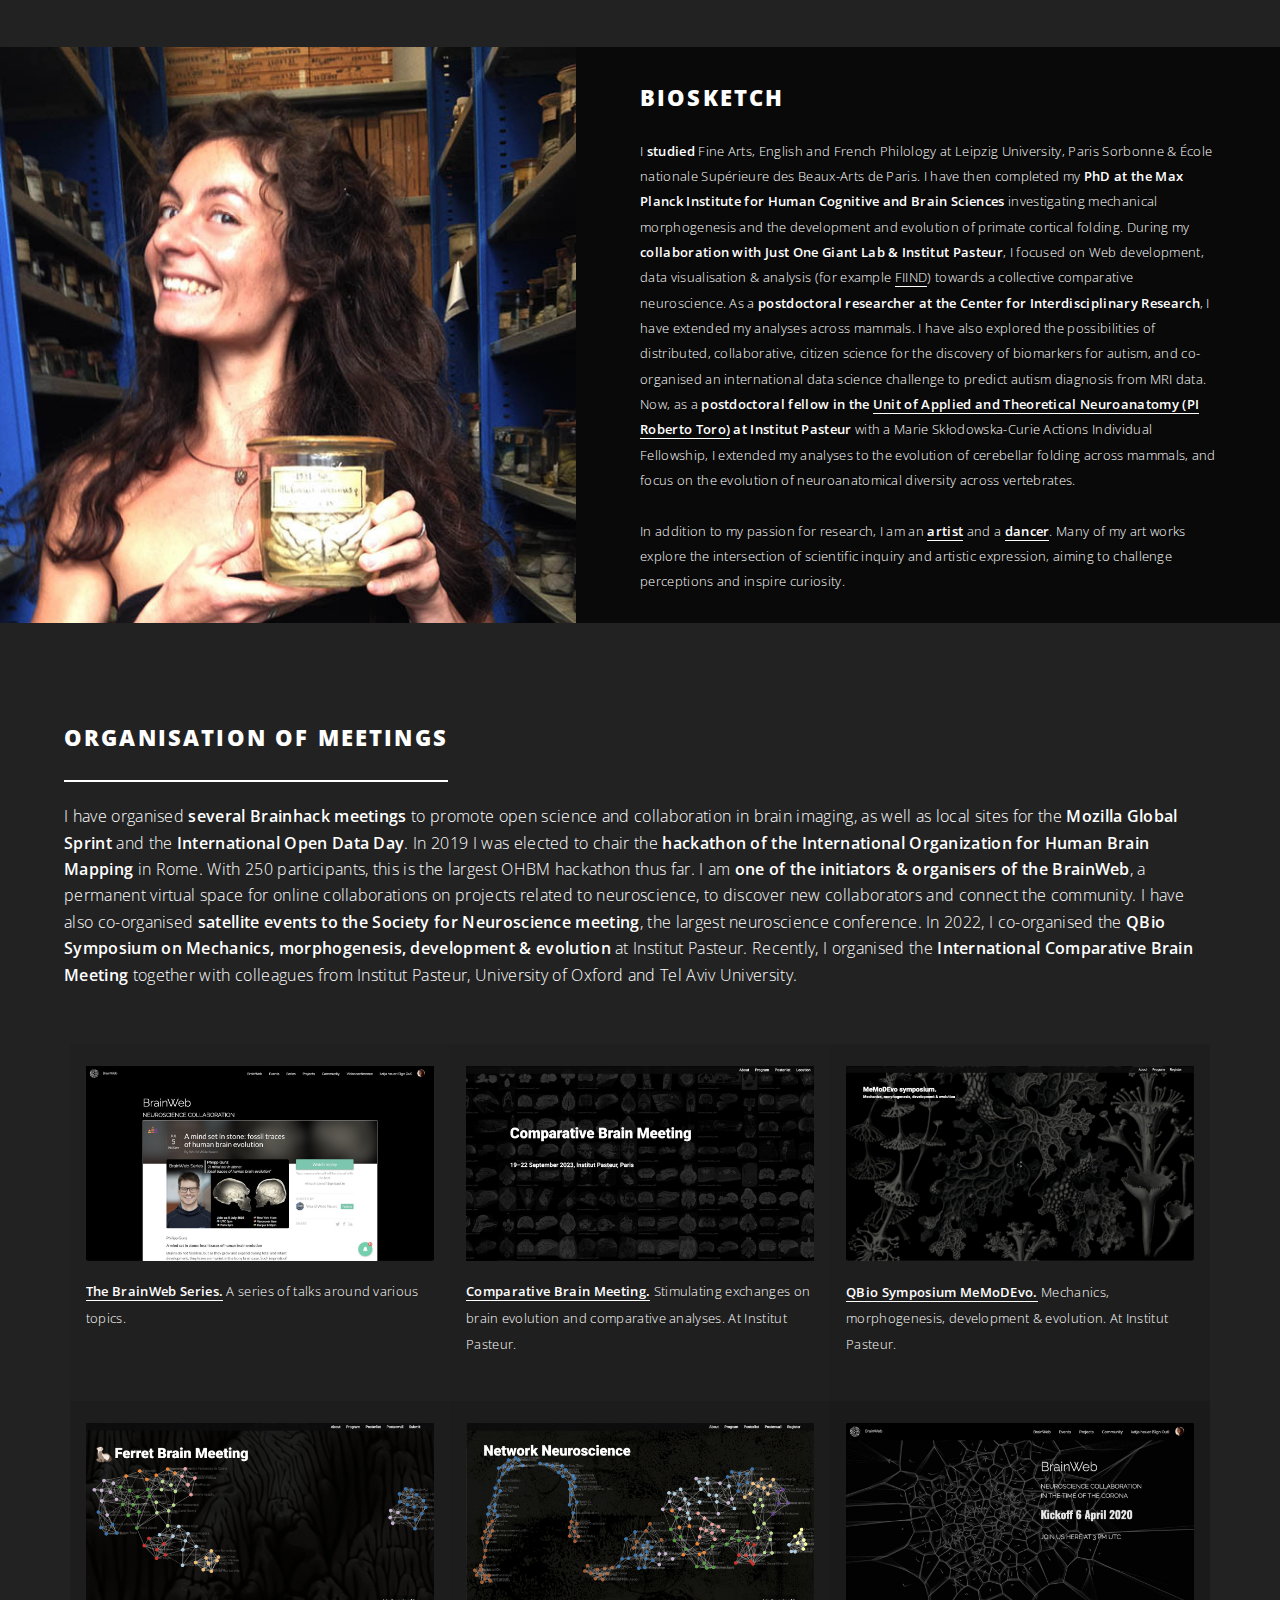
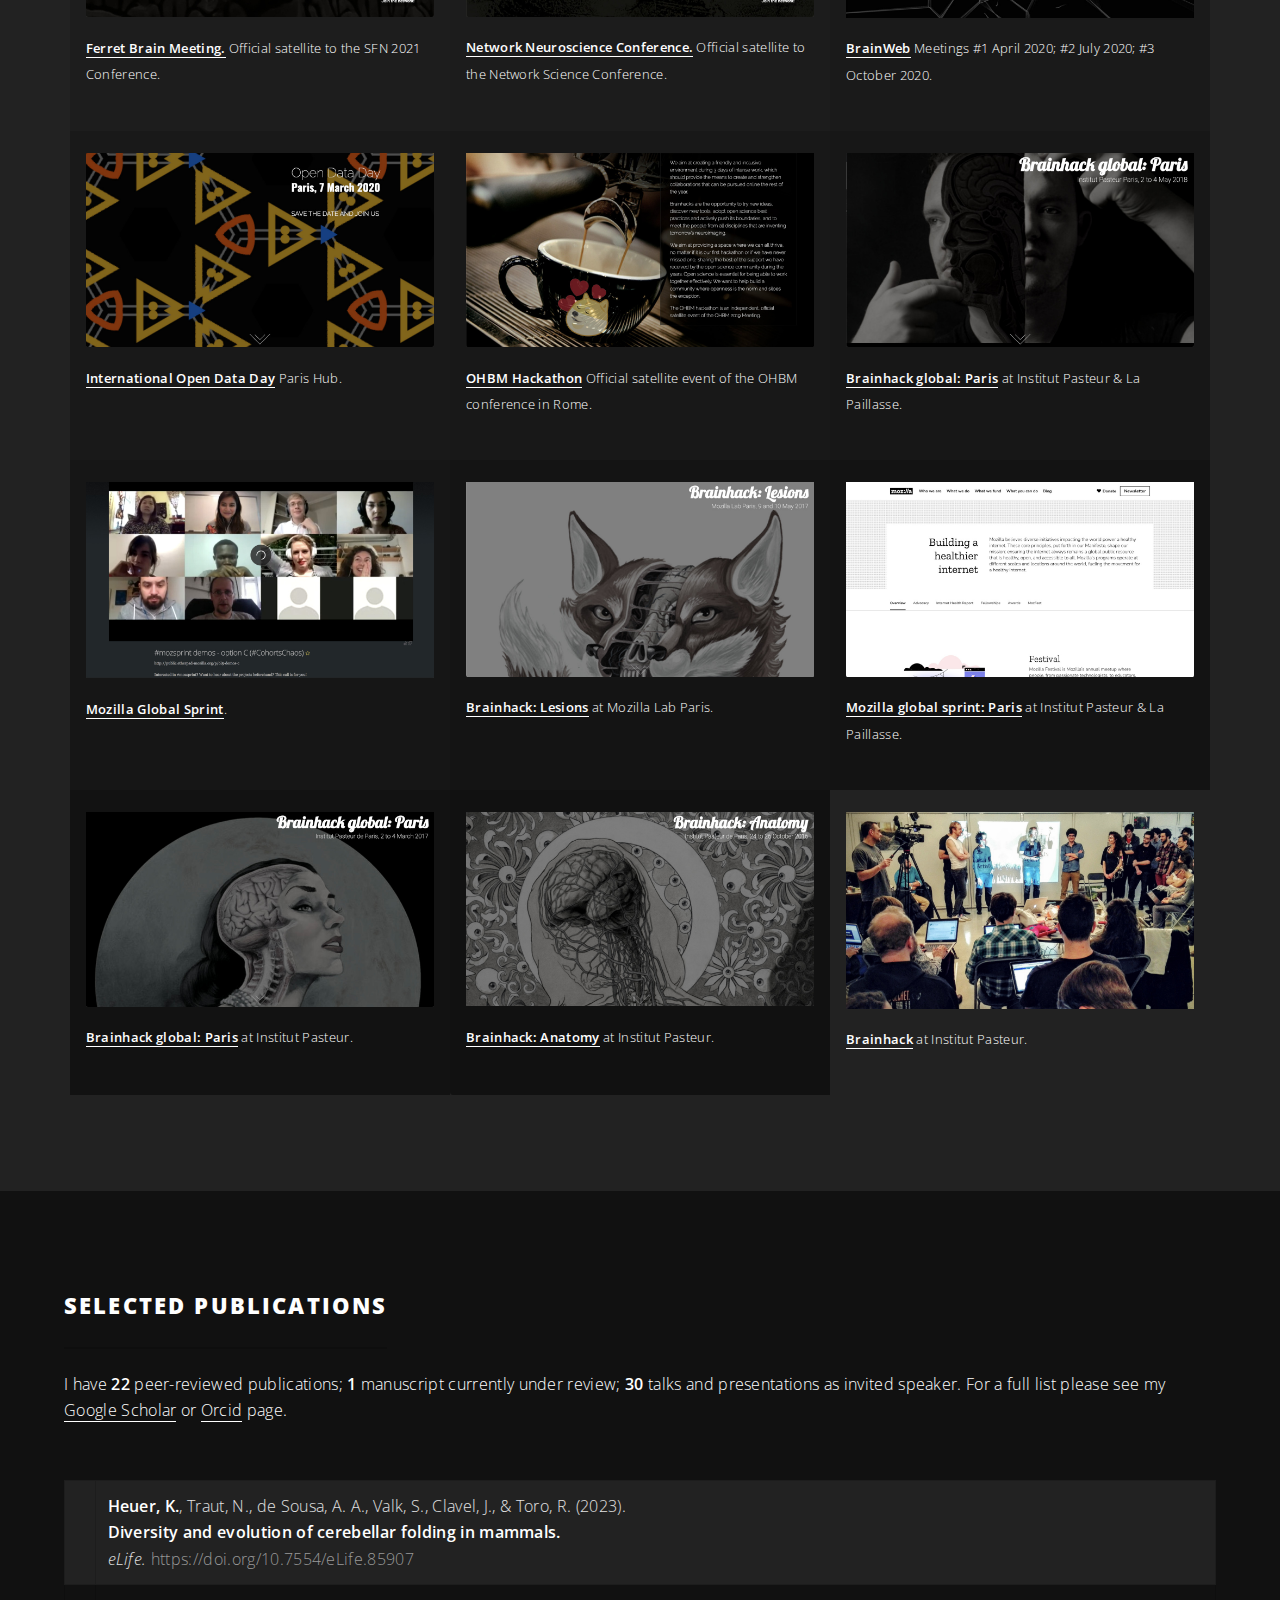
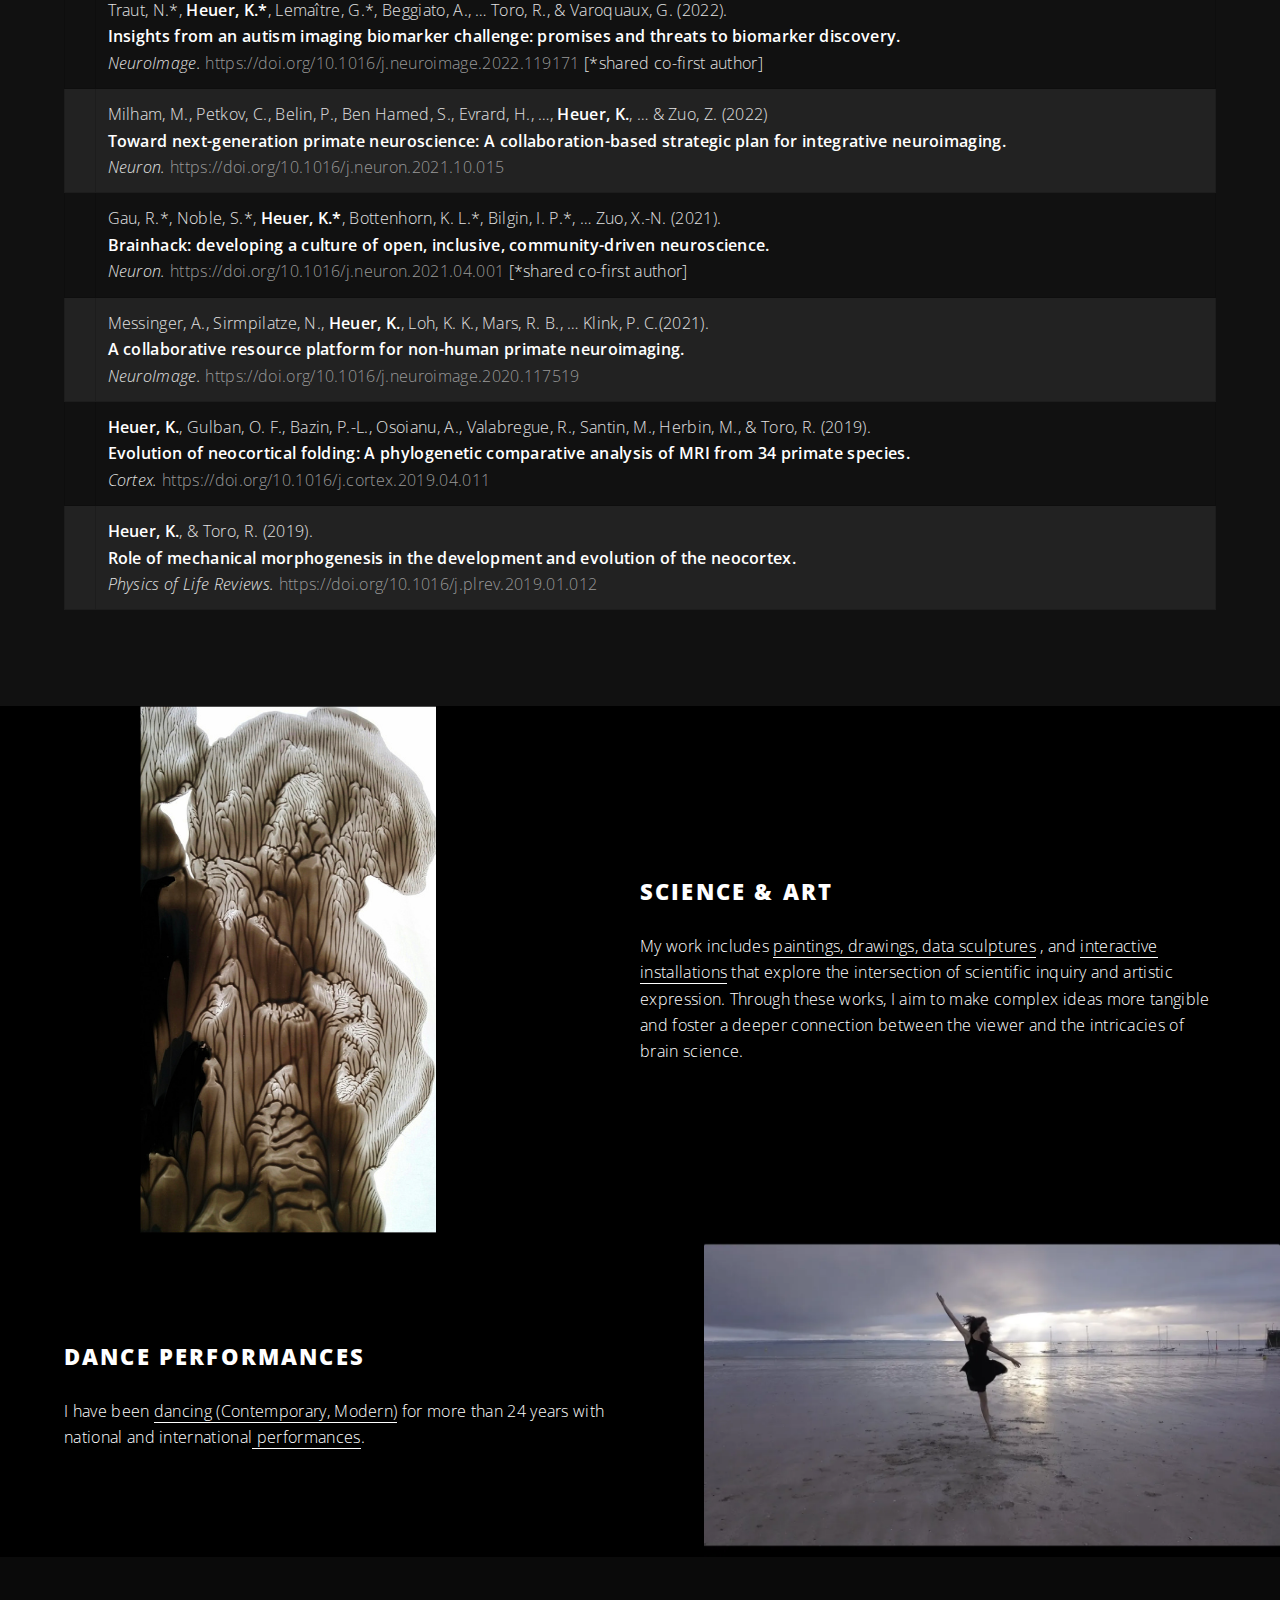
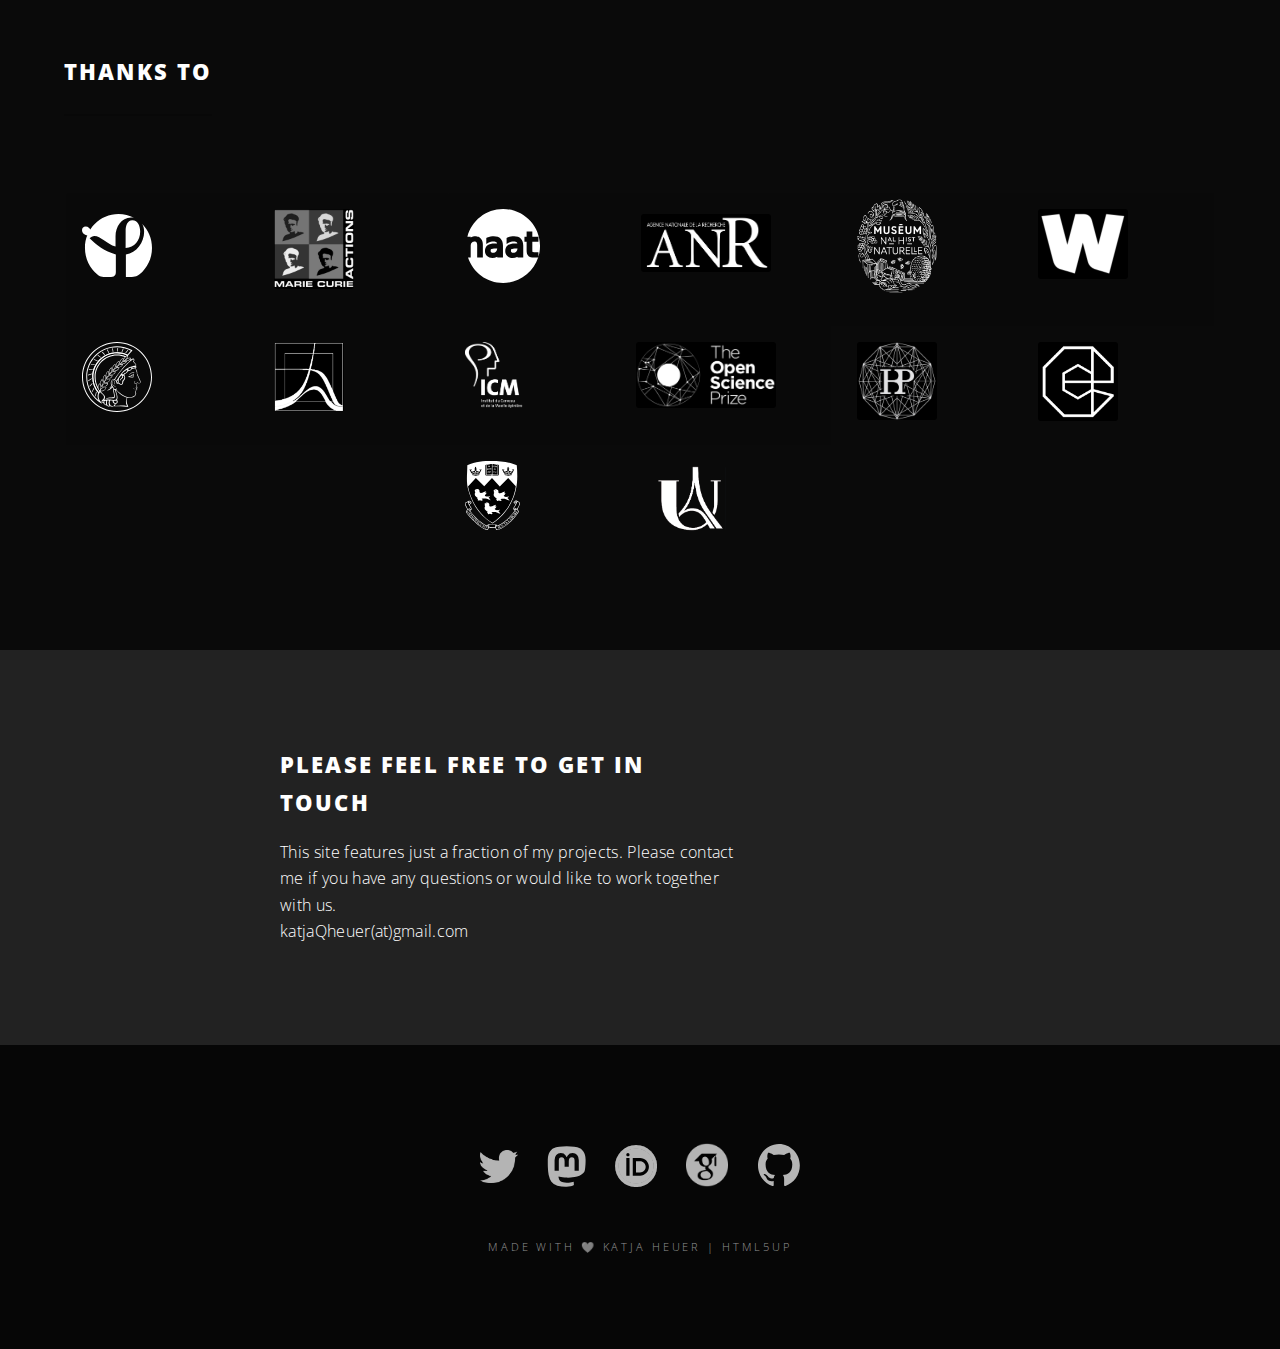
==== commit 7d830a0b: "update" ====
--- a/index.html
+++ b/index.html
@@ -327,7 +327,7 @@
 						<div class="inner">
 							<header class="major">
 								<h2>Selected publications</h2>
-								<p>I have <b>22</b> peer-reviewed publications; <b>1</b> manuscript currently under review; <b>28</b> talks and presentations as invited speaker. For a full list please see my <a href="https://scholar.google.com/citations?user=x_XObvoAAAAJ&hl=en" target="_blank">Google Scholar</a> or <a href="https://orcid.org/0000-0002-7237-0196" target="_blank">Orcid</a> page</a>.</p>
+								<p>I have <b>22</b> peer-reviewed publications; <b>1</b> manuscript currently under review; <b>30</b> talks and presentations as invited speaker. For a full list please see my <a href="https://scholar.google.com/citations?user=x_XObvoAAAAJ&hl=en" target="_blank">Google Scholar</a> or <a href="https://orcid.org/0000-0002-7237-0196" target="_blank">Orcid</a> page</a>.</p>
 							</header>
 							<section id="publicationstable" class="main">
 
